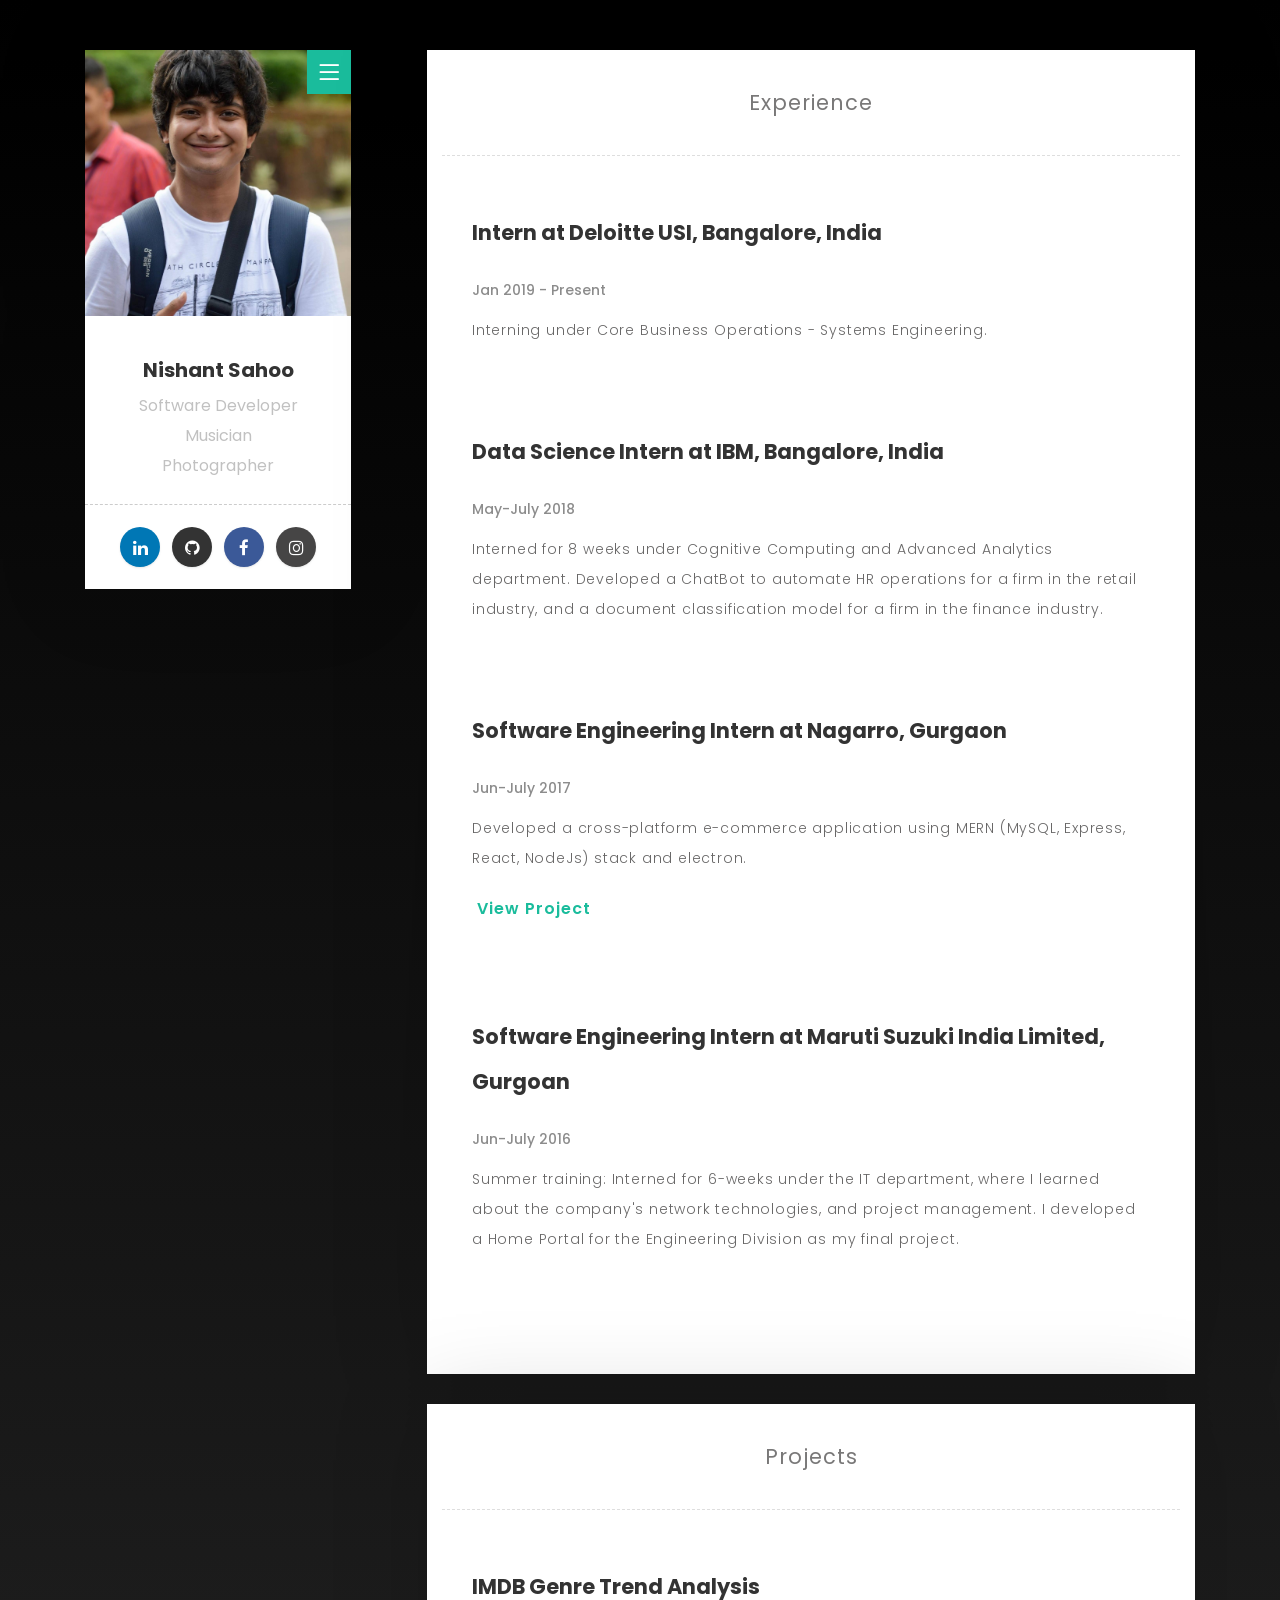
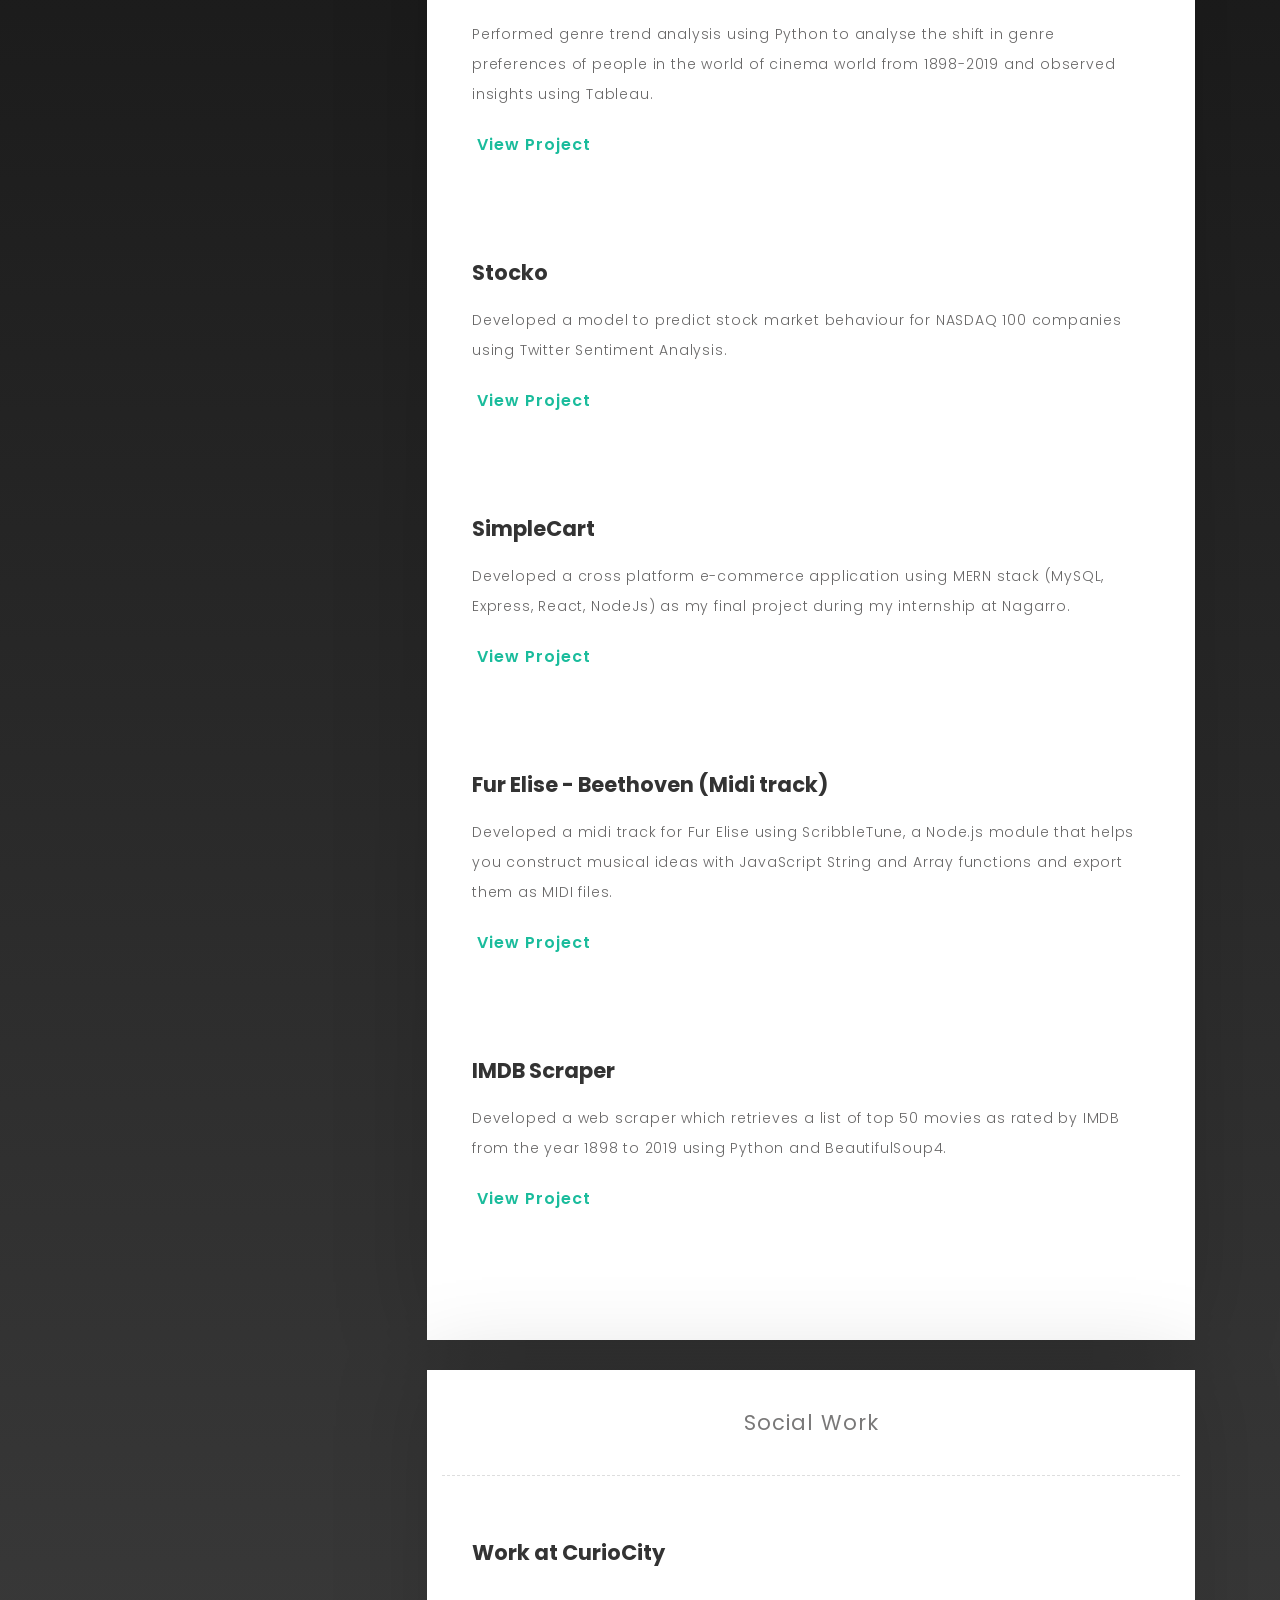
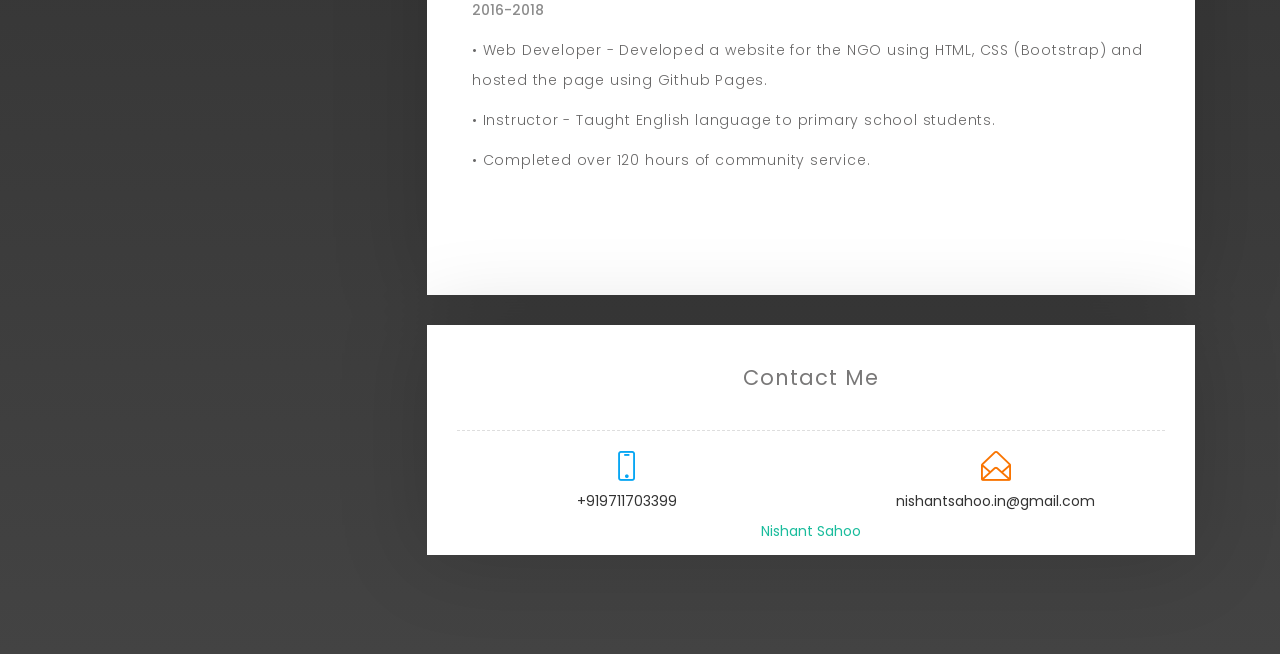
==== index.html @ c8d04a53 "Update" ====
<!DOCTYPE html>
<html lang="en">
  <head>
    <!-- Meta Tag -->
    <title>Nishant Sahoo</title>
    <meta charset="UTF-8">
    <meta name="viewport" content="width=device-width, initial-scale=1.0">
    <meta http-equiv="X-UA-Compatible" content="IE=edge">

    <!-- SEO -->
    <meta name="description" content="My personal website! :3">
    <meta name="author" content="Nishant Sahoo">
    <meta name="url" content="https://www.nishantsahoo.com">
    <meta name="copyright" content="Nishant Sahoo">
    <meta name="robots" content="index,follow">

    <!-- All CSS Plugins -->
    <link rel="stylesheet" type="text/css" href="css/plugin.css">

    <!-- Main CSS Stylesheet -->
    <link rel="stylesheet" type="text/css" href="css/style.css">

    <link rel="icon" type="image/x-icon" href="http://example.com/favicon.ico" />

    <!-- Google Web Fonts  -->
    <link rel="stylesheet" href="https://fonts.googleapis.com/css?family=Poppins:400,300,500,600,700">
  </head>
 <body>

	  <!-- Preloader Start -->
    <div class="preloader">
	     <div class="rounder"></div>
    </div>
    <!-- Preloader End -->

    <div id="main">
        <div class="container">
            <div class="row">
              <!-- About Me (Left Sidebar) Start -->
                 <div class="col-md-3">
                   <div class="about-fixed">
                     <div class="my-pic">
                        <img src="images/pic/my-pic.png" alt="">
                        <a href="javascript:void(0)" class="collapsed" data-target="#menu" data-toggle="collapse"><i class="icon-menu menu"></i></a>
                         <div id="menu" class="collapse">
                           <ul class="menu-link">
                               <li><a href="#experience" style="color: #ffffff; font-size: 1em">Experience</a></li>
                               <li><a href="#projects" style="color: #ffffff; font-size: 1em">Projects</a></li>
                               <li><a href="#contact" style="color: #ffffff; font-size: 1em">Contact</a></li>
                            </ul>
                         </div>
                    </div>

                    <div class="my-detail">
                        <div class="white-spacing">
                            <h1>Nishant Sahoo</h1>
                            <span>Software Developer</br></span>
                            <span>Musician</br></span>
                            <span>Photographer</span>
                        </div>
                        <ul class="social-icon">
                          <li><a href="https://www.linkedin.com/in/nishantsahoo" target="_blank" class="linkedin"><i class="fa fa-linkedin"></i></a></li>
                          <li><a href="https://github.com/nishantsahoo" target="_blank" class="github"><i class="fa fa-github"></i></a></li>
                          <li><a href="https://www.facebook.com/nishantsahoo.in" target="_blank" class="facebook"><i class="fa fa-facebook"></i></a></li>
                          <li><a href="https://www.instagram.com/nishantsahoo" target="_blank" class="instagram"><i class="fa fa-instagram"></i></a></li>
                        </ul>
                    </div>
                  </div>
                </div>
                <!-- About Me (Left Sidebar) End -->

                 <!-- Blog Post (Right Sidebar) Start -->
                 <div class="col-md-9">

                   <!-- Experience Section Starts -->
                   <div class="col-md-12 page-body" id="experience">
                     <div class="col-md-12 footer">
                       <footer>
                         <p style="font-size: 1.5em">Experience</p>
                       </footer>
                     </div>
                     <div class="row">
                            <div class="col-md-12 content-page">

                            	<!-- Blog Post Start -->
                               <div class="col-md-12 blog-post">
                                   <div class="post-title">
                                     <h1>Intern at Deloitte USI, Bangalore, India</h1>
                                   </div>
                                   <div class="post-info">
                                     <span>Jan 2019 - Present</span>
                                   </div>
                                   <p>Interning under Core Business Operations - Systems Engineering.</p>
                               </div>
                               <!-- Blog Post End -->

                            	<!-- Blog Post Start -->
                               <div class="col-md-12 blog-post">
                                   <div class="post-title">
                                     <h1>Data Science Intern at IBM, Bangalore, India</h1>
                                   </div>
                                   <div class="post-info">
                                     <span>May-July 2018</span>
                                   </div>
                                   <p>Interned for 8 weeks under Cognitive Computing and Advanced Analytics department. Developed a ChatBot to automate HR operations for a firm in the retail industry, and a document classification model for a firm in the finance industry.</p>
                               </div>
                               <!-- Blog Post End -->

                               <!-- Blog Post Start -->
                               <div class="col-md-12 blog-post">
                                   <div class="post-title">
                                     <a href=""><h1>Software Engineering Intern at Nagarro, Gurgaon</h1></a>
                                   </div>
                                   <div class="post-info">
                                     <span>Jun-July 2017</span>
                                   </div>
                                   <p>Developed a cross-platform e-commerce application using MERN (MySQL, Express, React, NodeJs) stack and electron.</p>
                                   <a href="https://github.com/nishantsahoo/ShoppingCart-React-NodeJs-Electron" class="button button-style button-anim fa fa-long-arrow-right"><span>View Project</span></a>
                               </div>
                               <!-- Blog Post End -->

                               <!-- Blog Post Start -->
                               <div class="col-md-12 blog-post">
                                   <div class="post-title">
                                     <h1>Software Engineering Intern at Maruti Suzuki India Limited, Gurgoan</h1>
                                   </div>
                                   <div class="post-info">
                                     <span>Jun-July 2016</span>
                                   </div>
                                   <p>Summer training: Interned for 6-weeks under the IT department, where I learned about the company's network technologies, and project management. I developed a Home Portal for the Engineering Division as my final project.</p>
                               </div>
                               <!-- Blog Post End -->

                               
                               
                            </div>
                          </div>
                        </div>
                        <!-- End of Experience -->


                    <!-- Project Section Starts -->
                    <div class="col-md-12 page-body" style="margin-top: 30px" id="projects">
                      <div class="col-md-12 footer">
                        <footer>
                          <p style="font-size: 1.5em">Projects</p>
                        </footer>
                      </div>
                      <div class="row">
                             <div class="col-md-12 content-page">

                             	<!-- Blog Post Start -->
                                <div class="col-md-12 blog-post">
                                    <div class="post-title">
                                      <h1>IMDB Genre Trend Analysis</h1>
                                    </div>
                                    <p>Performed genre trend analysis using Python to analyse the shift in genre preferences of people in the world of cinema world from 1898-2019 and observed insights using Tableau.</p>
                                    <a class="button button-style button-anim fa fa-long-arrow-right" href="https://github.com/nishantsahoo/IMDB-Genre-Analysis"><span>View Project</span></a>
                                </div>
                                <!-- Blog Post End -->

                             	<!-- Blog Post Start -->
                                <div class="col-md-12 blog-post">
                                    <div class="post-title">
                                      <h1>Stocko</h1>
                                    </div>
                                    <p>Developed a model to predict stock market behaviour for NASDAQ 100 companies using Twitter Sentiment Analysis.</p>
                                    <a class="button button-style button-anim fa fa-long-arrow-right" href="https://github.com/nishantsahoo/Twitter-Stock-Analyzer"><span>View Project</span></a>
                                </div>
                                <!-- Blog Post End -->

                                <!-- Blog Post Start -->
                                <div class="col-md-12 blog-post">
                                    <div class="post-title">
                                      <h1>SimpleCart</h1>
                                    </div>
                                    <p>Developed a cross platform e-commerce application using MERN stack (MySQL, Express, React, NodeJs) as my final project during my internship at Nagarro.</p>
                                    <a class="button button-style button-anim fa fa-long-arrow-right" href="https://github.com/nishantsahoo/ShoppingCart-React-NodeJs-Electron"><span>View Project</span></a>
                                </div>
                                <!-- Blog Post End -->

                                <!-- Blog Post Start -->
                                <div class="col-md-12 blog-post">
                                    <div class="post-title">
                                      <h1>Fur Elise - Beethoven (Midi track)</h1>
                                    </div>
                                    <p>Developed a midi track for Fur Elise using ScribbleTune, a Node.js module that helps you construct musical ideas with JavaScript String and Array functions and export them as MIDI files.</p>
                                    <a href="https://github.com/nishantsahoo/ScribbleTune-FurElise-Beethoven" class="button button-style button-anim fa fa-long-arrow-right"><span>View Project</span></a>
                                </div>
                                <!-- Blog Post End -->

                                <!-- Blog Post Start -->
                                <div class="col-md-12 blog-post">
                                    <div class="post-title">
                                      <h1>IMDB Scraper</h1>
                                    </div>
                                    <p>Developed a web scraper which retrieves a list of top 50 movies as rated by IMDB from the year 1898 to 2019 using Python and BeautifulSoup4.</p>
                                    <a class="button button-style button-anim fa fa-long-arrow-right" href="https://github.com/nishantsahoo/IMDB_Top50_Scrape"><span>View Project</span></a>
                                </div>
                                <!-- Blog Post End -->


                             </div>
                           </div>
                         </div>
                         <!-- End of Projects -->

                   	<!-- Project Section Starts -->
                    <div class="col-md-12 page-body" style="margin-top: 30px" id="projects">
                      <div class="col-md-12 footer">
                        <footer>
                          <p style="font-size: 1.5em">Social Work</p>
                        </footer>
                      </div>
                      <div class="row">
                             <div class="col-md-12 content-page">
                                <!-- Blog Post Start -->
                               <div class="col-md-12 blog-post">
                                   <div class="post-title">
                                     <a href="https://www.curiocity.org.in"><h1>Work at CurioCity</h1></a>
                                   </div>
                                   <div class="post-info">
                                     <span>2016-2018</span>
                                   </div>
                                   <p>&#8226; Web Developer - Developed a website for the NGO using HTML, CSS (Bootstrap) and hosted the page using Github Pages.</p>
                                   <p>&#8226; Instructor - Taught English language to primary school students.</p>
                                   <p>&#8226; Completed over 120 hours of community service.</p>
                               </div>
                               <!-- Blog Post End -->

                             </div>
                           </div>
                         </div>
                         <!-- End of Projects -->


                  <!-- Contact -->
                  <div class="col-md-12 page-body margin-top-30" style="text-align: center; margin-top: 1.5em; margin-bottom: 3.5em" id="contact">
                    <!-- <p style="font-size: 1.5em">Contact Me</p> -->
                    <div class="col-md-12">
                    <div class="col-md-12 footer" style="border-bottom: 1px dashed #dedede">
                      <footer>
                        <p style="font-size: 1.5em">Contact Me</p>
                      </footer>
                    </div>
                    </div>
                      <div class="row">
                        <div class="col-md-6 col-sm-6">
                          <div class="contact-us-detail">
                           <i class="icon-screen-smartphone color-6"></i>
                           <p><a href="tel:+919711703399">+919711703399</a></p>
                         </div>
                        </div>
                        <div class="col-md-6 col-sm-6">
                          <div class="contact-us-detail">
                           <i class="icon-envelope-open color-5"></i>
                           <p><a href="mailto:nishantsahoo.in@gmail.com">nishantsahoo.in@gmail.com</a></p>
                         </div>
                        </div>

                        <div style="margin-bottom: 1em" class="LI-profile-badge"  data-version="v1" data-size="large" data-locale="en_US" data-type="horizontal" data-theme="light" data-vanity="nishantsahoo"><a class="LI-simple-link" href='https://in.linkedin.com/in/nishantsahoo?trk=profile-badge'>Nishant Sahoo</a></div>

                     </div>
                    </div>
                  <!-- Contact -->

                </div>
                <!-- Blog Post (Right Sidebar) End -->

            </div>
         </div>
      </div>

    <!-- Back to Top Start -->
    <a href="#" class="scroll-to-top"><i class="fa fa-long-arrow-up"></i></a>
    <!-- Back to Top End -->

    <!-- All Javascript Plugins  -->
    <script type="text/javascript" src="js/jquery.min.js"></script>
    <script type="text/javascript" src="js/plugin.js"></script>
    <script type="text/javascript" src="https://platform.linkedin.com/badges/js/profile.js" async defer></script>

    <!-- Main Javascript File  -->
    <script type="text/javascript" src="js/scripts.js"></script>

   </body>
 </html>
---- css/plugin.css ----
/* Table Of Content

  1. Bootstrap
  2. Magnific Popup
  3. End Box
  4. Owl Carousel
  5. Font Awesome
  6. Simple Line Icons

*/

/*!
 * Bootstrap v3.3.7 (http://getbootstrap.com)
 * Copyright 2011-2016 Twitter, Inc.
 * Licensed under MIT (https://github.com/twbs/bootstrap/blob/master/LICENSE)
 *//*! normalize.css v3.0.3 | MIT License | github.com/necolas/normalize.css */html{font-family:sans-serif;-webkit-text-size-adjust:100%;-ms-text-size-adjust:100%}body{margin:0}article,aside,details,figcaption,figure,footer,header,hgroup,main,menu,nav,section,summary{display:block}audio,canvas,progress,video{display:inline-block;vertical-align:baseline}audsio:not([controls]){display:none;height:0}[hidden],template{display:none}a{background-color:transparent}a:active,a:hover{outline:0}abbr[title]{border-bottom:1px dotted}b,strong{font-weight:700}dfn{font-style:italic}h1{margin:.67em 0;font-size:2em}mark{color:#000;background:#ff0}small{font-size:80%}sub,sup{position:relative;font-size:75%;line-height:0;vertical-align:baseline}sup{top:-.5em}sub{bottom:-.25em}img{border:0}svg:not(:root){overflow:hidden}figure{margin:1em 40px}hr{height:0;-webkit-box-sizing:content-box;-moz-box-sizing:content-box;box-sizing:content-box}pre{overflow:auto}code,kbd,pre,samp{font-family:monospace,monospace;font-size:1em}button,input,optgroup,select,textarea{margin:0;font:inherit;color:inherit}button{overflow:visible}button,select{text-transform:none}button,html input[type=button],input[type=reset],input[type=submit]{-webkit-appearance:button;cursor:pointer}button[disabled],html input[disabled]{cursor:default}button::-moz-focus-inner,input::-moz-focus-inner{padding:0;border:0}input{line-height:normal}input[type=checkbox],input[type=radio]{-webkit-box-sizing:border-box;-moz-box-sizing:border-box;box-sizing:border-box;padding:0}input[type=number]::-webkit-inner-spin-button,input[type=number]::-webkit-outer-spin-button{height:auto}input[type=search]{-webkit-box-sizing:content-box;-moz-box-sizing:content-box;box-sizing:content-box;-webkit-appearance:textfield}input[type=search]::-webkit-search-cancel-button,input[type=search]::-webkit-search-decoration{-webkit-appearance:none}fieldset{padding:.35em .625em .75em;margin:0 2px;border:1px solid silver}legend{padding:0;border:0}textarea{overflow:auto}optgroup{font-weight:700}table{border-spacing:0;border-collapse:collapse}td,th{padding:0}/*! Source: https://github.com/h5bp/html5-boilerplate/blob/master/src/css/main.css */@media print{*,:after,:before{color:#000!important;text-shadow:none!important;background:0 0!important;-webkit-box-shadow:none!important;box-shadow:none!important}a,a:visited{text-decoration:underline}a[href]:after{content:" (" attr(href) ")"}abbr[title]:after{content:" (" attr(title) ")"}a[href^="javascript:"]:after,a[href^="#"]:after{content:""}blockquote,pre{border:1px solid #999;page-break-inside:avoid}thead{display:table-header-group}img,tr{page-break-inside:avoid}img{max-width:100%!important}h2,h3,p{orphans:3;widows:3}h2,h3{page-break-after:avoid}.navbar{display:none}.btn>.caret,.dropup>.btn>.caret{border-top-color:#000!important}.label{border:1px solid #000}.table{border-collapse:collapse!important}.table td,.table th{background-color:#fff!important}.table-bordered td,.table-bordered th{border:1px solid #ddd!important}}@font-face{font-family:'Glyphicons Halflings';src:url(../fonts/glyphicons-halflings-regular.eot);src:url(../fonts/glyphicons-halflings-regular.eot?#iefix) format('embedded-opentype'),url(../fonts/glyphicons-halflings-regular.woff2) format('woff2'),url(../fonts/glyphicons-halflings-regular.woff) format('woff'),url(../fonts/glyphicons-halflings-regular.ttf) format('truetype'),url(../fonts/glyphicons-halflings-regular.svg#glyphicons_halflingsregular) format('svg')}.glyphicon{position:relative;top:1px;display:inline-block;font-family:'Glyphicons Halflings';font-style:normal;font-weight:400;line-height:1;-webkit-font-smoothing:antialiased;-moz-osx-font-smoothing:grayscale}.glyphicon-asterisk:before{content:"\002a"}.glyphicon-plus:before{content:"\002b"}.glyphicon-eur:before,.glyphicon-euro:before{content:"\20ac"}.glyphicon-minus:before{content:"\2212"}.glyphicon-cloud:before{content:"\2601"}.glyphicon-envelope:before{content:"\2709"}.glyphicon-pencil:before{content:"\270f"}.glyphicon-glass:before{content:"\e001"}.glyphicon-music:before{content:"\e002"}.glyphicon-search:before{content:"\e003"}.glyphicon-heart:before{content:"\e005"}.glyphicon-star:before{content:"\e006"}.glyphicon-star-empty:before{content:"\e007"}.glyphicon-user:before{content:"\e008"}.glyphicon-film:before{content:"\e009"}.glyphicon-th-large:before{content:"\e010"}.glyphicon-th:before{content:"\e011"}.glyphicon-th-list:before{content:"\e012"}.glyphicon-ok:before{content:"\e013"}.glyphicon-remove:before{content:"\e014"}.glyphicon-zoom-in:before{content:"\e015"}.glyphicon-zoom-out:before{content:"\e016"}.glyphicon-off:before{content:"\e017"}.glyphicon-signal:before{content:"\e018"}.glyphicon-cog:before{content:"\e019"}.glyphicon-trash:before{content:"\e020"}.glyphicon-home:before{content:"\e021"}.glyphicon-file:before{content:"\e022"}.glyphicon-time:before{content:"\e023"}.glyphicon-road:before{content:"\e024"}.glyphicon-download-alt:before{content:"\e025"}.glyphicon-download:before{content:"\e026"}.glyphicon-upload:before{content:"\e027"}.glyphicon-inbox:before{content:"\e028"}.glyphicon-play-circle:before{content:"\e029"}.glyphicon-repeat:before{content:"\e030"}.glyphicon-refresh:before{content:"\e031"}.glyphicon-list-alt:before{content:"\e032"}.glyphicon-lock:before{content:"\e033"}.glyphicon-flag:before{content:"\e034"}.glyphicon-headphones:before{content:"\e035"}.glyphicon-volume-off:before{content:"\e036"}.glyphicon-volume-down:before{content:"\e037"}.glyphicon-volume-up:before{content:"\e038"}.glyphicon-qrcode:before{content:"\e039"}.glyphicon-barcode:before{content:"\e040"}.glyphicon-tag:before{content:"\e041"}.glyphicon-tags:before{content:"\e042"}.glyphicon-book:before{content:"\e043"}.glyphicon-bookmark:before{content:"\e044"}.glyphicon-print:before{content:"\e045"}.glyphicon-camera:before{content:"\e046"}.glyphicon-font:before{content:"\e047"}.glyphicon-bold:before{content:"\e048"}.glyphicon-italic:before{content:"\e049"}.glyphicon-text-height:before{content:"\e050"}.glyphicon-text-width:before{content:"\e051"}.glyphicon-align-left:before{content:"\e052"}.glyphicon-align-center:before{content:"\e053"}.glyphicon-align-right:before{content:"\e054"}.glyphicon-align-justify:before{content:"\e055"}.glyphicon-list:before{content:"\e056"}.glyphicon-indent-left:before{content:"\e057"}.glyphicon-indent-right:before{content:"\e058"}.glyphicon-facetime-video:before{content:"\e059"}.glyphicon-picture:before{content:"\e060"}.glyphicon-map-marker:before{content:"\e062"}.glyphicon-adjust:before{content:"\e063"}.glyphicon-tint:before{content:"\e064"}.glyphicon-edit:before{content:"\e065"}.glyphicon-share:before{content:"\e066"}.glyphicon-check:before{content:"\e067"}.glyphicon-move:before{content:"\e068"}.glyphicon-step-backward:before{content:"\e069"}.glyphicon-fast-backward:before{content:"\e070"}.glyphicon-backward:before{content:"\e071"}.glyphicon-play:before{content:"\e072"}.glyphicon-pause:before{content:"\e073"}.glyphicon-stop:before{content:"\e074"}.glyphicon-forward:before{content:"\e075"}.glyphicon-fast-forward:before{content:"\e076"}.glyphicon-step-forward:before{content:"\e077"}.glyphicon-eject:before{content:"\e078"}.glyphicon-chevron-left:before{content:"\e079"}.glyphicon-chevron-right:before{content:"\e080"}.glyphicon-plus-sign:before{content:"\e081"}.glyphicon-minus-sign:before{content:"\e082"}.glyphicon-remove-sign:before{content:"\e083"}.glyphicon-ok-sign:before{content:"\e084"}.glyphicon-question-sign:before{content:"\e085"}.glyphicon-info-sign:before{content:"\e086"}.glyphicon-screenshot:before{content:"\e087"}.glyphicon-remove-circle:before{content:"\e088"}.glyphicon-ok-circle:before{content:"\e089"}.glyphicon-ban-circle:before{content:"\e090"}.glyphicon-arrow-left:before{content:"\e091"}.glyphicon-arrow-right:before{content:"\e092"}.glyphicon-arrow-up:before{content:"\e093"}.glyphicon-arrow-down:before{content:"\e094"}.glyphicon-share-alt:before{content:"\e095"}.glyphicon-resize-full:before{content:"\e096"}.glyphicon-resize-small:before{content:"\e097"}.glyphicon-exclamation-sign:before{content:"\e101"}.glyphicon-gift:before{content:"\e102"}.glyphicon-leaf:before{content:"\e103"}.glyphicon-fire:before{content:"\e104"}.glyphicon-eye-open:before{content:"\e105"}.glyphicon-eye-close:before{content:"\e106"}.glyphicon-warning-sign:before{content:"\e107"}.glyphicon-plane:before{content:"\e108"}.glyphicon-calendar:before{content:"\e109"}.glyphicon-random:before{content:"\e110"}.glyphicon-comment:before{content:"\e111"}.glyphicon-magnet:before{content:"\e112"}.glyphicon-chevron-up:before{content:"\e113"}.glyphicon-chevron-down:before{content:"\e114"}.glyphicon-retweet:before{content:"\e115"}.glyphicon-shopping-cart:before{content:"\e116"}.glyphicon-folder-close:before{content:"\e117"}.glyphicon-folder-open:before{content:"\e118"}.glyphicon-resize-vertical:before{content:"\e119"}.glyphicon-resize-horizontal:before{content:"\e120"}.glyphicon-hdd:before{content:"\e121"}.glyphicon-bullhorn:before{content:"\e122"}.glyphicon-bell:before{content:"\e123"}.glyphicon-certificate:before{content:"\e124"}.glyphicon-thumbs-up:before{content:"\e125"}.glyphicon-thumbs-down:before{content:"\e126"}.glyphicon-hand-right:before{content:"\e127"}.glyphicon-hand-left:before{content:"\e128"}.glyphicon-hand-up:before{content:"\e129"}.glyphicon-hand-down:before{content:"\e130"}.glyphicon-circle-arrow-right:before{content:"\e131"}.glyphicon-circle-arrow-left:before{content:"\e132"}.glyphicon-circle-arrow-up:before{content:"\e133"}.glyphicon-circle-arrow-down:before{content:"\e134"}.glyphicon-globe:before{content:"\e135"}.glyphicon-wrench:before{content:"\e136"}.glyphicon-tasks:before{content:"\e137"}.glyphicon-filter:before{content:"\e138"}.glyphicon-briefcase:before{content:"\e139"}.glyphicon-fullscreen:before{content:"\e140"}.glyphicon-dashboard:before{content:"\e141"}.glyphicon-paperclip:before{content:"\e142"}.glyphicon-heart-empty:before{content:"\e143"}.glyphicon-link:before{content:"\e144"}.glyphicon-phone:before{content:"\e145"}.glyphicon-pushpin:before{content:"\e146"}.glyphicon-usd:before{content:"\e148"}.glyphicon-gbp:before{content:"\e149"}.glyphicon-sort:before{content:"\e150"}.glyphicon-sort-by-alphabet:before{content:"\e151"}.glyphicon-sort-by-alphabet-alt:before{content:"\e152"}.glyphicon-sort-by-order:before{content:"\e153"}.glyphicon-sort-by-order-alt:before{content:"\e154"}.glyphicon-sort-by-attributes:before{content:"\e155"}.glyphicon-sort-by-attributes-alt:before{content:"\e156"}.glyphicon-unchecked:before{content:"\e157"}.glyphicon-expand:before{content:"\e158"}.glyphicon-collapse-down:before{content:"\e159"}.glyphicon-collapse-up:before{content:"\e160"}.glyphicon-log-in:before{content:"\e161"}.glyphicon-flash:before{content:"\e162"}.glyphicon-log-out:before{content:"\e163"}.glyphicon-new-window:before{content:"\e164"}.glyphicon-record:before{content:"\e165"}.glyphicon-save:before{content:"\e166"}.glyphicon-open:before{content:"\e167"}.glyphicon-saved:before{content:"\e168"}.glyphicon-import:before{content:"\e169"}.glyphicon-export:before{content:"\e170"}.glyphicon-send:before{content:"\e171"}.glyphicon-floppy-disk:before{content:"\e172"}.glyphicon-floppy-saved:before{content:"\e173"}.glyphicon-floppy-remove:before{content:"\e174"}.glyphicon-floppy-save:before{content:"\e175"}.glyphicon-floppy-open:before{content:"\e176"}.glyphicon-credit-card:before{content:"\e177"}.glyphicon-transfer:before{content:"\e178"}.glyphicon-cutlery:before{content:"\e179"}.glyphicon-header:before{content:"\e180"}.glyphicon-compressed:before{content:"\e181"}.glyphicon-earphone:before{content:"\e182"}.glyphicon-phone-alt:before{content:"\e183"}.glyphicon-tower:before{content:"\e184"}.glyphicon-stats:before{content:"\e185"}.glyphicon-sd-video:before{content:"\e186"}.glyphicon-hd-video:before{content:"\e187"}.glyphicon-subtitles:before{content:"\e188"}.glyphicon-sound-stereo:before{content:"\e189"}.glyphicon-sound-dolby:before{content:"\e190"}.glyphicon-sound-5-1:before{content:"\e191"}.glyphicon-sound-6-1:before{content:"\e192"}.glyphicon-sound-7-1:before{content:"\e193"}.glyphicon-copyright-mark:before{content:"\e194"}.glyphicon-registration-mark:before{content:"\e195"}.glyphicon-cloud-download:before{content:"\e197"}.glyphicon-cloud-upload:before{content:"\e198"}.glyphicon-tree-conifer:before{content:"\e199"}.glyphicon-tree-deciduous:before{content:"\e200"}.glyphicon-cd:before{content:"\e201"}.glyphicon-save-file:before{content:"\e202"}.glyphicon-open-file:before{content:"\e203"}.glyphicon-level-up:before{content:"\e204"}.glyphicon-copy:before{content:"\e205"}.glyphicon-paste:before{content:"\e206"}.glyphicon-alert:before{content:"\e209"}.glyphicon-equalizer:before{content:"\e210"}.glyphicon-king:before{content:"\e211"}.glyphicon-queen:before{content:"\e212"}.glyphicon-pawn:before{content:"\e213"}.glyphicon-bishop:before{content:"\e214"}.glyphicon-knight:before{content:"\e215"}.glyphicon-baby-formula:before{content:"\e216"}.glyphicon-tent:before{content:"\26fa"}.glyphicon-blackboard:before{content:"\e218"}.glyphicon-bed:before{content:"\e219"}.glyphicon-apple:before{content:"\f8ff"}.glyphicon-erase:before{content:"\e221"}.glyphicon-hourglass:before{content:"\231b"}.glyphicon-lamp:before{content:"\e223"}.glyphicon-duplicate:before{content:"\e224"}.glyphicon-piggy-bank:before{content:"\e225"}.glyphicon-scissors:before{content:"\e226"}.glyphicon-bitcoin:before{content:"\e227"}.glyphicon-btc:before{content:"\e227"}.glyphicon-xbt:before{content:"\e227"}.glyphicon-yen:before{content:"\00a5"}.glyphicon-jpy:before{content:"\00a5"}.glyphicon-ruble:before{content:"\20bd"}.glyphicon-rub:before{content:"\20bd"}.glyphicon-scale:before{content:"\e230"}.glyphicon-ice-lolly:before{content:"\e231"}.glyphicon-ice-lolly-tasted:before{content:"\e232"}.glyphicon-education:before{content:"\e233"}.glyphicon-option-horizontal:before{content:"\e234"}.glyphicon-option-vertical:before{content:"\e235"}.glyphicon-menu-hamburger:before{content:"\e236"}.glyphicon-modal-window:before{content:"\e237"}.glyphicon-oil:before{content:"\e238"}.glyphicon-grain:before{content:"\e239"}.glyphicon-sunglasses:before{content:"\e240"}.glyphicon-text-size:before{content:"\e241"}.glyphicon-text-color:before{content:"\e242"}.glyphicon-text-background:before{content:"\e243"}.glyphicon-object-align-top:before{content:"\e244"}.glyphicon-object-align-bottom:before{content:"\e245"}.glyphicon-object-align-horizontal:before{content:"\e246"}.glyphicon-object-align-left:before{content:"\e247"}.glyphicon-object-align-vertical:before{content:"\e248"}.glyphicon-object-align-right:before{content:"\e249"}.glyphicon-triangle-right:before{content:"\e250"}.glyphicon-triangle-left:before{content:"\e251"}.glyphicon-triangle-bottom:before{content:"\e252"}.glyphicon-triangle-top:before{content:"\e253"}.glyphicon-console:before{content:"\e254"}.glyphicon-superscript:before{content:"\e255"}.glyphicon-subscript:before{content:"\e256"}.glyphicon-menu-left:before{content:"\e257"}.glyphicon-menu-right:before{content:"\e258"}.glyphicon-menu-down:before{content:"\e259"}.glyphicon-menu-up:before{content:"\e260"}*{-webkit-box-sizing:border-box;-moz-box-sizing:border-box;box-sizing:border-box}:after,:before{-webkit-box-sizing:border-box;-moz-box-sizing:border-box;box-sizing:border-box}html{font-size:10px;-webkit-tap-highlight-color:rgba(0,0,0,0)}body{font-family:"Helvetica Neue",Helvetica,Arial,sans-serif;font-size:14px;line-height:1.42857143;color:#333;background-color:#fff}button,input,select,textarea{font-family:inherit;font-size:inherit;line-height:inherit}a{color:#337ab7;text-decoration:none}a:focus,a:hover{color:#23527c;text-decoration:underline}a:focus{outline:5px auto -webkit-focus-ring-color;outline-offset:-2px}figure{margin:0}img{vertical-align:middle}.carousel-inner>.item>a>img,.carousel-inner>.item>img,.img-responsive,.thumbnail a>img,.thumbnail>img{display:block;max-width:100%;height:auto}.img-rounded{border-radius:6px}.img-thumbnail{display:inline-block;max-width:100%;height:auto;padding:4px;line-height:1.42857143;background-color:#fff;border:1px solid #ddd;border-radius:4px;-webkit-transition:all .2s ease-in-out;-o-transition:all .2s ease-in-out;transition:all .2s ease-in-out}.img-circle{border-radius:50%}hr{margin-top:20px;margin-bottom:20px;border:0;border-top:1px solid #eee}.sr-only{position:absolute;width:1px;height:1px;padding:0;margin:-1px;overflow:hidden;clip:rect(0,0,0,0);border:0}.sr-only-focusable:active,.sr-only-focusable:focus{position:static;width:auto;height:auto;margin:0;overflow:visible;clip:auto}[role=button]{cursor:pointer}.h1,.h2,.h3,.h4,.h5,.h6,h1,h2,h3,h4,h5,h6{font-family:inherit;font-weight:500;line-height:1.1;color:inherit}.h1 .small,.h1 small,.h2 .small,.h2 small,.h3 .small,.h3 small,.h4 .small,.h4 small,.h5 .small,.h5 small,.h6 .small,.h6 small,h1 .small,h1 small,h2 .small,h2 small,h3 .small,h3 small,h4 .small,h4 small,h5 .small,h5 small,h6 .small,h6 small{font-weight:400;line-height:1;color:#777}.h1,.h2,.h3,h1,h2,h3{margin-top:20px;margin-bottom:10px}.h1 .small,.h1 small,.h2 .small,.h2 small,.h3 .small,.h3 small,h1 .small,h1 small,h2 .small,h2 small,h3 .small,h3 small{font-size:65%}.h4,.h5,.h6,h4,h5,h6{margin-top:10px;margin-bottom:10px}.h4 .small,.h4 small,.h5 .small,.h5 small,.h6 .small,.h6 small,h4 .small,h4 small,h5 .small,h5 small,h6 .small,h6 small{font-size:75%}.h1,h1{font-size:36px}.h2,h2{font-size:30px}.h3,h3{font-size:24px}.h4,h4{font-size:18px}.h5,h5{font-size:14px}.h6,h6{font-size:12px}p{margin:0 0 10px}.lead{margin-bottom:20px;font-size:16px;font-weight:300;line-height:1.4}@media (min-width:768px){.lead{font-size:21px}}.small,small{font-size:85%}.mark,mark{padding:.2em;background-color:#fcf8e3}.text-left{text-align:left}.text-right{text-align:right}.text-center{text-align:center}.text-justify{text-align:justify}.text-nowrap{white-space:nowrap}.text-lowercase{text-transform:lowercase}.text-uppercase{text-transform:uppercase}.text-capitalize{text-transform:capitalize}.text-muted{color:#777}.text-primary{color:#337ab7}a.text-primary:focus,a.text-primary:hover{color:#286090}.text-success{color:#3c763d}a.text-success:focus,a.text-success:hover{color:#2b542c}.text-info{color:#31708f}a.text-info:focus,a.text-info:hover{color:#245269}.text-warning{color:#8a6d3b}a.text-warning:focus,a.text-warning:hover{color:#66512c}.text-danger{color:#a94442}a.text-danger:focus,a.text-danger:hover{color:#843534}.bg-primary{color:#fff;background-color:#337ab7}a.bg-primary:focus,a.bg-primary:hover{background-color:#286090}.bg-success{background-color:#dff0d8}a.bg-success:focus,a.bg-success:hover{background-color:#c1e2b3}.bg-info{background-color:#d9edf7}a.bg-info:focus,a.bg-info:hover{background-color:#afd9ee}.bg-warning{background-color:#fcf8e3}a.bg-warning:focus,a.bg-warning:hover{background-color:#f7ecb5}.bg-danger{background-color:#f2dede}a.bg-danger:focus,a.bg-danger:hover{background-color:#e4b9b9}.page-header{padding-bottom:9px;margin:40px 0 20px;border-bottom:1px solid #eee}ol,ul{margin-top:0;margin-bottom:10px}ol ol,ol ul,ul ol,ul ul{margin-bottom:0}.list-unstyled{padding-left:0;list-style:none}.list-inline{padding-left:0;margin-left:-5px;list-style:none}.list-inline>li{display:inline-block;padding-right:5px;padding-left:5px}dl{margin-top:0;margin-bottom:20px}dd,dt{line-height:1.42857143}dt{font-weight:700}dd{margin-left:0}@media (min-width:768px){.dl-horizontal dt{float:left;width:160px;overflow:hidden;clear:left;text-align:right;text-overflow:ellipsis;white-space:nowrap}.dl-horizontal dd{margin-left:180px}}abbr[data-original-title],abbr[title]{cursor:help;border-bottom:1px dotted #777}.initialism{font-size:90%;text-transform:uppercase}blockquote{padding:10px 20px;margin:0 0 20px;font-size:17.5px;border-left:5px solid #eee}blockquote ol:last-child,blockquote p:last-child,blockquote ul:last-child{margin-bottom:0}blockquote .small,blockquote footer,blockquote small{display:block;font-size:80%;line-height:1.42857143;color:#777}blockquote .small:before,blockquote footer:before,blockquote small:before{content:'\2014 \00A0'}.blockquote-reverse,blockquote.pull-right{padding-right:15px;padding-left:0;text-align:right;border-right:5px solid #eee;border-left:0}.blockquote-reverse .small:before,.blockquote-reverse footer:before,.blockquote-reverse small:before,blockquote.pull-right .small:before,blockquote.pull-right footer:before,blockquote.pull-right small:before{content:''}.blockquote-reverse .small:after,.blockquote-reverse footer:after,.blockquote-reverse small:after,blockquote.pull-right .small:after,blockquote.pull-right footer:after,blockquote.pull-right small:after{content:'\00A0 \2014'}address{margin-bottom:20px;font-style:normal;line-height:1.42857143}code,kbd,pre,samp{font-family:Menlo,Monaco,Consolas,"Courier New",monospace}code{padding:2px 4px;font-size:90%;color:#c7254e;background-color:#f9f2f4;border-radius:4px}kbd{padding:2px 4px;font-size:90%;color:#fff;background-color:#333;border-radius:3px;-webkit-box-shadow:inset 0 -1px 0 rgba(0,0,0,.25);box-shadow:inset 0 -1px 0 rgba(0,0,0,.25)}kbd kbd{padding:0;font-size:100%;font-weight:700;-webkit-box-shadow:none;box-shadow:none}pre{display:block;padding:9.5px;margin:0 0 10px;font-size:13px;line-height:1.42857143;color:#333;word-break:break-all;word-wrap:break-word;background-color:#f5f5f5;border:1px solid #ccc;border-radius:4px}pre code{padding:0;font-size:inherit;color:inherit;white-space:pre-wrap;background-color:transparent;border-radius:0}.pre-scrollable{max-height:340px;overflow-y:scroll}.container{padding-right:15px;padding-left:15px;margin-right:auto;margin-left:auto}@media (min-width:768px){.container{width:750px}}@media (min-width:992px){.container{width:970px}}@media (min-width:1200px){.container{width:1170px}}.container-fluid{padding-right:15px;padding-left:15px;margin-right:auto;margin-left:auto}.row{margin-right:0px;margin-left:0px}.col-lg-1,.col-lg-10,.col-lg-11,.col-lg-12,.col-lg-2,.col-lg-3,.col-lg-4,.col-lg-5,.col-lg-6,.col-lg-7,.col-lg-8,.col-lg-9,.col-md-1,.col-md-10,.col-md-11,.col-md-12,.col-md-2,.col-md-3,.col-md-4,.col-md-5,.col-md-6,.col-md-7,.col-md-8,.col-md-9,.col-sm-1,.col-sm-10,.col-sm-11,.col-sm-12,.col-sm-2,.col-sm-3,.col-sm-4,.col-sm-5,.col-sm-6,.col-sm-7,.col-sm-8,.col-sm-9,.col-xs-1,.col-xs-10,.col-xs-11,.col-xs-12,.col-xs-2,.col-xs-3,.col-xs-4,.col-xs-5,.col-xs-6,.col-xs-7,.col-xs-8,.col-xs-9{position:relative;min-height:1px;padding-right:15px;padding-left:15px}.col-xs-1,.col-xs-10,.col-xs-11,.col-xs-12,.col-xs-2,.col-xs-3,.col-xs-4,.col-xs-5,.col-xs-6,.col-xs-7,.col-xs-8,.col-xs-9{float:left}.col-xs-12{width:100%}.col-xs-11{width:91.66666667%}.col-xs-10{width:83.33333333%}.col-xs-9{width:75%}.col-xs-8{width:66.66666667%}.col-xs-7{width:58.33333333%}.col-xs-6{width:50%}.col-xs-5{width:41.66666667%}.col-xs-4{width:33.33333333%}.col-xs-3{width:25%}.col-xs-2{width:16.66666667%}.col-xs-1{width:8.33333333%}.col-xs-pull-12{right:100%}.col-xs-pull-11{right:91.66666667%}.col-xs-pull-10{right:83.33333333%}.col-xs-pull-9{right:75%}.col-xs-pull-8{right:66.66666667%}.col-xs-pull-7{right:58.33333333%}.col-xs-pull-6{right:50%}.col-xs-pull-5{right:41.66666667%}.col-xs-pull-4{right:33.33333333%}.col-xs-pull-3{right:25%}.col-xs-pull-2{right:16.66666667%}.col-xs-pull-1{right:8.33333333%}.col-xs-pull-0{right:auto}.col-xs-push-12{left:100%}.col-xs-push-11{left:91.66666667%}.col-xs-push-10{left:83.33333333%}.col-xs-push-9{left:75%}.col-xs-push-8{left:66.66666667%}.col-xs-push-7{left:58.33333333%}.col-xs-push-6{left:50%}.col-xs-push-5{left:41.66666667%}.col-xs-push-4{left:33.33333333%}.col-xs-push-3{left:25%}.col-xs-push-2{left:16.66666667%}.col-xs-push-1{left:8.33333333%}.col-xs-push-0{left:auto}.col-xs-offset-12{margin-left:100%}.col-xs-offset-11{margin-left:91.66666667%}.col-xs-offset-10{margin-left:83.33333333%}.col-xs-offset-9{margin-left:75%}.col-xs-offset-8{margin-left:66.66666667%}.col-xs-offset-7{margin-left:58.33333333%}.col-xs-offset-6{margin-left:50%}.col-xs-offset-5{margin-left:41.66666667%}.col-xs-offset-4{margin-left:33.33333333%}.col-xs-offset-3{margin-left:25%}.col-xs-offset-2{margin-left:16.66666667%}.col-xs-offset-1{margin-left:8.33333333%}.col-xs-offset-0{margin-left:0}@media (min-width:768px){.col-sm-1,.col-sm-10,.col-sm-11,.col-sm-12,.col-sm-2,.col-sm-3,.col-sm-4,.col-sm-5,.col-sm-6,.col-sm-7,.col-sm-8,.col-sm-9{float:left}.col-sm-12{width:100%}.col-sm-11{width:91.66666667%}.col-sm-10{width:83.33333333%}.col-sm-9{width:75%}.col-sm-8{width:66.66666667%}.col-sm-7{width:58.33333333%}.col-sm-6{width:50%}.col-sm-5{width:41.66666667%}.col-sm-4{width:33.33333333%}.col-sm-3{width:25%}.col-sm-2{width:16.66666667%}.col-sm-1{width:8.33333333%}.col-sm-pull-12{right:100%}.col-sm-pull-11{right:91.66666667%}.col-sm-pull-10{right:83.33333333%}.col-sm-pull-9{right:75%}.col-sm-pull-8{right:66.66666667%}.col-sm-pull-7{right:58.33333333%}.col-sm-pull-6{right:50%}.col-sm-pull-5{right:41.66666667%}.col-sm-pull-4{right:33.33333333%}.col-sm-pull-3{right:25%}.col-sm-pull-2{right:16.66666667%}.col-sm-pull-1{right:8.33333333%}.col-sm-pull-0{right:auto}.col-sm-push-12{left:100%}.col-sm-push-11{left:91.66666667%}.col-sm-push-10{left:83.33333333%}.col-sm-push-9{left:75%}.col-sm-push-8{left:66.66666667%}.col-sm-push-7{left:58.33333333%}.col-sm-push-6{left:50%}.col-sm-push-5{left:41.66666667%}.col-sm-push-4{left:33.33333333%}.col-sm-push-3{left:25%}.col-sm-push-2{left:16.66666667%}.col-sm-push-1{left:8.33333333%}.col-sm-push-0{left:auto}.col-sm-offset-12{margin-left:100%}.col-sm-offset-11{margin-left:91.66666667%}.col-sm-offset-10{margin-left:83.33333333%}.col-sm-offset-9{margin-left:75%}.col-sm-offset-8{margin-left:66.66666667%}.col-sm-offset-7{margin-left:58.33333333%}.col-sm-offset-6{margin-left:50%}.col-sm-offset-5{margin-left:41.66666667%}.col-sm-offset-4{margin-left:33.33333333%}.col-sm-offset-3{margin-left:25%}.col-sm-offset-2{margin-left:16.66666667%}.col-sm-offset-1{margin-left:8.33333333%}.col-sm-offset-0{margin-left:0}}@media (min-width:992px){.col-md-1,.col-md-10,.col-md-11,.col-md-12,.col-md-2,.col-md-3,.col-md-4,.col-md-5,.col-md-6,.col-md-7,.col-md-8,.col-md-9{float:left}.col-md-12{width:100%}.col-md-11{width:91.66666667%}.col-md-10{width:83.33333333%}.col-md-9{width:70%}.col-md-8{width:66.66666667%}.col-md-7{width:58.33333333%}.col-md-6{width:50%}.col-md-5{width:41.66666667%}.col-md-4{width:33.33333333%}.col-md-3{width:30%}.col-md-2{width:16.66666667%}.col-md-1{width:8.33333333%}.col-md-pull-12{right:100%}.col-md-pull-11{right:91.66666667%}.col-md-pull-10{right:83.33333333%}.col-md-pull-9{right:75%}.col-md-pull-8{right:66.66666667%}.col-md-pull-7{right:58.33333333%}.col-md-pull-6{right:50%}.col-md-pull-5{right:41.66666667%}.col-md-pull-4{right:33.33333333%}.col-md-pull-3{right:25%}.col-md-pull-2{right:16.66666667%}.col-md-pull-1{right:8.33333333%}.col-md-pull-0{right:auto}.col-md-push-12{left:100%}.col-md-push-11{left:91.66666667%}.col-md-push-10{left:83.33333333%}.col-md-push-9{left:75%}.col-md-push-8{left:66.66666667%}.col-md-push-7{left:58.33333333%}.col-md-push-6{left:50%}.col-md-push-5{left:41.66666667%}.col-md-push-4{left:33.33333333%}.col-md-push-3{left:25%}.col-md-push-2{left:16.66666667%}.col-md-push-1{left:8.33333333%}.col-md-push-0{left:auto}.col-md-offset-12{margin-left:100%}.col-md-offset-11{margin-left:91.66666667%}.col-md-offset-10{margin-left:83.33333333%}.col-md-offset-9{margin-left:75%}.col-md-offset-8{margin-left:66.66666667%}.col-md-offset-7{margin-left:58.33333333%}.col-md-offset-6{margin-left:50%}.col-md-offset-5{margin-left:41.66666667%}.col-md-offset-4{margin-left:33.33333333%}.col-md-offset-3{margin-left:25%}.col-md-offset-2{margin-left:16.66666667%}.col-md-offset-1{margin-left:8.33333333%}.col-md-offset-0{margin-left:0}}@media (min-width:1200px){.col-lg-1,.col-lg-10,.col-lg-11,.col-lg-12,.col-lg-2,.col-lg-3,.col-lg-4,.col-lg-5,.col-lg-6,.col-lg-7,.col-lg-8,.col-lg-9{float:left}.col-lg-12{width:100%}.col-lg-11{width:91.66666667%}.col-lg-10{width:83.33333333%}.col-lg-9{width:75%}.col-lg-8{width:66.66666667%}.col-lg-7{width:58.33333333%}.col-lg-6{width:50%}.col-lg-5{width:41.66666667%}.col-lg-4{width:33.33333333%}.col-lg-3{width:25%}.col-lg-2{width:16.66666667%}.col-lg-1{width:8.33333333%}.col-lg-pull-12{right:100%}.col-lg-pull-11{right:91.66666667%}.col-lg-pull-10{right:83.33333333%}.col-lg-pull-9{right:75%}.col-lg-pull-8{right:66.66666667%}.col-lg-pull-7{right:58.33333333%}.col-lg-pull-6{right:50%}.col-lg-pull-5{right:41.66666667%}.col-lg-pull-4{right:33.33333333%}.col-lg-pull-3{right:25%}.col-lg-pull-2{right:16.66666667%}.col-lg-pull-1{right:8.33333333%}.col-lg-pull-0{right:auto}.col-lg-push-12{left:100%}.col-lg-push-11{left:91.66666667%}.col-lg-push-10{left:83.33333333%}.col-lg-push-9{left:75%}.col-lg-push-8{left:66.66666667%}.col-lg-push-7{left:58.33333333%}.col-lg-push-6{left:50%}.col-lg-push-5{left:41.66666667%}.col-lg-push-4{left:33.33333333%}.col-lg-push-3{left:25%}.col-lg-push-2{left:16.66666667%}.col-lg-push-1{left:8.33333333%}.col-lg-push-0{left:auto}.col-lg-offset-12{margin-left:100%}.col-lg-offset-11{margin-left:91.66666667%}.col-lg-offset-10{margin-left:83.33333333%}.col-lg-offset-9{margin-left:75%}.col-lg-offset-8{margin-left:66.66666667%}.col-lg-offset-7{margin-left:58.33333333%}.col-lg-offset-6{margin-left:50%}.col-lg-offset-5{margin-left:41.66666667%}.col-lg-offset-4{margin-left:33.33333333%}.col-lg-offset-3{margin-left:25%}.col-lg-offset-2{margin-left:16.66666667%}.col-lg-offset-1{margin-left:8.33333333%}.col-lg-offset-0{margin-left:0}}table{background-color:transparent}caption{padding-top:8px;padding-bottom:8px;color:#777;text-align:left}th{text-align:left}.table{width:100%;max-width:100%;margin-bottom:20px}.table>tbody>tr>td,.table>tbody>tr>th,.table>tfoot>tr>td,.table>tfoot>tr>th,.table>thead>tr>td,.table>thead>tr>th{padding:8px;line-height:1.42857143;vertical-align:top;border-top:1px solid #ddd}.table>thead>tr>th{vertical-align:bottom;border-bottom:2px solid #ddd}.table>caption+thead>tr:first-child>td,.table>caption+thead>tr:first-child>th,.table>colgroup+thead>tr:first-child>td,.table>colgroup+thead>tr:first-child>th,.table>thead:first-child>tr:first-child>td,.table>thead:first-child>tr:first-child>th{border-top:0}.table>tbody+tbody{border-top:2px solid #ddd}.table .table{background-color:#fff}.table-condensed>tbody>tr>td,.table-condensed>tbody>tr>th,.table-condensed>tfoot>tr>td,.table-condensed>tfoot>tr>th,.table-condensed>thead>tr>td,.table-condensed>thead>tr>th{padding:5px}.table-bordered{border:1px solid #ddd}.table-bordered>tbody>tr>td,.table-bordered>tbody>tr>th,.table-bordered>tfoot>tr>td,.table-bordered>tfoot>tr>th,.table-bordered>thead>tr>td,.table-bordered>thead>tr>th{border:1px solid #ddd}.table-bordered>thead>tr>td,.table-bordered>thead>tr>th{border-bottom-width:2px}.table-striped>tbody>tr:nth-of-type(odd){background-color:#f9f9f9}.table-hover>tbody>tr:hover{background-color:#f5f5f5}table col[class*=col-]{position:static;display:table-column;float:none}table td[class*=col-],table th[class*=col-]{position:static;display:table-cell;float:none}.table>tbody>tr.active>td,.table>tbody>tr.active>th,.table>tbody>tr>td.active,.table>tbody>tr>th.active,.table>tfoot>tr.active>td,.table>tfoot>tr.active>th,.table>tfoot>tr>td.active,.table>tfoot>tr>th.active,.table>thead>tr.active>td,.table>thead>tr.active>th,.table>thead>tr>td.active,.table>thead>tr>th.active{background-color:#f5f5f5}.table-hover>tbody>tr.active:hover>td,.table-hover>tbody>tr.active:hover>th,.table-hover>tbody>tr:hover>.active,.table-hover>tbody>tr>td.active:hover,.table-hover>tbody>tr>th.active:hover{background-color:#e8e8e8}.table>tbody>tr.success>td,.table>tbody>tr.success>th,.table>tbody>tr>td.success,.table>tbody>tr>th.success,.table>tfoot>tr.success>td,.table>tfoot>tr.success>th,.table>tfoot>tr>td.success,.table>tfoot>tr>th.success,.table>thead>tr.success>td,.table>thead>tr.success>th,.table>thead>tr>td.success,.table>thead>tr>th.success{background-color:#dff0d8}.table-hover>tbody>tr.success:hover>td,.table-hover>tbody>tr.success:hover>th,.table-hover>tbody>tr:hover>.success,.table-hover>tbody>tr>td.success:hover,.table-hover>tbody>tr>th.success:hover{background-color:#d0e9c6}.table>tbody>tr.info>td,.table>tbody>tr.info>th,.table>tbody>tr>td.info,.table>tbody>tr>th.info,.table>tfoot>tr.info>td,.table>tfoot>tr.info>th,.table>tfoot>tr>td.info,.table>tfoot>tr>th.info,.table>thead>tr.info>td,.table>thead>tr.info>th,.table>thead>tr>td.info,.table>thead>tr>th.info{background-color:#d9edf7}.table-hover>tbody>tr.info:hover>td,.table-hover>tbody>tr.info:hover>th,.table-hover>tbody>tr:hover>.info,.table-hover>tbody>tr>td.info:hover,.table-hover>tbody>tr>th.info:hover{background-color:#c4e3f3}.table>tbody>tr.warning>td,.table>tbody>tr.warning>th,.table>tbody>tr>td.warning,.table>tbody>tr>th.warning,.table>tfoot>tr.warning>td,.table>tfoot>tr.warning>th,.table>tfoot>tr>td.warning,.table>tfoot>tr>th.warning,.table>thead>tr.warning>td,.table>thead>tr.warning>th,.table>thead>tr>td.warning,.table>thead>tr>th.warning{background-color:#fcf8e3}.table-hover>tbody>tr.warning:hover>td,.table-hover>tbody>tr.warning:hover>th,.table-hover>tbody>tr:hover>.warning,.table-hover>tbody>tr>td.warning:hover,.table-hover>tbody>tr>th.warning:hover{background-color:#faf2cc}.table>tbody>tr.danger>td,.table>tbody>tr.danger>th,.table>tbody>tr>td.danger,.table>tbody>tr>th.danger,.table>tfoot>tr.danger>td,.table>tfoot>tr.danger>th,.table>tfoot>tr>td.danger,.table>tfoot>tr>th.danger,.table>thead>tr.danger>td,.table>thead>tr.danger>th,.table>thead>tr>td.danger,.table>thead>tr>th.danger{background-color:#f2dede}.table-hover>tbody>tr.danger:hover>td,.table-hover>tbody>tr.danger:hover>th,.table-hover>tbody>tr:hover>.danger,.table-hover>tbody>tr>td.danger:hover,.table-hover>tbody>tr>th.danger:hover{background-color:#ebcccc}.table-responsive{min-height:.01%;overflow-x:auto}@media screen and (max-width:767px){.table-responsive{width:100%;margin-bottom:15px;overflow-y:hidden;-ms-overflow-style:-ms-autohiding-scrollbar;border:1px solid #ddd}.table-responsive>.table{margin-bottom:0}.table-responsive>.table>tbody>tr>td,.table-responsive>.table>tbody>tr>th,.table-responsive>.table>tfoot>tr>td,.table-responsive>.table>tfoot>tr>th,.table-responsive>.table>thead>tr>td,.table-responsive>.table>thead>tr>th{white-space:nowrap}.table-responsive>.table-bordered{border:0}.table-responsive>.table-bordered>tbody>tr>td:first-child,.table-responsive>.table-bordered>tbody>tr>th:first-child,.table-responsive>.table-bordered>tfoot>tr>td:first-child,.table-responsive>.table-bordered>tfoot>tr>th:first-child,.table-responsive>.table-bordered>thead>tr>td:first-child,.table-responsive>.table-bordered>thead>tr>th:first-child{border-left:0}.table-responsive>.table-bordered>tbody>tr>td:last-child,.table-responsive>.table-bordered>tbody>tr>th:last-child,.table-responsive>.table-bordered>tfoot>tr>td:last-child,.table-responsive>.table-bordered>tfoot>tr>th:last-child,.table-responsive>.table-bordered>thead>tr>td:last-child,.table-responsive>.table-bordered>thead>tr>th:last-child{border-right:0}.table-responsive>.table-bordered>tbody>tr:last-child>td,.table-responsive>.table-bordered>tbody>tr:last-child>th,.table-responsive>.table-bordered>tfoot>tr:last-child>td,.table-responsive>.table-bordered>tfoot>tr:last-child>th{border-bottom:0}}fieldset{min-width:0;padding:0;margin:0;border:0}legend{display:block;width:100%;padding:0;margin-bottom:20px;font-size:21px;line-height:inherit;color:#333;border:0;border-bottom:1px solid #e5e5e5}label{display:inline-block;max-width:100%;margin-bottom:5px;font-weight:700}input[type=search]{-webkit-box-sizing:border-box;-moz-box-sizing:border-box;box-sizing:border-box}input[type=checkbox],input[type=radio]{margin:4px 0 0;margin-top:1px\9;line-height:normal}input[type=file]{display:block}input[type=range]{display:block;width:100%}select[multiple],select[size]{height:auto}input[type=file]:focus,input[type=checkbox]:focus,input[type=radio]:focus{outline:5px auto -webkit-focus-ring-color;outline-offset:-2px}output{display:block;padding-top:7px;font-size:14px;line-height:1.42857143;color:#555}.form-control{display:block;width:100%;height:34px;padding:6px 12px;font-size:14px;line-height:1.42857143;color:#555;background-color:#fff;background-image:none;border:1px solid #ccc;border-radius:4px;-webkit-box-shadow:inset 0 1px 1px rgba(0,0,0,.075);box-shadow:inset 0 1px 1px rgba(0,0,0,.075);-webkit-transition:border-color ease-in-out .15s,-webkit-box-shadow ease-in-out .15s;-o-transition:border-color ease-in-out .15s,box-shadow ease-in-out .15s;transition:border-color ease-in-out .15s,box-shadow ease-in-out .15s}.form-control:focus{border-color:#66afe9;outline:0;-webkit-box-shadow:inset 0 1px 1px rgba(0,0,0,.075),0 0 8px rgba(102,175,233,.6);box-shadow:inset 0 1px 1px rgba(0,0,0,.075),0 0 8px rgba(102,175,233,.6)}.form-control::-moz-placeholder{color:#999;opacity:1}.form-control:-ms-input-placeholder{color:#999}.form-control::-webkit-input-placeholder{color:#999}.form-control::-ms-expand{background-color:transparent;border:0}.form-control[disabled],.form-control[readonly],fieldset[disabled] .form-control{background-color:#eee;opacity:1}.form-control[disabled],fieldset[disabled] .form-control{cursor:not-allowed}textarea.form-control{height:auto}input[type=search]{-webkit-appearance:none}@media screen and (-webkit-min-device-pixel-ratio:0){input[type=date].form-control,input[type=time].form-control,input[type=datetime-local].form-control,input[type=month].form-control{line-height:34px}.input-group-sm input[type=date],.input-group-sm input[type=time],.input-group-sm input[type=datetime-local],.input-group-sm input[type=month],input[type=date].input-sm,input[type=time].input-sm,input[type=datetime-local].input-sm,input[type=month].input-sm{line-height:30px}.input-group-lg input[type=date],.input-group-lg input[type=time],.input-group-lg input[type=datetime-local],.input-group-lg input[type=month],input[type=date].input-lg,input[type=time].input-lg,input[type=datetime-local].input-lg,input[type=month].input-lg{line-height:46px}}.form-group{margin-bottom:15px}.checkbox,.radio{position:relative;display:block;margin-top:10px;margin-bottom:10px}.checkbox label,.radio label{min-height:20px;padding-left:20px;margin-bottom:0;font-weight:400;cursor:pointer}.checkbox input[type=checkbox],.checkbox-inline input[type=checkbox],.radio input[type=radio],.radio-inline input[type=radio]{position:absolute;margin-top:4px\9;margin-left:-20px}.checkbox+.checkbox,.radio+.radio{margin-top:-5px}.checkbox-inline,.radio-inline{position:relative;display:inline-block;padding-left:20px;margin-bottom:0;font-weight:400;vertical-align:middle;cursor:pointer}.checkbox-inline+.checkbox-inline,.radio-inline+.radio-inline{margin-top:0;margin-left:10px}fieldset[disabled] input[type=checkbox],fieldset[disabled] input[type=radio],input[type=checkbox].disabled,input[type=checkbox][disabled],input[type=radio].disabled,input[type=radio][disabled]{cursor:not-allowed}.checkbox-inline.disabled,.radio-inline.disabled,fieldset[disabled] .checkbox-inline,fieldset[disabled] .radio-inline{cursor:not-allowed}.checkbox.disabled label,.radio.disabled label,fieldset[disabled] .checkbox label,fieldset[disabled] .radio label{cursor:not-allowed}.form-control-static{min-height:34px;padding-top:7px;padding-bottom:7px;margin-bottom:0}.form-control-static.input-lg,.form-control-static.input-sm{padding-right:0;padding-left:0}.input-sm{height:30px;padding:5px 10px;font-size:12px;line-height:1.5;border-radius:3px}select.input-sm{height:30px;line-height:30px}select[multiple].input-sm,textarea.input-sm{height:auto}.form-group-sm .form-control{height:30px;padding:5px 10px;font-size:12px;line-height:1.5;border-radius:3px}.form-group-sm select.form-control{height:30px;line-height:30px}.form-group-sm select[multiple].form-control,.form-group-sm textarea.form-control{height:auto}.form-group-sm .form-control-static{height:30px;min-height:32px;padding:6px 10px;font-size:12px;line-height:1.5}.input-lg{height:46px;padding:10px 16px;font-size:18px;line-height:1.3333333;border-radius:6px}select.input-lg{height:46px;line-height:46px}select[multiple].input-lg,textarea.input-lg{height:auto}.form-group-lg .form-control{height:46px;padding:10px 16px;font-size:18px;line-height:1.3333333;border-radius:6px}.form-group-lg select.form-control{height:46px;line-height:46px}.form-group-lg select[multiple].form-control,.form-group-lg textarea.form-control{height:auto}.form-group-lg .form-control-static{height:46px;min-height:38px;padding:11px 16px;font-size:18px;line-height:1.3333333}.has-feedback{position:relative}.has-feedback .form-control{padding-right:42.5px}.form-control-feedback{position:absolute;top:0;right:0;z-index:2;display:block;width:34px;height:34px;line-height:34px;text-align:center;pointer-events:none}.form-group-lg .form-control+.form-control-feedback,.input-group-lg+.form-control-feedback,.input-lg+.form-control-feedback{width:46px;height:46px;line-height:46px}.form-group-sm .form-control+.form-control-feedback,.input-group-sm+.form-control-feedback,.input-sm+.form-control-feedback{width:30px;height:30px;line-height:30px}.has-success .checkbox,.has-success .checkbox-inline,.has-success .control-label,.has-success .help-block,.has-success .radio,.has-success .radio-inline,.has-success.checkbox label,.has-success.checkbox-inline label,.has-success.radio label,.has-success.radio-inline label{color:#3c763d}.has-success .form-control{border-color:#3c763d;-webkit-box-shadow:inset 0 1px 1px rgba(0,0,0,.075);box-shadow:inset 0 1px 1px rgba(0,0,0,.075)}.has-success .form-control:focus{border-color:#2b542c;-webkit-box-shadow:inset 0 1px 1px rgba(0,0,0,.075),0 0 6px #67b168;box-shadow:inset 0 1px 1px rgba(0,0,0,.075),0 0 6px #67b168}.has-success .input-group-addon{color:#3c763d;background-color:#dff0d8;border-color:#3c763d}.has-success .form-control-feedback{color:#3c763d}.has-warning .checkbox,.has-warning .checkbox-inline,.has-warning .control-label,.has-warning .help-block,.has-warning .radio,.has-warning .radio-inline,.has-warning.checkbox label,.has-warning.checkbox-inline label,.has-warning.radio label,.has-warning.radio-inline label{color:#8a6d3b}.has-warning .form-control{border-color:#8a6d3b;-webkit-box-shadow:inset 0 1px 1px rgba(0,0,0,.075);box-shadow:inset 0 1px 1px rgba(0,0,0,.075)}.has-warning .form-control:focus{border-color:#66512c;-webkit-box-shadow:inset 0 1px 1px rgba(0,0,0,.075),0 0 6px #c0a16b;box-shadow:inset 0 1px 1px rgba(0,0,0,.075),0 0 6px #c0a16b}.has-warning .input-group-addon{color:#8a6d3b;background-color:#fcf8e3;border-color:#8a6d3b}.has-warning .form-control-feedback{color:#8a6d3b}.has-error .checkbox,.has-error .checkbox-inline,.has-error .control-label,.has-error .help-block,.has-error .radio,.has-error .radio-inline,.has-error.checkbox label,.has-error.checkbox-inline label,.has-error.radio label,.has-error.radio-inline label{color:#a94442}.has-error .form-control{border-color:#a94442;-webkit-box-shadow:inset 0 1px 1px rgba(0,0,0,.075);box-shadow:inset 0 1px 1px rgba(0,0,0,.075)}.has-error .form-control:focus{border-color:#843534;-webkit-box-shadow:inset 0 1px 1px rgba(0,0,0,.075),0 0 6px #ce8483;box-shadow:inset 0 1px 1px rgba(0,0,0,.075),0 0 6px #ce8483}.has-error .input-group-addon{color:#a94442;background-color:#f2dede;border-color:#a94442}.has-error .form-control-feedback{color:#a94442}.has-feedback label~.form-control-feedback{top:25px}.has-feedback label.sr-only~.form-control-feedback{top:0}.help-block{display:block;margin-top:5px;margin-bottom:10px;color:#737373}@media (min-width:768px){.form-inline .form-group{display:inline-block;margin-bottom:0;vertical-align:middle}.form-inline .form-control{display:inline-block;width:auto;vertical-align:middle}.form-inline .form-control-static{display:inline-block}.form-inline .input-group{display:inline-table;vertical-align:middle}.form-inline .input-group .form-control,.form-inline .input-group .input-group-addon,.form-inline .input-group .input-group-btn{width:auto}.form-inline .input-group>.form-control{width:100%}.form-inline .control-label{margin-bottom:0;vertical-align:middle}.form-inline .checkbox,.form-inline .radio{display:inline-block;margin-top:0;margin-bottom:0;vertical-align:middle}.form-inline .checkbox label,.form-inline .radio label{padding-left:0}.form-inline .checkbox input[type=checkbox],.form-inline .radio input[type=radio]{position:relative;margin-left:0}.form-inline .has-feedback .form-control-feedback{top:0}}.form-horizontal .checkbox,.form-horizontal .checkbox-inline,.form-horizontal .radio,.form-horizontal .radio-inline{padding-top:7px;margin-top:0;margin-bottom:0}.form-horizontal .checkbox,.form-horizontal .radio{min-height:27px}.form-horizontal .form-group{margin-right:-15px;margin-left:-15px}@media (min-width:768px){.form-horizontal .control-label{padding-top:7px;margin-bottom:0;text-align:right}}.form-horizontal .has-feedback .form-control-feedback{right:15px}@media (min-width:768px){.form-horizontal .form-group-lg .control-label{padding-top:11px;font-size:18px}}@media (min-width:768px){.form-horizontal .form-group-sm .control-label{padding-top:6px;font-size:12px}}.btn{display:inline-block;padding:6px 12px;margin-bottom:0;font-size:14px;font-weight:400;line-height:1.42857143;text-align:center;white-space:nowrap;vertical-align:middle;-ms-touch-action:manipulation;touch-action:manipulation;cursor:pointer;-webkit-user-select:none;-moz-user-select:none;-ms-user-select:none;user-select:none;background-image:none;border:1px solid transparent;border-radius:4px}.btn.active.focus,.btn.active:focus,.btn.focus,.btn:active.focus,.btn:active:focus,.btn:focus{outline:5px auto -webkit-focus-ring-color;outline-offset:-2px}.btn.focus,.btn:focus,.btn:hover{color:#333;text-decoration:none}.btn.active,.btn:active{background-image:none;outline:0;-webkit-box-shadow:inset 0 3px 5px rgba(0,0,0,.125);box-shadow:inset 0 3px 5px rgba(0,0,0,.125)}.btn.disabled,.btn[disabled],fieldset[disabled] .btn{cursor:not-allowed;filter:alpha(opacity=65);-webkit-box-shadow:none;box-shadow:none;opacity:.65}a.btn.disabled,fieldset[disabled] a.btn{pointer-events:none}.btn-default{color:#333;background-color:#fff;border-color:#ccc}.btn-default.focus,.btn-default:focus{color:#333;background-color:#e6e6e6;border-color:#8c8c8c}.btn-default:hover{color:#333;background-color:#e6e6e6;border-color:#adadad}.btn-default.active,.btn-default:active,.open>.dropdown-toggle.btn-default{color:#333;background-color:#e6e6e6;border-color:#adadad}.btn-default.active.focus,.btn-default.active:focus,.btn-default.active:hover,.btn-default:active.focus,.btn-default:active:focus,.btn-default:active:hover,.open>.dropdown-toggle.btn-default.focus,.open>.dropdown-toggle.btn-default:focus,.open>.dropdown-toggle.btn-default:hover{color:#333;background-color:#d4d4d4;border-color:#8c8c8c}.btn-default.active,.btn-default:active,.open>.dropdown-toggle.btn-default{background-image:none}.btn-default.disabled.focus,.btn-default.disabled:focus,.btn-default.disabled:hover,.btn-default[disabled].focus,.btn-default[disabled]:focus,.btn-default[disabled]:hover,fieldset[disabled] .btn-default.focus,fieldset[disabled] .btn-default:focus,fieldset[disabled] .btn-default:hover{background-color:#fff;border-color:#ccc}.btn-default .badge{color:#fff;background-color:#333}.btn-primary{color:#fff;background-color:#337ab7;border-color:#2e6da4}.btn-primary.focus,.btn-primary:focus{color:#fff;background-color:#286090;border-color:#122b40}.btn-primary:hover{color:#fff;background-color:#286090;border-color:#204d74}.btn-primary.active,.btn-primary:active,.open>.dropdown-toggle.btn-primary{color:#fff;background-color:#286090;border-color:#204d74}.btn-primary.active.focus,.btn-primary.active:focus,.btn-primary.active:hover,.btn-primary:active.focus,.btn-primary:active:focus,.btn-primary:active:hover,.open>.dropdown-toggle.btn-primary.focus,.open>.dropdown-toggle.btn-primary:focus,.open>.dropdown-toggle.btn-primary:hover{color:#fff;background-color:#204d74;border-color:#122b40}.btn-primary.active,.btn-primary:active,.open>.dropdown-toggle.btn-primary{background-image:none}.btn-primary.disabled.focus,.btn-primary.disabled:focus,.btn-primary.disabled:hover,.btn-primary[disabled].focus,.btn-primary[disabled]:focus,.btn-primary[disabled]:hover,fieldset[disabled] .btn-primary.focus,fieldset[disabled] .btn-primary:focus,fieldset[disabled] .btn-primary:hover{background-color:#337ab7;border-color:#2e6da4}.btn-primary .badge{color:#337ab7;background-color:#fff}.btn-success{color:#fff;background-color:#5cb85c;border-color:#4cae4c}.btn-success.focus,.btn-success:focus{color:#fff;background-color:#449d44;border-color:#255625}.btn-success:hover{color:#fff;background-color:#449d44;border-color:#398439}.btn-success.active,.btn-success:active,.open>.dropdown-toggle.btn-success{color:#fff;background-color:#449d44;border-color:#398439}.btn-success.active.focus,.btn-success.active:focus,.btn-success.active:hover,.btn-success:active.focus,.btn-success:active:focus,.btn-success:active:hover,.open>.dropdown-toggle.btn-success.focus,.open>.dropdown-toggle.btn-success:focus,.open>.dropdown-toggle.btn-success:hover{color:#fff;background-color:#398439;border-color:#255625}.btn-success.active,.btn-success:active,.open>.dropdown-toggle.btn-success{background-image:none}.btn-success.disabled.focus,.btn-success.disabled:focus,.btn-success.disabled:hover,.btn-success[disabled].focus,.btn-success[disabled]:focus,.btn-success[disabled]:hover,fieldset[disabled] .btn-success.focus,fieldset[disabled] .btn-success:focus,fieldset[disabled] .btn-success:hover{background-color:#5cb85c;border-color:#4cae4c}.btn-success .badge{color:#5cb85c;background-color:#fff}.btn-info{color:#fff;background-color:#5bc0de;border-color:#46b8da}.btn-info.focus,.btn-info:focus{color:#fff;background-color:#31b0d5;border-color:#1b6d85}.btn-info:hover{color:#fff;background-color:#31b0d5;border-color:#269abc}.btn-info.active,.btn-info:active,.open>.dropdown-toggle.btn-info{color:#fff;background-color:#31b0d5;border-color:#269abc}.btn-info.active.focus,.btn-info.active:focus,.btn-info.active:hover,.btn-info:active.focus,.btn-info:active:focus,.btn-info:active:hover,.open>.dropdown-toggle.btn-info.focus,.open>.dropdown-toggle.btn-info:focus,.open>.dropdown-toggle.btn-info:hover{color:#fff;background-color:#269abc;border-color:#1b6d85}.btn-info.active,.btn-info:active,.open>.dropdown-toggle.btn-info{background-image:none}.btn-info.disabled.focus,.btn-info.disabled:focus,.btn-info.disabled:hover,.btn-info[disabled].focus,.btn-info[disabled]:focus,.btn-info[disabled]:hover,fieldset[disabled] .btn-info.focus,fieldset[disabled] .btn-info:focus,fieldset[disabled] .btn-info:hover{background-color:#5bc0de;border-color:#46b8da}.btn-info .badge{color:#5bc0de;background-color:#fff}.btn-warning{color:#fff;background-color:#f0ad4e;border-color:#eea236}.btn-warning.focus,.btn-warning:focus{color:#fff;background-color:#ec971f;border-color:#985f0d}.btn-warning:hover{color:#fff;background-color:#ec971f;border-color:#d58512}.btn-warning.active,.btn-warning:active,.open>.dropdown-toggle.btn-warning{color:#fff;background-color:#ec971f;border-color:#d58512}.btn-warning.active.focus,.btn-warning.active:focus,.btn-warning.active:hover,.btn-warning:active.focus,.btn-warning:active:focus,.btn-warning:active:hover,.open>.dropdown-toggle.btn-warning.focus,.open>.dropdown-toggle.btn-warning:focus,.open>.dropdown-toggle.btn-warning:hover{color:#fff;background-color:#d58512;border-color:#985f0d}.btn-warning.active,.btn-warning:active,.open>.dropdown-toggle.btn-warning{background-image:none}.btn-warning.disabled.focus,.btn-warning.disabled:focus,.btn-warning.disabled:hover,.btn-warning[disabled].focus,.btn-warning[disabled]:focus,.btn-warning[disabled]:hover,fieldset[disabled] .btn-warning.focus,fieldset[disabled] .btn-warning:focus,fieldset[disabled] .btn-warning:hover{background-color:#f0ad4e;border-color:#eea236}.btn-warning .badge{color:#f0ad4e;background-color:#fff}.btn-danger{color:#fff;background-color:#d9534f;border-color:#d43f3a}.btn-danger.focus,.btn-danger:focus{color:#fff;background-color:#c9302c;border-color:#761c19}.btn-danger:hover{color:#fff;background-color:#c9302c;border-color:#ac2925}.btn-danger.active,.btn-danger:active,.open>.dropdown-toggle.btn-danger{color:#fff;background-color:#c9302c;border-color:#ac2925}.btn-danger.active.focus,.btn-danger.active:focus,.btn-danger.active:hover,.btn-danger:active.focus,.btn-danger:active:focus,.btn-danger:active:hover,.open>.dropdown-toggle.btn-danger.focus,.open>.dropdown-toggle.btn-danger:focus,.open>.dropdown-toggle.btn-danger:hover{color:#fff;background-color:#ac2925;border-color:#761c19}.btn-danger.active,.btn-danger:active,.open>.dropdown-toggle.btn-danger{background-image:none}.btn-danger.disabled.focus,.btn-danger.disabled:focus,.btn-danger.disabled:hover,.btn-danger[disabled].focus,.btn-danger[disabled]:focus,.btn-danger[disabled]:hover,fieldset[disabled] .btn-danger.focus,fieldset[disabled] .btn-danger:focus,fieldset[disabled] .btn-danger:hover{background-color:#d9534f;border-color:#d43f3a}.btn-danger .badge{color:#d9534f;background-color:#fff}.btn-link{font-weight:400;color:#337ab7;border-radius:0}.btn-link,.btn-link.active,.btn-link:active,.btn-link[disabled],fieldset[disabled] .btn-link{background-color:transparent;-webkit-box-shadow:none;box-shadow:none}.btn-link,.btn-link:active,.btn-link:focus,.btn-link:hover{border-color:transparent}.btn-link:focus,.btn-link:hover{color:#23527c;text-decoration:underline;background-color:transparent}.btn-link[disabled]:focus,.btn-link[disabled]:hover,fieldset[disabled] .btn-link:focus,fieldset[disabled] .btn-link:hover{color:#777;text-decoration:none}.btn-group-lg>.btn,.btn-lg{padding:10px 16px;font-size:18px;line-height:1.3333333;border-radius:6px}.btn-group-sm>.btn,.btn-sm{padding:5px 10px;font-size:12px;line-height:1.5;border-radius:3px}.btn-group-xs>.btn,.btn-xs{padding:1px 5px;font-size:12px;line-height:1.5;border-radius:3px}.btn-block{display:block;width:100%}.btn-block+.btn-block{margin-top:5px}input[type=button].btn-block,input[type=reset].btn-block,input[type=submit].btn-block{width:100%}.fade{opacity:0;-webkit-transition:opacity .15s linear;-o-transition:opacity .15s linear;transition:opacity .15s linear}.fade.in{opacity:1}.collapse{display:none}.collapse.in{display:block}tr.collapse.in{display:table-row}tbody.collapse.in{display:table-row-group}.collapsing{position:relative;height:0;overflow:hidden;-webkit-transition-timing-function:ease;-o-transition-timing-function:ease;transition-timing-function:ease;-webkit-transition-duration:.35s;-o-transition-duration:.35s;transition-duration:.35s;-webkit-transition-property:height,visibility;-o-transition-property:height,visibility;transition-property:height,visibility}.caret{display:inline-block;width:0;height:0;margin-left:2px;vertical-align:middle;border-top:4px dashed;border-top:4px solid\9;border-right:4px solid transparent;border-left:4px solid transparent}.dropdown,.dropup{position:relative}.dropdown-toggle:focus{outline:0}.dropdown-menu{position:absolute;top:100%;left:0;z-index:1000;display:none;float:left;min-width:160px;padding:5px 0;margin:2px 0 0;font-size:14px;text-align:left;list-style:none;background-color:#fff;-webkit-background-clip:padding-box;background-clip:padding-box;border:1px solid #ccc;border:1px solid rgba(0,0,0,.15);border-radius:4px;-webkit-box-shadow:0 6px 12px rgba(0,0,0,.175);box-shadow:0 6px 12px rgba(0,0,0,.175)}.dropdown-menu.pull-right{right:0;left:auto}.dropdown-menu .divider{height:1px;margin:9px 0;overflow:hidden;background-color:#e5e5e5}.dropdown-menu>li>a{display:block;padding:3px 20px;clear:both;font-weight:400;line-height:1.42857143;color:#333;white-space:nowrap}.dropdown-menu>li>a:focus,.dropdown-menu>li>a:hover{color:#262626;text-decoration:none;background-color:#f5f5f5}.dropdown-menu>.active>a,.dropdown-menu>.active>a:focus,.dropdown-menu>.active>a:hover{color:#fff;text-decoration:none;background-color:#337ab7;outline:0}.dropdown-menu>.disabled>a,.dropdown-menu>.disabled>a:focus,.dropdown-menu>.disabled>a:hover{color:#777}.dropdown-menu>.disabled>a:focus,.dropdown-menu>.disabled>a:hover{text-decoration:none;cursor:not-allowed;background-color:transparent;background-image:none;filter:progid:DXImageTransform.Microsoft.gradient(enabled=false)}.open>.dropdown-menu{display:block}.open>a{outline:0}.dropdown-menu-right{right:0;left:auto}.dropdown-menu-left{right:auto;left:0}.dropdown-header{display:block;padding:3px 20px;font-size:12px;line-height:1.42857143;color:#777;white-space:nowrap}.dropdown-backdrop{position:fixed;top:0;right:0;bottom:0;left:0;z-index:990}.pull-right>.dropdown-menu{right:0;left:auto}.dropup .caret,.navbar-fixed-bottom .dropdown .caret{content:"";border-top:0;border-bottom:4px dashed;border-bottom:4px solid\9}.dropup .dropdown-menu,.navbar-fixed-bottom .dropdown .dropdown-menu{top:auto;bottom:100%;margin-bottom:2px}@media (min-width:768px){.navbar-right .dropdown-menu{right:0;left:auto}.navbar-right .dropdown-menu-left{right:auto;left:0}}.btn-group,.btn-group-vertical{position:relative;display:inline-block;vertical-align:middle}.btn-group-vertical>.btn,.btn-group>.btn{position:relative;float:left}.btn-group-vertical>.btn.active,.btn-group-vertical>.btn:active,.btn-group-vertical>.btn:focus,.btn-group-vertical>.btn:hover,.btn-group>.btn.active,.btn-group>.btn:active,.btn-group>.btn:focus,.btn-group>.btn:hover{z-index:2}.btn-group .btn+.btn,.btn-group .btn+.btn-group,.btn-group .btn-group+.btn,.btn-group .btn-group+.btn-group{margin-left:-1px}.btn-toolbar{margin-left:-5px}.btn-toolbar .btn,.btn-toolbar .btn-group,.btn-toolbar .input-group{float:left}.btn-toolbar>.btn,.btn-toolbar>.btn-group,.btn-toolbar>.input-group{margin-left:5px}.btn-group>.btn:not(:first-child):not(:last-child):not(.dropdown-toggle){border-radius:0}.btn-group>.btn:first-child{margin-left:0}.btn-group>.btn:first-child:not(:last-child):not(.dropdown-toggle){border-top-right-radius:0;border-bottom-right-radius:0}.btn-group>.btn:last-child:not(:first-child),.btn-group>.dropdown-toggle:not(:first-child){border-top-left-radius:0;border-bottom-left-radius:0}.btn-group>.btn-group{float:left}.btn-group>.btn-group:not(:first-child):not(:last-child)>.btn{border-radius:0}.btn-group>.btn-group:first-child:not(:last-child)>.btn:last-child,.btn-group>.btn-group:first-child:not(:last-child)>.dropdown-toggle{border-top-right-radius:0;border-bottom-right-radius:0}.btn-group>.btn-group:last-child:not(:first-child)>.btn:first-child{border-top-left-radius:0;border-bottom-left-radius:0}.btn-group .dropdown-toggle:active,.btn-group.open .dropdown-toggle{outline:0}.btn-group>.btn+.dropdown-toggle{padding-right:8px;padding-left:8px}.btn-group>.btn-lg+.dropdown-toggle{padding-right:12px;padding-left:12px}.btn-group.open .dropdown-toggle{-webkit-box-shadow:inset 0 3px 5px rgba(0,0,0,.125);box-shadow:inset 0 3px 5px rgba(0,0,0,.125)}.btn-group.open .dropdown-toggle.btn-link{-webkit-box-shadow:none;box-shadow:none}.btn .caret{margin-left:0}.btn-lg .caret{border-width:5px 5px 0;border-bottom-width:0}.dropup .btn-lg .caret{border-width:0 5px 5px}.btn-group-vertical>.btn,.btn-group-vertical>.btn-group,.btn-group-vertical>.btn-group>.btn{display:block;float:none;width:100%;max-width:100%}.btn-group-vertical>.btn-group>.btn{float:none}.btn-group-vertical>.btn+.btn,.btn-group-vertical>.btn+.btn-group,.btn-group-vertical>.btn-group+.btn,.btn-group-vertical>.btn-group+.btn-group{margin-top:-1px;margin-left:0}.btn-group-vertical>.btn:not(:first-child):not(:last-child){border-radius:0}.btn-group-vertical>.btn:first-child:not(:last-child){border-top-left-radius:4px;border-top-right-radius:4px;border-bottom-right-radius:0;border-bottom-left-radius:0}.btn-group-vertical>.btn:last-child:not(:first-child){border-top-left-radius:0;border-top-right-radius:0;border-bottom-right-radius:4px;border-bottom-left-radius:4px}.btn-group-vertical>.btn-group:not(:first-child):not(:last-child)>.btn{border-radius:0}.btn-group-vertical>.btn-group:first-child:not(:last-child)>.btn:last-child,.btn-group-vertical>.btn-group:first-child:not(:last-child)>.dropdown-toggle{border-bottom-right-radius:0;border-bottom-left-radius:0}.btn-group-vertical>.btn-group:last-child:not(:first-child)>.btn:first-child{border-top-left-radius:0;border-top-right-radius:0}.btn-group-justified{display:table;width:100%;table-layout:fixed;border-collapse:separate}.btn-group-justified>.btn,.btn-group-justified>.btn-group{display:table-cell;float:none;width:1%}.btn-group-justified>.btn-group .btn{width:100%}.btn-group-justified>.btn-group .dropdown-menu{left:auto}[data-toggle=buttons]>.btn input[type=checkbox],[data-toggle=buttons]>.btn input[type=radio],[data-toggle=buttons]>.btn-group>.btn input[type=checkbox],[data-toggle=buttons]>.btn-group>.btn input[type=radio]{position:absolute;clip:rect(0,0,0,0);pointer-events:none}.input-group{position:relative;display:table;border-collapse:separate}.input-group[class*=col-]{float:none;padding-right:0;padding-left:0}.input-group .form-control{position:relative;z-index:2;float:left;width:100%;margin-bottom:0}.input-group .form-control:focus{z-index:3}.input-group-lg>.form-control,.input-group-lg>.input-group-addon,.input-group-lg>.input-group-btn>.btn{height:46px;padding:10px 16px;font-size:18px;line-height:1.3333333;border-radius:6px}select.input-group-lg>.form-control,select.input-group-lg>.input-group-addon,select.input-group-lg>.input-group-btn>.btn{height:46px;line-height:46px}select[multiple].input-group-lg>.form-control,select[multiple].input-group-lg>.input-group-addon,select[multiple].input-group-lg>.input-group-btn>.btn,textarea.input-group-lg>.form-control,textarea.input-group-lg>.input-group-addon,textarea.input-group-lg>.input-group-btn>.btn{height:auto}.input-group-sm>.form-control,.input-group-sm>.input-group-addon,.input-group-sm>.input-group-btn>.btn{height:30px;padding:5px 10px;font-size:12px;line-height:1.5;border-radius:3px}select.input-group-sm>.form-control,select.input-group-sm>.input-group-addon,select.input-group-sm>.input-group-btn>.btn{height:30px;line-height:30px}select[multiple].input-group-sm>.form-control,select[multiple].input-group-sm>.input-group-addon,select[multiple].input-group-sm>.input-group-btn>.btn,textarea.input-group-sm>.form-control,textarea.input-group-sm>.input-group-addon,textarea.input-group-sm>.input-group-btn>.btn{height:auto}.input-group .form-control,.input-group-addon,.input-group-btn{display:table-cell}.input-group .form-control:not(:first-child):not(:last-child),.input-group-addon:not(:first-child):not(:last-child),.input-group-btn:not(:first-child):not(:last-child){border-radius:0}.input-group-addon,.input-group-btn{width:1%;white-space:nowrap;vertical-align:middle}.input-group-addon{padding:6px 12px;font-size:14px;font-weight:400;line-height:1;color:#555;text-align:center;background-color:#eee;border:1px solid #ccc;border-radius:4px}.input-group-addon.input-sm{padding:5px 10px;font-size:12px;border-radius:3px}.input-group-addon.input-lg{padding:10px 16px;font-size:18px;border-radius:6px}.input-group-addon input[type=checkbox],.input-group-addon input[type=radio]{margin-top:0}.input-group .form-control:first-child,.input-group-addon:first-child,.input-group-btn:first-child>.btn,.input-group-btn:first-child>.btn-group>.btn,.input-group-btn:first-child>.dropdown-toggle,.input-group-btn:last-child>.btn-group:not(:last-child)>.btn,.input-group-btn:last-child>.btn:not(:last-child):not(.dropdown-toggle){border-top-right-radius:0;border-bottom-right-radius:0}.input-group-addon:first-child{border-right:0}.input-group .form-control:last-child,.input-group-addon:last-child,.input-group-btn:first-child>.btn-group:not(:first-child)>.btn,.input-group-btn:first-child>.btn:not(:first-child),.input-group-btn:last-child>.btn,.input-group-btn:last-child>.btn-group>.btn,.input-group-btn:last-child>.dropdown-toggle{border-top-left-radius:0;border-bottom-left-radius:0}.input-group-addon:last-child{border-left:0}.input-group-btn{position:relative;font-size:0;white-space:nowrap}.input-group-btn>.btn{position:relative}.input-group-btn>.btn+.btn{margin-left:-1px}.input-group-btn>.btn:active,.input-group-btn>.btn:focus,.input-group-btn>.btn:hover{z-index:2}.input-group-btn:first-child>.btn,.input-group-btn:first-child>.btn-group{margin-right:-1px}.input-group-btn:last-child>.btn,.input-group-btn:last-child>.btn-group{z-index:2;margin-left:-1px}.nav{padding-left:0;margin-bottom:0;list-style:none}.nav>li{position:relative;display:block}.nav>li>a{position:relative;display:block;padding:10px 15px}.nav>li>a:focus,.nav>li>a:hover{text-decoration:none;background-color:#eee}.nav>li.disabled>a{color:#777}.nav>li.disabled>a:focus,.nav>li.disabled>a:hover{color:#777;text-decoration:none;cursor:not-allowed;background-color:transparent}.nav .open>a,.nav .open>a:focus,.nav .open>a:hover{background-color:#eee;border-color:#337ab7}.nav .nav-divider{height:1px;margin:9px 0;overflow:hidden;background-color:#e5e5e5}.nav>li>a>img{max-width:none}.nav-tabs{border-bottom:1px solid #ddd}.nav-tabs>li{float:left;margin-bottom:-1px}.nav-tabs>li>a{margin-right:2px;line-height:1.42857143;border:1px solid transparent;border-radius:4px 4px 0 0}.nav-tabs>li>a:hover{border-color:#eee #eee #ddd}.nav-tabs>li.active>a,.nav-tabs>li.active>a:focus,.nav-tabs>li.active>a:hover{color:#555;cursor:default;background-color:#fff;border:1px solid #ddd;border-bottom-color:transparent}.nav-tabs.nav-justified{width:100%;border-bottom:0}.nav-tabs.nav-justified>li{float:none}.nav-tabs.nav-justified>li>a{margin-bottom:5px;text-align:center}.nav-tabs.nav-justified>.dropdown .dropdown-menu{top:auto;left:auto}@media (min-width:768px){.nav-tabs.nav-justified>li{display:table-cell;width:1%}.nav-tabs.nav-justified>li>a{margin-bottom:0}}.nav-tabs.nav-justified>li>a{margin-right:0;border-radius:4px}.nav-tabs.nav-justified>.active>a,.nav-tabs.nav-justified>.active>a:focus,.nav-tabs.nav-justified>.active>a:hover{border:1px solid #ddd}@media (min-width:768px){.nav-tabs.nav-justified>li>a{border-bottom:1px solid #ddd;border-radius:4px 4px 0 0}.nav-tabs.nav-justified>.active>a,.nav-tabs.nav-justified>.active>a:focus,.nav-tabs.nav-justified>.active>a:hover{border-bottom-color:#fff}}.nav-pills>li{float:left}.nav-pills>li>a{border-radius:4px}.nav-pills>li+li{margin-left:2px}.nav-pills>li.active>a,.nav-pills>li.active>a:focus,.nav-pills>li.active>a:hover{color:#fff;background-color:#337ab7}.nav-stacked>li{float:none}.nav-stacked>li+li{margin-top:2px;margin-left:0}.nav-justified{width:100%}.nav-justified>li{float:none}.nav-justified>li>a{margin-bottom:5px;text-align:center}.nav-justified>.dropdown .dropdown-menu{top:auto;left:auto}@media (min-width:768px){.nav-justified>li{display:table-cell;width:1%}.nav-justified>li>a{margin-bottom:0}}.nav-tabs-justified{border-bottom:0}.nav-tabs-justified>li>a{margin-right:0;border-radius:4px}.nav-tabs-justified>.active>a,.nav-tabs-justified>.active>a:focus,.nav-tabs-justified>.active>a:hover{border:1px solid #ddd}@media (min-width:768px){.nav-tabs-justified>li>a{border-bottom:1px solid #ddd;border-radius:4px 4px 0 0}.nav-tabs-justified>.active>a,.nav-tabs-justified>.active>a:focus,.nav-tabs-justified>.active>a:hover{border-bottom-color:#fff}}.tab-content>.tab-pane{display:none}.tab-content>.active{display:block}.nav-tabs .dropdown-menu{margin-top:-1px;border-top-left-radius:0;border-top-right-radius:0}.navbar{position:relative;min-height:50px;margin-bottom:20px;border:1px solid transparent}@media (min-width:768px){.navbar{border-radius:4px}}@media (min-width:768px){.navbar-header{float:left}}.navbar-collapse{padding-right:15px;padding-left:15px;overflow-x:visible;-webkit-overflow-scrolling:touch;border-top:1px solid transparent;-webkit-box-shadow:inset 0 1px 0 rgba(255,255,255,.1);box-shadow:inset 0 1px 0 rgba(255,255,255,.1)}.navbar-collapse.in{overflow-y:auto}@media (min-width:768px){.navbar-collapse{width:auto;border-top:0;-webkit-box-shadow:none;box-shadow:none}.navbar-collapse.collapse{display:block!important;height:auto!important;padding-bottom:0;overflow:visible!important}.navbar-collapse.in{overflow-y:visible}.navbar-fixed-bottom .navbar-collapse,.navbar-fixed-top .navbar-collapse,.navbar-static-top .navbar-collapse{padding-right:0;padding-left:0}}.navbar-fixed-bottom .navbar-collapse,.navbar-fixed-top .navbar-collapse{max-height:340px}@media (max-device-width:480px) and (orientation:landscape){.navbar-fixed-bottom .navbar-collapse,.navbar-fixed-top .navbar-collapse{max-height:200px}}.container-fluid>.navbar-collapse,.container-fluid>.navbar-header,.container>.navbar-collapse,.container>.navbar-header{margin-right:-15px;margin-left:-15px}@media (min-width:768px){.container-fluid>.navbar-collapse,.container-fluid>.navbar-header,.container>.navbar-collapse,.container>.navbar-header{margin-right:0;margin-left:0}}.navbar-static-top{z-index:1000;border-width:0 0 1px}@media (min-width:768px){.navbar-static-top{border-radius:0}}.navbar-fixed-bottom,.navbar-fixed-top{position:fixed;right:0;left:0;z-index:1030}@media (min-width:768px){.navbar-fixed-bottom,.navbar-fixed-top{border-radius:0}}.navbar-fixed-top{top:0;border-width:0 0 1px}.navbar-fixed-bottom{bottom:0;margin-bottom:0;border-width:1px 0 0}.navbar-brand{float:left;height:50px;padding:15px 15px;font-size:18px;line-height:20px}.navbar-brand:focus,.navbar-brand:hover{text-decoration:none}.navbar-brand>img{display:block}@media (min-width:768px){.navbar>.container .navbar-brand,.navbar>.container-fluid .navbar-brand{margin-left:-15px}}.navbar-toggle{position:relative;float:right;padding:9px 10px;margin-top:8px;margin-right:15px;margin-bottom:8px;background-color:transparent;background-image:none;border:1px solid transparent;border-radius:4px}.navbar-toggle:focus{outline:0}.navbar-toggle .icon-bar{display:block;width:22px;height:2px;border-radius:1px}.navbar-toggle .icon-bar+.icon-bar{margin-top:4px}@media (min-width:768px){.navbar-toggle{display:none}}.navbar-nav{margin:7.5px -15px}.navbar-nav>li>a{padding-top:10px;padding-bottom:10px;line-height:20px}@media (max-width:767px){.navbar-nav .open .dropdown-menu{position:static;float:none;width:auto;margin-top:0;background-color:transparent;border:0;-webkit-box-shadow:none;box-shadow:none}.navbar-nav .open .dropdown-menu .dropdown-header,.navbar-nav .open .dropdown-menu>li>a{padding:5px 15px 5px 25px}.navbar-nav .open .dropdown-menu>li>a{line-height:20px}.navbar-nav .open .dropdown-menu>li>a:focus,.navbar-nav .open .dropdown-menu>li>a:hover{background-image:none}}@media (min-width:768px){.navbar-nav{float:left;margin:0}.navbar-nav>li{float:left}.navbar-nav>li>a{padding-top:15px;padding-bottom:15px}}.navbar-form{padding:10px 15px;margin-top:8px;margin-right:-15px;margin-bottom:8px;margin-left:-15px;border-top:1px solid transparent;border-bottom:1px solid transparent;-webkit-box-shadow:inset 0 1px 0 rgba(255,255,255,.1),0 1px 0 rgba(255,255,255,.1);box-shadow:inset 0 1px 0 rgba(255,255,255,.1),0 1px 0 rgba(255,255,255,.1)}@media (min-width:768px){.navbar-form .form-group{display:inline-block;margin-bottom:0;vertical-align:middle}.navbar-form .form-control{display:inline-block;width:auto;vertical-align:middle}.navbar-form .form-control-static{display:inline-block}.navbar-form .input-group{display:inline-table;vertical-align:middle}.navbar-form .input-group .form-control,.navbar-form .input-group .input-group-addon,.navbar-form .input-group .input-group-btn{width:auto}.navbar-form .input-group>.form-control{width:100%}.navbar-form .control-label{margin-bottom:0;vertical-align:middle}.navbar-form .checkbox,.navbar-form .radio{display:inline-block;margin-top:0;margin-bottom:0;vertical-align:middle}.navbar-form .checkbox label,.navbar-form .radio label{padding-left:0}.navbar-form .checkbox input[type=checkbox],.navbar-form .radio input[type=radio]{position:relative;margin-left:0}.navbar-form .has-feedback .form-control-feedback{top:0}}@media (max-width:767px){.navbar-form .form-group{margin-bottom:5px}.navbar-form .form-group:last-child{margin-bottom:0}}@media (min-width:768px){.navbar-form{width:auto;padding-top:0;padding-bottom:0;margin-right:0;margin-left:0;border:0;-webkit-box-shadow:none;box-shadow:none}}.navbar-nav>li>.dropdown-menu{margin-top:0;border-top-left-radius:0;border-top-right-radius:0}.navbar-fixed-bottom .navbar-nav>li>.dropdown-menu{margin-bottom:0;border-top-left-radius:4px;border-top-right-radius:4px;border-bottom-right-radius:0;border-bottom-left-radius:0}.navbar-btn{margin-top:8px;margin-bottom:8px}.navbar-btn.btn-sm{margin-top:10px;margin-bottom:10px}.navbar-btn.btn-xs{margin-top:14px;margin-bottom:14px}.navbar-text{margin-top:15px;margin-bottom:15px}@media (min-width:768px){.navbar-text{float:left;margin-right:15px;margin-left:15px}}@media (min-width:768px){.navbar-left{float:left!important}.navbar-right{float:right!important;margin-right:-15px}.navbar-right~.navbar-right{margin-right:0}}.navbar-default{background-color:#f8f8f8;border-color:#e7e7e7}.navbar-default .navbar-brand{color:#777}.navbar-default .navbar-brand:focus,.navbar-default .navbar-brand:hover{color:#5e5e5e;background-color:transparent}.navbar-default .navbar-text{color:#777}.navbar-default .navbar-nav>li>a{color:#777}.navbar-default .navbar-nav>li>a:focus,.navbar-default .navbar-nav>li>a:hover{color:#333;background-color:transparent}.navbar-default .navbar-nav>.active>a,.navbar-default .navbar-nav>.active>a:focus,.navbar-default .navbar-nav>.active>a:hover{color:#555;background-color:#e7e7e7}.navbar-default .navbar-nav>.disabled>a,.navbar-default .navbar-nav>.disabled>a:focus,.navbar-default .navbar-nav>.disabled>a:hover{color:#ccc;background-color:transparent}.navbar-default .navbar-toggle{border-color:#ddd}.navbar-default .navbar-toggle:focus,.navbar-default .navbar-toggle:hover{background-color:#ddd}.navbar-default .navbar-toggle .icon-bar{background-color:#888}.navbar-default .navbar-collapse,.navbar-default .navbar-form{border-color:#e7e7e7}.navbar-default .navbar-nav>.open>a,.navbar-default .navbar-nav>.open>a:focus,.navbar-default .navbar-nav>.open>a:hover{color:#555;background-color:#e7e7e7}@media (max-width:767px){.navbar-default .navbar-nav .open .dropdown-menu>li>a{color:#777}.navbar-default .navbar-nav .open .dropdown-menu>li>a:focus,.navbar-default .navbar-nav .open .dropdown-menu>li>a:hover{color:#333;background-color:transparent}.navbar-default .navbar-nav .open .dropdown-menu>.active>a,.navbar-default .navbar-nav .open .dropdown-menu>.active>a:focus,.navbar-default .navbar-nav .open .dropdown-menu>.active>a:hover{color:#555;background-color:#e7e7e7}.navbar-default .navbar-nav .open .dropdown-menu>.disabled>a,.navbar-default .navbar-nav .open .dropdown-menu>.disabled>a:focus,.navbar-default .navbar-nav .open .dropdown-menu>.disabled>a:hover{color:#ccc;background-color:transparent}}.navbar-default .navbar-link{color:#777}.navbar-default .navbar-link:hover{color:#333}.navbar-default .btn-link{color:#777}.navbar-default .btn-link:focus,.navbar-default .btn-link:hover{color:#333}.navbar-default .btn-link[disabled]:focus,.navbar-default .btn-link[disabled]:hover,fieldset[disabled] .navbar-default .btn-link:focus,fieldset[disabled] .navbar-default .btn-link:hover{color:#ccc}.navbar-inverse{background-color:#222;border-color:#080808}.navbar-inverse .navbar-brand{color:#9d9d9d}.navbar-inverse .navbar-brand:focus,.navbar-inverse .navbar-brand:hover{color:#fff;background-color:transparent}.navbar-inverse .navbar-text{color:#9d9d9d}.navbar-inverse .navbar-nav>li>a{color:#9d9d9d}.navbar-inverse .navbar-nav>li>a:focus,.navbar-inverse .navbar-nav>li>a:hover{color:#fff;background-color:transparent}.navbar-inverse .navbar-nav>.active>a,.navbar-inverse .navbar-nav>.active>a:focus,.navbar-inverse .navbar-nav>.active>a:hover{color:#fff;background-color:#080808}.navbar-inverse .navbar-nav>.disabled>a,.navbar-inverse .navbar-nav>.disabled>a:focus,.navbar-inverse .navbar-nav>.disabled>a:hover{color:#444;background-color:transparent}.navbar-inverse .navbar-toggle{border-color:#333}.navbar-inverse .navbar-toggle:focus,.navbar-inverse .navbar-toggle:hover{background-color:#333}.navbar-inverse .navbar-toggle .icon-bar{background-color:#fff}.navbar-inverse .navbar-collapse,.navbar-inverse .navbar-form{border-color:#101010}.navbar-inverse .navbar-nav>.open>a,.navbar-inverse .navbar-nav>.open>a:focus,.navbar-inverse .navbar-nav>.open>a:hover{color:#fff;background-color:#080808}@media (max-width:767px){.navbar-inverse .navbar-nav .open .dropdown-menu>.dropdown-header{border-color:#080808}.navbar-inverse .navbar-nav .open .dropdown-menu .divider{background-color:#080808}.navbar-inverse .navbar-nav .open .dropdown-menu>li>a{color:#9d9d9d}.navbar-inverse .navbar-nav .open .dropdown-menu>li>a:focus,.navbar-inverse .navbar-nav .open .dropdown-menu>li>a:hover{color:#fff;background-color:transparent}.navbar-inverse .navbar-nav .open .dropdown-menu>.active>a,.navbar-inverse .navbar-nav .open .dropdown-menu>.active>a:focus,.navbar-inverse .navbar-nav .open .dropdown-menu>.active>a:hover{color:#fff;background-color:#080808}.navbar-inverse .navbar-nav .open .dropdown-menu>.disabled>a,.navbar-inverse .navbar-nav .open .dropdown-menu>.disabled>a:focus,.navbar-inverse .navbar-nav .open .dropdown-menu>.disabled>a:hover{color:#444;background-color:transparent}}.navbar-inverse .navbar-link{color:#9d9d9d}.navbar-inverse .navbar-link:hover{color:#fff}.navbar-inverse .btn-link{color:#9d9d9d}.navbar-inverse .btn-link:focus,.navbar-inverse .btn-link:hover{color:#fff}.navbar-inverse .btn-link[disabled]:focus,.navbar-inverse .btn-link[disabled]:hover,fieldset[disabled] .navbar-inverse .btn-link:focus,fieldset[disabled] .navbar-inverse .btn-link:hover{color:#444}.breadcrumb{padding:8px 15px;margin-bottom:20px;list-style:none;background-color:#f5f5f5;border-radius:4px}.breadcrumb>li{display:inline-block}.breadcrumb>li+li:before{padding:0 5px;color:#ccc;content:"/\00a0"}.breadcrumb>.active{color:#777}.pagination{display:inline-block;padding-left:0;margin:20px 0;border-radius:4px}.pagination>li{display:inline}.pagination>li>a,.pagination>li>span{position:relative;float:left;padding:6px 12px;margin-left:-1px;line-height:1.42857143;color:#337ab7;text-decoration:none;background-color:#fff;border:1px solid #ddd}.pagination>li:first-child>a,.pagination>li:first-child>span{margin-left:0;border-top-left-radius:4px;border-bottom-left-radius:4px}.pagination>li:last-child>a,.pagination>li:last-child>span{border-top-right-radius:4px;border-bottom-right-radius:4px}.pagination>li>a:focus,.pagination>li>a:hover,.pagination>li>span:focus,.pagination>li>span:hover{z-index:2;color:#23527c;background-color:#eee;border-color:#ddd}.pagination>.active>a,.pagination>.active>a:focus,.pagination>.active>a:hover,.pagination>.active>span,.pagination>.active>span:focus,.pagination>.active>span:hover{z-index:3;color:#fff;cursor:default;background-color:#337ab7;border-color:#337ab7}.pagination>.disabled>a,.pagination>.disabled>a:focus,.pagination>.disabled>a:hover,.pagination>.disabled>span,.pagination>.disabled>span:focus,.pagination>.disabled>span:hover{color:#777;cursor:not-allowed;background-color:#fff;border-color:#ddd}.pagination-lg>li>a,.pagination-lg>li>span{padding:10px 16px;font-size:18px;line-height:1.3333333}.pagination-lg>li:first-child>a,.pagination-lg>li:first-child>span{border-top-left-radius:6px;border-bottom-left-radius:6px}.pagination-lg>li:last-child>a,.pagination-lg>li:last-child>span{border-top-right-radius:6px;border-bottom-right-radius:6px}.pagination-sm>li>a,.pagination-sm>li>span{padding:5px 10px;font-size:12px;line-height:1.5}.pagination-sm>li:first-child>a,.pagination-sm>li:first-child>span{border-top-left-radius:3px;border-bottom-left-radius:3px}.pagination-sm>li:last-child>a,.pagination-sm>li:last-child>span{border-top-right-radius:3px;border-bottom-right-radius:3px}.pager{padding-left:0;margin:20px 0;text-align:center;list-style:none}.pager li{display:inline}.pager li>a,.pager li>span{display:inline-block;padding:5px 14px;background-color:#fff;border:1px solid #ddd;border-radius:15px}.pager li>a:focus,.pager li>a:hover{text-decoration:none;background-color:#eee}.pager .next>a,.pager .next>span{float:right}.pager .previous>a,.pager .previous>span{float:left}.pager .disabled>a,.pager .disabled>a:focus,.pager .disabled>a:hover,.pager .disabled>span{color:#777;cursor:not-allowed;background-color:#fff}.label{display:inline;padding:.2em .6em .3em;font-size:75%;font-weight:700;line-height:1;color:#fff;text-align:center;white-space:nowrap;vertical-align:baseline;border-radius:.25em}a.label:focus,a.label:hover{color:#fff;text-decoration:none;cursor:pointer}.label:empty{display:none}.btn .label{position:relative;top:-1px}.label-default{background-color:#777}.label-default[href]:focus,.label-default[href]:hover{background-color:#5e5e5e}.label-primary{background-color:#337ab7}.label-primary[href]:focus,.label-primary[href]:hover{background-color:#286090}.label-success{background-color:#5cb85c}.label-success[href]:focus,.label-success[href]:hover{background-color:#449d44}.label-info{background-color:#5bc0de}.label-info[href]:focus,.label-info[href]:hover{background-color:#31b0d5}.label-warning{background-color:#f0ad4e}.label-warning[href]:focus,.label-warning[href]:hover{background-color:#ec971f}.label-danger{background-color:#d9534f}.label-danger[href]:focus,.label-danger[href]:hover{background-color:#c9302c}.badge{display:inline-block;min-width:10px;padding:3px 7px;font-size:12px;font-weight:700;line-height:1;color:#fff;text-align:center;white-space:nowrap;vertical-align:middle;background-color:#777;border-radius:10px}.badge:empty{display:none}.btn .badge{position:relative;top:-1px}.btn-group-xs>.btn .badge,.btn-xs .badge{top:0;padding:1px 5px}a.badge:focus,a.badge:hover{color:#fff;text-decoration:none;cursor:pointer}.list-group-item.active>.badge,.nav-pills>.active>a>.badge{color:#337ab7;background-color:#fff}.list-group-item>.badge{float:right}.list-group-item>.badge+.badge{margin-right:5px}.nav-pills>li>a>.badge{margin-left:3px}.jumbotron{padding-top:30px;padding-bottom:30px;margin-bottom:30px;color:inherit;background-color:#eee}.jumbotron .h1,.jumbotron h1{color:inherit}.jumbotron p{margin-bottom:15px;font-size:21px;font-weight:200}.jumbotron>hr{border-top-color:#d5d5d5}.container .jumbotron,.container-fluid .jumbotron{padding-right:15px;padding-left:15px;border-radius:6px}.jumbotron .container{max-width:100%}@media screen and (min-width:768px){.jumbotron{padding-top:48px;padding-bottom:48px}.container .jumbotron,.container-fluid .jumbotron{padding-right:60px;padding-left:60px}.jumbotron .h1,.jumbotron h1{font-size:63px}}.thumbnail{display:block;padding:4px;margin-bottom:20px;line-height:1.42857143;background-color:#fff;border:1px solid #ddd;border-radius:4px;-webkit-transition:border .2s ease-in-out;-o-transition:border .2s ease-in-out;transition:border .2s ease-in-out}.thumbnail a>img,.thumbnail>img{margin-right:auto;margin-left:auto}a.thumbnail.active,a.thumbnail:focus,a.thumbnail:hover{border-color:#337ab7}.thumbnail .caption{padding:9px;color:#333}.alert{padding:15px;margin-bottom:20px;border:1px solid transparent;border-radius:4px}.alert h4{margin-top:0;color:inherit}.alert .alert-link{font-weight:700}.alert>p,.alert>ul{margin-bottom:0}.alert>p+p{margin-top:5px}.alert-dismissable,.alert-dismissible{padding-right:35px}.alert-dismissable .close,.alert-dismissible .close{position:relative;top:-2px;right:-21px;color:inherit}.alert-success{color:#3c763d;background-color:#dff0d8;border-color:#d6e9c6}.alert-success hr{border-top-color:#c9e2b3}.alert-success .alert-link{color:#2b542c}.alert-info{color:#31708f;background-color:#d9edf7;border-color:#bce8f1}.alert-info hr{border-top-color:#a6e1ec}.alert-info .alert-link{color:#245269}.alert-warning{color:#8a6d3b;background-color:#fcf8e3;border-color:#faebcc}.alert-warning hr{border-top-color:#f7e1b5}.alert-warning .alert-link{color:#66512c}.alert-danger{color:#a94442;background-color:#f2dede;border-color:#ebccd1}.alert-danger hr{border-top-color:#e4b9c0}.alert-danger .alert-link{color:#843534}@-webkit-keyframes progress-bar-stripes{from{background-position:40px 0}to{background-position:0 0}}@-o-keyframes progress-bar-stripes{from{background-position:40px 0}to{background-position:0 0}}@keyframes progress-bar-stripes{from{background-position:40px 0}to{background-position:0 0}}.progress{height:20px;margin-bottom:20px;overflow:hidden;background-color:#f5f5f5;border-radius:4px;-webkit-box-shadow:inset 0 1px 2px rgba(0,0,0,.1);box-shadow:inset 0 1px 2px rgba(0,0,0,.1)}.progress-bar{float:left;width:0;height:100%;font-size:12px;line-height:20px;color:#fff;text-align:center;background-color:#337ab7;-webkit-box-shadow:inset 0 -1px 0 rgba(0,0,0,.15);box-shadow:inset 0 -1px 0 rgba(0,0,0,.15);-webkit-transition:width .6s ease;-o-transition:width .6s ease;transition:width .6s ease}.progress-bar-striped,.progress-striped .progress-bar{background-image:-webkit-linear-gradient(45deg,rgba(255,255,255,.15) 25%,transparent 25%,transparent 50%,rgba(255,255,255,.15) 50%,rgba(255,255,255,.15) 75%,transparent 75%,transparent);background-image:-o-linear-gradient(45deg,rgba(255,255,255,.15) 25%,transparent 25%,transparent 50%,rgba(255,255,255,.15) 50%,rgba(255,255,255,.15) 75%,transparent 75%,transparent);background-image:linear-gradient(45deg,rgba(255,255,255,.15) 25%,transparent 25%,transparent 50%,rgba(255,255,255,.15) 50%,rgba(255,255,255,.15) 75%,transparent 75%,transparent);-webkit-background-size:40px 40px;background-size:40px 40px}.progress-bar.active,.progress.active .progress-bar{-webkit-animation:progress-bar-stripes 2s linear infinite;-o-animation:progress-bar-stripes 2s linear infinite;animation:progress-bar-stripes 2s linear infinite}.progress-bar-success{background-color:#5cb85c}.progress-striped .progress-bar-success{background-image:-webkit-linear-gradient(45deg,rgba(255,255,255,.15) 25%,transparent 25%,transparent 50%,rgba(255,255,255,.15) 50%,rgba(255,255,255,.15) 75%,transparent 75%,transparent);background-image:-o-linear-gradient(45deg,rgba(255,255,255,.15) 25%,transparent 25%,transparent 50%,rgba(255,255,255,.15) 50%,rgba(255,255,255,.15) 75%,transparent 75%,transparent);background-image:linear-gradient(45deg,rgba(255,255,255,.15) 25%,transparent 25%,transparent 50%,rgba(255,255,255,.15) 50%,rgba(255,255,255,.15) 75%,transparent 75%,transparent)}.progress-bar-info{background-color:#5bc0de}.progress-striped .progress-bar-info{background-image:-webkit-linear-gradient(45deg,rgba(255,255,255,.15) 25%,transparent 25%,transparent 50%,rgba(255,255,255,.15) 50%,rgba(255,255,255,.15) 75%,transparent 75%,transparent);background-image:-o-linear-gradient(45deg,rgba(255,255,255,.15) 25%,transparent 25%,transparent 50%,rgba(255,255,255,.15) 50%,rgba(255,255,255,.15) 75%,transparent 75%,transparent);background-image:linear-gradient(45deg,rgba(255,255,255,.15) 25%,transparent 25%,transparent 50%,rgba(255,255,255,.15) 50%,rgba(255,255,255,.15) 75%,transparent 75%,transparent)}.progress-bar-warning{background-color:#f0ad4e}.progress-striped .progress-bar-warning{background-image:-webkit-linear-gradient(45deg,rgba(255,255,255,.15) 25%,transparent 25%,transparent 50%,rgba(255,255,255,.15) 50%,rgba(255,255,255,.15) 75%,transparent 75%,transparent);background-image:-o-linear-gradient(45deg,rgba(255,255,255,.15) 25%,transparent 25%,transparent 50%,rgba(255,255,255,.15) 50%,rgba(255,255,255,.15) 75%,transparent 75%,transparent);background-image:linear-gradient(45deg,rgba(255,255,255,.15) 25%,transparent 25%,transparent 50%,rgba(255,255,255,.15) 50%,rgba(255,255,255,.15) 75%,transparent 75%,transparent)}.progress-bar-danger{background-color:#d9534f}.progress-striped .progress-bar-danger{background-image:-webkit-linear-gradient(45deg,rgba(255,255,255,.15) 25%,transparent 25%,transparent 50%,rgba(255,255,255,.15) 50%,rgba(255,255,255,.15) 75%,transparent 75%,transparent);background-image:-o-linear-gradient(45deg,rgba(255,255,255,.15) 25%,transparent 25%,transparent 50%,rgba(255,255,255,.15) 50%,rgba(255,255,255,.15) 75%,transparent 75%,transparent);background-image:linear-gradient(45deg,rgba(255,255,255,.15) 25%,transparent 25%,transparent 50%,rgba(255,255,255,.15) 50%,rgba(255,255,255,.15) 75%,transparent 75%,transparent)}.media{margin-top:15px}.media:first-child{margin-top:0}.media,.media-body{overflow:hidden;zoom:1}.media-body{width:10000px}.media-object{display:block}.media-object.img-thumbnail{max-width:none}.media-right,.media>.pull-right{padding-left:10px}.media-left,.media>.pull-left{padding-right:10px}.media-body,.media-left,.media-right{display:table-cell;vertical-align:top}.media-middle{vertical-align:middle}.media-bottom{vertical-align:bottom}.media-heading{margin-top:0;margin-bottom:5px}.media-list{padding-left:0;list-style:none}.list-group{padding-left:0;margin-bottom:20px}.list-group-item{position:relative;display:block;padding:10px 15px;margin-bottom:-1px;background-color:#fff;border:1px solid #ddd}.list-group-item:first-child{border-top-left-radius:4px;border-top-right-radius:4px}.list-group-item:last-child{margin-bottom:0;border-bottom-right-radius:4px;border-bottom-left-radius:4px}a.list-group-item,button.list-group-item{color:#555}a.list-group-item .list-group-item-heading,button.list-group-item .list-group-item-heading{color:#333}a.list-group-item:focus,a.list-group-item:hover,button.list-group-item:focus,button.list-group-item:hover{color:#555;text-decoration:none;background-color:#f5f5f5}button.list-group-item{width:100%;text-align:left}.list-group-item.disabled,.list-group-item.disabled:focus,.list-group-item.disabled:hover{color:#777;cursor:not-allowed;background-color:#eee}.list-group-item.disabled .list-group-item-heading,.list-group-item.disabled:focus .list-group-item-heading,.list-group-item.disabled:hover .list-group-item-heading{color:inherit}.list-group-item.disabled .list-group-item-text,.list-group-item.disabled:focus .list-group-item-text,.list-group-item.disabled:hover .list-group-item-text{color:#777}.list-group-item.active,.list-group-item.active:focus,.list-group-item.active:hover{z-index:2;color:#fff;background-color:#337ab7;border-color:#337ab7}.list-group-item.active .list-group-item-heading,.list-group-item.active .list-group-item-heading>.small,.list-group-item.active .list-group-item-heading>small,.list-group-item.active:focus .list-group-item-heading,.list-group-item.active:focus .list-group-item-heading>.small,.list-group-item.active:focus .list-group-item-heading>small,.list-group-item.active:hover .list-group-item-heading,.list-group-item.active:hover .list-group-item-heading>.small,.list-group-item.active:hover .list-group-item-heading>small{color:inherit}.list-group-item.active .list-group-item-text,.list-group-item.active:focus .list-group-item-text,.list-group-item.active:hover .list-group-item-text{color:#c7ddef}.list-group-item-success{color:#3c763d;background-color:#dff0d8}a.list-group-item-success,button.list-group-item-success{color:#3c763d}a.list-group-item-success .list-group-item-heading,button.list-group-item-success .list-group-item-heading{color:inherit}a.list-group-item-success:focus,a.list-group-item-success:hover,button.list-group-item-success:focus,button.list-group-item-success:hover{color:#3c763d;background-color:#d0e9c6}a.list-group-item-success.active,a.list-group-item-success.active:focus,a.list-group-item-success.active:hover,button.list-group-item-success.active,button.list-group-item-success.active:focus,button.list-group-item-success.active:hover{color:#fff;background-color:#3c763d;border-color:#3c763d}.list-group-item-info{color:#31708f;background-color:#d9edf7}a.list-group-item-info,button.list-group-item-info{color:#31708f}a.list-group-item-info .list-group-item-heading,button.list-group-item-info .list-group-item-heading{color:inherit}a.list-group-item-info:focus,a.list-group-item-info:hover,button.list-group-item-info:focus,button.list-group-item-info:hover{color:#31708f;background-color:#c4e3f3}a.list-group-item-info.active,a.list-group-item-info.active:focus,a.list-group-item-info.active:hover,button.list-group-item-info.active,button.list-group-item-info.active:focus,button.list-group-item-info.active:hover{color:#fff;background-color:#31708f;border-color:#31708f}.list-group-item-warning{color:#8a6d3b;background-color:#fcf8e3}a.list-group-item-warning,button.list-group-item-warning{color:#8a6d3b}a.list-group-item-warning .list-group-item-heading,button.list-group-item-warning .list-group-item-heading{color:inherit}a.list-group-item-warning:focus,a.list-group-item-warning:hover,button.list-group-item-warning:focus,button.list-group-item-warning:hover{color:#8a6d3b;background-color:#faf2cc}a.list-group-item-warning.active,a.list-group-item-warning.active:focus,a.list-group-item-warning.active:hover,button.list-group-item-warning.active,button.list-group-item-warning.active:focus,button.list-group-item-warning.active:hover{color:#fff;background-color:#8a6d3b;border-color:#8a6d3b}.list-group-item-danger{color:#a94442;background-color:#f2dede}a.list-group-item-danger,button.list-group-item-danger{color:#a94442}a.list-group-item-danger .list-group-item-heading,button.list-group-item-danger .list-group-item-heading{color:inherit}a.list-group-item-danger:focus,a.list-group-item-danger:hover,button.list-group-item-danger:focus,button.list-group-item-danger:hover{color:#a94442;background-color:#ebcccc}a.list-group-item-danger.active,a.list-group-item-danger.active:focus,a.list-group-item-danger.active:hover,button.list-group-item-danger.active,button.list-group-item-danger.active:focus,button.list-group-item-danger.active:hover{color:#fff;background-color:#a94442;border-color:#a94442}.list-group-item-heading{margin-top:0;margin-bottom:5px}.list-group-item-text{margin-bottom:0;line-height:1.3}.panel{margin-bottom:20px;background-color:#fff;border:1px solid transparent;border-radius:4px;-webkit-box-shadow:0 1px 1px rgba(0,0,0,.05);box-shadow:0 1px 1px rgba(0,0,0,.05)}.panel-body{padding:15px}.panel-heading{padding:10px 15px;border-bottom:1px solid transparent;border-top-left-radius:3px;border-top-right-radius:3px}.panel-heading>.dropdown .dropdown-toggle{color:inherit}.panel-title{margin-top:0;margin-bottom:0;font-size:16px;color:inherit}.panel-title>.small,.panel-title>.small>a,.panel-title>a,.panel-title>small,.panel-title>small>a{color:inherit}.panel-footer{padding:10px 15px;background-color:#f5f5f5;border-top:1px solid #ddd;border-bottom-right-radius:3px;border-bottom-left-radius:3px}.panel>.list-group,.panel>.panel-collapse>.list-group{margin-bottom:0}.panel>.list-group .list-group-item,.panel>.panel-collapse>.list-group .list-group-item{border-width:1px 0;border-radius:0}.panel>.list-group:first-child .list-group-item:first-child,.panel>.panel-collapse>.list-group:first-child .list-group-item:first-child{border-top:0;border-top-left-radius:3px;border-top-right-radius:3px}.panel>.list-group:last-child .list-group-item:last-child,.panel>.panel-collapse>.list-group:last-child .list-group-item:last-child{border-bottom:0;border-bottom-right-radius:3px;border-bottom-left-radius:3px}.panel>.panel-heading+.panel-collapse>.list-group .list-group-item:first-child{border-top-left-radius:0;border-top-right-radius:0}.panel-heading+.list-group .list-group-item:first-child{border-top-width:0}.list-group+.panel-footer{border-top-width:0}.panel>.panel-collapse>.table,.panel>.table,.panel>.table-responsive>.table{margin-bottom:0}.panel>.panel-collapse>.table caption,.panel>.table caption,.panel>.table-responsive>.table caption{padding-right:15px;padding-left:15px}.panel>.table-responsive:first-child>.table:first-child,.panel>.table:first-child{border-top-left-radius:3px;border-top-right-radius:3px}.panel>.table-responsive:first-child>.table:first-child>tbody:first-child>tr:first-child,.panel>.table-responsive:first-child>.table:first-child>thead:first-child>tr:first-child,.panel>.table:first-child>tbody:first-child>tr:first-child,.panel>.table:first-child>thead:first-child>tr:first-child{border-top-left-radius:3px;border-top-right-radius:3px}.panel>.table-responsive:first-child>.table:first-child>tbody:first-child>tr:first-child td:first-child,.panel>.table-responsive:first-child>.table:first-child>tbody:first-child>tr:first-child th:first-child,.panel>.table-responsive:first-child>.table:first-child>thead:first-child>tr:first-child td:first-child,.panel>.table-responsive:first-child>.table:first-child>thead:first-child>tr:first-child th:first-child,.panel>.table:first-child>tbody:first-child>tr:first-child td:first-child,.panel>.table:first-child>tbody:first-child>tr:first-child th:first-child,.panel>.table:first-child>thead:first-child>tr:first-child td:first-child,.panel>.table:first-child>thead:first-child>tr:first-child th:first-child{border-top-left-radius:3px}.panel>.table-responsive:first-child>.table:first-child>tbody:first-child>tr:first-child td:last-child,.panel>.table-responsive:first-child>.table:first-child>tbody:first-child>tr:first-child th:last-child,.panel>.table-responsive:first-child>.table:first-child>thead:first-child>tr:first-child td:last-child,.panel>.table-responsive:first-child>.table:first-child>thead:first-child>tr:first-child th:last-child,.panel>.table:first-child>tbody:first-child>tr:first-child td:last-child,.panel>.table:first-child>tbody:first-child>tr:first-child th:last-child,.panel>.table:first-child>thead:first-child>tr:first-child td:last-child,.panel>.table:first-child>thead:first-child>tr:first-child th:last-child{border-top-right-radius:3px}.panel>.table-responsive:last-child>.table:last-child,.panel>.table:last-child{border-bottom-right-radius:3px;border-bottom-left-radius:3px}.panel>.table-responsive:last-child>.table:last-child>tbody:last-child>tr:last-child,.panel>.table-responsive:last-child>.table:last-child>tfoot:last-child>tr:last-child,.panel>.table:last-child>tbody:last-child>tr:last-child,.panel>.table:last-child>tfoot:last-child>tr:last-child{border-bottom-right-radius:3px;border-bottom-left-radius:3px}.panel>.table-responsive:last-child>.table:last-child>tbody:last-child>tr:last-child td:first-child,.panel>.table-responsive:last-child>.table:last-child>tbody:last-child>tr:last-child th:first-child,.panel>.table-responsive:last-child>.table:last-child>tfoot:last-child>tr:last-child td:first-child,.panel>.table-responsive:last-child>.table:last-child>tfoot:last-child>tr:last-child th:first-child,.panel>.table:last-child>tbody:last-child>tr:last-child td:first-child,.panel>.table:last-child>tbody:last-child>tr:last-child th:first-child,.panel>.table:last-child>tfoot:last-child>tr:last-child td:first-child,.panel>.table:last-child>tfoot:last-child>tr:last-child th:first-child{border-bottom-left-radius:3px}.panel>.table-responsive:last-child>.table:last-child>tbody:last-child>tr:last-child td:last-child,.panel>.table-responsive:last-child>.table:last-child>tbody:last-child>tr:last-child th:last-child,.panel>.table-responsive:last-child>.table:last-child>tfoot:last-child>tr:last-child td:last-child,.panel>.table-responsive:last-child>.table:last-child>tfoot:last-child>tr:last-child th:last-child,.panel>.table:last-child>tbody:last-child>tr:last-child td:last-child,.panel>.table:last-child>tbody:last-child>tr:last-child th:last-child,.panel>.table:last-child>tfoot:last-child>tr:last-child td:last-child,.panel>.table:last-child>tfoot:last-child>tr:last-child th:last-child{border-bottom-right-radius:3px}.panel>.panel-body+.table,.panel>.panel-body+.table-responsive,.panel>.table+.panel-body,.panel>.table-responsive+.panel-body{border-top:1px solid #ddd}.panel>.table>tbody:first-child>tr:first-child td,.panel>.table>tbody:first-child>tr:first-child th{border-top:0}.panel>.table-bordered,.panel>.table-responsive>.table-bordered{border:0}.panel>.table-bordered>tbody>tr>td:first-child,.panel>.table-bordered>tbody>tr>th:first-child,.panel>.table-bordered>tfoot>tr>td:first-child,.panel>.table-bordered>tfoot>tr>th:first-child,.panel>.table-bordered>thead>tr>td:first-child,.panel>.table-bordered>thead>tr>th:first-child,.panel>.table-responsive>.table-bordered>tbody>tr>td:first-child,.panel>.table-responsive>.table-bordered>tbody>tr>th:first-child,.panel>.table-responsive>.table-bordered>tfoot>tr>td:first-child,.panel>.table-responsive>.table-bordered>tfoot>tr>th:first-child,.panel>.table-responsive>.table-bordered>thead>tr>td:first-child,.panel>.table-responsive>.table-bordered>thead>tr>th:first-child{border-left:0}.panel>.table-bordered>tbody>tr>td:last-child,.panel>.table-bordered>tbody>tr>th:last-child,.panel>.table-bordered>tfoot>tr>td:last-child,.panel>.table-bordered>tfoot>tr>th:last-child,.panel>.table-bordered>thead>tr>td:last-child,.panel>.table-bordered>thead>tr>th:last-child,.panel>.table-responsive>.table-bordered>tbody>tr>td:last-child,.panel>.table-responsive>.table-bordered>tbody>tr>th:last-child,.panel>.table-responsive>.table-bordered>tfoot>tr>td:last-child,.panel>.table-responsive>.table-bordered>tfoot>tr>th:last-child,.panel>.table-responsive>.table-bordered>thead>tr>td:last-child,.panel>.table-responsive>.table-bordered>thead>tr>th:last-child{border-right:0}.panel>.table-bordered>tbody>tr:first-child>td,.panel>.table-bordered>tbody>tr:first-child>th,.panel>.table-bordered>thead>tr:first-child>td,.panel>.table-bordered>thead>tr:first-child>th,.panel>.table-responsive>.table-bordered>tbody>tr:first-child>td,.panel>.table-responsive>.table-bordered>tbody>tr:first-child>th,.panel>.table-responsive>.table-bordered>thead>tr:first-child>td,.panel>.table-responsive>.table-bordered>thead>tr:first-child>th{border-bottom:0}.panel>.table-bordered>tbody>tr:last-child>td,.panel>.table-bordered>tbody>tr:last-child>th,.panel>.table-bordered>tfoot>tr:last-child>td,.panel>.table-bordered>tfoot>tr:last-child>th,.panel>.table-responsive>.table-bordered>tbody>tr:last-child>td,.panel>.table-responsive>.table-bordered>tbody>tr:last-child>th,.panel>.table-responsive>.table-bordered>tfoot>tr:last-child>td,.panel>.table-responsive>.table-bordered>tfoot>tr:last-child>th{border-bottom:0}.panel>.table-responsive{margin-bottom:0;border:0}.panel-group{margin-bottom:20px}.panel-group .panel{margin-bottom:0;border-radius:4px}.panel-group .panel+.panel{margin-top:5px}.panel-group .panel-heading{border-bottom:0}.panel-group .panel-heading+.panel-collapse>.list-group,.panel-group .panel-heading+.panel-collapse>.panel-body{border-top:1px solid #ddd}.panel-group .panel-footer{border-top:0}.panel-group .panel-footer+.panel-collapse .panel-body{border-bottom:1px solid #ddd}.panel-default{border-color:#ddd}.panel-default>.panel-heading{color:#333;background-color:#f5f5f5;border-color:#ddd}.panel-default>.panel-heading+.panel-collapse>.panel-body{border-top-color:#ddd}.panel-default>.panel-heading .badge{color:#f5f5f5;background-color:#333}.panel-default>.panel-footer+.panel-collapse>.panel-body{border-bottom-color:#ddd}.panel-primary{border-color:#337ab7}.panel-primary>.panel-heading{color:#fff;background-color:#337ab7;border-color:#337ab7}.panel-primary>.panel-heading+.panel-collapse>.panel-body{border-top-color:#337ab7}.panel-primary>.panel-heading .badge{color:#337ab7;background-color:#fff}.panel-primary>.panel-footer+.panel-collapse>.panel-body{border-bottom-color:#337ab7}.panel-success{border-color:#d6e9c6}.panel-success>.panel-heading{color:#3c763d;background-color:#dff0d8;border-color:#d6e9c6}.panel-success>.panel-heading+.panel-collapse>.panel-body{border-top-color:#d6e9c6}.panel-success>.panel-heading .badge{color:#dff0d8;background-color:#3c763d}.panel-success>.panel-footer+.panel-collapse>.panel-body{border-bottom-color:#d6e9c6}.panel-info{border-color:#bce8f1}.panel-info>.panel-heading{color:#31708f;background-color:#d9edf7;border-color:#bce8f1}.panel-info>.panel-heading+.panel-collapse>.panel-body{border-top-color:#bce8f1}.panel-info>.panel-heading .badge{color:#d9edf7;background-color:#31708f}.panel-info>.panel-footer+.panel-collapse>.panel-body{border-bottom-color:#bce8f1}.panel-warning{border-color:#faebcc}.panel-warning>.panel-heading{color:#8a6d3b;background-color:#fcf8e3;border-color:#faebcc}.panel-warning>.panel-heading+.panel-collapse>.panel-body{border-top-color:#faebcc}.panel-warning>.panel-heading .badge{color:#fcf8e3;background-color:#8a6d3b}.panel-warning>.panel-footer+.panel-collapse>.panel-body{border-bottom-color:#faebcc}.panel-danger{border-color:#ebccd1}.panel-danger>.panel-heading{color:#a94442;background-color:#f2dede;border-color:#ebccd1}.panel-danger>.panel-heading+.panel-collapse>.panel-body{border-top-color:#ebccd1}.panel-danger>.panel-heading .badge{color:#f2dede;background-color:#a94442}.panel-danger>.panel-footer+.panel-collapse>.panel-body{border-bottom-color:#ebccd1}.embed-responsive{position:relative;display:block;height:0;padding:0;overflow:hidden}.embed-responsive .embed-responsive-item,.embed-responsive embed,.embed-responsive iframe,.embed-responsive object,.embed-responsive video{position:absolute;top:0;bottom:0;left:0;width:100%;height:100%;border:0}.embed-responsive-16by9{padding-bottom:56.25%}.embed-responsive-4by3{padding-bottom:75%}.well{min-height:20px;padding:19px;margin-bottom:20px;background-color:#f5f5f5;border:1px solid #e3e3e3;border-radius:4px;-webkit-box-shadow:inset 0 1px 1px rgba(0,0,0,.05);box-shadow:inset 0 1px 1px rgba(0,0,0,.05)}.well blockquote{border-color:#ddd;border-color:rgba(0,0,0,.15)}.well-lg{padding:24px;border-radius:6px}.well-sm{padding:9px;border-radius:3px}.close{float:right;font-size:21px;font-weight:700;line-height:1;color:#000;text-shadow:0 1px 0 #fff;filter:alpha(opacity=20);opacity:.2}.close:focus,.close:hover{color:#000;text-decoration:none;cursor:pointer;filter:alpha(opacity=50);opacity:.5}button.close{-webkit-appearance:none;padding:0;cursor:pointer;background:0 0;border:0}.modal-open{overflow:hidden}.modal{position:fixed;top:0;right:0;bottom:0;left:0;z-index:1050;display:none;overflow:hidden;-webkit-overflow-scrolling:touch;outline:0}.modal.fade .modal-dialog{-webkit-transition:-webkit-transform .3s ease-out;-o-transition:-o-transform .3s ease-out;transition:transform .3s ease-out;-webkit-transform:translate(0,-25%);-ms-transform:translate(0,-25%);-o-transform:translate(0,-25%);transform:translate(0,-25%)}.modal.in .modal-dialog{-webkit-transform:translate(0,0);-ms-transform:translate(0,0);-o-transform:translate(0,0);transform:translate(0,0)}.modal-open .modal{overflow-x:hidden;overflow-y:auto}.modal-dialog{position:relative;width:auto;margin:10px}.modal-content{position:relative;background-color:#fff;-webkit-background-clip:padding-box;background-clip:padding-box;border:1px solid #999;border:1px solid rgba(0,0,0,.2);border-radius:6px;outline:0;-webkit-box-shadow:0 3px 9px rgba(0,0,0,.5);box-shadow:0 3px 9px rgba(0,0,0,.5)}.modal-backdrop{position:fixed;top:0;right:0;bottom:0;left:0;z-index:1040;background-color:#000}.modal-backdrop.fade{filter:alpha(opacity=0);opacity:0}.modal-backdrop.in{filter:alpha(opacity=50);opacity:.5}.modal-header{padding:15px;border-bottom:1px solid #e5e5e5}.modal-header .close{margin-top:-2px}.modal-title{margin:0;line-height:1.42857143}.modal-body{position:relative;padding:15px}.modal-footer{padding:15px;text-align:right;border-top:1px solid #e5e5e5}.modal-footer .btn+.btn{margin-bottom:0;margin-left:5px}.modal-footer .btn-group .btn+.btn{margin-left:-1px}.modal-footer .btn-block+.btn-block{margin-left:0}.modal-scrollbar-measure{position:absolute;top:-9999px;width:50px;height:50px;overflow:scroll}@media (min-width:768px){.modal-dialog{width:600px;margin:30px auto}.modal-content{-webkit-box-shadow:0 5px 15px rgba(0,0,0,.5);box-shadow:0 5px 15px rgba(0,0,0,.5)}.modal-sm{width:300px}}@media (min-width:992px){.modal-lg{width:900px}}.tooltip{position:absolute;z-index:1070;display:block;font-family:"Helvetica Neue",Helvetica,Arial,sans-serif;font-size:12px;font-style:normal;font-weight:400;line-height:1.42857143;text-align:left;text-align:start;text-decoration:none;text-shadow:none;text-transform:none;letter-spacing:normal;word-break:normal;word-spacing:normal;word-wrap:normal;white-space:normal;filter:alpha(opacity=0);opacity:0;line-break:auto}.tooltip.in{filter:alpha(opacity=90);opacity:.9}.tooltip.top{padding:5px 0;margin-top:-3px}.tooltip.right{padding:0 5px;margin-left:3px}.tooltip.bottom{padding:5px 0;margin-top:3px}.tooltip.left{padding:0 5px;margin-left:-3px}.tooltip-inner{max-width:200px;padding:3px 8px;color:#fff;text-align:center;background-color:#000;border-radius:4px}.tooltip-arrow{position:absolute;width:0;height:0;border-color:transparent;border-style:solid}.tooltip.top .tooltip-arrow{bottom:0;left:50%;margin-left:-5px;border-width:5px 5px 0;border-top-color:#000}.tooltip.top-left .tooltip-arrow{right:5px;bottom:0;margin-bottom:-5px;border-width:5px 5px 0;border-top-color:#000}.tooltip.top-right .tooltip-arrow{bottom:0;left:5px;margin-bottom:-5px;border-width:5px 5px 0;border-top-color:#000}.tooltip.right .tooltip-arrow{top:50%;left:0;margin-top:-5px;border-width:5px 5px 5px 0;border-right-color:#000}.tooltip.left .tooltip-arrow{top:50%;right:0;margin-top:-5px;border-width:5px 0 5px 5px;border-left-color:#000}.tooltip.bottom .tooltip-arrow{top:0;left:50%;margin-left:-5px;border-width:0 5px 5px;border-bottom-color:#000}.tooltip.bottom-left .tooltip-arrow{top:0;right:5px;margin-top:-5px;border-width:0 5px 5px;border-bottom-color:#000}.tooltip.bottom-right .tooltip-arrow{top:0;left:5px;margin-top:-5px;border-width:0 5px 5px;border-bottom-color:#000}.popover{position:absolute;top:0;left:0;z-index:1060;display:none;max-width:276px;padding:1px;font-family:"Helvetica Neue",Helvetica,Arial,sans-serif;font-size:14px;font-style:normal;font-weight:400;line-height:1.42857143;text-align:left;text-align:start;text-decoration:none;text-shadow:none;text-transform:none;letter-spacing:normal;word-break:normal;word-spacing:normal;word-wrap:normal;white-space:normal;background-color:#fff;-webkit-background-clip:padding-box;background-clip:padding-box;border:1px solid #ccc;border:1px solid rgba(0,0,0,.2);border-radius:6px;-webkit-box-shadow:0 5px 10px rgba(0,0,0,.2);box-shadow:0 5px 10px rgba(0,0,0,.2);line-break:auto}.popover.top{margin-top:-10px}.popover.right{margin-left:10px}.popover.bottom{margin-top:10px}.popover.left{margin-left:-10px}.popover-title{padding:8px 14px;margin:0;font-size:14px;background-color:#f7f7f7;border-bottom:1px solid #ebebeb;border-radius:5px 5px 0 0}.popover-content{padding:9px 14px}.popover>.arrow,.popover>.arrow:after{position:absolute;display:block;width:0;height:0;border-color:transparent;border-style:solid}.popover>.arrow{border-width:11px}.popover>.arrow:after{content:"";border-width:10px}.popover.top>.arrow{bottom:-11px;left:50%;margin-left:-11px;border-top-color:#999;border-top-color:rgba(0,0,0,.25);border-bottom-width:0}.popover.top>.arrow:after{bottom:1px;margin-left:-10px;content:" ";border-top-color:#fff;border-bottom-width:0}.popover.right>.arrow{top:50%;left:-11px;margin-top:-11px;border-right-color:#999;border-right-color:rgba(0,0,0,.25);border-left-width:0}.popover.right>.arrow:after{bottom:-10px;left:1px;content:" ";border-right-color:#fff;border-left-width:0}.popover.bottom>.arrow{top:-11px;left:50%;margin-left:-11px;border-top-width:0;border-bottom-color:#999;border-bottom-color:rgba(0,0,0,.25)}.popover.bottom>.arrow:after{top:1px;margin-left:-10px;content:" ";border-top-width:0;border-bottom-color:#fff}.popover.left>.arrow{top:50%;right:-11px;margin-top:-11px;border-right-width:0;border-left-color:#999;border-left-color:rgba(0,0,0,.25)}.popover.left>.arrow:after{right:1px;bottom:-10px;content:" ";border-right-width:0;border-left-color:#fff}.carousel{position:relative}.carousel-inner{position:relative;width:100%;overflow:hidden}.carousel-inner>.item{position:relative;display:none;-webkit-transition:.6s ease-in-out left;-o-transition:.6s ease-in-out left;transition:.6s ease-in-out left}.carousel-inner>.item>a>img,.carousel-inner>.item>img{line-height:1}@media all and (transform-3d),(-webkit-transform-3d){.carousel-inner>.item{-webkit-transition:-webkit-transform .6s ease-in-out;-o-transition:-o-transform .6s ease-in-out;transition:transform .6s ease-in-out;-webkit-backface-visibility:hidden;backface-visibility:hidden;-webkit-perspective:1000px;perspective:1000px}.carousel-inner>.item.active.right,.carousel-inner>.item.next{left:0;-webkit-transform:translate3d(100%,0,0);transform:translate3d(100%,0,0)}.carousel-inner>.item.active.left,.carousel-inner>.item.prev{left:0;-webkit-transform:translate3d(-100%,0,0);transform:translate3d(-100%,0,0)}.carousel-inner>.item.active,.carousel-inner>.item.next.left,.carousel-inner>.item.prev.right{left:0;-webkit-transform:translate3d(0,0,0);transform:translate3d(0,0,0)}}.carousel-inner>.active,.carousel-inner>.next,.carousel-inner>.prev{display:block}.carousel-inner>.active{left:0}.carousel-inner>.next,.carousel-inner>.prev{position:absolute;top:0;width:100%}.carousel-inner>.next{left:100%}.carousel-inner>.prev{left:-100%}.carousel-inner>.next.left,.carousel-inner>.prev.right{left:0}.carousel-inner>.active.left{left:-100%}.carousel-inner>.active.right{left:100%}.carousel-control{position:absolute;top:0;bottom:0;left:0;width:15%;font-size:20px;color:#fff;text-align:center;text-shadow:0 1px 2px rgba(0,0,0,.6);background-color:rgba(0,0,0,0);filter:alpha(opacity=50);opacity:.5}.carousel-control.left{background-image:-webkit-linear-gradient(left,rgba(0,0,0,.5) 0,rgba(0,0,0,.0001) 100%);background-image:-o-linear-gradient(left,rgba(0,0,0,.5) 0,rgba(0,0,0,.0001) 100%);background-image:-webkit-gradient(linear,left top,right top,from(rgba(0,0,0,.5)),to(rgba(0,0,0,.0001)));background-image:linear-gradient(to right,rgba(0,0,0,.5) 0,rgba(0,0,0,.0001) 100%);filter:progid:DXImageTransform.Microsoft.gradient(startColorstr='#80000000', endColorstr='#00000000', GradientType=1);background-repeat:repeat-x}.carousel-control.right{right:0;left:auto;background-image:-webkit-linear-gradient(left,rgba(0,0,0,.0001) 0,rgba(0,0,0,.5) 100%);background-image:-o-linear-gradient(left,rgba(0,0,0,.0001) 0,rgba(0,0,0,.5) 100%);background-image:-webkit-gradient(linear,left top,right top,from(rgba(0,0,0,.0001)),to(rgba(0,0,0,.5)));background-image:linear-gradient(to right,rgba(0,0,0,.0001) 0,rgba(0,0,0,.5) 100%);filter:progid:DXImageTransform.Microsoft.gradient(startColorstr='#00000000', endColorstr='#80000000', GradientType=1);background-repeat:repeat-x}.carousel-control:focus,.carousel-control:hover{color:#fff;text-decoration:none;filter:alpha(opacity=90);outline:0;opacity:.9}.carousel-control .glyphicon-chevron-left,.carousel-control .glyphicon-chevron-right,.carousel-control .icon-next,.carousel-control .icon-prev{position:absolute;top:50%;z-index:5;display:inline-block;margin-top:-10px}.carousel-control .glyphicon-chevron-left,.carousel-control .icon-prev{left:50%;margin-left:-10px}.carousel-control .glyphicon-chevron-right,.carousel-control .icon-next{right:50%;margin-right:-10px}.carousel-control .icon-next,.carousel-control .icon-prev{width:20px;height:20px;font-family:serif;line-height:1}.carousel-control .icon-prev:before{content:'\2039'}.carousel-control .icon-next:before{content:'\203a'}.carousel-indicators{position:absolute;bottom:10px;left:50%;z-index:15;width:60%;padding-left:0;margin-left:-30%;text-align:center;list-style:none}.carousel-indicators li{display:inline-block;width:10px;height:10px;margin:1px;text-indent:-999px;cursor:pointer;background-color:#000\9;background-color:rgba(0,0,0,0);border:1px solid #fff;border-radius:10px}.carousel-indicators .active{width:12px;height:12px;margin:0;background-color:#fff}.carousel-caption{position:absolute;right:15%;bottom:20px;left:15%;z-index:10;padding-top:20px;padding-bottom:20px;color:#fff;text-align:center;text-shadow:0 1px 2px rgba(0,0,0,.6)}.carousel-caption .btn{text-shadow:none}@media screen and (min-width:768px){.carousel-control .glyphicon-chevron-left,.carousel-control .glyphicon-chevron-right,.carousel-control .icon-next,.carousel-control .icon-prev{width:30px;height:30px;margin-top:-10px;font-size:30px}.carousel-control .glyphicon-chevron-left,.carousel-control .icon-prev{margin-left:-10px}.carousel-control .glyphicon-chevron-right,.carousel-control .icon-next{margin-right:-10px}.carousel-caption{right:20%;left:20%;padding-bottom:30px}.carousel-indicators{bottom:20px}}.btn-group-vertical>.btn-group:after,.btn-group-vertical>.btn-group:before,.btn-toolbar:after,.btn-toolbar:before,.clearfix:after,.clearfix:before,.container-fluid:after,.container-fluid:before,.container:after,.container:before,.dl-horizontal dd:after,.dl-horizontal dd:before,.form-horizontal .form-group:after,.form-horizontal .form-group:before,.modal-footer:after,.modal-footer:before,.modal-header:after,.modal-header:before,.nav:after,.nav:before,.navbar-collapse:after,.navbar-collapse:before,.navbar-header:after,.navbar-header:before,.navbar:after,.navbar:before,.pager:after,.pager:before,.panel-body:after,.panel-body:before,.row:after,.row:before{display:table;content:" "}.btn-group-vertical>.btn-group:after,.btn-toolbar:after,.clearfix:after,.container-fluid:after,.container:after,.dl-horizontal dd:after,.form-horizontal .form-group:after,.modal-footer:after,.modal-header:after,.nav:after,.navbar-collapse:after,.navbar-header:after,.navbar:after,.pager:after,.panel-body:after,.row:after{clear:both}.center-block{display:block;margin-right:auto;margin-left:auto}.pull-right{float:right!important}.pull-left{float:left!important}.hide{display:none!important}.show{display:block!important}.invisible{visibility:hidden}.text-hide{font:0/0 a;color:transparent;text-shadow:none;background-color:transparent;border:0}.hidden{display:none!important}.affix{position:fixed}@-ms-viewport{width:device-width}.visible-lg,.visible-md,.visible-sm,.visible-xs{display:none!important}.visible-lg-block,.visible-lg-inline,.visible-lg-inline-block,.visible-md-block,.visible-md-inline,.visible-md-inline-block,.visible-sm-block,.visible-sm-inline,.visible-sm-inline-block,.visible-xs-block,.visible-xs-inline,.visible-xs-inline-block{display:none!important}@media (max-width:767px){.visible-xs{display:block!important}table.visible-xs{display:table!important}tr.visible-xs{display:table-row!important}td.visible-xs,th.visible-xs{display:table-cell!important}}@media (max-width:767px){.visible-xs-block{display:block!important}}@media (max-width:767px){.visible-xs-inline{display:inline!important}}@media (max-width:767px){.visible-xs-inline-block{display:inline-block!important}}@media (min-width:768px) and (max-width:991px){.visible-sm{display:block!important}table.visible-sm{display:table!important}tr.visible-sm{display:table-row!important}td.visible-sm,th.visible-sm{display:table-cell!important}}@media (min-width:768px) and (max-width:991px){.visible-sm-block{display:block!important}}@media (min-width:768px) and (max-width:991px){.visible-sm-inline{display:inline!important}}@media (min-width:768px) and (max-width:991px){.visible-sm-inline-block{display:inline-block!important}}@media (min-width:992px) and (max-width:1199px){.visible-md{display:block!important}table.visible-md{display:table!important}tr.visible-md{display:table-row!important}td.visible-md,th.visible-md{display:table-cell!important}}@media (min-width:992px) and (max-width:1199px){.visible-md-block{display:block!important}}@media (min-width:992px) and (max-width:1199px){.visible-md-inline{display:inline!important}}@media (min-width:992px) and (max-width:1199px){.visible-md-inline-block{display:inline-block!important}}@media (min-width:1200px){.visible-lg{display:block!important}table.visible-lg{display:table!important}tr.visible-lg{display:table-row!important}td.visible-lg,th.visible-lg{display:table-cell!important}}@media (min-width:1200px){.visible-lg-block{display:block!important}}@media (min-width:1200px){.visible-lg-inline{display:inline!important}}@media (min-width:1200px){.visible-lg-inline-block{display:inline-block!important}}@media (max-width:767px){.hidden-xs{display:none!important}}@media (min-width:768px) and (max-width:991px){.hidden-sm{display:none!important}}@media (min-width:992px) and (max-width:1199px){.hidden-md{display:none!important}}@media (min-width:1200px){.hidden-lg{display:none!important}}.visible-print{display:none!important}@media print{.visible-print{display:block!important}table.visible-print{display:table!important}tr.visible-print{display:table-row!important}td.visible-print,th.visible-print{display:table-cell!important}}.visible-print-block{display:none!important}@media print{.visible-print-block{display:block!important}}.visible-print-inline{display:none!important}@media print{.visible-print-inline{display:inline!important}}.visible-print-inline-block{display:none!important}@media print{.visible-print-inline-block{display:inline-block!important}}@media print{.hidden-print{display:none!important}}
/*# sourceMappingURL=bootstrap.min.css.map */

/* Magnific Popup CSS */

.mfp-bg {
  top: 0;
  left: 0;
  width: 100%;
  height: 100%;
  z-index: 1042;
  overflow: hidden;
  position: fixed;
  background: #0b0b0b;
  opacity: 0.8; }

.mfp-wrap {
  top: 0;
  left: 0;
  width: 100%;
  height: 100%;
  z-index: 1043;
  position: fixed;
  outline: none !important;
  -webkit-backface-visibility: hidden; }

.mfp-container {
  text-align: center;
  position: absolute;
  width: 100%;
  height: 100%;
  left: 0;
  top: 0;
  padding: 0 8px;
  box-sizing: border-box; }

.mfp-container:before {
  content: '';
  display: inline-block;
  height: 100%;
  vertical-align: middle; }

.mfp-align-top .mfp-container:before {
  display: none; }

.mfp-content {
  position: relative;
  display: inline-block;
  vertical-align: middle;
  margin: 0 auto;
  text-align: left;
  z-index: 1045; }

.mfp-inline-holder .mfp-content,
.mfp-ajax-holder .mfp-content {
  width: 100%;
  cursor: auto; }

.mfp-ajax-cur {
  cursor: progress; }

.mfp-zoom-out-cur, .mfp-zoom-out-cur .mfp-image-holder .mfp-close {
  cursor: -moz-zoom-out;
  cursor: -webkit-zoom-out;
  cursor: zoom-out; }

.mfp-zoom {
  cursor: pointer;
  cursor: -webkit-zoom-in;
  cursor: -moz-zoom-in;
  cursor: zoom-in; }

.mfp-auto-cursor .mfp-content {
  cursor: auto; }

.mfp-close,
.mfp-arrow,
.mfp-preloader,
.mfp-counter {
  -webkit-user-select: none;
  -moz-user-select: none;
  user-select: none; }

.mfp-loading.mfp-figure {
  display: none; }

.mfp-hide {
  display: none !important; }

.mfp-preloader {
  color: #CCC;
  position: absolute;
  top: 50%;
  width: auto;
  text-align: center;
  margin-top: -0.8em;
  left: 8px;
  right: 8px;
  z-index: 1044; }
  .mfp-preloader a {
    color: #CCC; }
    .mfp-preloader a:hover {
      color: #FFF; }

.mfp-s-ready .mfp-preloader {
  display: none; }

.mfp-s-error .mfp-content {
  display: none; }

button.mfp-close,
button.mfp-arrow {
  overflow: visible;
  cursor: pointer;
  background: transparent;
  border: 0;
  -webkit-appearance: none;
  display: block;
  outline: none;
  padding: 0;
  z-index: 1046;
  box-shadow: none;
  touch-action: manipulation; }

button::-moz-focus-inner {
  padding: 0;
  border: 0; }

.mfp-close {
  width: 44px;
  height: 44px;
  line-height: 44px;
  position: absolute;
  right: 0;
  top: 0;
  text-decoration: none;
  text-align: center;
  opacity: 0.65;
  padding: 0 0 18px 10px;
  color: #FFF;
  font-style: normal;
  font-size: 28px;
  font-family: Arial, Baskerville, monospace; }
  .mfp-close:hover,
  .mfp-close:focus {
    opacity: 1; }
  .mfp-close:active {
    top: 1px; }

.mfp-close-btn-in .mfp-close {
  color: #333; }

.mfp-image-holder .mfp-close,
.mfp-iframe-holder .mfp-close {
  color: #FFF;
  right: -6px;
  text-align: right;
  padding-right: 6px;
  width: 100%; }

.mfp-counter {
  position: absolute;
  top: 0;
  right: 0;
  color: #CCC;
  font-size: 12px;
  line-height: 18px;
  white-space: nowrap; }

.mfp-arrow {
  position: absolute;
  opacity: 0.65;
  margin: 0;
  top: 50%;
  margin-top: -55px;
  padding: 0;
  width: 90px;
  height: 110px;
  -webkit-tap-highlight-color: transparent; }
  .mfp-arrow:active {
    margin-top: -54px; }
  .mfp-arrow:hover,
  .mfp-arrow:focus {
    opacity: 1; }
  .mfp-arrow:before,
  .mfp-arrow:after {
    content: '';
    display: block;
    width: 0;
    height: 0;
    position: absolute;
    left: 0;
    top: 0;
    margin-top: 35px;
    margin-left: 35px;
    border: medium inset transparent; }
  .mfp-arrow:after {
    border-top-width: 13px;
    border-bottom-width: 13px;
    top: 8px; }
  .mfp-arrow:before {
    border-top-width: 21px;
    border-bottom-width: 21px;
    opacity: 0.7; }

.mfp-arrow-left {
  left: 0; }
  .mfp-arrow-left:after {
    border-right: 17px solid #FFF;
    margin-left: 31px; }
  .mfp-arrow-left:before {
    margin-left: 25px;
    border-right: 27px solid #3F3F3F; }

.mfp-arrow-right {
  right: 0; }
  .mfp-arrow-right:after {
    border-left: 17px solid #FFF;
    margin-left: 39px; }
  .mfp-arrow-right:before {
    border-left: 27px solid #3F3F3F; }

.mfp-iframe-holder {
  padding-top: 40px;
  padding-bottom: 40px; }
  .mfp-iframe-holder .mfp-content {
    line-height: 0;
    width: 100%;
    max-width: 900px; }
  .mfp-iframe-holder .mfp-close {
    top: -40px; }

.mfp-iframe-scaler {
  width: 100%;
  height: 0;
  overflow: hidden;
  padding-top: 56.25%; }
  .mfp-iframe-scaler iframe {
    position: absolute;
    display: block;
    top: 0;
    left: 0;
    width: 100%;
    height: 100%;
    box-shadow: 0 0 8px rgba(0, 0, 0, 0.6);
    background: #000; }

/* Main image in popup */
img.mfp-img {
  width: auto;
  max-width: 100%;
  height: auto;
  display: block;
  line-height: 0;
  box-sizing: border-box;
  padding: 40px 0 40px;
  margin: 0 auto; }

/* The shadow behind the image */
.mfp-figure {
  line-height: 0; }
  .mfp-figure:after {
    content: '';
    position: absolute;
    left: 0;
    top: 40px;
    bottom: 40px;
    display: block;
    right: 0;
    width: auto;
    height: auto;
    z-index: -1;
    box-shadow: 0 0 8px rgba(0, 0, 0, 0.6);
    background: #444; }
  .mfp-figure small {
    color: #BDBDBD;
    display: block;
    font-size: 12px;
    line-height: 14px; }
  .mfp-figure figure {
    margin: 0; }

.mfp-bottom-bar {
  margin-top: -36px;
  position: absolute;
  top: 100%;
  left: 0;
  width: 100%;
  cursor: auto; }

.mfp-title {
  text-align: left;
  line-height: 18px;
  color: #F3F3F3;
  word-wrap: break-word;
  padding-right: 36px; }

.mfp-image-holder .mfp-content {
  max-width: 100%; }

.mfp-gallery .mfp-image-holder .mfp-figure {
  cursor: pointer; }

@media screen and (max-width: 800px) and (orientation: landscape), screen and (max-height: 300px) {
  /**
       * Remove all paddings around the image on small screen
       */
  .mfp-img-mobile .mfp-image-holder {
    padding-left: 0;
    padding-right: 0; }
  .mfp-img-mobile img.mfp-img {
    padding: 0; }
  .mfp-img-mobile .mfp-figure:after {
    top: 0;
    bottom: 0; }
  .mfp-img-mobile .mfp-figure small {
    display: inline;
    margin-left: 5px; }
  .mfp-img-mobile .mfp-bottom-bar {
    background: rgba(0, 0, 0, 0.6);
    bottom: 0;
    margin: 0;
    top: auto;
    padding: 3px 5px;
    position: fixed;
    box-sizing: border-box; }
    .mfp-img-mobile .mfp-bottom-bar:empty {
      padding: 0; }
  .mfp-img-mobile .mfp-counter {
    right: 5px;
    top: 3px; }
  .mfp-img-mobile .mfp-close {
    top: 0;
    right: 0;
    width: 35px;
    height: 35px;
    line-height: 35px;
    background: rgba(0, 0, 0, 0.6);
    position: fixed;
    text-align: center;
    padding: 0; } }

@media all and (max-width: 900px) {
  .mfp-arrow {
    -webkit-transform: scale(0.75);
    transform: scale(0.75); }
  .mfp-arrow-left {
    -webkit-transform-origin: 0;
    transform-origin: 0; }
  .mfp-arrow-right {
    -webkit-transform-origin: 100%;
    transform-origin: 100%; }
  .mfp-container {
    padding-left: 6px;
    padding-right: 6px; } }

/* End Box */

.endpage-box {
  display: none;
  position: fixed;
  bottom: 20px;
  right: 20px;
  background: rgba(0,0,0,0.75);
  width: 350px;
  padding: 25px;
  box-shadow: 0 2px 3px rgba(0,0,0,0.5);
  -moz-box-shadow: 0 2px 3px rgba(0,0,0,0.5);
  -webkit-box-shadow: 0 2px 3px rgba(0,0,0,0.5);
}

[class*="animation-"] {
  -webkit-animation-duration: 500ms;
  -moz-animation-duration: 500ms;
  -o-animation-duration: 500ms;
  animation-duration: 500ms;
}

.animation-flyInRight {
  -webkit-animation-name: flyInRight;
	-moz-animation-name: flyInRight;
	-o-animation-name: flyInRight;
	animation-name: flyInRight;
}

.animation-flyOutRight {
  -webkit-animation-name: flyOutRight;
	-moz-animation-name: flyOutRight;
	-o-animation-name: flyOutRight;
	animation-name: flyOutRight;
}

.animation-flyInLeft {
  -webkit-animation-name: flyInLeft;
	-moz-animation-name: flyInLeft;
	-o-animation-name: flyInLeft;
	animation-name: flyInLeft;
}

.animation-flyOutLeft {
  -webkit-animation-name: flyOutLeft;
	-moz-animation-name: flyOutLeft;
	-o-animation-name: flyOutLeft;
	animation-name: flyOutLeft;
}

.animation-flyInUp {
  -webkit-animation-name: flyInUp;
	-moz-animation-name: flyInUp;
	-o-animation-name: flyInUp;
	animation-name: flyInUp;
}

.animation-flyOutUp {
  -webkit-animation-name: flyOutUp;
	-moz-animation-name: flyOutUp;
	-o-animation-name: flyOutUp;
	animation-name: flyOutUp;
}

.animation-flyInDown {
  -webkit-animation-name: flyInDown;
	-moz-animation-name: flyInDown;
	-o-animation-name: flyInDown;
	animation-name: flyInDown;
}

.animation-flyOutDown {
  -webkit-animation-name: flyOutDown;
	-moz-animation-name: flyOutDown;
	-o-animation-name: flyOutDown;
	animation-name: flyOutDown;
}


/* End Box Animation Library */

@-webkit-keyframes flyInRight {
	0% {
		opacity: 0;
		-webkit-transform: translateX(3000px);
	}

	100% {
		-webkit-transform: translateX(0);
	}
}

@-moz-keyframes flyInRight {
	0% {
		opacity: 0;
		-moz-transform: translateX(3000px);
	}

	100% {
		-moz-transform: translateX(0);
	}
}

@-o-keyframes flyInRight {
	0% {
		opacity: 0;
		-o-transform: translateX(3000px);
	}

	100% {
		-o-transform: translateX(0);
	}
}

@keyframes flyInRight {
	0% {
		opacity: 0;
		transform: translateX(3000px);
	}

	100% {
		transform: translateX(0);
	}
}

@-webkit-keyframes flyOutRight {
	0% {
		-webkit-transform: translateX(0);
	}

	100% {
	  opacity: 0;
		-webkit-transform: translateX(3000px);
	}
}

@-moz-keyframes flyOutRight {
	0% {
		-moz-transform: translateX(0);
	}

	100% {
	  opacity: 0;
		-moz-transform: translateX(3000px);
	}
}

@-o-keyframes flyOutRight {
	0% {
		-o-transform: translateX(0);
	}

	100% {
	  opacity: 0;
		-o-transform: translateX(3000px);
	}
}

@keyframes flyOutRight {
	0% {
		transform: translateX(0);
	}

	100% {
	  opacity: 0;
		transform: translateX(3000px);
	}
}

@-webkit-keyframes flyInLeft {
	0% {
		opacity: 0;
		-webkit-transform: translateX(-3000px);
	}

	100% {
		-webkit-transform: translateX(0);
	}
}

@-moz-keyframes flyInLeft {
	0% {
		opacity: 0;
		-moz-transform: translateX(-3000px);
	}

	100% {
		-moz-transform: translateX(0);
	}
}

@-o-keyframes flyInLeft {
	0% {
		opacity: 0;
		-o-transform: translateX(-3000px);
	}

	100% {
		-o-transform: translateX(0);
	}
}

@keyframes flyInLeft {
	0% {
		opacity: 0;
		transform: translateX(-3000px);
	}

	100% {
		transform: translateX(0);
	}
}
@-webkit-keyframes flyOutLeft {
	0% {
		-webkit-transform: translateX(0);
	}

	100% {
		opacity: 0;
		-webkit-transform: translateX(-3000px);
	}
}

@-moz-keyframes flyOutLeft {
	0% {
		-moz-transform: translateX(0);
	}

	100% {
		opacity: 0;
		-moz-transform: translateX(-3000px);
	}
}

@-o-keyframes flyOutLeft {
	0% {
		-o-transform: translateX(0);
	}

	100% {
		opacity: 0;
		-o-transform: translateX(-3000px);
	}
}

@keyframes flyOutLeft {
	0% {
		transform: translateX(0);
	}

	100% {
		opacity: 0;
		transform: translateX(-3000px);
	}
}

@-webkit-keyframes flyInUp {
	0% {
		opacity: 0;
		-webkit-transform: translateY(-2000px);
	}

	100% {
		-webkit-transform: translateY(0);
	}
}

@-moz-keyframes flyInUp {
	0% {
		opacity: 0;
		-moz-transform: translateY(-2000px);
	}

	100% {
		-moz-transform: translateY(0);
	}
}

@-o-keyframes flyInUp {
	0% {
		opacity: 0;
		-o-transform: translateY(-2000px);
	}

	100% {
		-o-transform: translateY(0);
	}
}

@keyframes flyInUp {
	0% {
		opacity: 0;
		transform: translateY(-2000px);
	}

	100% {
		transform: translateY(0);
	}
}

@-webkit-keyframes flyOutUp {
	0% {
		-webkit-transform: translateY(0);
	}

	100% {
		opacity: 0;
		-webkit-transform: translateY(-2000px);
	}
}

@-moz-keyframes flyOutUp {
	0% {
		-moz-transform: translateY(0);
	}

	100% {
		opacity: 0;
		-moz-transform: translateY(-2000px);
	}
}

@-o-keyframes flyOutUp {
	0% {
		-o-transform: translateY(0);
	}

	100% {
		opacity: 0;
		-o-transform: translateY(-2000px);
	}
}

@keyframes flyOutUp {
	0% {
		transform: translateY(0);
	}

	100% {
		opacity: 0;
		transform: translateY(-2000px);
	}
}


@-webkit-keyframes flyInDown {
	0% {
		opacity: 0;
		-webkit-transform: translateY(2000px);
	}

	100% {
		-webkit-transform: translateY(0);
	}
}

@-moz-keyframes flyInDown {
	0% {
		opacity: 0;
		-moz-transform: translateY(2000px);
	}

	100% {
		-moz-transform: translateY(0);
	}
}

@-o-keyframes flyInDown {
	0% {
		opacity: 0;
		-o-transform: translateY(2000px);
	}

	100% {
		-o-transform: translateY(0);
	}
}

@keyframes flyInDown {
	0% {
		opacity: 0;
		transform: translateY(2000px);
	}

	100% {
		transform: translateY(0);
	}
}

@-webkit-keyframes flyOutDown {
	0% {
		-webkit-transform: translateY(0);
	}

	100% {
		opacity: 0;
		-webkit-transform: translateY(2000px);
	}
}

@-moz-keyframes flyOutDown {
	0% {
		-moz-transform: translateY(0);
	}

	100% {
		opacity: 0;
		-moz-transform: translateY(2000px);
	}
}

@-o-keyframes flyOutDown {
	0% {
		-o-transform: translateY(0);
	}

	100% {
		opacity: 0;
		-o-transform: translateY(2000px);
	}
}

@keyframes flyOutDown {
	0% {
		transform: translateY(0);
	}

	100% {
		opacity: 0;
		transform: translateY(2000px);
	}
}








/*
 * 	Core Owl Carousel CSS File
 *	v1.3.3
 */

/* clearfix */
.owl-carousel .owl-wrapper:after {
	content: ".";
	display: block;
	clear: both;
	visibility: hidden;
	line-height: 0;
	height: 0;
}
/* display none until init */
.owl-carousel{
	display: none;
	position: relative;
	width: 100%;
	-ms-touch-action: pan-y;
}
.owl-carousel .owl-wrapper{
	display: none;
	position: relative;
	-webkit-transform: translate3d(0px, 0px, 0px);
}
.owl-carousel .owl-wrapper-outer{
	overflow: hidden;
	position: relative;
	width: 100%;
}
.owl-carousel .owl-wrapper-outer.autoHeight{
	-webkit-transition: height 500ms ease-in-out;
	-moz-transition: height 500ms ease-in-out;
	-ms-transition: height 500ms ease-in-out;
	-o-transition: height 500ms ease-in-out;
	transition: height 500ms ease-in-out;
}

.owl-carousel .owl-item{
	float: left;
}
.owl-controls .owl-page,
.owl-controls .owl-buttons div{
	cursor: pointer;
}
.owl-controls {
	-webkit-user-select: none;
	-khtml-user-select: none;
	-moz-user-select: none;
	-ms-user-select: none;
	user-select: none;
	-webkit-tap-highlight-color: rgba(0, 0, 0, 0);
}

/* mouse grab icon */
.grabbing {
    cursor:url(grabbing.png) 8 8, move;
}

/* fix */
.owl-carousel  .owl-wrapper,
.owl-carousel  .owl-item{
	-webkit-backface-visibility: hidden;
	-moz-backface-visibility:    hidden;
	-ms-backface-visibility:     hidden;
  -webkit-transform: translate3d(0,0,0);
  -moz-transform: translate3d(0,0,0);
  -ms-transform: translate3d(0,0,0);
}


/*
* 	Owl Carousel Owl Demo Theme
*	v1.3.3
*/

.owl-theme .owl-controls{
	margin-top: 10px;
	text-align: center;
}

/* Styling Next and Prev buttons */

.owl-theme .owl-controls .owl-buttons div{
	color: #FFF;
	display: inline-block;
	zoom: 1;
	*display: inline;/*IE7 life-saver */
	margin: 5px;
	padding: 3px 10px;
	font-size: 12px;
	-webkit-border-radius: 30px;
	-moz-border-radius: 30px;
	border-radius: 30px;
	background: #869791;
	filter: Alpha(Opacity=50);/*IE7 fix*/
	opacity: 0.5;
}
/* Clickable class fix problem with hover on touch devices */
/* Use it for non-touch hover action */
.owl-theme .owl-controls.clickable .owl-buttons div:hover{
	filter: Alpha(Opacity=100);/*IE7 fix*/
	opacity: 1;
	text-decoration: none;
}

/* Styling Pagination*/

.owl-theme .owl-controls .owl-page{
	display: inline-block;
	zoom: 1;
	*display: inline;/*IE7 life-saver */
}
.owl-theme .owl-controls .owl-page span{
	display: block;
	width: 12px;
	height: 12px;
	margin: 5px 7px;
	filter: Alpha(Opacity=50);/*IE7 fix*/
	opacity: 0.5;
	-webkit-border-radius: 20px;
	-moz-border-radius: 20px;
	border-radius: 20px;
	background: #869791;
}

.owl-theme .owl-controls .owl-page.active span,
.owl-theme .owl-controls.clickable .owl-page:hover span{
	filter: Alpha(Opacity=100);/*IE7 fix*/
	opacity: 1;
}

/* If PaginationNumbers is true */

.owl-theme .owl-controls .owl-page span.owl-numbers{
	height: auto;
	width: auto;
	color: #FFF;
	padding: 2px 10px;
	font-size: 12px;
	-webkit-border-radius: 30px;
	-moz-border-radius: 30px;
	border-radius: 30px;
}

/* preloading images */
.owl-item.loading{
	min-height: 150px;
	background: url(AjaxLoader.gif) no-repeat center center
}


/*
 *  Owl Carousel CSS3 Transitions
 *  v1.3.2
 */

.owl-origin {
	-webkit-perspective: 1200px;
	-webkit-perspective-origin-x : 50%;
	-webkit-perspective-origin-y : 50%;
	-moz-perspective : 1200px;
	-moz-perspective-origin-x : 50%;
	-moz-perspective-origin-y : 50%;
	perspective : 1200px;
}
/* fade */
.owl-fade-out {
  z-index: 10;
  -webkit-animation: fadeOut .7s both ease;
  -moz-animation: fadeOut .7s both ease;
  animation: fadeOut .7s both ease;
}
.owl-fade-in {
  -webkit-animation: fadeIn .7s both ease;
  -moz-animation: fadeIn .7s both ease;
  animation: fadeIn .7s both ease;
}
/* backSlide */
.owl-backSlide-out {
  -webkit-animation: backSlideOut 1s both ease;
  -moz-animation: backSlideOut 1s both ease;
  animation: backSlideOut 1s both ease;
}
.owl-backSlide-in {
  -webkit-animation: backSlideIn 1s both ease;
  -moz-animation: backSlideIn 1s both ease;
  animation: backSlideIn 1s both ease;
}
/* goDown */
.owl-goDown-out {
  -webkit-animation: scaleToFade .7s ease both;
  -moz-animation: scaleToFade .7s ease both;
  animation: scaleToFade .7s ease both;
}
.owl-goDown-in {
  -webkit-animation: goDown .6s ease both;
  -moz-animation: goDown .6s ease both;
  animation: goDown .6s ease both;
}
/* scaleUp */
.owl-fadeUp-in {
  -webkit-animation: scaleUpFrom .5s ease both;
  -moz-animation: scaleUpFrom .5s ease both;
  animation: scaleUpFrom .5s ease both;
}

.owl-fadeUp-out {
  -webkit-animation: scaleUpTo .5s ease both;
  -moz-animation: scaleUpTo .5s ease both;
  animation: scaleUpTo .5s ease both;
}
/* Keyframes */
/*empty*/
@-webkit-keyframes empty {
  0% {opacity: 1}
}
@-moz-keyframes empty {
  0% {opacity: 1}
}
@keyframes empty {
  0% {opacity: 1}
}
@-webkit-keyframes fadeIn {
  0% { opacity:0; }
  100% { opacity:1; }
}
@-moz-keyframes fadeIn {
  0% { opacity:0; }
  100% { opacity:1; }
}
@keyframes fadeIn {
  0% { opacity:0; }
  100% { opacity:1; }
}
@-webkit-keyframes fadeOut {
  0% { opacity:1; }
  100% { opacity:0; }
}
@-moz-keyframes fadeOut {
  0% { opacity:1; }
  100% { opacity:0; }
}
@keyframes fadeOut {
  0% { opacity:1; }
  100% { opacity:0; }
}
@-webkit-keyframes backSlideOut {
  25% { opacity: .5; -webkit-transform: translateZ(-500px); }
  75% { opacity: .5; -webkit-transform: translateZ(-500px) translateX(-200%); }
  100% { opacity: .5; -webkit-transform: translateZ(-500px) translateX(-200%); }
}
@-moz-keyframes backSlideOut {
  25% { opacity: .5; -moz-transform: translateZ(-500px); }
  75% { opacity: .5; -moz-transform: translateZ(-500px) translateX(-200%); }
  100% { opacity: .5; -moz-transform: translateZ(-500px) translateX(-200%); }
}
@keyframes backSlideOut {
  25% { opacity: .5; transform: translateZ(-500px); }
  75% { opacity: .5; transform: translateZ(-500px) translateX(-200%); }
  100% { opacity: .5; transform: translateZ(-500px) translateX(-200%); }
}
@-webkit-keyframes backSlideIn {
  0%, 25% { opacity: .5; -webkit-transform: translateZ(-500px) translateX(200%); }
  75% { opacity: .5; -webkit-transform: translateZ(-500px); }
  100% { opacity: 1; -webkit-transform: translateZ(0) translateX(0); }
}
@-moz-keyframes backSlideIn {
  0%, 25% { opacity: .5; -moz-transform: translateZ(-500px) translateX(200%); }
  75% { opacity: .5; -moz-transform: translateZ(-500px); }
  100% { opacity: 1; -moz-transform: translateZ(0) translateX(0); }
}
@keyframes backSlideIn {
  0%, 25% { opacity: .5; transform: translateZ(-500px) translateX(200%); }
  75% { opacity: .5; transform: translateZ(-500px); }
  100% { opacity: 1; transform: translateZ(0) translateX(0); }
}
@-webkit-keyframes scaleToFade {
  to { opacity: 0; -webkit-transform: scale(.8); }
}
@-moz-keyframes scaleToFade {
  to { opacity: 0; -moz-transform: scale(.8); }
}
@keyframes scaleToFade {
  to { opacity: 0; transform: scale(.8); }
}
@-webkit-keyframes goDown {
  from { -webkit-transform: translateY(-100%); }
}
@-moz-keyframes goDown {
  from { -moz-transform: translateY(-100%); }
}
@keyframes goDown {
  from { transform: translateY(-100%); }
}

@-webkit-keyframes scaleUpFrom {
  from { opacity: 0; -webkit-transform: scale(1.5); }
}
@-moz-keyframes scaleUpFrom {
  from { opacity: 0; -moz-transform: scale(1.5); }
}
@keyframes scaleUpFrom {
  from { opacity: 0; transform: scale(1.5); }
}

@-webkit-keyframes scaleUpTo {
  to { opacity: 0; -webkit-transform: scale(1.5); }
}
@-moz-keyframes scaleUpTo {
  to { opacity: 0; -moz-transform: scale(1.5); }
}
@keyframes scaleUpTo {
  to { opacity: 0; transform: scale(1.5); }
}









/*!
 *  Font Awesome 4.7.0 by @davegandy - http://fontawesome.io - @fontawesome
 *  License - http://fontawesome.io/license (Font: SIL OFL 1.1, CSS: MIT License)
 */@font-face{font-family:'FontAwesome';src:url('../fonts/fontawesome-webfont.eot?v=4.7.0');src:url('../fonts/fontawesome-webfont.eot?#iefix&v=4.7.0') format('embedded-opentype'),url('../fonts/fontawesome-webfont.woff2?v=4.7.0') format('woff2'),url('../fonts/fontawesome-webfont.woff?v=4.7.0') format('woff'),url('../fonts/fontawesome-webfont.ttf?v=4.7.0') format('truetype'),url('../fonts/fontawesome-webfont.svg?v=4.7.0#fontawesomeregular') format('svg');font-weight:normal;font-style:normal}.fa{display:inline-block;font:normal normal normal 14px/1 FontAwesome;font-size:inherit;text-rendering:auto;-webkit-font-smoothing:antialiased;-moz-osx-font-smoothing:grayscale}.fa-lg{font-size:1.33333333em;line-height:.75em;vertical-align:-15%}.fa-2x{font-size:2em}.fa-3x{font-size:3em}.fa-4x{font-size:4em}.fa-5x{font-size:5em}.fa-fw{width:1.28571429em;text-align:center}.fa-ul{padding-left:0;margin-left:2.14285714em;list-style-type:none}.fa-ul>li{position:relative}.fa-li{position:absolute;left:-2.14285714em;width:2.14285714em;top:.14285714em;text-align:center}.fa-li.fa-lg{left:-1.85714286em}.fa-border{padding:.2em .25em .15em;border:solid .08em #eee;border-radius:.1em}.fa-pull-left{float:left}.fa-pull-right{float:right}.fa.fa-pull-left{margin-right:.3em}.fa.fa-pull-right{margin-left:.3em}.pull-right{float:right}.pull-left{float:left}.fa.pull-left{margin-right:.3em}.fa.pull-right{margin-left:.3em}.fa-spin{-webkit-animation:fa-spin 2s infinite linear;animation:fa-spin 2s infinite linear}.fa-pulse{-webkit-animation:fa-spin 1s infinite steps(8);animation:fa-spin 1s infinite steps(8)}@-webkit-keyframes fa-spin{0%{-webkit-transform:rotate(0deg);transform:rotate(0deg)}100%{-webkit-transform:rotate(359deg);transform:rotate(359deg)}}@keyframes fa-spin{0%{-webkit-transform:rotate(0deg);transform:rotate(0deg)}100%{-webkit-transform:rotate(359deg);transform:rotate(359deg)}}.fa-rotate-90{-ms-filter:"progid:DXImageTransform.Microsoft.BasicImage(rotation=1)";-webkit-transform:rotate(90deg);-ms-transform:rotate(90deg);transform:rotate(90deg)}.fa-rotate-180{-ms-filter:"progid:DXImageTransform.Microsoft.BasicImage(rotation=2)";-webkit-transform:rotate(180deg);-ms-transform:rotate(180deg);transform:rotate(180deg)}.fa-rotate-270{-ms-filter:"progid:DXImageTransform.Microsoft.BasicImage(rotation=3)";-webkit-transform:rotate(270deg);-ms-transform:rotate(270deg);transform:rotate(270deg)}.fa-flip-horizontal{-ms-filter:"progid:DXImageTransform.Microsoft.BasicImage(rotation=0, mirror=1)";-webkit-transform:scale(-1, 1);-ms-transform:scale(-1, 1);transform:scale(-1, 1)}.fa-flip-vertical{-ms-filter:"progid:DXImageTransform.Microsoft.BasicImage(rotation=2, mirror=1)";-webkit-transform:scale(1, -1);-ms-transform:scale(1, -1);transform:scale(1, -1)}:root .fa-rotate-90,:root .fa-rotate-180,:root .fa-rotate-270,:root .fa-flip-horizontal,:root .fa-flip-vertical{filter:none}.fa-stack{position:relative;display:inline-block;width:2em;height:2em;line-height:2em;vertical-align:middle}.fa-stack-1x,.fa-stack-2x{position:absolute;left:0;width:100%;text-align:center}.fa-stack-1x{line-height:inherit}.fa-stack-2x{font-size:2em}.fa-inverse{color:#fff}.fa-glass:before{content:"\f000"}.fa-music:before{content:"\f001"}.fa-search:before{content:"\f002"}.fa-envelope-o:before{content:"\f003"}.fa-heart:before{content:"\f004"}.fa-star:before{content:"\f005"}.fa-star-o:before{content:"\f006"}.fa-user:before{content:"\f007"}.fa-film:before{content:"\f008"}.fa-th-large:before{content:"\f009"}.fa-th:before{content:"\f00a"}.fa-th-list:before{content:"\f00b"}.fa-check:before{content:"\f00c"}.fa-remove:before,.fa-close:before,.fa-times:before{content:"\f00d"}.fa-search-plus:before{content:"\f00e"}.fa-search-minus:before{content:"\f010"}.fa-power-off:before{content:"\f011"}.fa-signal:before{content:"\f012"}.fa-gear:before,.fa-cog:before{content:"\f013"}.fa-trash-o:before{content:"\f014"}.fa-home:before{content:"\f015"}.fa-file-o:before{content:"\f016"}.fa-clock-o:before{content:"\f017"}.fa-road:before{content:"\f018"}.fa-download:before{content:"\f019"}.fa-arrow-circle-o-down:before{content:"\f01a"}.fa-arrow-circle-o-up:before{content:"\f01b"}.fa-inbox:before{content:"\f01c"}.fa-play-circle-o:before{content:"\f01d"}.fa-rotate-right:before,.fa-repeat:before{content:"\f01e"}.fa-refresh:before{content:"\f021"}.fa-list-alt:before{content:"\f022"}.fa-lock:before{content:"\f023"}.fa-flag:before{content:"\f024"}.fa-headphones:before{content:"\f025"}.fa-volume-off:before{content:"\f026"}.fa-volume-down:before{content:"\f027"}.fa-volume-up:before{content:"\f028"}.fa-qrcode:before{content:"\f029"}.fa-barcode:before{content:"\f02a"}.fa-tag:before{content:"\f02b"}.fa-tags:before{content:"\f02c"}.fa-book:before{content:"\f02d"}.fa-bookmark:before{content:"\f02e"}.fa-print:before{content:"\f02f"}.fa-camera:before{content:"\f030"}.fa-font:before{content:"\f031"}.fa-bold:before{content:"\f032"}.fa-italic:before{content:"\f033"}.fa-text-height:before{content:"\f034"}.fa-text-width:before{content:"\f035"}.fa-align-left:before{content:"\f036"}.fa-align-center:before{content:"\f037"}.fa-align-right:before{content:"\f038"}.fa-align-justify:before{content:"\f039"}.fa-list:before{content:"\f03a"}.fa-dedent:before,.fa-outdent:before{content:"\f03b"}.fa-indent:before{content:"\f03c"}.fa-video-camera:before{content:"\f03d"}.fa-photo:before,.fa-image:before,.fa-picture-o:before{content:"\f03e"}.fa-pencil:before{content:"\f040"}.fa-map-marker:before{content:"\f041"}.fa-adjust:before{content:"\f042"}.fa-tint:before{content:"\f043"}.fa-edit:before,.fa-pencil-square-o:before{content:"\f044"}.fa-share-square-o:before{content:"\f045"}.fa-check-square-o:before{content:"\f046"}.fa-arrows:before{content:"\f047"}.fa-step-backward:before{content:"\f048"}.fa-fast-backward:before{content:"\f049"}.fa-backward:before{content:"\f04a"}.fa-play:before{content:"\f04b"}.fa-pause:before{content:"\f04c"}.fa-stop:before{content:"\f04d"}.fa-forward:before{content:"\f04e"}.fa-fast-forward:before{content:"\f050"}.fa-step-forward:before{content:"\f051"}.fa-eject:before{content:"\f052"}.fa-chevron-left:before{content:"\f053"}.fa-chevron-right:before{content:"\f054"}.fa-plus-circle:before{content:"\f055"}.fa-minus-circle:before{content:"\f056"}.fa-times-circle:before{content:"\f057"}.fa-check-circle:before{content:"\f058"}.fa-question-circle:before{content:"\f059"}.fa-info-circle:before{content:"\f05a"}.fa-crosshairs:before{content:"\f05b"}.fa-times-circle-o:before{content:"\f05c"}.fa-check-circle-o:before{content:"\f05d"}.fa-ban:before{content:"\f05e"}.fa-arrow-left:before{content:"\f060"}.fa-arrow-right:before{content:"\f061"}.fa-arrow-up:before{content:"\f062"}.fa-arrow-down:before{content:"\f063"}.fa-mail-forward:before,.fa-share:before{content:"\f064"}.fa-expand:before{content:"\f065"}.fa-compress:before{content:"\f066"}.fa-plus:before{content:"\f067"}.fa-minus:before{content:"\f068"}.fa-asterisk:before{content:"\f069"}.fa-exclamation-circle:before{content:"\f06a"}.fa-gift:before{content:"\f06b"}.fa-leaf:before{content:"\f06c"}.fa-fire:before{content:"\f06d"}.fa-eye:before{content:"\f06e"}.fa-eye-slash:before{content:"\f070"}.fa-warning:before,.fa-exclamation-triangle:before{content:"\f071"}.fa-plane:before{content:"\f072"}.fa-calendar:before{content:"\f073"}.fa-random:before{content:"\f074"}.fa-comment:before{content:"\f075"}.fa-magnet:before{content:"\f076"}.fa-chevron-up:before{content:"\f077"}.fa-chevron-down:before{content:"\f078"}.fa-retweet:before{content:"\f079"}.fa-shopping-cart:before{content:"\f07a"}.fa-folder:before{content:"\f07b"}.fa-folder-open:before{content:"\f07c"}.fa-arrows-v:before{content:"\f07d"}.fa-arrows-h:before{content:"\f07e"}.fa-bar-chart-o:before,.fa-bar-chart:before{content:"\f080"}.fa-twitter-square:before{content:"\f081"}.fa-facebook-square:before{content:"\f082"}.fa-camera-retro:before{content:"\f083"}.fa-key:before{content:"\f084"}.fa-gears:before,.fa-cogs:before{content:"\f085"}.fa-comments:before{content:"\f086"}.fa-thumbs-o-up:before{content:"\f087"}.fa-thumbs-o-down:before{content:"\f088"}.fa-star-half:before{content:"\f089"}.fa-heart-o:before{content:"\f08a"}.fa-sign-out:before{content:"\f08b"}.fa-linkedin-square:before{content:"\f08c"}.fa-thumb-tack:before{content:"\f08d"}.fa-external-link:before{content:"\f08e"}.fa-sign-in:before{content:"\f090"}.fa-trophy:before{content:"\f091"}.fa-github-square:before{content:"\f092"}.fa-upload:before{content:"\f093"}.fa-lemon-o:before{content:"\f094"}.fa-phone:before{content:"\f095"}.fa-square-o:before{content:"\f096"}.fa-bookmark-o:before{content:"\f097"}.fa-phone-square:before{content:"\f098"}.fa-twitter:before{content:"\f099"}.fa-facebook-f:before,.fa-facebook:before{content:"\f09a"}.fa-github:before{content:"\f09b"}.fa-unlock:before{content:"\f09c"}.fa-credit-card:before{content:"\f09d"}.fa-feed:before,.fa-rss:before{content:"\f09e"}.fa-hdd-o:before{content:"\f0a0"}.fa-bullhorn:before{content:"\f0a1"}.fa-bell:before{content:"\f0f3"}.fa-certificate:before{content:"\f0a3"}.fa-hand-o-right:before{content:"\f0a4"}.fa-hand-o-left:before{content:"\f0a5"}.fa-hand-o-up:before{content:"\f0a6"}.fa-hand-o-down:before{content:"\f0a7"}.fa-arrow-circle-left:before{content:"\f0a8"}.fa-arrow-circle-right:before{content:"\f0a9"}.fa-arrow-circle-up:before{content:"\f0aa"}.fa-arrow-circle-down:before{content:"\f0ab"}.fa-globe:before{content:"\f0ac"}.fa-wrench:before{content:"\f0ad"}.fa-tasks:before{content:"\f0ae"}.fa-filter:before{content:"\f0b0"}.fa-briefcase:before{content:"\f0b1"}.fa-arrows-alt:before{content:"\f0b2"}.fa-group:before,.fa-users:before{content:"\f0c0"}.fa-chain:before,.fa-link:before{content:"\f0c1"}.fa-cloud:before{content:"\f0c2"}.fa-flask:before{content:"\f0c3"}.fa-cut:before,.fa-scissors:before{content:"\f0c4"}.fa-copy:before,.fa-files-o:before{content:"\f0c5"}.fa-paperclip:before{content:"\f0c6"}.fa-save:before,.fa-floppy-o:before{content:"\f0c7"}.fa-square:before{content:"\f0c8"}.fa-navicon:before,.fa-reorder:before,.fa-bars:before{content:"\f0c9"}.fa-list-ul:before{content:"\f0ca"}.fa-list-ol:before{content:"\f0cb"}.fa-strikethrough:before{content:"\f0cc"}.fa-underline:before{content:"\f0cd"}.fa-table:before{content:"\f0ce"}.fa-magic:before{content:"\f0d0"}.fa-truck:before{content:"\f0d1"}.fa-pinterest:before{content:"\f0d2"}.fa-pinterest-square:before{content:"\f0d3"}.fa-google-plus-square:before{content:"\f0d4"}.fa-google-plus:before{content:"\f0d5"}.fa-money:before{content:"\f0d6"}.fa-caret-down:before{content:"\f0d7"}.fa-caret-up:before{content:"\f0d8"}.fa-caret-left:before{content:"\f0d9"}.fa-caret-right:before{content:"\f0da"}.fa-columns:before{content:"\f0db"}.fa-unsorted:before,.fa-sort:before{content:"\f0dc"}.fa-sort-down:before,.fa-sort-desc:before{content:"\f0dd"}.fa-sort-up:before,.fa-sort-asc:before{content:"\f0de"}.fa-envelope:before{content:"\f0e0"}.fa-linkedin:before{content:"\f0e1"}.fa-rotate-left:before,.fa-undo:before{content:"\f0e2"}.fa-legal:before,.fa-gavel:before{content:"\f0e3"}.fa-dashboard:before,.fa-tachometer:before{content:"\f0e4"}.fa-comment-o:before{content:"\f0e5"}.fa-comments-o:before{content:"\f0e6"}.fa-flash:before,.fa-bolt:before{content:"\f0e7"}.fa-sitemap:before{content:"\f0e8"}.fa-umbrella:before{content:"\f0e9"}.fa-paste:before,.fa-clipboard:before{content:"\f0ea"}.fa-lightbulb-o:before{content:"\f0eb"}.fa-exchange:before{content:"\f0ec"}.fa-cloud-download:before{content:"\f0ed"}.fa-cloud-upload:before{content:"\f0ee"}.fa-user-md:before{content:"\f0f0"}.fa-stethoscope:before{content:"\f0f1"}.fa-suitcase:before{content:"\f0f2"}.fa-bell-o:before{content:"\f0a2"}.fa-coffee:before{content:"\f0f4"}.fa-cutlery:before{content:"\f0f5"}.fa-file-text-o:before{content:"\f0f6"}.fa-building-o:before{content:"\f0f7"}.fa-hospital-o:before{content:"\f0f8"}.fa-ambulance:before{content:"\f0f9"}.fa-medkit:before{content:"\f0fa"}.fa-fighter-jet:before{content:"\f0fb"}.fa-beer:before{content:"\f0fc"}.fa-h-square:before{content:"\f0fd"}.fa-plus-square:before{content:"\f0fe"}.fa-angle-double-left:before{content:"\f100"}.fa-angle-double-right:before{content:"\f101"}.fa-angle-double-up:before{content:"\f102"}.fa-angle-double-down:before{content:"\f103"}.fa-angle-left:before{content:"\f104"}.fa-angle-right:before{content:"\f105"}.fa-angle-up:before{content:"\f106"}.fa-angle-down:before{content:"\f107"}.fa-desktop:before{content:"\f108"}.fa-laptop:before{content:"\f109"}.fa-tablet:before{content:"\f10a"}.fa-mobile-phone:before,.fa-mobile:before{content:"\f10b"}.fa-circle-o:before{content:"\f10c"}.fa-quote-left:before{content:"\f10d"}.fa-quote-right:before{content:"\f10e"}.fa-spinner:before{content:"\f110"}.fa-circle:before{content:"\f111"}.fa-mail-reply:before,.fa-reply:before{content:"\f112"}.fa-github-alt:before{content:"\f113"}.fa-folder-o:before{content:"\f114"}.fa-folder-open-o:before{content:"\f115"}.fa-smile-o:before{content:"\f118"}.fa-frown-o:before{content:"\f119"}.fa-meh-o:before{content:"\f11a"}.fa-gamepad:before{content:"\f11b"}.fa-keyboard-o:before{content:"\f11c"}.fa-flag-o:before{content:"\f11d"}.fa-flag-checkered:before{content:"\f11e"}.fa-terminal:before{content:"\f120"}.fa-code:before{content:"\f121"}.fa-mail-reply-all:before,.fa-reply-all:before{content:"\f122"}.fa-star-half-empty:before,.fa-star-half-full:before,.fa-star-half-o:before{content:"\f123"}.fa-location-arrow:before{content:"\f124"}.fa-crop:before{content:"\f125"}.fa-code-fork:before{content:"\f126"}.fa-unlink:before,.fa-chain-broken:before{content:"\f127"}.fa-question:before{content:"\f128"}.fa-info:before{content:"\f129"}.fa-exclamation:before{content:"\f12a"}.fa-superscript:before{content:"\f12b"}.fa-subscript:before{content:"\f12c"}.fa-eraser:before{content:"\f12d"}.fa-puzzle-piece:before{content:"\f12e"}.fa-microphone:before{content:"\f130"}.fa-microphone-slash:before{content:"\f131"}.fa-shield:before{content:"\f132"}.fa-calendar-o:before{content:"\f133"}.fa-fire-extinguisher:before{content:"\f134"}.fa-rocket:before{content:"\f135"}.fa-maxcdn:before{content:"\f136"}.fa-chevron-circle-left:before{content:"\f137"}.fa-chevron-circle-right:before{content:"\f138"}.fa-chevron-circle-up:before{content:"\f139"}.fa-chevron-circle-down:before{content:"\f13a"}.fa-html5:before{content:"\f13b"}.fa-css3:before{content:"\f13c"}.fa-anchor:before{content:"\f13d"}.fa-unlock-alt:before{content:"\f13e"}.fa-bullseye:before{content:"\f140"}.fa-ellipsis-h:before{content:"\f141"}.fa-ellipsis-v:before{content:"\f142"}.fa-rss-square:before{content:"\f143"}.fa-play-circle:before{content:"\f144"}.fa-ticket:before{content:"\f145"}.fa-minus-square:before{content:"\f146"}.fa-minus-square-o:before{content:"\f147"}.fa-level-up:before{content:"\f148"}.fa-level-down:before{content:"\f149"}.fa-check-square:before{content:"\f14a"}.fa-pencil-square:before{content:"\f14b"}.fa-external-link-square:before{content:"\f14c"}.fa-share-square:before{content:"\f14d"}.fa-compass:before{content:"\f14e"}.fa-toggle-down:before,.fa-caret-square-o-down:before{content:"\f150"}.fa-toggle-up:before,.fa-caret-square-o-up:before{content:"\f151"}.fa-toggle-right:before,.fa-caret-square-o-right:before{content:"\f152"}.fa-euro:before,.fa-eur:before{content:"\f153"}.fa-gbp:before{content:"\f154"}.fa-dollar:before,.fa-usd:before{content:"\f155"}.fa-rupee:before,.fa-inr:before{content:"\f156"}.fa-cny:before,.fa-rmb:before,.fa-yen:before,.fa-jpy:before{content:"\f157"}.fa-ruble:before,.fa-rouble:before,.fa-rub:before{content:"\f158"}.fa-won:before,.fa-krw:before{content:"\f159"}.fa-bitcoin:before,.fa-btc:before{content:"\f15a"}.fa-file:before{content:"\f15b"}.fa-file-text:before{content:"\f15c"}.fa-sort-alpha-asc:before{content:"\f15d"}.fa-sort-alpha-desc:before{content:"\f15e"}.fa-sort-amount-asc:before{content:"\f160"}.fa-sort-amount-desc:before{content:"\f161"}.fa-sort-numeric-asc:before{content:"\f162"}.fa-sort-numeric-desc:before{content:"\f163"}.fa-thumbs-up:before{content:"\f164"}.fa-thumbs-down:before{content:"\f165"}.fa-youtube-square:before{content:"\f166"}.fa-youtube:before{content:"\f167"}.fa-xing:before{content:"\f168"}.fa-xing-square:before{content:"\f169"}.fa-youtube-play:before{content:"\f16a"}.fa-dropbox:before{content:"\f16b"}.fa-stack-overflow:before{content:"\f16c"}.fa-instagram:before{content:"\f16d"}.fa-flickr:before{content:"\f16e"}.fa-adn:before{content:"\f170"}.fa-bitbucket:before{content:"\f171"}.fa-bitbucket-square:before{content:"\f172"}.fa-tumblr:before{content:"\f173"}.fa-tumblr-square:before{content:"\f174"}.fa-long-arrow-down:before{content:"\f175"}.fa-long-arrow-up:before{content:"\f176"}.fa-long-arrow-left:before{content:"\f177"}.fa-long-arrow-right:before{content:"\f178"}.fa-apple:before{content:"\f179"}.fa-windows:before{content:"\f17a"}.fa-android:before{content:"\f17b"}.fa-linux:before{content:"\f17c"}.fa-dribbble:before{content:"\f17d"}.fa-skype:before{content:"\f17e"}.fa-foursquare:before{content:"\f180"}.fa-trello:before{content:"\f181"}.fa-female:before{content:"\f182"}.fa-male:before{content:"\f183"}.fa-gittip:before,.fa-gratipay:before{content:"\f184"}.fa-sun-o:before{content:"\f185"}.fa-moon-o:before{content:"\f186"}.fa-archive:before{content:"\f187"}.fa-bug:before{content:"\f188"}.fa-vk:before{content:"\f189"}.fa-weibo:before{content:"\f18a"}.fa-renren:before{content:"\f18b"}.fa-pagelines:before{content:"\f18c"}.fa-stack-exchange:before{content:"\f18d"}.fa-arrow-circle-o-right:before{content:"\f18e"}.fa-arrow-circle-o-left:before{content:"\f190"}.fa-toggle-left:before,.fa-caret-square-o-left:before{content:"\f191"}.fa-dot-circle-o:before{content:"\f192"}.fa-wheelchair:before{content:"\f193"}.fa-vimeo-square:before{content:"\f194"}.fa-turkish-lira:before,.fa-try:before{content:"\f195"}.fa-plus-square-o:before{content:"\f196"}.fa-space-shuttle:before{content:"\f197"}.fa-slack:before{content:"\f198"}.fa-envelope-square:before{content:"\f199"}.fa-wordpress:before{content:"\f19a"}.fa-openid:before{content:"\f19b"}.fa-institution:before,.fa-bank:before,.fa-university:before{content:"\f19c"}.fa-mortar-board:before,.fa-graduation-cap:before{content:"\f19d"}.fa-yahoo:before{content:"\f19e"}.fa-google:before{content:"\f1a0"}.fa-reddit:before{content:"\f1a1"}.fa-reddit-square:before{content:"\f1a2"}.fa-stumbleupon-circle:before{content:"\f1a3"}.fa-stumbleupon:before{content:"\f1a4"}.fa-delicious:before{content:"\f1a5"}.fa-digg:before{content:"\f1a6"}.fa-pied-piper-pp:before{content:"\f1a7"}.fa-pied-piper-alt:before{content:"\f1a8"}.fa-drupal:before{content:"\f1a9"}.fa-joomla:before{content:"\f1aa"}.fa-language:before{content:"\f1ab"}.fa-fax:before{content:"\f1ac"}.fa-building:before{content:"\f1ad"}.fa-child:before{content:"\f1ae"}.fa-paw:before{content:"\f1b0"}.fa-spoon:before{content:"\f1b1"}.fa-cube:before{content:"\f1b2"}.fa-cubes:before{content:"\f1b3"}.fa-behance:before{content:"\f1b4"}.fa-behance-square:before{content:"\f1b5"}.fa-steam:before{content:"\f1b6"}.fa-steam-square:before{content:"\f1b7"}.fa-recycle:before{content:"\f1b8"}.fa-automobile:before,.fa-car:before{content:"\f1b9"}.fa-cab:before,.fa-taxi:before{content:"\f1ba"}.fa-tree:before{content:"\f1bb"}.fa-spotify:before{content:"\f1bc"}.fa-deviantart:before{content:"\f1bd"}.fa-soundcloud:before{content:"\f1be"}.fa-database:before{content:"\f1c0"}.fa-file-pdf-o:before{content:"\f1c1"}.fa-file-word-o:before{content:"\f1c2"}.fa-file-excel-o:before{content:"\f1c3"}.fa-file-powerpoint-o:before{content:"\f1c4"}.fa-file-photo-o:before,.fa-file-picture-o:before,.fa-file-image-o:before{content:"\f1c5"}.fa-file-zip-o:before,.fa-file-archive-o:before{content:"\f1c6"}.fa-file-sound-o:before,.fa-file-audio-o:before{content:"\f1c7"}.fa-file-movie-o:before,.fa-file-video-o:before{content:"\f1c8"}.fa-file-code-o:before{content:"\f1c9"}.fa-vine:before{content:"\f1ca"}.fa-codepen:before{content:"\f1cb"}.fa-jsfiddle:before{content:"\f1cc"}.fa-life-bouy:before,.fa-life-buoy:before,.fa-life-saver:before,.fa-support:before,.fa-life-ring:before{content:"\f1cd"}.fa-circle-o-notch:before{content:"\f1ce"}.fa-ra:before,.fa-resistance:before,.fa-rebel:before{content:"\f1d0"}.fa-ge:before,.fa-empire:before{content:"\f1d1"}.fa-git-square:before{content:"\f1d2"}.fa-git:before{content:"\f1d3"}.fa-y-combinator-square:before,.fa-yc-square:before,.fa-hacker-news:before{content:"\f1d4"}.fa-tencent-weibo:before{content:"\f1d5"}.fa-qq:before{content:"\f1d6"}.fa-wechat:before,.fa-weixin:before{content:"\f1d7"}.fa-send:before,.fa-paper-plane:before{content:"\f1d8"}.fa-send-o:before,.fa-paper-plane-o:before{content:"\f1d9"}.fa-history:before{content:"\f1da"}.fa-circle-thin:before{content:"\f1db"}.fa-header:before{content:"\f1dc"}.fa-paragraph:before{content:"\f1dd"}.fa-sliders:before{content:"\f1de"}.fa-share-alt:before{content:"\f1e0"}.fa-share-alt-square:before{content:"\f1e1"}.fa-bomb:before{content:"\f1e2"}.fa-soccer-ball-o:before,.fa-futbol-o:before{content:"\f1e3"}.fa-tty:before{content:"\f1e4"}.fa-binoculars:before{content:"\f1e5"}.fa-plug:before{content:"\f1e6"}.fa-slideshare:before{content:"\f1e7"}.fa-twitch:before{content:"\f1e8"}.fa-yelp:before{content:"\f1e9"}.fa-newspaper-o:before{content:"\f1ea"}.fa-wifi:before{content:"\f1eb"}.fa-calculator:before{content:"\f1ec"}.fa-paypal:before{content:"\f1ed"}.fa-google-wallet:before{content:"\f1ee"}.fa-cc-visa:before{content:"\f1f0"}.fa-cc-mastercard:before{content:"\f1f1"}.fa-cc-discover:before{content:"\f1f2"}.fa-cc-amex:before{content:"\f1f3"}.fa-cc-paypal:before{content:"\f1f4"}.fa-cc-stripe:before{content:"\f1f5"}.fa-bell-slash:before{content:"\f1f6"}.fa-bell-slash-o:before{content:"\f1f7"}.fa-trash:before{content:"\f1f8"}.fa-copyright:before{content:"\f1f9"}.fa-at:before{content:"\f1fa"}.fa-eyedropper:before{content:"\f1fb"}.fa-paint-brush:before{content:"\f1fc"}.fa-birthday-cake:before{content:"\f1fd"}.fa-area-chart:before{content:"\f1fe"}.fa-pie-chart:before{content:"\f200"}.fa-line-chart:before{content:"\f201"}.fa-lastfm:before{content:"\f202"}.fa-lastfm-square:before{content:"\f203"}.fa-toggle-off:before{content:"\f204"}.fa-toggle-on:before{content:"\f205"}.fa-bicycle:before{content:"\f206"}.fa-bus:before{content:"\f207"}.fa-ioxhost:before{content:"\f208"}.fa-angellist:before{content:"\f209"}.fa-cc:before{content:"\f20a"}.fa-shekel:before,.fa-sheqel:before,.fa-ils:before{content:"\f20b"}.fa-meanpath:before{content:"\f20c"}.fa-buysellads:before{content:"\f20d"}.fa-connectdevelop:before{content:"\f20e"}.fa-dashcube:before{content:"\f210"}.fa-forumbee:before{content:"\f211"}.fa-leanpub:before{content:"\f212"}.fa-sellsy:before{content:"\f213"}.fa-shirtsinbulk:before{content:"\f214"}.fa-simplybuilt:before{content:"\f215"}.fa-skyatlas:before{content:"\f216"}.fa-cart-plus:before{content:"\f217"}.fa-cart-arrow-down:before{content:"\f218"}.fa-diamond:before{content:"\f219"}.fa-ship:before{content:"\f21a"}.fa-user-secret:before{content:"\f21b"}.fa-motorcycle:before{content:"\f21c"}.fa-street-view:before{content:"\f21d"}.fa-heartbeat:before{content:"\f21e"}.fa-venus:before{content:"\f221"}.fa-mars:before{content:"\f222"}.fa-mercury:before{content:"\f223"}.fa-intersex:before,.fa-transgender:before{content:"\f224"}.fa-transgender-alt:before{content:"\f225"}.fa-venus-double:before{content:"\f226"}.fa-mars-double:before{content:"\f227"}.fa-venus-mars:before{content:"\f228"}.fa-mars-stroke:before{content:"\f229"}.fa-mars-stroke-v:before{content:"\f22a"}.fa-mars-stroke-h:before{content:"\f22b"}.fa-neuter:before{content:"\f22c"}.fa-genderless:before{content:"\f22d"}.fa-facebook-official:before{content:"\f230"}.fa-pinterest-p:before{content:"\f231"}.fa-whatsapp:before{content:"\f232"}.fa-server:before{content:"\f233"}.fa-user-plus:before{content:"\f234"}.fa-user-times:before{content:"\f235"}.fa-hotel:before,.fa-bed:before{content:"\f236"}.fa-viacoin:before{content:"\f237"}.fa-train:before{content:"\f238"}.fa-subway:before{content:"\f239"}.fa-medium:before{content:"\f23a"}.fa-yc:before,.fa-y-combinator:before{content:"\f23b"}.fa-optin-monster:before{content:"\f23c"}.fa-opencart:before{content:"\f23d"}.fa-expeditedssl:before{content:"\f23e"}.fa-battery-4:before,.fa-battery:before,.fa-battery-full:before{content:"\f240"}.fa-battery-3:before,.fa-battery-three-quarters:before{content:"\f241"}.fa-battery-2:before,.fa-battery-half:before{content:"\f242"}.fa-battery-1:before,.fa-battery-quarter:before{content:"\f243"}.fa-battery-0:before,.fa-battery-empty:before{content:"\f244"}.fa-mouse-pointer:before{content:"\f245"}.fa-i-cursor:before{content:"\f246"}.fa-object-group:before{content:"\f247"}.fa-object-ungroup:before{content:"\f248"}.fa-sticky-note:before{content:"\f249"}.fa-sticky-note-o:before{content:"\f24a"}.fa-cc-jcb:before{content:"\f24b"}.fa-cc-diners-club:before{content:"\f24c"}.fa-clone:before{content:"\f24d"}.fa-balance-scale:before{content:"\f24e"}.fa-hourglass-o:before{content:"\f250"}.fa-hourglass-1:before,.fa-hourglass-start:before{content:"\f251"}.fa-hourglass-2:before,.fa-hourglass-half:before{content:"\f252"}.fa-hourglass-3:before,.fa-hourglass-end:before{content:"\f253"}.fa-hourglass:before{content:"\f254"}.fa-hand-grab-o:before,.fa-hand-rock-o:before{content:"\f255"}.fa-hand-stop-o:before,.fa-hand-paper-o:before{content:"\f256"}.fa-hand-scissors-o:before{content:"\f257"}.fa-hand-lizard-o:before{content:"\f258"}.fa-hand-spock-o:before{content:"\f259"}.fa-hand-pointer-o:before{content:"\f25a"}.fa-hand-peace-o:before{content:"\f25b"}.fa-trademark:before{content:"\f25c"}.fa-registered:before{content:"\f25d"}.fa-creative-commons:before{content:"\f25e"}.fa-gg:before{content:"\f260"}.fa-gg-circle:before{content:"\f261"}.fa-tripadvisor:before{content:"\f262"}.fa-odnoklassniki:before{content:"\f263"}.fa-odnoklassniki-square:before{content:"\f264"}.fa-get-pocket:before{content:"\f265"}.fa-wikipedia-w:before{content:"\f266"}.fa-safari:before{content:"\f267"}.fa-chrome:before{content:"\f268"}.fa-firefox:before{content:"\f269"}.fa-opera:before{content:"\f26a"}.fa-internet-explorer:before{content:"\f26b"}.fa-tv:before,.fa-television:before{content:"\f26c"}.fa-contao:before{content:"\f26d"}.fa-500px:before{content:"\f26e"}.fa-amazon:before{content:"\f270"}.fa-calendar-plus-o:before{content:"\f271"}.fa-calendar-minus-o:before{content:"\f272"}.fa-calendar-times-o:before{content:"\f273"}.fa-calendar-check-o:before{content:"\f274"}.fa-industry:before{content:"\f275"}.fa-map-pin:before{content:"\f276"}.fa-map-signs:before{content:"\f277"}.fa-map-o:before{content:"\f278"}.fa-map:before{content:"\f279"}.fa-commenting:before{content:"\f27a"}.fa-commenting-o:before{content:"\f27b"}.fa-houzz:before{content:"\f27c"}.fa-vimeo:before{content:"\f27d"}.fa-black-tie:before{content:"\f27e"}.fa-fonticons:before{content:"\f280"}.fa-reddit-alien:before{content:"\f281"}.fa-edge:before{content:"\f282"}.fa-credit-card-alt:before{content:"\f283"}.fa-codiepie:before{content:"\f284"}.fa-modx:before{content:"\f285"}.fa-fort-awesome:before{content:"\f286"}.fa-usb:before{content:"\f287"}.fa-product-hunt:before{content:"\f288"}.fa-mixcloud:before{content:"\f289"}.fa-scribd:before{content:"\f28a"}.fa-pause-circle:before{content:"\f28b"}.fa-pause-circle-o:before{content:"\f28c"}.fa-stop-circle:before{content:"\f28d"}.fa-stop-circle-o:before{content:"\f28e"}.fa-shopping-bag:before{content:"\f290"}.fa-shopping-basket:before{content:"\f291"}.fa-hashtag:before{content:"\f292"}.fa-bluetooth:before{content:"\f293"}.fa-bluetooth-b:before{content:"\f294"}.fa-percent:before{content:"\f295"}.fa-gitlab:before{content:"\f296"}.fa-wpbeginner:before{content:"\f297"}.fa-wpforms:before{content:"\f298"}.fa-envira:before{content:"\f299"}.fa-universal-access:before{content:"\f29a"}.fa-wheelchair-alt:before{content:"\f29b"}.fa-question-circle-o:before{content:"\f29c"}.fa-blind:before{content:"\f29d"}.fa-audio-description:before{content:"\f29e"}.fa-volume-control-phone:before{content:"\f2a0"}.fa-braille:before{content:"\f2a1"}.fa-assistive-listening-systems:before{content:"\f2a2"}.fa-asl-interpreting:before,.fa-american-sign-language-interpreting:before{content:"\f2a3"}.fa-deafness:before,.fa-hard-of-hearing:before,.fa-deaf:before{content:"\f2a4"}.fa-glide:before{content:"\f2a5"}.fa-glide-g:before{content:"\f2a6"}.fa-signing:before,.fa-sign-language:before{content:"\f2a7"}.fa-low-vision:before{content:"\f2a8"}.fa-viadeo:before{content:"\f2a9"}.fa-viadeo-square:before{content:"\f2aa"}.fa-snapchat:before{content:"\f2ab"}.fa-snapchat-ghost:before{content:"\f2ac"}.fa-snapchat-square:before{content:"\f2ad"}.fa-pied-piper:before{content:"\f2ae"}.fa-first-order:before{content:"\f2b0"}.fa-yoast:before{content:"\f2b1"}.fa-themeisle:before{content:"\f2b2"}.fa-google-plus-circle:before,.fa-google-plus-official:before{content:"\f2b3"}.fa-fa:before,.fa-font-awesome:before{content:"\f2b4"}.fa-handshake-o:before{content:"\f2b5"}.fa-envelope-open:before{content:"\f2b6"}.fa-envelope-open-o:before{content:"\f2b7"}.fa-linode:before{content:"\f2b8"}.fa-address-book:before{content:"\f2b9"}.fa-address-book-o:before{content:"\f2ba"}.fa-vcard:before,.fa-address-card:before{content:"\f2bb"}.fa-vcard-o:before,.fa-address-card-o:before{content:"\f2bc"}.fa-user-circle:before{content:"\f2bd"}.fa-user-circle-o:before{content:"\f2be"}.fa-user-o:before{content:"\f2c0"}.fa-id-badge:before{content:"\f2c1"}.fa-drivers-license:before,.fa-id-card:before{content:"\f2c2"}.fa-drivers-license-o:before,.fa-id-card-o:before{content:"\f2c3"}.fa-quora:before{content:"\f2c4"}.fa-free-code-camp:before{content:"\f2c5"}.fa-telegram:before{content:"\f2c6"}.fa-thermometer-4:before,.fa-thermometer:before,.fa-thermometer-full:before{content:"\f2c7"}.fa-thermometer-3:before,.fa-thermometer-three-quarters:before{content:"\f2c8"}.fa-thermometer-2:before,.fa-thermometer-half:before{content:"\f2c9"}.fa-thermometer-1:before,.fa-thermometer-quarter:before{content:"\f2ca"}.fa-thermometer-0:before,.fa-thermometer-empty:before{content:"\f2cb"}.fa-shower:before{content:"\f2cc"}.fa-bathtub:before,.fa-s15:before,.fa-bath:before{content:"\f2cd"}.fa-podcast:before{content:"\f2ce"}.fa-window-maximize:before{content:"\f2d0"}.fa-window-minimize:before{content:"\f2d1"}.fa-window-restore:before{content:"\f2d2"}.fa-times-rectangle:before,.fa-window-close:before{content:"\f2d3"}.fa-times-rectangle-o:before,.fa-window-close-o:before{content:"\f2d4"}.fa-bandcamp:before{content:"\f2d5"}.fa-grav:before{content:"\f2d6"}.fa-etsy:before{content:"\f2d7"}.fa-imdb:before{content:"\f2d8"}.fa-ravelry:before{content:"\f2d9"}.fa-eercast:before{content:"\f2da"}.fa-microchip:before{content:"\f2db"}.fa-snowflake-o:before{content:"\f2dc"}.fa-superpowers:before{content:"\f2dd"}.fa-wpexplorer:before{content:"\f2de"}.fa-meetup:before{content:"\f2e0"}.sr-only{position:absolute;width:1px;height:1px;padding:0;margin:-1px;overflow:hidden;clip:rect(0, 0, 0, 0);border:0}.sr-only-focusable:active,.sr-only-focusable:focus{position:static;width:auto;height:auto;margin:0;overflow:visible;clip:auto}






/* Simple Line Icons */

@font-face {
  font-family: 'simple-line-icons';
  src: url('../fonts/Simple-Line-Icons.eot?v=2.4.0');
  src: url('../fonts/Simple-Line-Icons.eot?v=2.4.0#iefix') format('embedded-opentype'), url('../fonts/Simple-Line-Icons.woff2?v=2.4.0') format('woff2'), url('../fonts/Simple-Line-Icons.ttf?v=2.4.0') format('truetype'), url('../fonts/Simple-Line-Icons.woff?v=2.4.0') format('woff'), url('../fonts/Simple-Line-Icons.svg?v=2.4.0#simple-line-icons') format('svg');
  font-weight: normal;
  font-style: normal;
}
/*
 Use the following CSS code if you want to have a class per icon.
 Instead of a list of all class selectors, you can use the generic [class*="icon-"] selector, but it's slower:
*/
.icon-user,
.icon-people,
.icon-user-female,
.icon-user-follow,
.icon-user-following,
.icon-user-unfollow,
.icon-login,
.icon-logout,
.icon-emotsmile,
.icon-phone,
.icon-call-end,
.icon-call-in,
.icon-call-out,
.icon-map,
.icon-location-pin,
.icon-direction,
.icon-directions,
.icon-compass,
.icon-layers,
.icon-menu,
.icon-list,
.icon-options-vertical,
.icon-options,
.icon-arrow-down,
.icon-arrow-left,
.icon-arrow-right,
.icon-arrow-up,
.icon-arrow-up-circle,
.icon-arrow-left-circle,
.icon-arrow-right-circle,
.icon-arrow-down-circle,
.icon-check,
.icon-clock,
.icon-plus,
.icon-minus,
.icon-close,
.icon-event,
.icon-exclamation,
.icon-organization,
.icon-trophy,
.icon-screen-smartphone,
.icon-screen-desktop,
.icon-plane,
.icon-notebook,
.icon-mustache,
.icon-mouse,
.icon-magnet,
.icon-energy,
.icon-disc,
.icon-cursor,
.icon-cursor-move,
.icon-crop,
.icon-chemistry,
.icon-speedometer,
.icon-shield,
.icon-screen-tablet,
.icon-magic-wand,
.icon-hourglass,
.icon-graduation,
.icon-ghost,
.icon-game-controller,
.icon-fire,
.icon-eyeglass,
.icon-envelope-open,
.icon-envelope-letter,
.icon-bell,
.icon-badge,
.icon-anchor,
.icon-wallet,
.icon-vector,
.icon-speech,
.icon-puzzle,
.icon-printer,
.icon-present,
.icon-playlist,
.icon-pin,
.icon-picture,
.icon-handbag,
.icon-globe-alt,
.icon-globe,
.icon-folder-alt,
.icon-folder,
.icon-film,
.icon-feed,
.icon-drop,
.icon-drawer,
.icon-docs,
.icon-doc,
.icon-diamond,
.icon-cup,
.icon-calculator,
.icon-bubbles,
.icon-briefcase,
.icon-book-open,
.icon-basket-loaded,
.icon-basket,
.icon-bag,
.icon-action-undo,
.icon-action-redo,
.icon-wrench,
.icon-umbrella,
.icon-trash,
.icon-tag,
.icon-support,
.icon-frame,
.icon-size-fullscreen,
.icon-size-actual,
.icon-shuffle,
.icon-share-alt,
.icon-share,
.icon-rocket,
.icon-question,
.icon-pie-chart,
.icon-pencil,
.icon-note,
.icon-loop,
.icon-home,
.icon-grid,
.icon-graph,
.icon-microphone,
.icon-music-tone-alt,
.icon-music-tone,
.icon-earphones-alt,
.icon-earphones,
.icon-equalizer,
.icon-like,
.icon-dislike,
.icon-control-start,
.icon-control-rewind,
.icon-control-play,
.icon-control-pause,
.icon-control-forward,
.icon-control-end,
.icon-volume-1,
.icon-volume-2,
.icon-volume-off,
.icon-calendar,
.icon-bulb,
.icon-chart,
.icon-ban,
.icon-bubble,
.icon-camrecorder,
.icon-camera,
.icon-cloud-download,
.icon-cloud-upload,
.icon-envelope,
.icon-eye,
.icon-flag,
.icon-heart,
.icon-info,
.icon-key,
.icon-link,
.icon-lock,
.icon-lock-open,
.icon-magnifier,
.icon-magnifier-add,
.icon-magnifier-remove,
.icon-paper-clip,
.icon-paper-plane,
.icon-power,
.icon-refresh,
.icon-reload,
.icon-settings,
.icon-star,
.icon-symbol-female,
.icon-symbol-male,
.icon-target,
.icon-credit-card,
.icon-paypal,
.icon-social-tumblr,
.icon-social-twitter,
.icon-social-facebook,
.icon-social-instagram,
.icon-social-linkedin,
.icon-social-pinterest,
.icon-social-github,
.icon-social-google,
.icon-social-reddit,
.icon-social-skype,
.icon-social-dribbble,
.icon-social-behance,
.icon-social-foursqare,
.icon-social-soundcloud,
.icon-social-spotify,
.icon-social-stumbleupon,
.icon-social-youtube,
.icon-social-dropbox,
.icon-social-vkontakte,
.icon-social-steam {
  font-family: 'simple-line-icons';
  speak: none;
  font-style: normal;
  font-weight: normal;
  font-variant: normal;
  text-transform: none;
  line-height: 1;
  /* Better Font Rendering =========== */
  -webkit-font-smoothing: antialiased;
  -moz-osx-font-smoothing: grayscale;
}
.icon-user:before {
  content: "\e005";
}
.icon-people:before {
  content: "\e001";
}
.icon-user-female:before {
  content: "\e000";
}
.icon-user-follow:before {
  content: "\e002";
}
.icon-user-following:before {
  content: "\e003";
}
.icon-user-unfollow:before {
  content: "\e004";
}
.icon-login:before {
  content: "\e066";
}
.icon-logout:before {
  content: "\e065";
}
.icon-emotsmile:before {
  content: "\e021";
}
.icon-phone:before {
  content: "\e600";
}
.icon-call-end:before {
  content: "\e048";
}
.icon-call-in:before {
  content: "\e047";
}
.icon-call-out:before {
  content: "\e046";
}
.icon-map:before {
  content: "\e033";
}
.icon-location-pin:before {
  content: "\e096";
}
.icon-direction:before {
  content: "\e042";
}
.icon-directions:before {
  content: "\e041";
}
.icon-compass:before {
  content: "\e045";
}
.icon-layers:before {
  content: "\e034";
}
.icon-menu:before {
  content: "\e601";
}
.icon-list:before {
  content: "\e067";
}
.icon-options-vertical:before {
  content: "\e602";
}
.icon-options:before {
  content: "\e603";
}
.icon-arrow-down:before {
  content: "\e604";
}
.icon-arrow-left:before {
  content: "\e605";
}
.icon-arrow-right:before {
  content: "\e606";
}
.icon-arrow-up:before {
  content: "\e607";
}
.icon-arrow-up-circle:before {
  content: "\e078";
}
.icon-arrow-left-circle:before {
  content: "\e07a";
}
.icon-arrow-right-circle:before {
  content: "\e079";
}
.icon-arrow-down-circle:before {
  content: "\e07b";
}
.icon-check:before {
  content: "\e080";
}
.icon-clock:before {
  content: "\e081";
}
.icon-plus:before {
  content: "\e095";
}
.icon-minus:before {
  content: "\e615";
}
.icon-close:before {
  content: "\e082";
}
.icon-event:before {
  content: "\e619";
}
.icon-exclamation:before {
  content: "\e617";
}
.icon-organization:before {
  content: "\e616";
}
.icon-trophy:before {
  content: "\e006";
}
.icon-screen-smartphone:before {
  content: "\e010";
}
.icon-screen-desktop:before {
  content: "\e011";
}
.icon-plane:before {
  content: "\e012";
}
.icon-notebook:before {
  content: "\e013";
}
.icon-mustache:before {
  content: "\e014";
}
.icon-mouse:before {
  content: "\e015";
}
.icon-magnet:before {
  content: "\e016";
}
.icon-energy:before {
  content: "\e020";
}
.icon-disc:before {
  content: "\e022";
}
.icon-cursor:before {
  content: "\e06e";
}
.icon-cursor-move:before {
  content: "\e023";
}
.icon-crop:before {
  content: "\e024";
}
.icon-chemistry:before {
  content: "\e026";
}
.icon-speedometer:before {
  content: "\e007";
}
.icon-shield:before {
  content: "\e00e";
}
.icon-screen-tablet:before {
  content: "\e00f";
}
.icon-magic-wand:before {
  content: "\e017";
}
.icon-hourglass:before {
  content: "\e018";
}
.icon-graduation:before {
  content: "\e019";
}
.icon-ghost:before {
  content: "\e01a";
}
.icon-game-controller:before {
  content: "\e01b";
}
.icon-fire:before {
  content: "\e01c";
}
.icon-eyeglass:before {
  content: "\e01d";
}
.icon-envelope-open:before {
  content: "\e01e";
}
.icon-envelope-letter:before {
  content: "\e01f";
}
.icon-bell:before {
  content: "\e027";
}
.icon-badge:before {
  content: "\e028";
}
.icon-anchor:before {
  content: "\e029";
}
.icon-wallet:before {
  content: "\e02a";
}
.icon-vector:before {
  content: "\e02b";
}
.icon-speech:before {
  content: "\e02c";
}
.icon-puzzle:before {
  content: "\e02d";
}
.icon-printer:before {
  content: "\e02e";
}
.icon-present:before {
  content: "\e02f";
}
.icon-playlist:before {
  content: "\e030";
}
.icon-pin:before {
  content: "\e031";
}
.icon-picture:before {
  content: "\e032";
}
.icon-handbag:before {
  content: "\e035";
}
.icon-globe-alt:before {
  content: "\e036";
}
.icon-globe:before {
  content: "\e037";
}
.icon-folder-alt:before {
  content: "\e039";
}
.icon-folder:before {
  content: "\e089";
}
.icon-film:before {
  content: "\e03a";
}
.icon-feed:before {
  content: "\e03b";
}
.icon-drop:before {
  content: "\e03e";
}
.icon-drawer:before {
  content: "\e03f";
}
.icon-docs:before {
  content: "\e040";
}
.icon-doc:before {
  content: "\e085";
}
.icon-diamond:before {
  content: "\e043";
}
.icon-cup:before {
  content: "\e044";
}
.icon-calculator:before {
  content: "\e049";
}
.icon-bubbles:before {
  content: "\e04a";
}
.icon-briefcase:before {
  content: "\e04b";
}
.icon-book-open:before {
  content: "\e04c";
}
.icon-basket-loaded:before {
  content: "\e04d";
}
.icon-basket:before {
  content: "\e04e";
}
.icon-bag:before {
  content: "\e04f";
}
.icon-action-undo:before {
  content: "\e050";
}
.icon-action-redo:before {
  content: "\e051";
}
.icon-wrench:before {
  content: "\e052";
}
.icon-umbrella:before {
  content: "\e053";
}
.icon-trash:before {
  content: "\e054";
}
.icon-tag:before {
  content: "\e055";
}
.icon-support:before {
  content: "\e056";
}
.icon-frame:before {
  content: "\e038";
}
.icon-size-fullscreen:before {
  content: "\e057";
}
.icon-size-actual:before {
  content: "\e058";
}
.icon-shuffle:before {
  content: "\e059";
}
.icon-share-alt:before {
  content: "\e05a";
}
.icon-share:before {
  content: "\e05b";
}
.icon-rocket:before {
  content: "\e05c";
}
.icon-question:before {
  content: "\e05d";
}
.icon-pie-chart:before {
  content: "\e05e";
}
.icon-pencil:before {
  content: "\e05f";
}
.icon-note:before {
  content: "\e060";
}
.icon-loop:before {
  content: "\e064";
}
.icon-home:before {
  content: "\e069";
}
.icon-grid:before {
  content: "\e06a";
}
.icon-graph:before {
  content: "\e06b";
}
.icon-microphone:before {
  content: "\e063";
}
.icon-music-tone-alt:before {
  content: "\e061";
}
.icon-music-tone:before {
  content: "\e062";
}
.icon-earphones-alt:before {
  content: "\e03c";
}
.icon-earphones:before {
  content: "\e03d";
}
.icon-equalizer:before {
  content: "\e06c";
}
.icon-like:before {
  content: "\e068";
}
.icon-dislike:before {
  content: "\e06d";
}
.icon-control-start:before {
  content: "\e06f";
}
.icon-control-rewind:before {
  content: "\e070";
}
.icon-control-play:before {
  content: "\e071";
}
.icon-control-pause:before {
  content: "\e072";
}
.icon-control-forward:before {
  content: "\e073";
}
.icon-control-end:before {
  content: "\e074";
}
.icon-volume-1:before {
  content: "\e09f";
}
.icon-volume-2:before {
  content: "\e0a0";
}
.icon-volume-off:before {
  content: "\e0a1";
}
.icon-calendar:before {
  content: "\e075";
}
.icon-bulb:before {
  content: "\e076";
}
.icon-chart:before {
  content: "\e077";
}
.icon-ban:before {
  content: "\e07c";
}
.icon-bubble:before {
  content: "\e07d";
}
.icon-camrecorder:before {
  content: "\e07e";
}
.icon-camera:before {
  content: "\e07f";
}
.icon-cloud-download:before {
  content: "\e083";
}
.icon-cloud-upload:before {
  content: "\e084";
}
.icon-envelope:before {
  content: "\e086";
}
.icon-eye:before {
  content: "\e087";
}
.icon-flag:before {
  content: "\e088";
}
.icon-heart:before {
  content: "\e08a";
}
.icon-info:before {
  content: "\e08b";
}
.icon-key:before {
  content: "\e08c";
}
.icon-link:before {
  content: "\e08d";
}
.icon-lock:before {
  content: "\e08e";
}
.icon-lock-open:before {
  content: "\e08f";
}
.icon-magnifier:before {
  content: "\e090";
}
.icon-magnifier-add:before {
  content: "\e091";
}
.icon-magnifier-remove:before {
  content: "\e092";
}
.icon-paper-clip:before {
  content: "\e093";
}
.icon-paper-plane:before {
  content: "\e094";
}
.icon-power:before {
  content: "\e097";
}
.icon-refresh:before {
  content: "\e098";
}
.icon-reload:before {
  content: "\e099";
}
.icon-settings:before {
  content: "\e09a";
}
.icon-star:before {
  content: "\e09b";
}
.icon-symbol-female:before {
  content: "\e09c";
}
.icon-symbol-male:before {
  content: "\e09d";
}
.icon-target:before {
  content: "\e09e";
}
.icon-credit-card:before {
  content: "\e025";
}
.icon-paypal:before {
  content: "\e608";
}
.icon-social-tumblr:before {
  content: "\e00a";
}
.icon-social-twitter:before {
  content: "\e009";
}
.icon-social-facebook:before {
  content: "\e00b";
}
.icon-social-instagram:before {
  content: "\e609";
}
.icon-social-linkedin:before {
  content: "\e60a";
}
.icon-social-pinterest:before {
  content: "\e60b";
}
.icon-social-github:before {
  content: "\e60c";
}
.icon-social-google:before {
  content: "\e60d";
}
.icon-social-reddit:before {
  content: "\e60e";
}
.icon-social-skype:before {
  content: "\e60f";
}
.icon-social-dribbble:before {
  content: "\e00d";
}
.icon-social-behance:before {
  content: "\e610";
}
.icon-social-foursqare:before {
  content: "\e611";
}
.icon-social-soundcloud:before {
  content: "\e612";
}
.icon-social-spotify:before {
  content: "\e613";
}
.icon-social-stumbleupon:before {
  content: "\e614";
}
.icon-social-youtube:before {
  content: "\e008";
}
.icon-social-dropbox:before {
  content: "\e00c";
}
.icon-social-vkontakte:before {
  content: "\e618";
}
.icon-social-steam:before {
  content: "\e620";
}
---- css/style.css ----
body {
    font-family: "Poppins", sans-serif;
    background: #000000;  /* fallback for old browsers */
    background: -webkit-linear-gradient(to top, #434343, #000000);  /* Chrome 10-25, Safari 5.1-6 */
    background: linear-gradient(to top, #434343, #000000); /* W3C, IE 10+/ Edge, Firefox 16+, Chrome 26+, Opera 12+, Safari 7+ */
}

html {
    position: relative;
    min-height: 100%;
}

::selection {
    background-color: #1abc9c;
    color: #ffffff;
}

::-moz-selection {
    background-color: #1abc9c;
    color: #ffffff;
}

a {
    text-decoration: none !important;
    color: #1abc9c;
}

a:hover,
a:focus,
a:active {
    text-decoration: none;
    outline: none;
    color: #333333;
}

b {
    font-weight: 600;
    color: #333333;
}

p {
    font-size: 14px;
    font-family: "Poppins", sans-serif;
}

button {
    background-color: transparent;
}

*:focus {
    outline: 0;
}

#main {
    margin: 50px 0;
}

.main-color {
    color: #1abc9c;
}

.page-body {
    background: #ffffff;
    box-shadow: -2px -1px 88px 0px rgba(0,0,0,0.17);
}

.sub-title {
    padding: 30px;
}

.sub-title h2 {
    display: inline-block;
    font-size: 25px;
    letter-spacing: 0.5px;
    font-weight: 600;

}

.sub-title i {
    float: right;
    font-size: 35px;
    margin-top: 15px;
}

.content-page {
    padding-top: 30px;
    padding-bottom: 60px;
}

.grabbing {
    cursor: url(../images/owl-carousel/grabbing.png) 8 8, move;
}

.button {
    border: none;
    font-family: inherit;
    font-size: 16px;
    color: inherit;
    background: none;
    cursor: pointer;
    padding: 10px 60px;
    padding-left: 0px;
    display: inline-block;
    margin: 8px 30px;
    margin-left: 5px;
    letter-spacing: 1px;
    font-weight: 600;
    outline: none;
    position: relative;
   -webkit-transition: all 0.3s;
   -moz-transition: all 0.3s;
    transition: all 0.3s;
}

.button:after {
    content: '';
    position: absolute;
    z-index: -1;
   -webkit-transition: all 0.3s;
   -moz-transition: all 0.3s;
    transition: all 0.3s;
}


.button:before {
    font-family: 'FontAwesome';
    speak: none;
    font-style: normal;
    font-weight: normal;
    font-variant: normal;
    text-transform: none;
    line-height: 1;
    position: relative;
   -webkit-font-smoothing: antialiased;
}

.button-style {
    color: #1abc9c;
    overflow: hidden;
}

.button-style:before {
    position: absolute;
    font-size: 27px;
    line-height: 38px;
    color: #1abc9c;
   -webkit-transition: all 0.3s;
   -moz-transition: all 0.3s;
    transition: all 0.3s;
}

.button-style:active:before {
    color: #1abc9c;
}

.button-anim:before {
    left: 60%;
    opacity: 0;
    top: 0;
}

.button-anim:hover:before {
    left: 75%;
    opacity: 1;
}



/* Preloader */

.preloader {
    background: #ffffff;
    bottom: 0;
    left: 0;
    position: fixed;
    right: 0;
    top: 0;
    z-index: 99999;
}

.rounder {
    width: 60px;
    height: 60px;
    position: absolute;
    top: 50%;
    left: 50%;
    margin: -26px 0 0 -26px;
    font-size: 10px;
    border-right: 5px solid #333333;
    border-left: 5px solid #1abc9c;
    border-radius: 50%;
    -webkit-animation: spinner 700ms infinite linear;
    animation: spinner 700ms infinite linear;
    z-index: 10000;
}

@-webkit-keyframes spinner {
    0% {
        -webkit-transform: rotate(0deg);
        transform: rotate(0deg);
    }
    100% {
        -webkit-transform: rotate(360deg);
        transform: rotate(360deg);
    }
}

@keyframes spinner {
    0% {
        -webkit-transform: rotate(0deg);
        transform: rotate(0deg);
    }
    100% {
        -webkit-transform: rotate(360deg);
        transform: rotate(360deg);
    }
}



/* Menu */

.menu {
    position: absolute;
    right: 0px;
    top: 0px;
    font-size: 20px;
    color: #fff;
    background: #1abc9c;
    padding: 12px;
}

.menu-link {
    list-style: none;
    padding: 25px;
    margin: 0;
    text-align: center;
}

.menu-link:before,
.menu-link:after {
    content: " ";
    display: table;
}

.menu-link:after {
    clear: both;
}

.menu-link li {
    display: inline-block;
    margin: 2px 4px;
}

.menu-link li a {
    display: block;
    color: #333333;
    text-align: center;
    font-size: 13px;
    transition: all 0.3s ease-in-out;
}

.menu-link li a:hover {
    color: #1abc9c;
}



/* About Me (Left Sidebar) */

.about-fixed {
    position: fixed;
    width: 20.8%;
}

.my-pic {
    width: 100%;
    box-shadow: -2px -1px 88px 0px rgba(0,0,0,0.17);
}

.my-pic img {
    width: 100%;
}

.my-detail {
    text-align: center;
    margin-bottom: 30px;
    background: #ffffff;
    box-shadow: -2px -1px 88px 0px rgba(0,0,0,0.17);
}

.my-detail .white-spacing {
    padding: 23px 0;
    border-bottom: 1px dashed #cccccc;
}

.my-detail h1 {
    font-size: 20px;
    font-weight: 700;
}

.my-detail span {
    color: #c1c1c1;
    font-weight: 400;
    line-height: 30px;
    font-size: 16px;
}



/* About Me Page */

.knowledge {
    list-style: none;
    padding: 2px;
    margin: 0;
    padding-left: 0px;
}

.knowledge:before,
.knowledge:after {
    content: " ";
    display: table;
}

.knowledge:after {
    clear: both;
}

.knowledge li {
    display: inline-block;
    color: #ffffff;
    margin: 4px 4px;
    padding: 10px 20px;
    font-size: 12px;
    letter-spacing: 0.6px;
    margin-left: 0px;
    border-radius: 4px;
    cursor: default;
}



/* My Portfolio */

div.portfolio {
    display: none;
    margin-bottom: 50px;
}

.portfolio img {
    width: 100%;
}

.custom-pad-1 {
    padding-right: 0px;
}

.custom-pad-2 {
    padding-left: 0px;
}

.table {
    margin-bottom: 0px;
}

.table > tbody > tr > td {
    padding: 15px;
    line-height: 25px;
    letter-spacing: 0.6px;
    border: 1px solid #e4e4e4;
}

.table tr > td {
    padding: 11px 13px;
}

tr:nth-child(1) > td {
    border-top:0px;
}

tr > td:nth-child(1){
    background-color: #ffffff;
    font-weight: 500;
    font-size: 13px;
    color: #888888;
    width: 140px;
}

tr > td:nth-child(2) {
    font-weight: 400;
}



/* Owl Carousel Navigation */

.owl-navi {
    color: #333333;
}

.owl-theme .owl-controls .owl-buttons div {
    display: inline-block;
    zoom: 1;
    margin: 5px;
    margin-top: -32px;
    padding: 7px 13px;
    background-color: transparent;
    opacity: 1;
}

.owl-theme .owl-controls {
    margin-top: 0px;
}

.owl-prev, .owl-next {
    position: absolute;
    top: 50%;
    padding: 5px;
    margin: 0;
    z-index: 100;
    cursor: pointer;
}

.owl-prev {
    left: 2px;
}

.owl-next {
    right: 2px;
}



/* Contact Me */

.contact-us-detail {
    margin-top: 10px;
}

.contact-us-detail i {
    font-size: 30px;
    line-height: 50px;
}

.contact-us-detail a {
    color: #333333;
}

.contact-us-detail a:hover {
    color: #333333;
}

.form-group {
    margin-bottom: 25px;
}

.form-control {
	border: 2px solid transparent;
	height: 50px;
	border-radius: 2px; -webkit-border-radius: 2px; -moz-border-radius: 2px; -ms-border-radius: 2px; -o-border-radius: 2px;
	-webkit-box-shadow: 0 1px 4px 0 rgba(0, 0, 0, 0.14);
	   -moz-box-shadow: 0 1px 4px 0 rgba(0, 0, 0, 0.14);
	    -ms-box-shadow: 0 1px 4px 0 rgba(0, 0, 0, 0.14);
		 -o-box-shadow: 0 1px 4px 0 rgba(0, 0, 0, 0.14);
			box-shadow: 0 1px 4px 0 rgba(0, 0, 0, 0.14);
	-webkit-transition:all 150ms ease-in-out 0s;
	   -moz-transition:all 150ms ease-in-out 0s;
	    -ms-transition:all 150ms ease-in-out 0s;
	     -o-transition:all 150ms ease-in-out 0s;
		    transition:all 150ms ease-in-out 0s;
}
.form-control:focus {
	border-color: #171717;
	-webkit-box-shadow: none;
	   -moz-box-shadow: none;
	    -ms-box-shadow: none;
		 -o-box-shadow: none;
			box-shadow: none;
}

.form-control:focus {
    border-color: #1abc9c;
    border-width: 2px;
}



/* Testimonials */

.testimonial-content {
    background: #333333;
    padding: 20px 30px;
    position: relative;
    margin-top: 40px;
}

.testimonial-content:after {
    content: "";
    bottom: -15px;
    left: 60px;
    position: absolute;
    width: 0;
    height: 0;
    border-top: 15px solid #333333;
    border-left: 10px solid transparent;
    border-right: 10px solid transparent;
}

.testimonial-content p {
    color: #ffffff !important;
    font-size: 13px !important;
}

.testimonial-client img {
    border: 1px dashed #333333;
    border-radius: 50%;
    width: 90px;
}

.client-thumb, .client-text {
    display: inline-block;
    vertical-align: middle;
}

.client-thumb {
    margin-right: 15px;
}

.testimonial-client-info {
    padding-left: 30px;
    margin-top: 30px;
}

.client-name {
    font-size: 16px;
    font-weight: 600;
    margin-bottom: 3px;
}



/* Blog Post & Single Blog Page */

div.blog-post {
    display: none;
    margin-bottom: 50px;
}

.blog-post .post-image img {
    width: 100%;
}

.blog-post .post-image p {
    text-align: center;
    font-size: 14px;
    margin-top: 10px;
}

.blog-post .post-image a {
    font-weight: 600;
}

.blog-post .post-title h1 {
    color: #333333;
    font-size: 1.5em;
    line-height: 45px;
    font-weight: 700;
    margin-top: 24px;
}

.blog-post .post-title h2 {
    font-size: 25px;
    line-height: 35px;
    font-weight: 600;
    letter-spacing: 0.5px;
}

.blog-post .post-info {
    font-size: 14px;
    line-height: 30px;
    font-weight: 500;
    padding: 10px 0;
    color: #8c8c8c;
}

.blog-post p {
    font-size: 1em;
    line-height: 30px;
    color: #696868;
    font-weight: 300;
    letter-spacing: 0.8px;
    font-family: "Poppins", sans-serif;
}



/* Video Tutorial */

.video-box {
    background: #333333;
    width: 70%;
    margin: 0 auto;
    height: 100%;
    box-shadow: 0px 7px 13px 0px rgba(2, 2, 2, 0.56);
}

.video-tutorial {
    position: relative;
}

.video-tutorial .video-popup:after {
    content: '\e071';
    font-family: 'simple-line-icons';
    display: block;
    color: #1abc9c;
    font-size: 65px;
    font-weight: 600;
    z-index: 1;
    position: absolute;
    top: 50%;
    left: 50%;
    -webkit-transform: translate(-50%, -50%);
    -moz-transform: translate(-50%, -50%);
    transform: translate(-50%, -50%);
    opacity: .9;
    -webkit-transition: all 0.3s ease-in-out;
    -moz-transition: all 0.3s ease-in-out;
    transition: all 0.3s ease-in-out;
}

.video-tutorial:hover .video-popup:after {
    font-size: 85px;
    opacity: .8;
}

.video-tutorial img {
    width: 100%;
    height: 100%;
    object-fit: cover;
    opacity: .5;
    user-drag: none;
   -webkit-user-drag: none;
   -webkit-user-select: none;
   -moz-user-select: none;
}

.video-box p {
    text-align: center;
    font-size: 14px;
    color: #ffffff;
    margin-top: 10px;
    padding: 0px 15px;
}



/* Blockquote */

.post-quote {
    background: #1abc9c;
    color: #f6f8f8;
    width: 70%;
    border-radius: 50px;
    margin: 0 auto;
    text-align: center;
}

.post-quote blockquote {
    margin: 0;
    padding: 40px;
    font-style: italic;
    font-size: 15px;
    line-height: 30px;
    border: 0;
}

.post-quote blockquote:after {
    content: '\f10e';
    font-family: 'fontawesome';
    display: inline-block;
    float: right;
    color: #333333;
    font-size: 35px;
    position: relative;
    right: 0px;
    top: -15px;
    font-style: normal;
    opacity: .2;
}

blockquote {
    font-style: italic;
    border-left: 5px solid #1abc9c;
}



/* List */

.list ul {
    margin-top: 15px;
}

.list li {
    font-size: 18px;
    color: #333333;
    font-weight: 400;
    margin-bottom: 10px;
}

.list-style li {
    list-style-type: decimal;
}

.list-style-2 li {
    list-style-type: circle;
}



/* Image Popup */

.image-popup {
    cursor: cell;
}



/* End Box (Popup When Scroll Down) */

.endpage-box {
    position: fixed;
    bottom: 10px;
    right: 0px;
    left: 61px;
    background: #ffffff;
    width: 263px;
    padding: 25px;
    box-shadow: -2px -1px 88px 0px rgba(0,0,0,0.17);
   -webkit-box-shadow: -2px -1px 88px 0px rgba(0,0,0,0.17);

}

.endpage-box h4 {
    color: #333333;
    font-weight: 600;
}

.endpage-box a {
    color: #333333;
}

.endpage-box a:hover {
    color: #1abc9c;
}

#endpage-box {
    display: none !important;
}



/* About Author Box */

.about-author {
    background: #fafafa;
    width: 100%;
    padding: 35px 25px;
    box-shadow: 0px 1px 2px 0px rgba(78, 78, 78, 0.45);
}

.about-author .picture {
    float: left;
    height: 75px;
    width: 75px;
    overflow: hidden;
    border-radius: 100%;
    background-color: #333333;
}

.about-author .c-padding {
    padding: 0px 0px 0px 100px;
}

.about-author h3 {
    font-size: 20px;
    line-height: 30px;
    margin: 0px 0px 10px 0px;
}



/* You May Also Like */

.you-may-also-like {
}

.you-may-also-like h3 {
    font-size: 25px;
    line-height: 35px;
    font-weight: 600;
    color: #1abc9c;
    margin-bottom: 25px;
    letter-spacing: 0.5px;
}

.you-may-also-like p {
    font-size: 18px;
    line-height: 28px;
    padding: 20px;
    border-radius: 4px;
    border: 1px dashed #1abc9c;
    font-weight: 400;
}




/* Comment */

.comment {
}

.comment h3 {
    font-size: 25px;
    line-height: 35px;
    font-weight: 600;
    color: #1abc9c;
    margin-bottom: 35px;
    letter-spacing: 0.5px;
}



/* Load More Button */

.load-more-button {
    width: 90px;
    height: 90px;
    border-radius: 50%;
    border: 2px dashed #1abc9c;
    line-height: 90px;
    display: block;
    font-size: 16px;
    letter-spacing: 1.5px;
    margin: 0 auto;
    font-weight: 500;
    transition: all 0.3s ease-in-out;
}

.load-more-button:hover {
    background-color: #1abc9c;
    color: #ffffff;
    box-shadow: 0px 7px 9px #696969;
}

.end {
    width: 90px;
    height: 90px;
    border-radius: 50%;
    border: 2px dashed #1abc9c;
    line-height: 90px;
    display: block;
    font-size: 16px;
    letter-spacing: 1.5px;
    margin: 0 auto;
    font-weight: 500;
}



/* Subscribe Form */

#mc-form {
	text-align: center;
	padding: 50px;
}

.mc-label {
	font-weight: 400;
}

.subscribe-form {
	margin-bottom: 15px;
	position: relative;
}

.subscribe-form .text-input {
	padding: 20px;
	border-radius: 50px;
	border: solid 7px #1abc9c;
	background: #333333;
	color: #ffffff;
	width: 100%;
	font-size: 15px;
	outline: none;
}

.subscribe-form .text-input::-webkit-input-placeholder {
	color: #ffffff;
	opacity: 1;
}

.subscribe-form .text-input:-moz-placeholder {
	color: #ffffff;
	opacity: 1;
}

.subscribe-form .text-input::-moz-placeholder {
	color: #ffffff;
	opacity: 1;
}

.subscribe-form .text-input:-ms-input-placeholder {
	color: #ffffff;
	opacity: 1;
}

.subscribe-form .text-input:focus::-webkit-input-placeholder {
	opacity: .5;
}

.subscribe-form .text-input:focus:-moz-input-placeholder {
	opacity: .5;
}

.subscribe-form .text-input:focus::-moz-input-placeholder {
	opacity: .5;
}

.subscribe-form .text-input:focus:-ms-input-placeholder {
	opacity: .5;
}

.subscribe-form .submit-btn {
	position: absolute;
	font-size: 16px;
	letter-spacing: 0.7px;
	color: #FFF;
	background: #1abc9c;
	border: none;
	top: 5px;
	right: 5px;
	bottom: 5px;
	border-radius: 50px;
	width: 150px;
	text-align: center;
	outline: none;
}

.subscribe-form .submit-btn:active {
	opacity: .8;
}



/* Footer */

.footerEnd {
    background-repeat: repeat;
    text-align: center;
    padding: 30px 0;
    margin-top: 10px;
}

.footerEnd p {
    color: #797878;
    font-size: 13px;
    line-height: 25px;
    padding: 0px 15px;
    letter-spacing: 1px;
}

.footer {
    background-repeat: repeat;
    text-align: center;
    padding: 30px 0;
    margin-top: 10px;
    border-bottom: 1px dashed #dedede;
}

.footer p {
    color: #797878;
    font-size: 13px;
    line-height: 25px;
    padding: 0px 15px;
    letter-spacing: 1px;
}

.footer li a {
    font-size: 14px;
    font-weight: 500;
    letter-spacing: 0.8px;
}



/* Social Icons */

.social-icon {
  list-style: none;
  padding: 20px;
  margin: 0;
  text-align: center;
}

.social-icon:before,
.social-icon:after {
  content: " ";
  display: table;
}

.social-icon:after {
  clear: both;
}

.social-icon li {
  display: inline-block;
  margin: 2px 4px;
}

.social-icon li a {
  display: block;
  width: 40px;
  height: 40px;
  line-height: 42px;
  color: #fff;
  text-align: center;
  border: 0 none;
  border-radius: 50%;
  font-size: 17px;
  box-shadow: 0px 1px 2px 0px rgba(90, 91, 95, 0.15);
  transition: all 0.3s ease-in-out;
}

.social-icon li a:hover {
   box-shadow: 0px 8px 15px 0px rgba(90, 91, 95, 0.33);
}

.facebook {
   background-color: #3b5998;
}

.twitter {
   background-color: #1da1f2;
}

.google-plus {
   background-color: #dd4b39;
}

.instagram {
   background-color: #464545;
}

.linkedin {
   background-color: #0077b5;
}

.pinterest {
   background-color: #bd081c;
}

.youtube {
   background-color: #cd201f;
}

.vimeo {
   background-color: #1ab7ea;
}

.dribbble {
   background-color: #ea4c89;
}

.behance {
   background-color: #1769ff;
}

.flickr {
   background-color: #ff0084;
}

.tumblr {
   background-color: #35465c;
}

.foursquare {
   background-color: #f94877;
}

.github {
   background-color: #333333;
}

.skype {
   background-color: #00aff0;
}



/* Syntax Highlighter */

.syntaxhighlighter {
    overflow: hidden;
}

.syntaxhighlighter .toolbar .item.printSource {
    display: none !important;
}



/* Scroll To Top */

.scroll-to-top {
    display: none;
    font-size: 40px;
    color: #1abc9c;
    position: fixed;
    right: 20px;
    bottom: 50px;
    z-index: 999;
    transition: all 0.3s ease-in-out;
}

.scroll-to-top:hover,
.scroll-to-top:focus {
    color: #333333;
}



/* Responsive */

@media only screen and (max-width: 1199px) {
    .endpage-box {
       display: none !important;
    }
}


@media only screen and (min-width: 992px) and (max-width: 1199px) {

    #menu .menu-link li {
       margin: 2px 3px;
    }

    .my-detail h1 {
       font-size: 18px;
       font-weight: 600;
    }

    .my-detail span {
       font-size: 15px;
       line-height: 29px;
    }

    .social-icon li a {
       width: 30px;
       height: 30px;
       line-height: 33px;
       font-size: 13px;
    }

    .social-icon li {
       margin: 2px 2px;
    }

    .post-quote {
       width: 90%;
    }

    .subscribe-form .text-input {
       font-size: 14px;
    }

    .subscribe-form .submit-btn {
       font-size: 14px;
       width: 100px;
    }
}


@media only screen and (max-width: 991px) {

    .about-fixed {
       position: inherit;
       width: auto;
    }

    .post-quote {
       width: 90%;
    }
}



@media only screen and (max-width: 767px) {

    .video-tutorial {
       width: 100%;
    }

    .custom-pad-1 {
       padding-right: 15px;
    }

    .custom-pad-2 {
       padding-left: 15px;
    }
}


@media only screen and (max-width: 570px) {

    .subscribe-form .text-input {
       font-size: 12px;
    }

    .subscribe-form .submit-btn {
       font-size: 13px;
       width: 90px;
    }
}


@media only screen and (max-width:479px) {

    #main {
       margin: 15px 0;
     }

    .sub-title {
       border-bottom: 1px dashed #cccccc;
       padding: 30px;
       display: inline-block;
       text-align: left;
       width: 100%;
     }
}


@media only screen and (max-width:435px) {

    b {
       font-weight: 500;
    }

    .my-detail h1 {
       font-size: 18px;
       font-weight: 600;
    }

    .my-detail span {
       font-size: 15px;
       line-height: 29px;
    }

    .blog-post .post-title h1 {
       font-size: 22px;
       line-height: 32px;
       font-weight: 600;
    }

    .blog-post .post-title h2 {
       font-size: 18px;
       line-height: 28px;
       font-weight: 500;
    }

    .blog-post .post-info {
       font-size: 13px;
       line-height: 29px;
       font-weight: 400;
    }

    .blog-post p {
       font-size: 14px;
       line-height: 28px;
       font-weight: 400;
    }

    .sub-title h2 {
       font-size: 20px;
       font-weight: 600;
    }

    .sub-title i {
       font-size: 25px;
       margin-top: 15px;
    }

    .blog-post .post-image p {
       font-size: 12px;
    }

    .video-box {
       width: 100%;
    }

    .video-tutorial .video-popup:after {
       font-size: 30px;
    }

    .video-tutorial:hover .video-popup:after {
       font-size: 45px;
    }

    .video-box p {
       font-size: 12px;
       line-height: 24px;
    }

    .post-quote {
       width: 100%;
    }

    .post-quote blockquote {
       padding: 40px 15px;
    }

    .list li {
       font-size: 14px;
    }

    .about-author .picture {
       float: none;
    }

    .about-author .c-padding {
       padding: 30px 0px;
    }

    .you-may-also-like h3 {
       font-size: 18px;
       line-height: 28px;
    }

    .comment h3 {
       font-size: 18px;
       line-height: 28px;
    }

    .social-icon li a {
       width: 30px;
       height: 30px;
       line-height: 32px;
       font-size: 14px;
    }

    .load-more-button {
       width: 70px;
       height: 70px;
       line-height: 70px;
       font-size: 12px;
    }

    .end {
       width: 70px;
       height: 70px;
       line-height: 70px;
       font-size: 12px;
    }

    .button {
       font-size: 13px;
       padding: 10px 0px;
       font-weight: 500;
    }

    .button-style:before {
       display: none;
    }

    #mc-form {
       padding: 50px 0px;
    }

    .subscribe-form .text-input {
       font-size: 11px;
    }

    .subscribe-form .submit-btn {
       font-size: 12px;
       width: 80px;
       position: inherit;
       padding: 12px;
       margin-bottom: 5px;
    }

    footer .menu-link a {
       margin: 4px 3px;
    }

    .scroll-to-top {
       font-size: 25px;
    }
}



/* Useful Classes */


/* Spacing ( with Margin and Padding ) */

/* Margin */

.margin-0 {
	margin: 0px !important;
}

/* Margin Top */

.margin-top-0 {
	margin-top: 0px !important;
}

.margin-top-10 {
	margin-top: 10px !important;
}

.margin-top-20 {
	margin-top: 20px !important;
}

.margin-top-30 {
	margin-top: 30px !important;
}

.margin-top-40 {
	margin-top: 40px !important;
}

.margin-top-50 {
	margin-top: 50px !important;
}

.margin-top-60 {
	margin-top: 60px !important;
}

.margin-top-70 {
	margin-top: 70px !important;
}

.margin-top-80 {
	margin-top: 80px !important;
}

.margin-top-90 {
	margin-top: 90px !important;
}

.margin-top-100 {
	margin-top: 100px !important;
}

.margin-top-120 {
	margin-top: 120px !important;
}

.margin-top-150 {
	margin-top: 150px !important;
}

.margin-top-200 {
	margin-top: 200px !important;
}


/* Margin Bottom */

.margin-bottom-0 {
	margin-bottom: 0px !important;
}

.margin-bottom-10 {
	margin-bottom: 10px !important;
}

.margin-bottom-20 {
	margin-bottom: 20px !important;
}

.margin-bottom-30 {
	margin-bottom: 30px !important;
}

.margin-bottom-40 {
	margin-bottom: 40px !important;
}

.margin-bottom-50 {
	margin-bottom: 50px !important;
}

.margin-bottom-60 {
	margin-bottom: 60px !important;
}

.margin-bottom-70 {
	margin-bottom: 70px !important;
}

.margin-bottom-80 {
	margin-bottom: 80px !important;
}

.margin-bottom-90 {
	margin-bottom: 90px !important;
}

.margin-bottom-100 {
	margin-bottom: 100px !important;
}

.margin-bottom-120 {
	margin-bottom: 120px !important;
}

.margin-bottom-150 {
	margin-bottom: 150px !important;
}

.margin-bottom-200 {
	margin-bottom: 200px !important;
}



/* Padding */

.padding-0 {
	padding: 0px !important;
}


/* Padding Top */

.padding-top-0 {
	padding-top: 0px !important;
}

.padding-top-10 {
	padding-top: 10px !important;
}

.padding-top-20 {
	padding-top: 20px !important;
}

.padding-top-30 {
	padding-top: 30px !important;
}

.padding-top-40 {
	padding-top: 40px !important;
}

.padding-top-50 {
	padding-top: 50px !important;
}

.padding-top-60 {
	padding-top: 60px !important;
}

.padding-top-70 {
	padding-top: 70px !important;
}

.padding-top-80 {
	padding-top: 80px !important;
}

.padding-top-90 {
	padding-top: 90px !important;
}

.padding-top-100 {
	padding-top: 100px !important;
}

.padding-top-120 {
	padding-top: 120px !important;
}

.padding-top-150 {
	padding-top: 150px !important;
}

.padding-top-200 {
	padding-top: 200px !important;
}


/* Padding Bottom */

.padding-bottom-0 {
	padding-bottom: 0px !important;
}

.padding-bottom-10 {
	padding-bottom: 10px !important;
}

.padding-bottom-20 {
	padding-bottom: 20px !important;
}

.padding-bottom-30 {
	padding-bottom: 30px !important;
}

.padding-bottom-40 {
	padding-bottom: 40px !important;
}

.padding-bottom-50 {
	padding-bottom: 50px !important;
}

.padding-bottom-60 {
	padding-bottom: 60px !important;
}

.padding-bottom-70 {
	padding-bottom: 70px !important;
}

.padding-bottom-80 {
	padding-bottom: 80px !important;
}

.padding-bottom-90 {
	padding-bottom: 90px !important;
}

.padding-bottom-100 {
	padding-bottom: 100px !important;
}

.padding-bottom-120 {
	padding-bottom: 120px !important;
}

.padding-bottom-150 {
	padding-bottom: 150px !important;
}

.padding-bottom-200 {
	padding-bottom: 200px !important;
}



/* Colors */

.color-1 {
	color: #f306a0;
}

.color-2 {
	color: #d60bfb;
}

.color-3 {
	color: #d8be10;
}

.color-4 {
	color: #0fd28a;
}

.color-5 {
	color: #f97400;
}

.color-6 {
	color: #08a6f3;
}



/* Background Color */

.bg-color-1 {
	background-color: #f306a0;
}

.bg-color-2 {
	background-color: #d60bfb;
}

.bg-color-3 {
	background-color: #d8be10;
}

.bg-color-4 {
	background-color: #0fd28a;
}

.bg-color-5 {
	background-color: #f97400;
}

.bg-color-6 {
	background-color: #08a6f3;
}



/* Tooltip Styles */

.tooltip-inner {
    padding: 10px 12px;
    min-width: 150px;
    width: 100%;
}

.tooltip.top {
    margin-top: -2px;
    font-size: 14px;
    font-family: "Poppins", sans-serif;
}

.tooltip.bottom {
    margin-top:15px;
    bottom: auto;
    left: auto;
    right: auto;
}

.tooltip.left {
    margin-right: 15px;
}

.tooltip.right {
    margin-left: 15px;
}

.tooltip-color .tooltip-inner {
    color: #fff;
}



/* UiPasta Credit */

.uipasta-credit {
    color: #333333;
    text-align: center;
    margin-top: 20px;
}

.uipasta-credit a {
    color: #1abc9c;
    font-weight: 600;
}

.uipasta-credit a:hover {
    color: #333333;
}
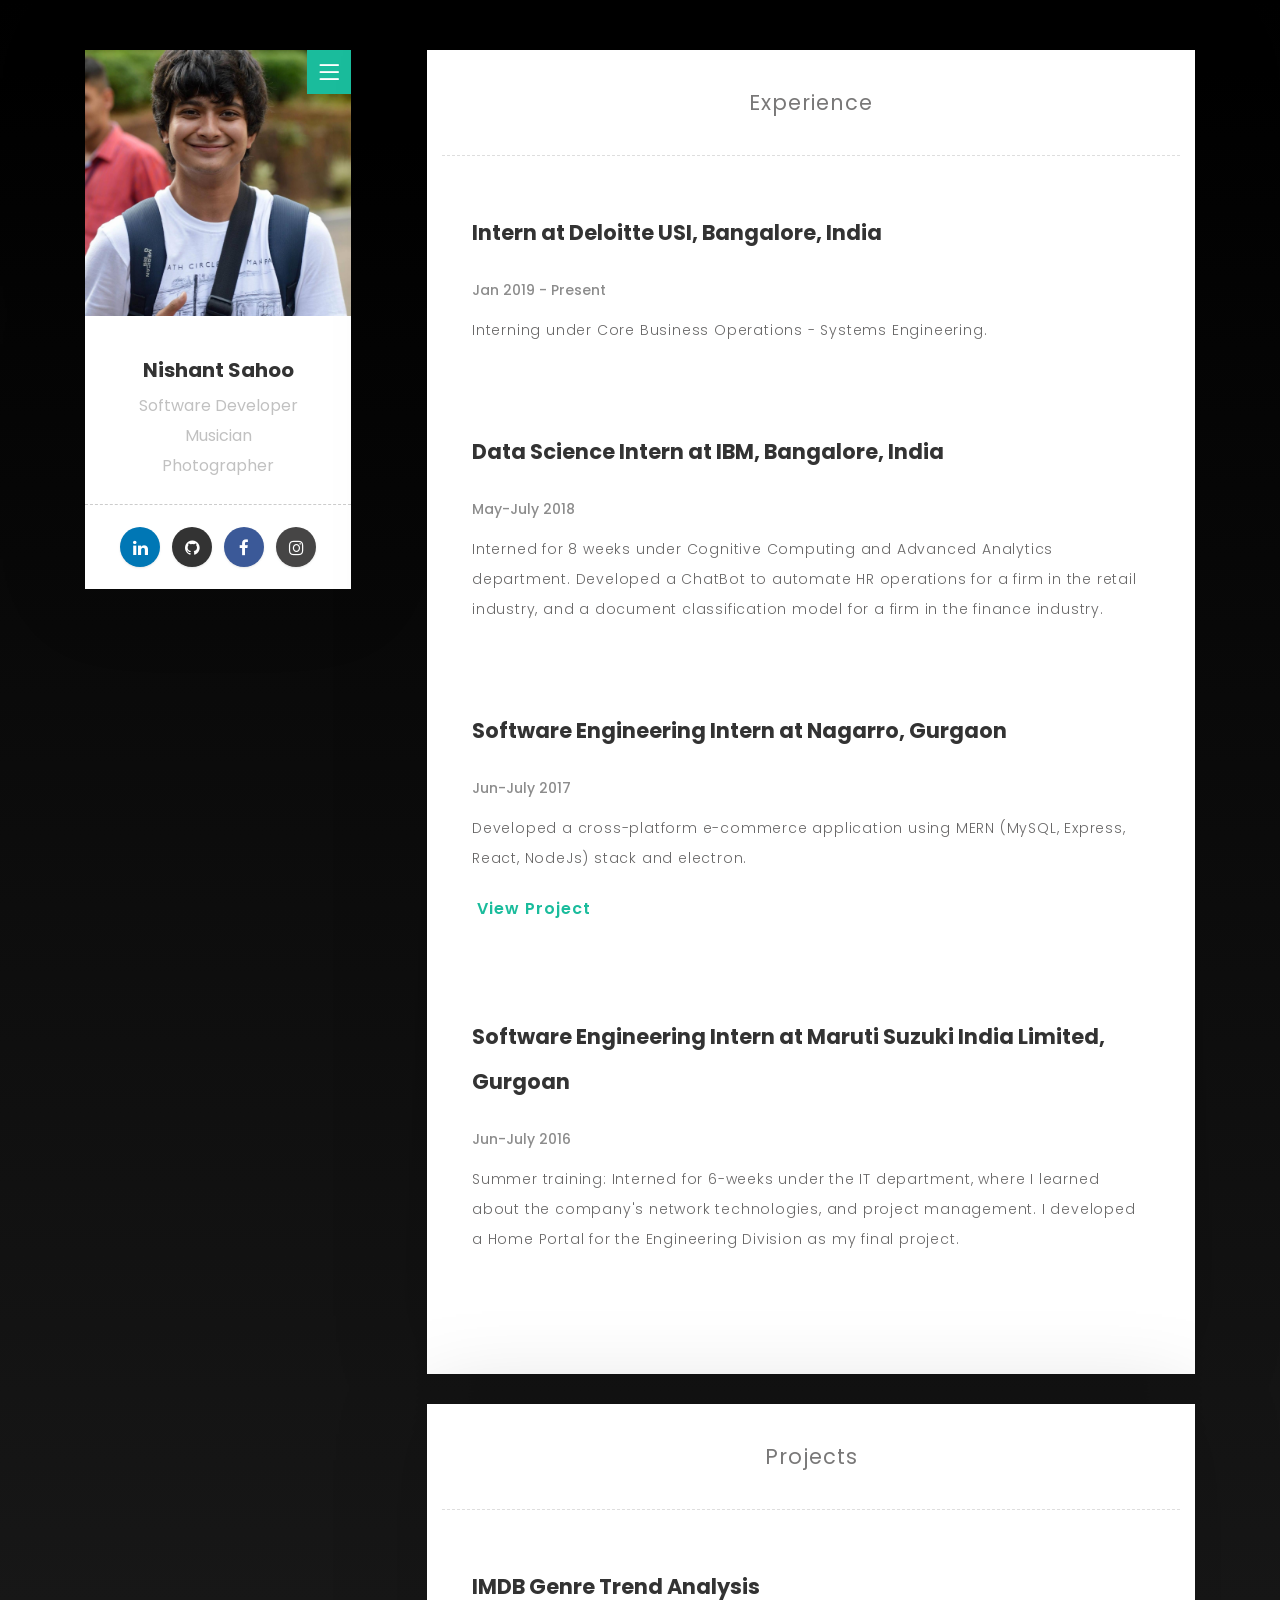
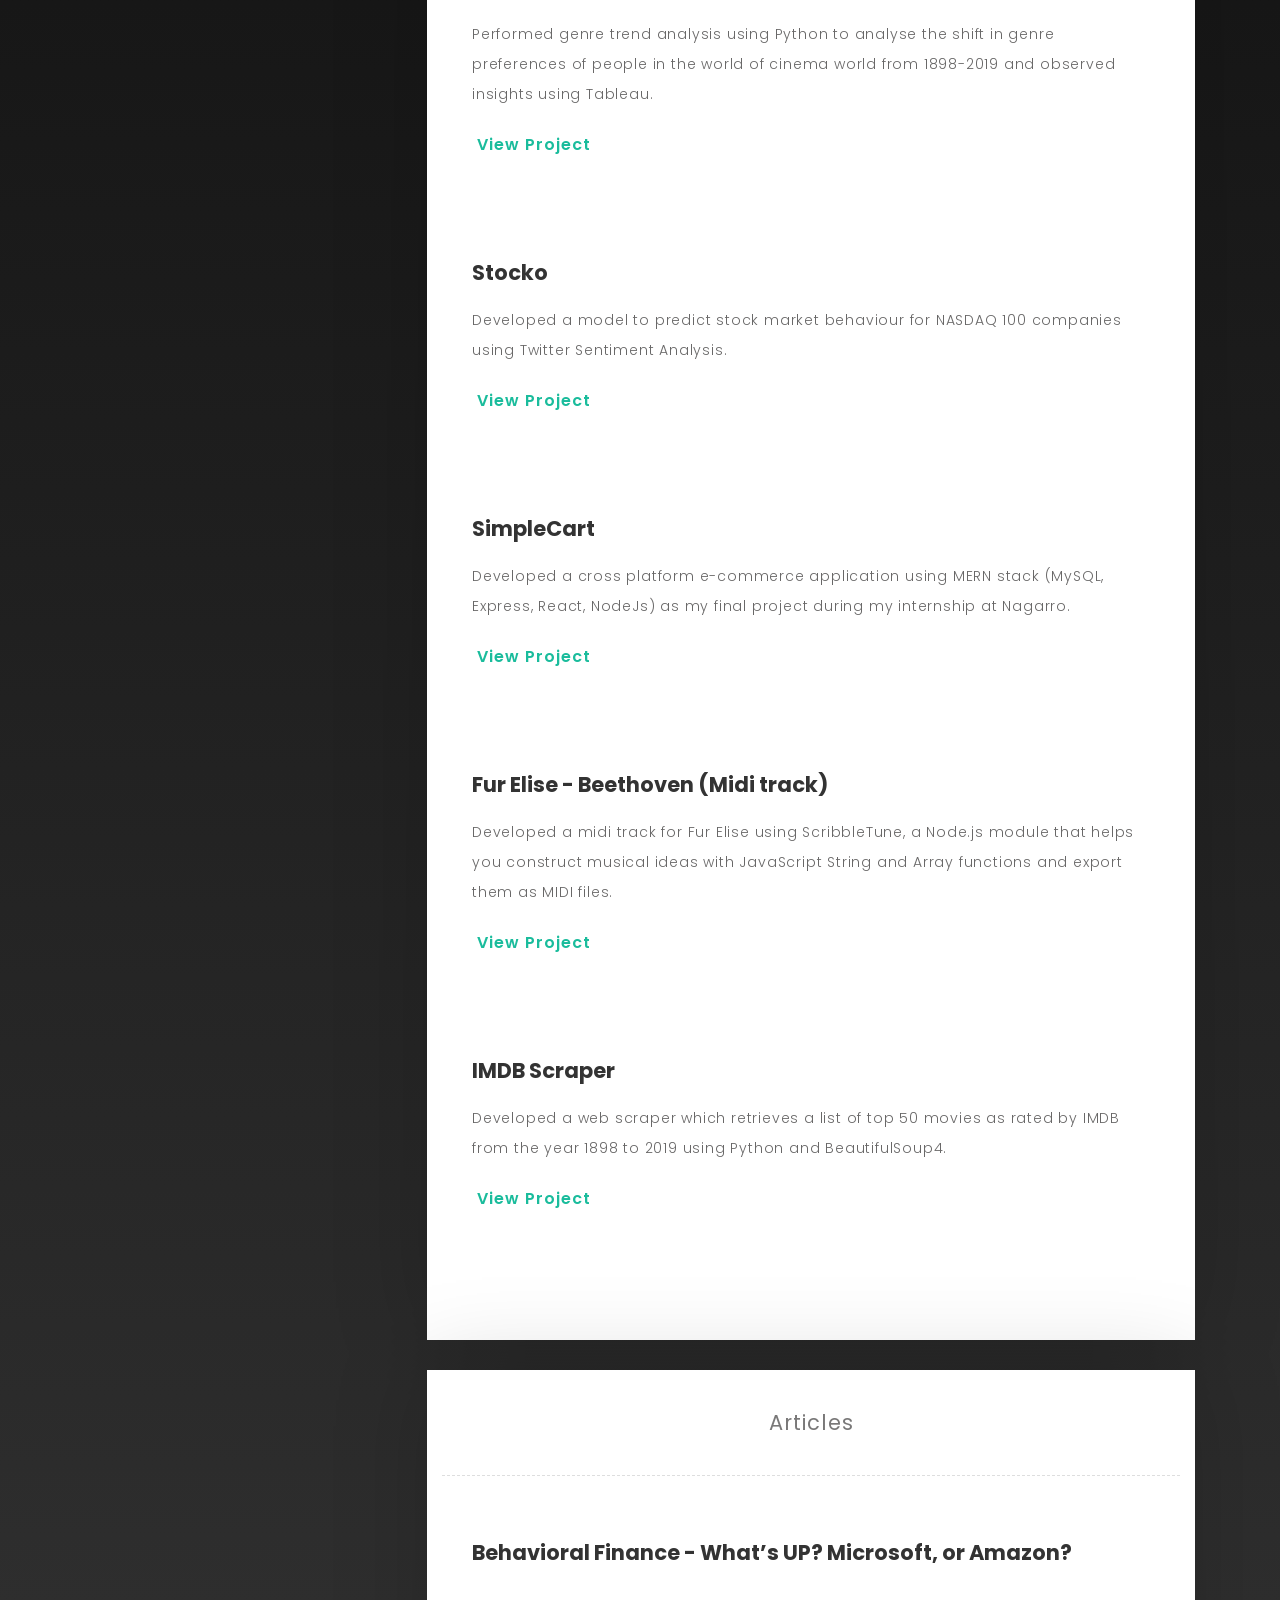
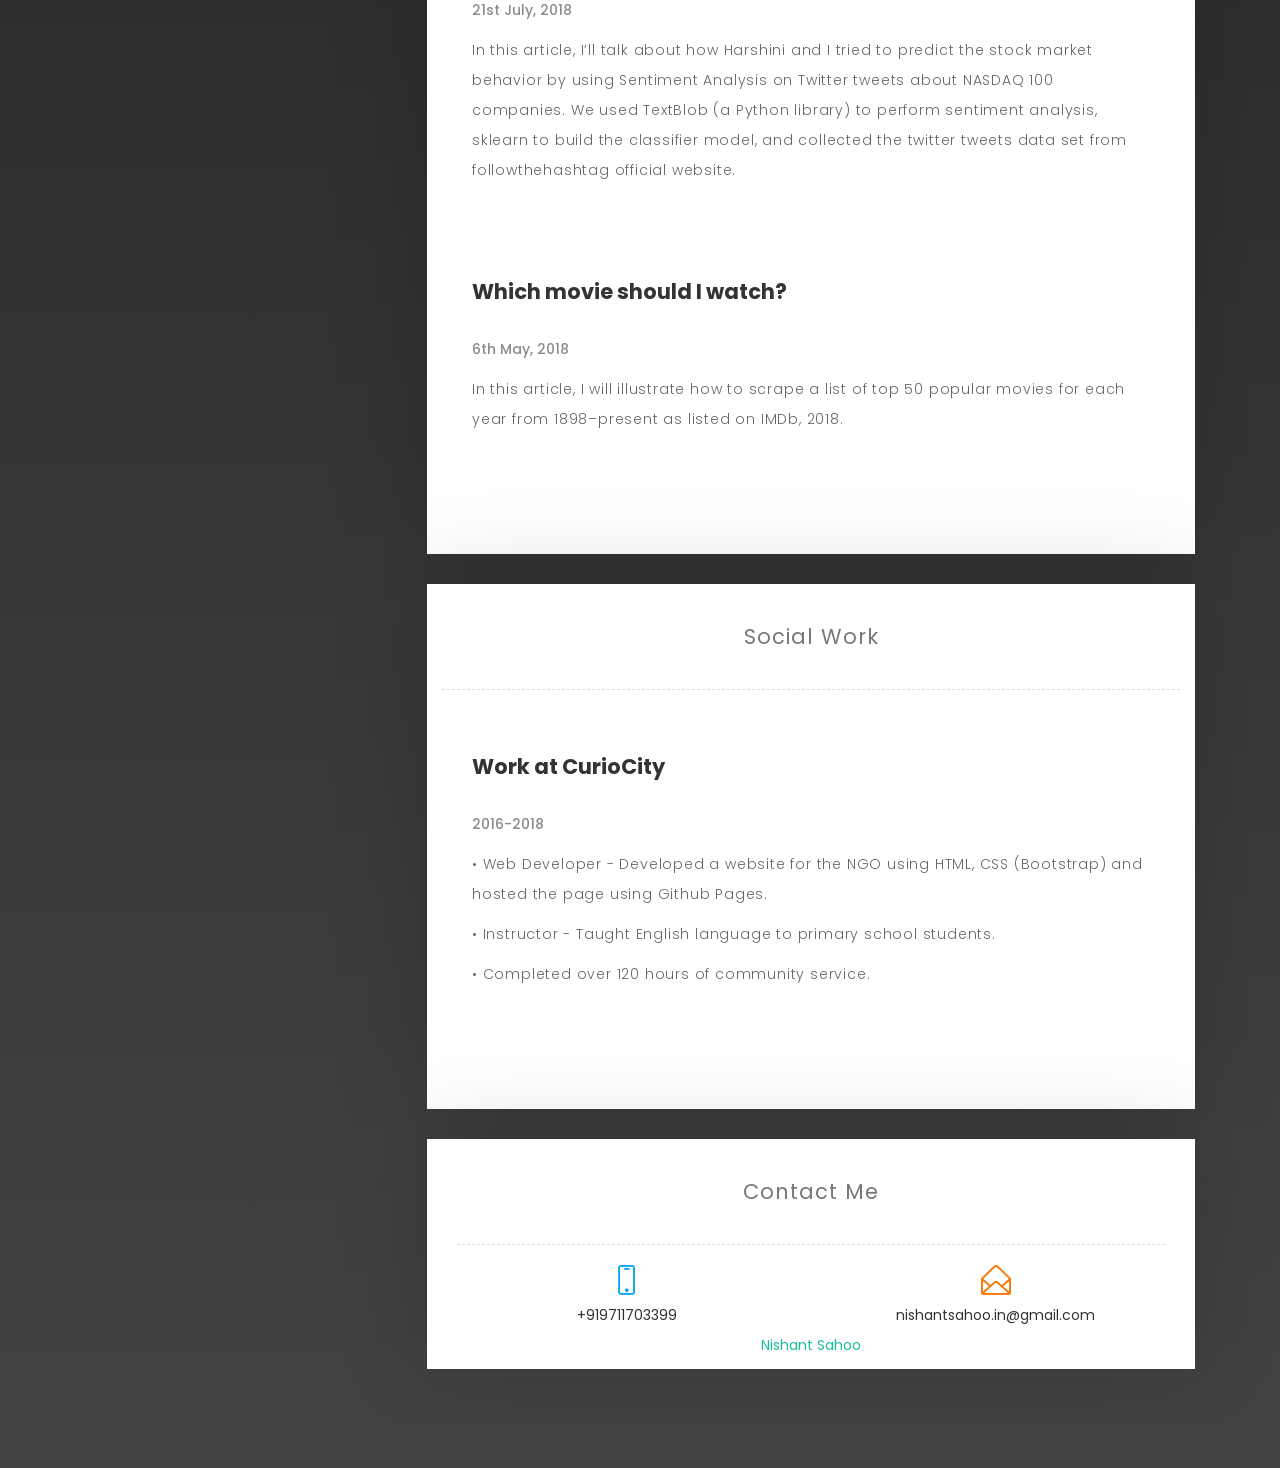
==== commit 419884bf: "Update: Articles" ====
--- a/index.html
+++ b/index.html
@@ -205,7 +205,46 @@
                          </div>
                          <!-- End of Projects -->
 
-                   	<!-- Project Section Starts -->
+                    <!-- Articles Section Starts -->
+                    <div class="col-md-12 page-body" style="margin-top: 30px" id="projects">
+                      <div class="col-md-12 footer">
+                        <footer>
+                          <p style="font-size: 1.5em">Articles</p>
+                        </footer>
+                      </div>
+                      <div class="row">
+                             <div class="col-md-12 content-page">
+
+                             	<!-- Blog Post Start -->
+                               <div class="col-md-12 blog-post">
+                                   <div class="post-title">
+                                     <a href="https://medium.com/@nishantsahoo/behavioral-finance-6a9c11f592ff"><h1>Behavioral Finance - What’s UP? Microsoft, or Amazon?</h1></a>
+                                   </div>
+                                   <div class="post-info">
+                                     <span>21st July, 2018</span>
+                                   </div>
+                                   <p>In this article, I’ll talk about how Harshini and I tried to predict the stock market behavior by using Sentiment Analysis on Twitter tweets about NASDAQ 100 companies. We used TextBlob (a Python library) to perform sentiment analysis, sklearn to build the classifier model, and collected the twitter tweets data set from followthehashtag official website.</p>
+                               </div>
+                               <!-- Blog Post End -->
+
+                                <!-- Blog Post Start -->
+                               <div class="col-md-12 blog-post">
+                                   <div class="post-title">
+                                     <a href="https://medium.com/@nishantsahoo/which-movie-should-i-watch-5c83a3c0f5b1"><h1>Which movie should I watch?</h1></a>
+                                   </div>
+                                   <div class="post-info">
+                                     <span>6th May, 2018</span>
+                                   </div>
+                                   <p>In this article, I will illustrate how to scrape a list of top 50 popular movies for each year from 1898–present as listed on IMDb, 2018.</p>
+                               </div>
+                               <!-- Blog Post End -->
+
+                             </div>
+                           </div>
+                         </div>
+                         <!-- End of Articles -->
+
+                   	<!-- Social Work Section Starts -->
                     <div class="col-md-12 page-body" style="margin-top: 30px" id="projects">
                       <div class="col-md-12 footer">
                         <footer>
@@ -231,7 +270,7 @@
                              </div>
                            </div>
                          </div>
-                         <!-- End of Projects -->
+                         <!-- End of Social Work -->
 
 
                   <!-- Contact -->
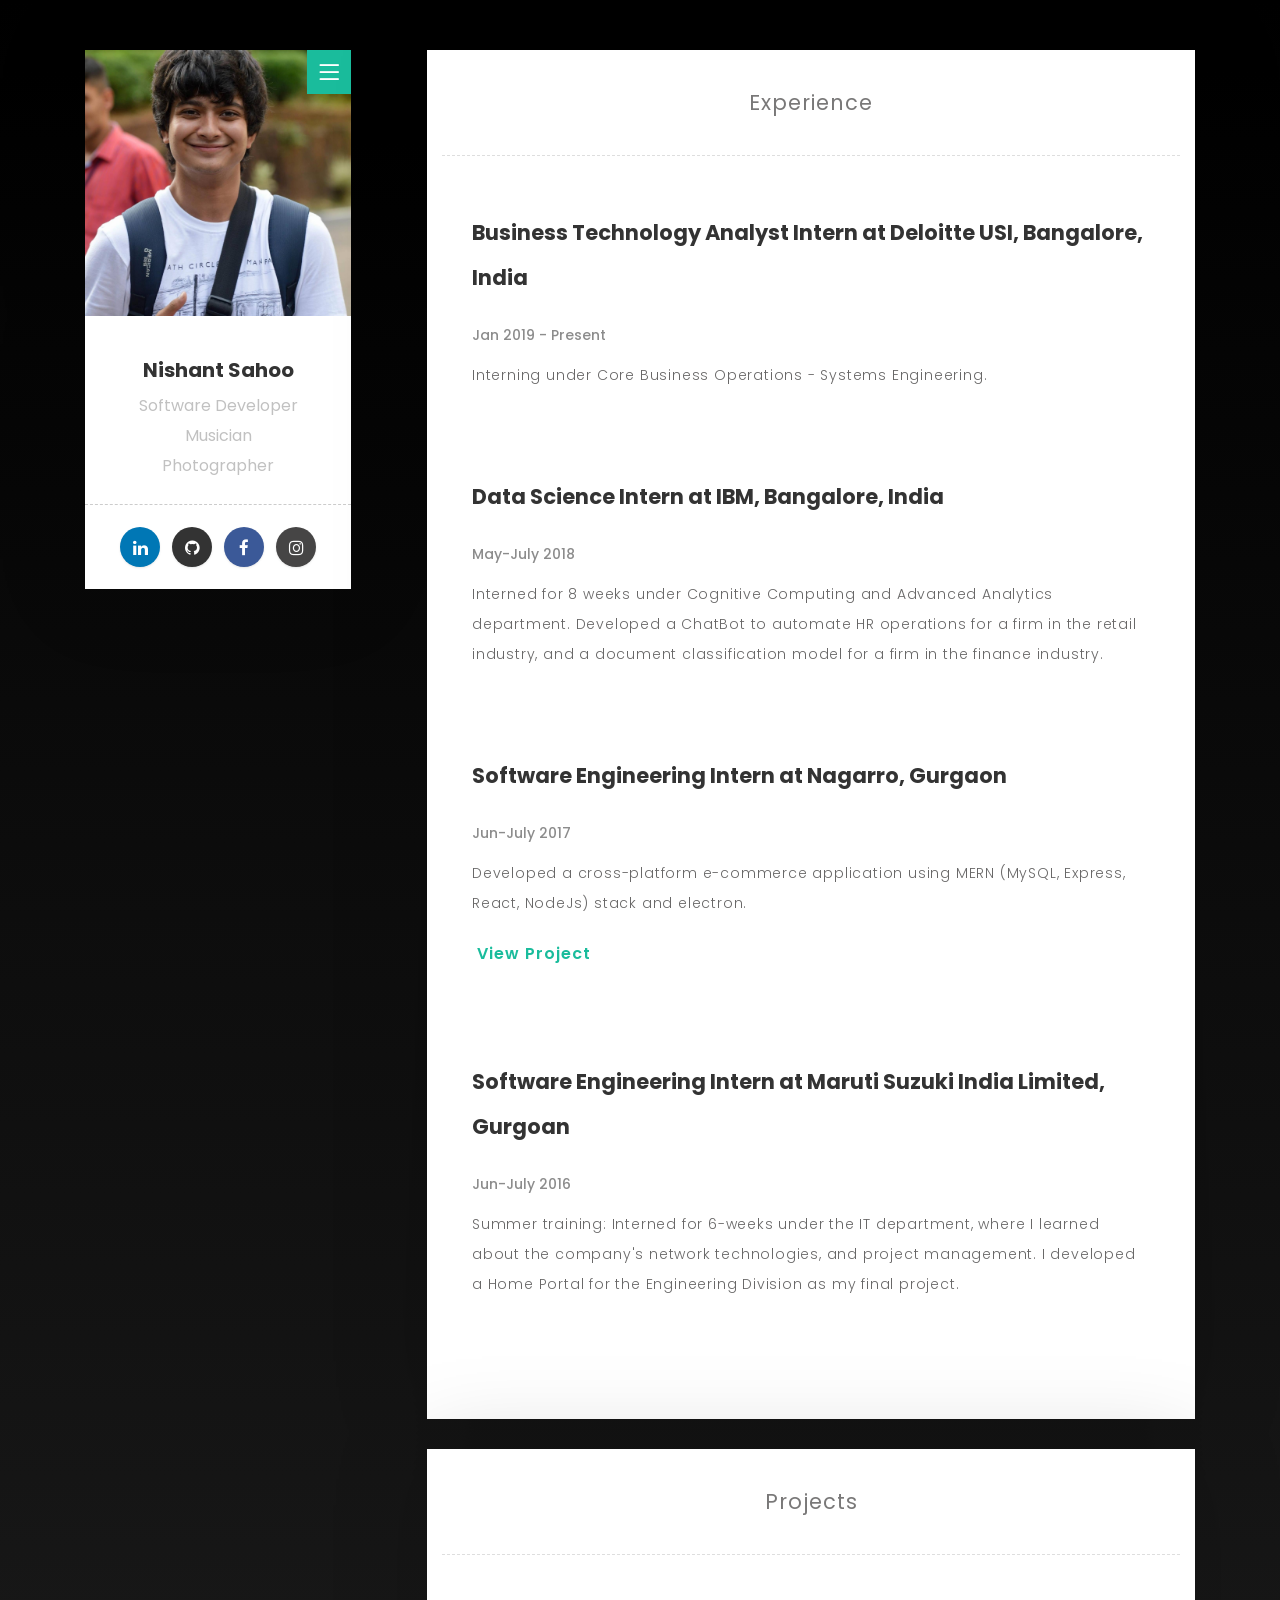
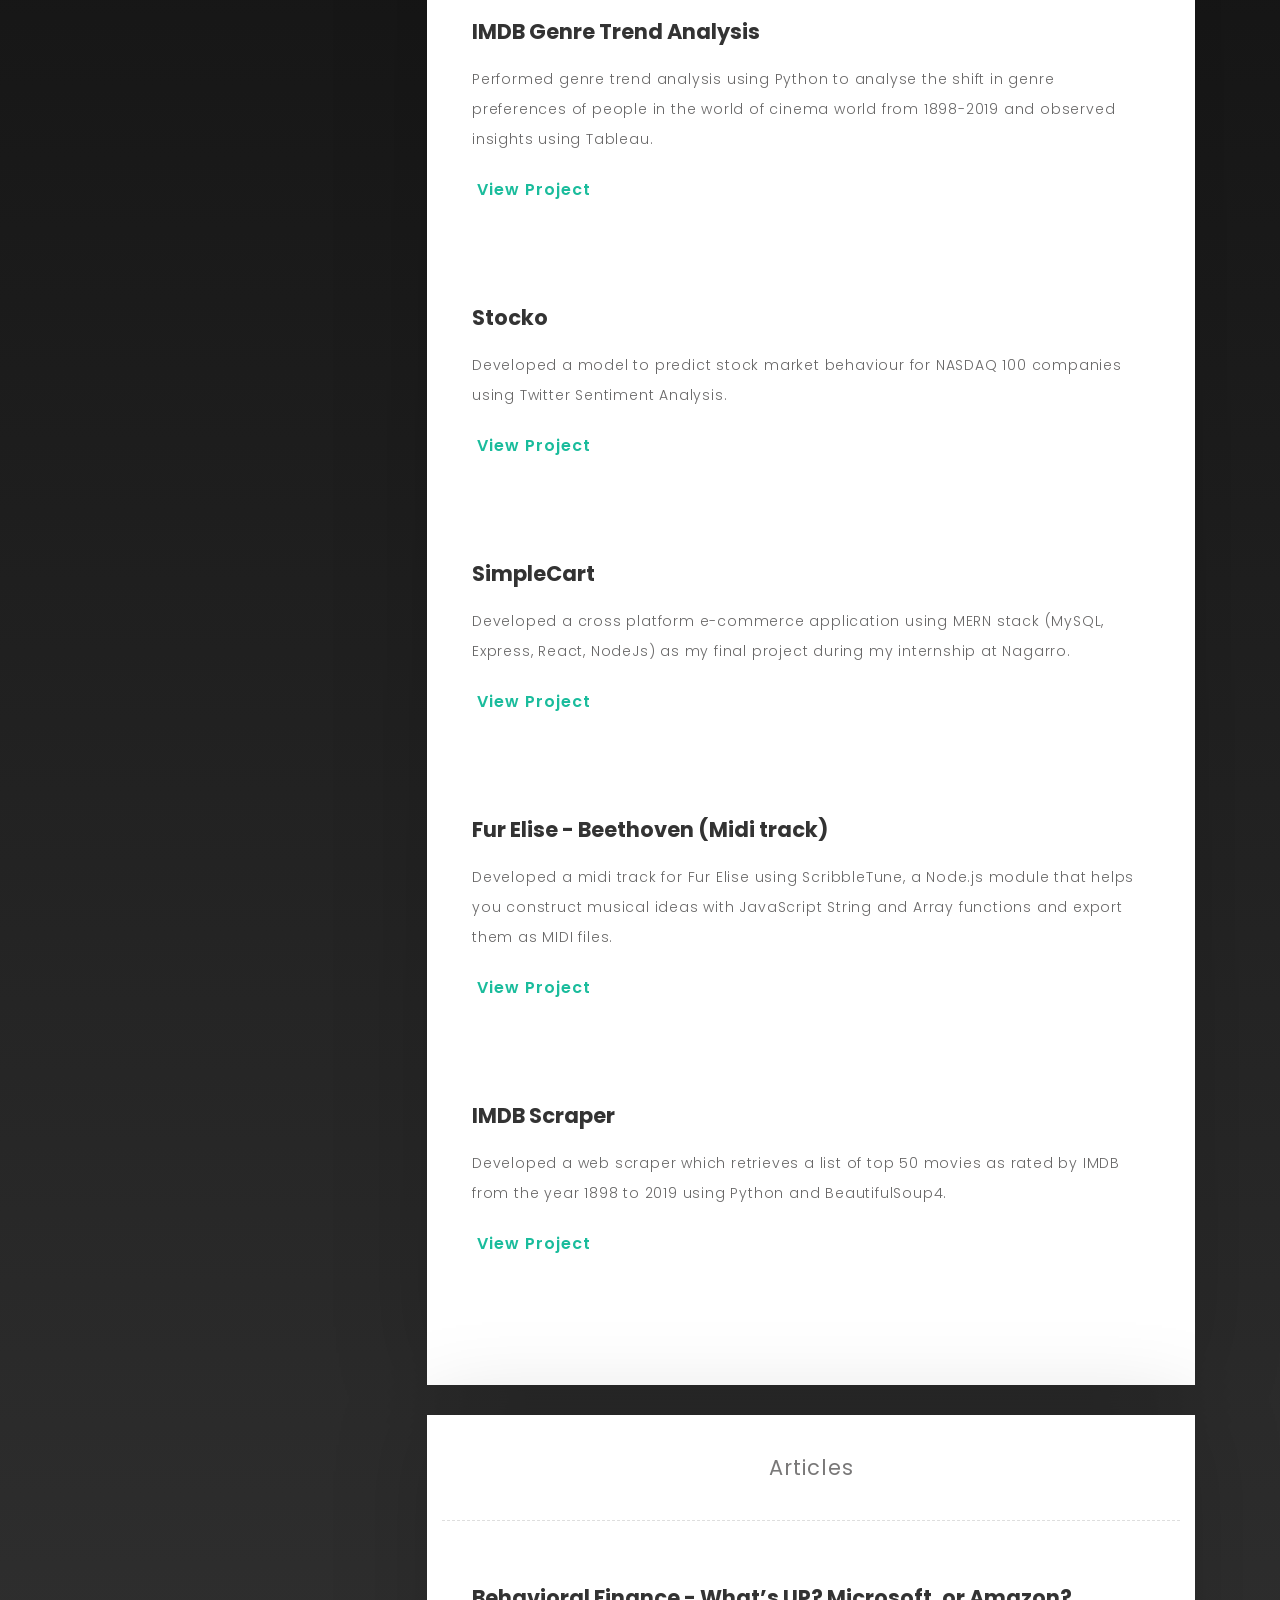
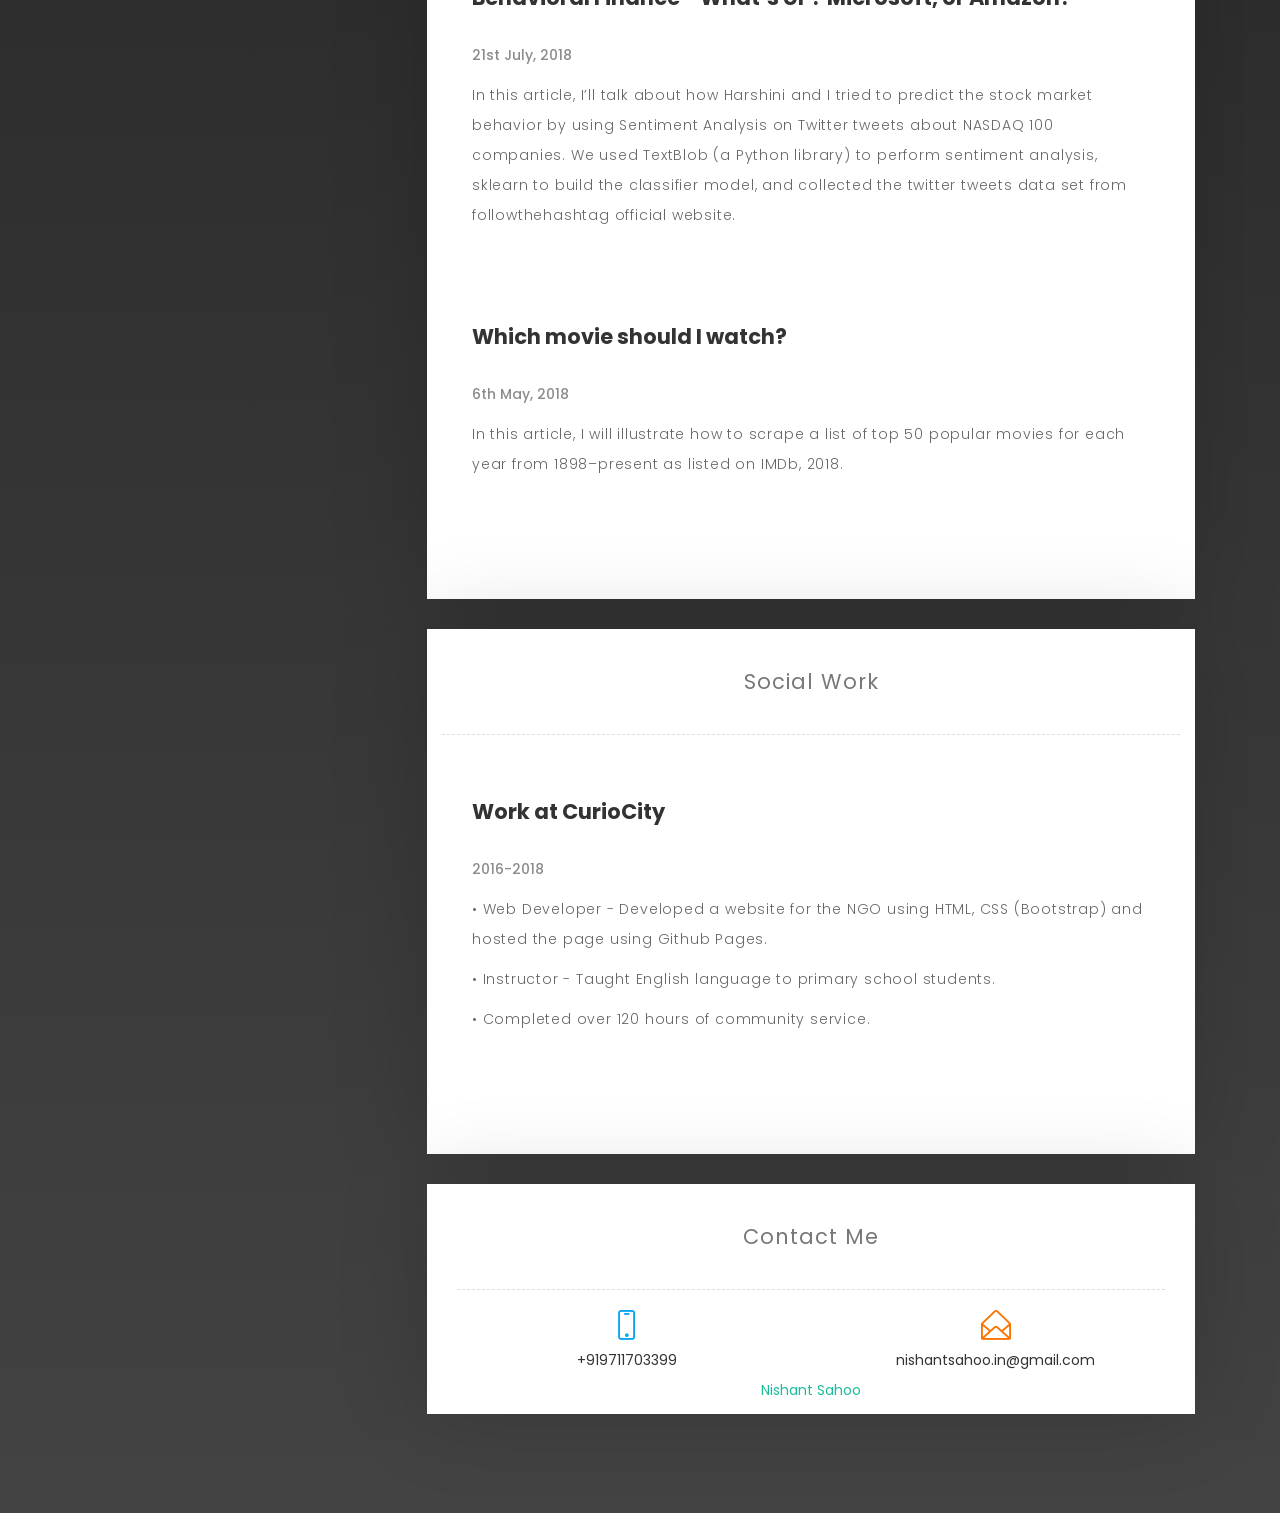
==== commit 73880fb7: "Update" ====
--- a/index.html
+++ b/index.html
@@ -85,7 +85,7 @@
                             	<!-- Blog Post Start -->
                                <div class="col-md-12 blog-post">
                                    <div class="post-title">
-                                     <h1>Intern at Deloitte USI, Bangalore, India</h1>
+                                     <h1>Business Technology Analyst Intern at Deloitte USI, Bangalore, India</h1>
                                    </div>
                                    <div class="post-info">
                                      <span>Jan 2019 - Present</span>
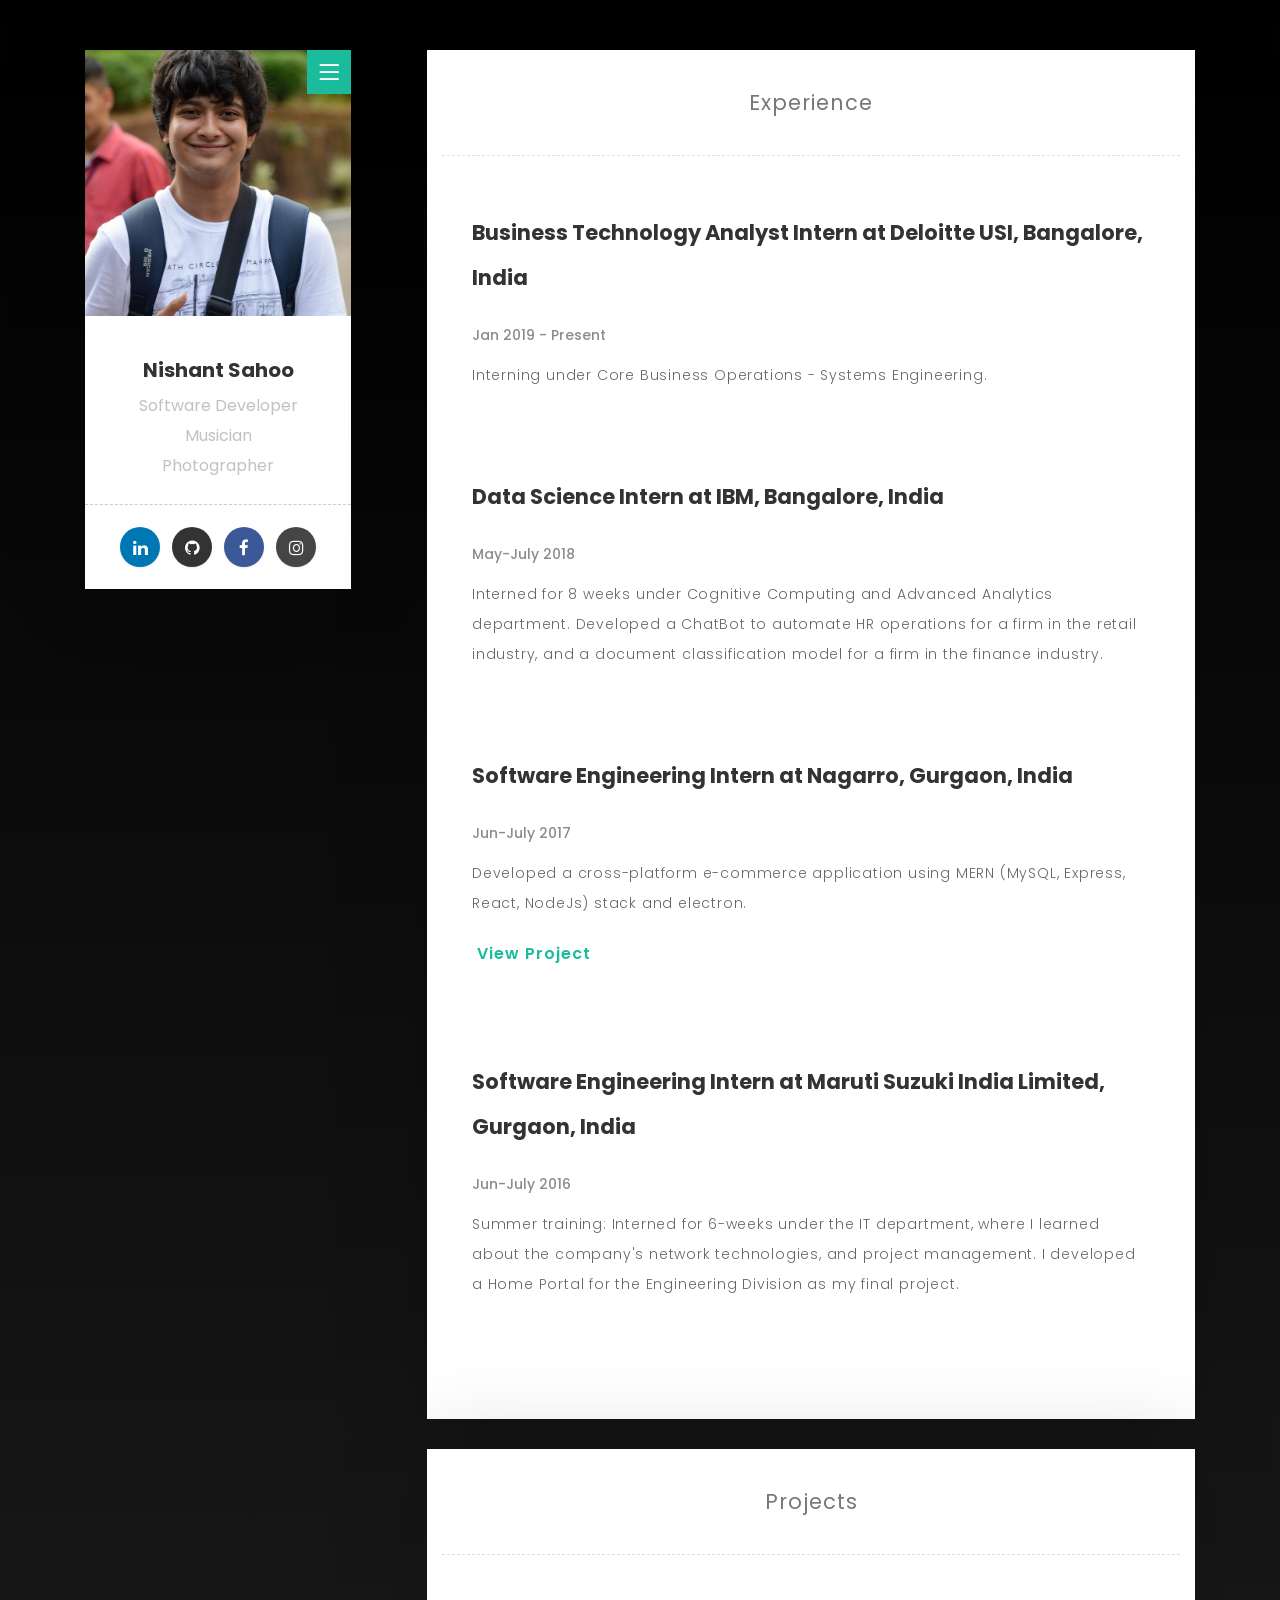
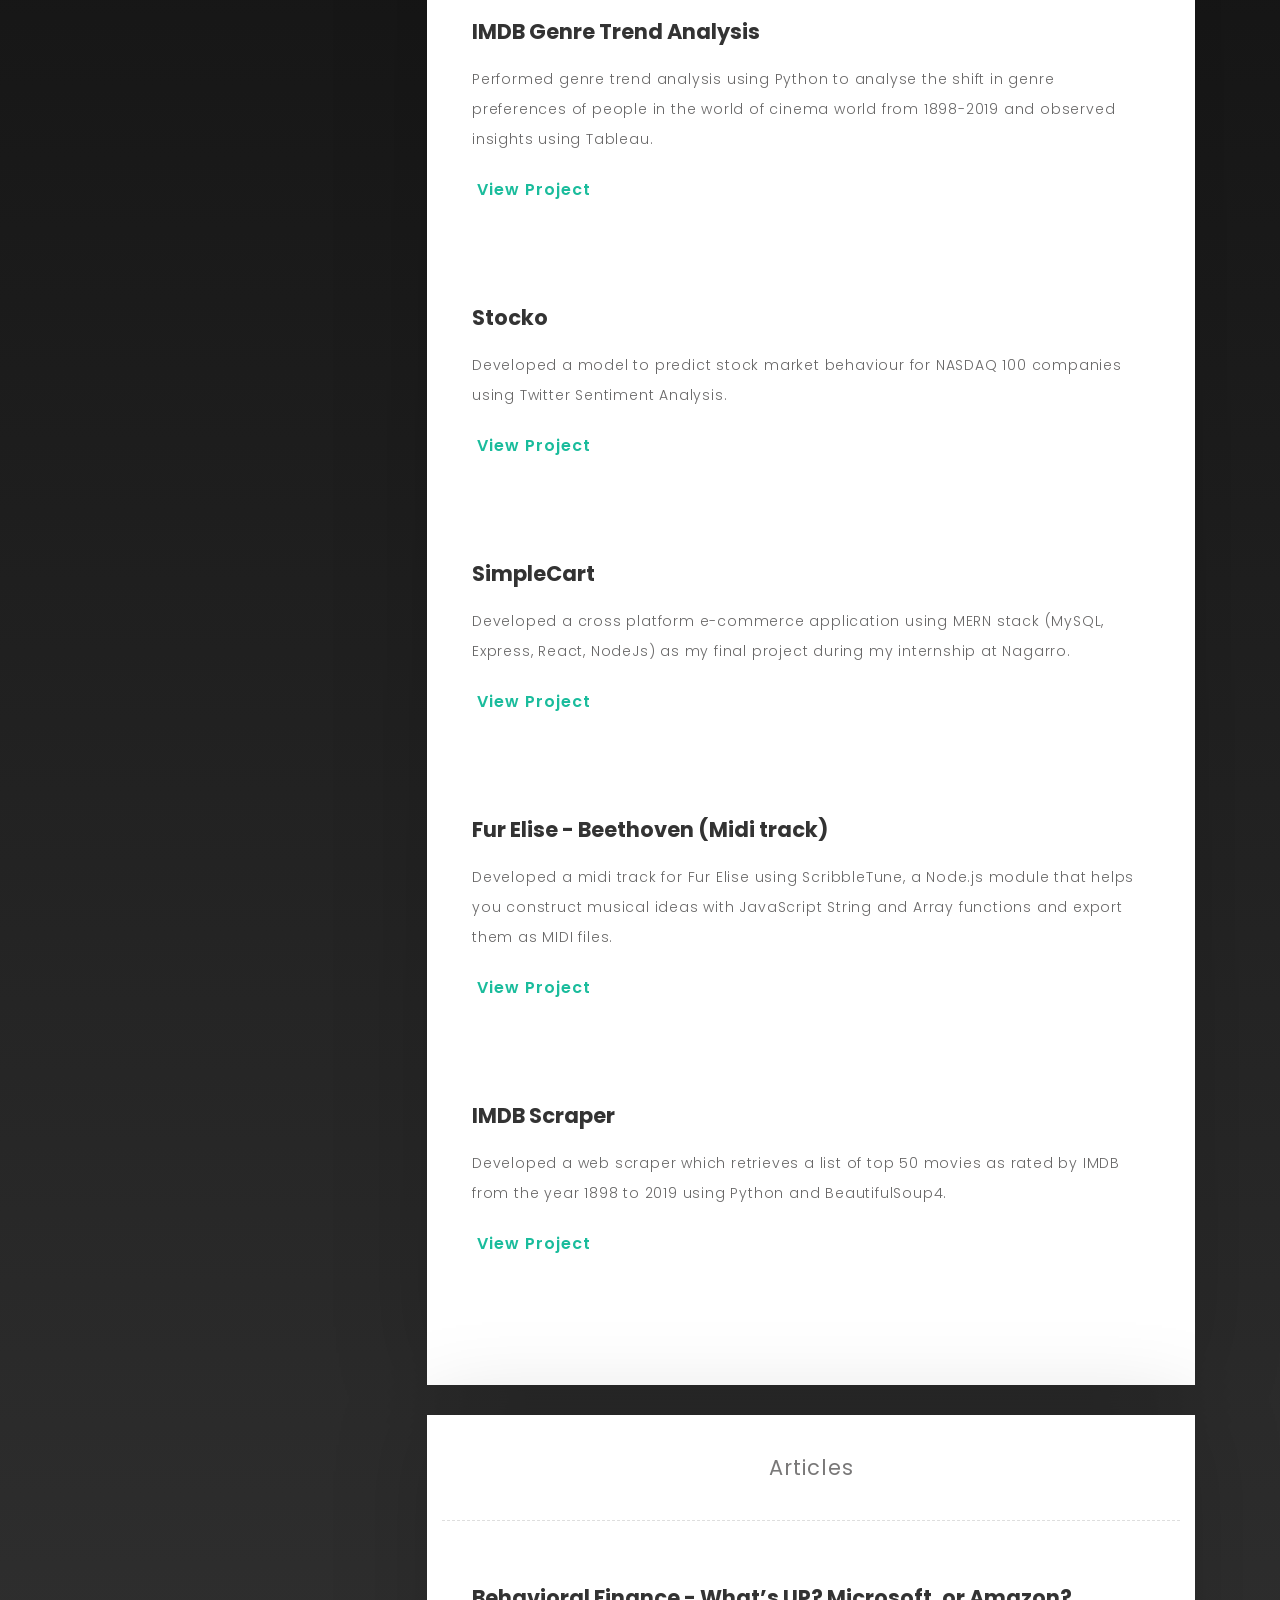
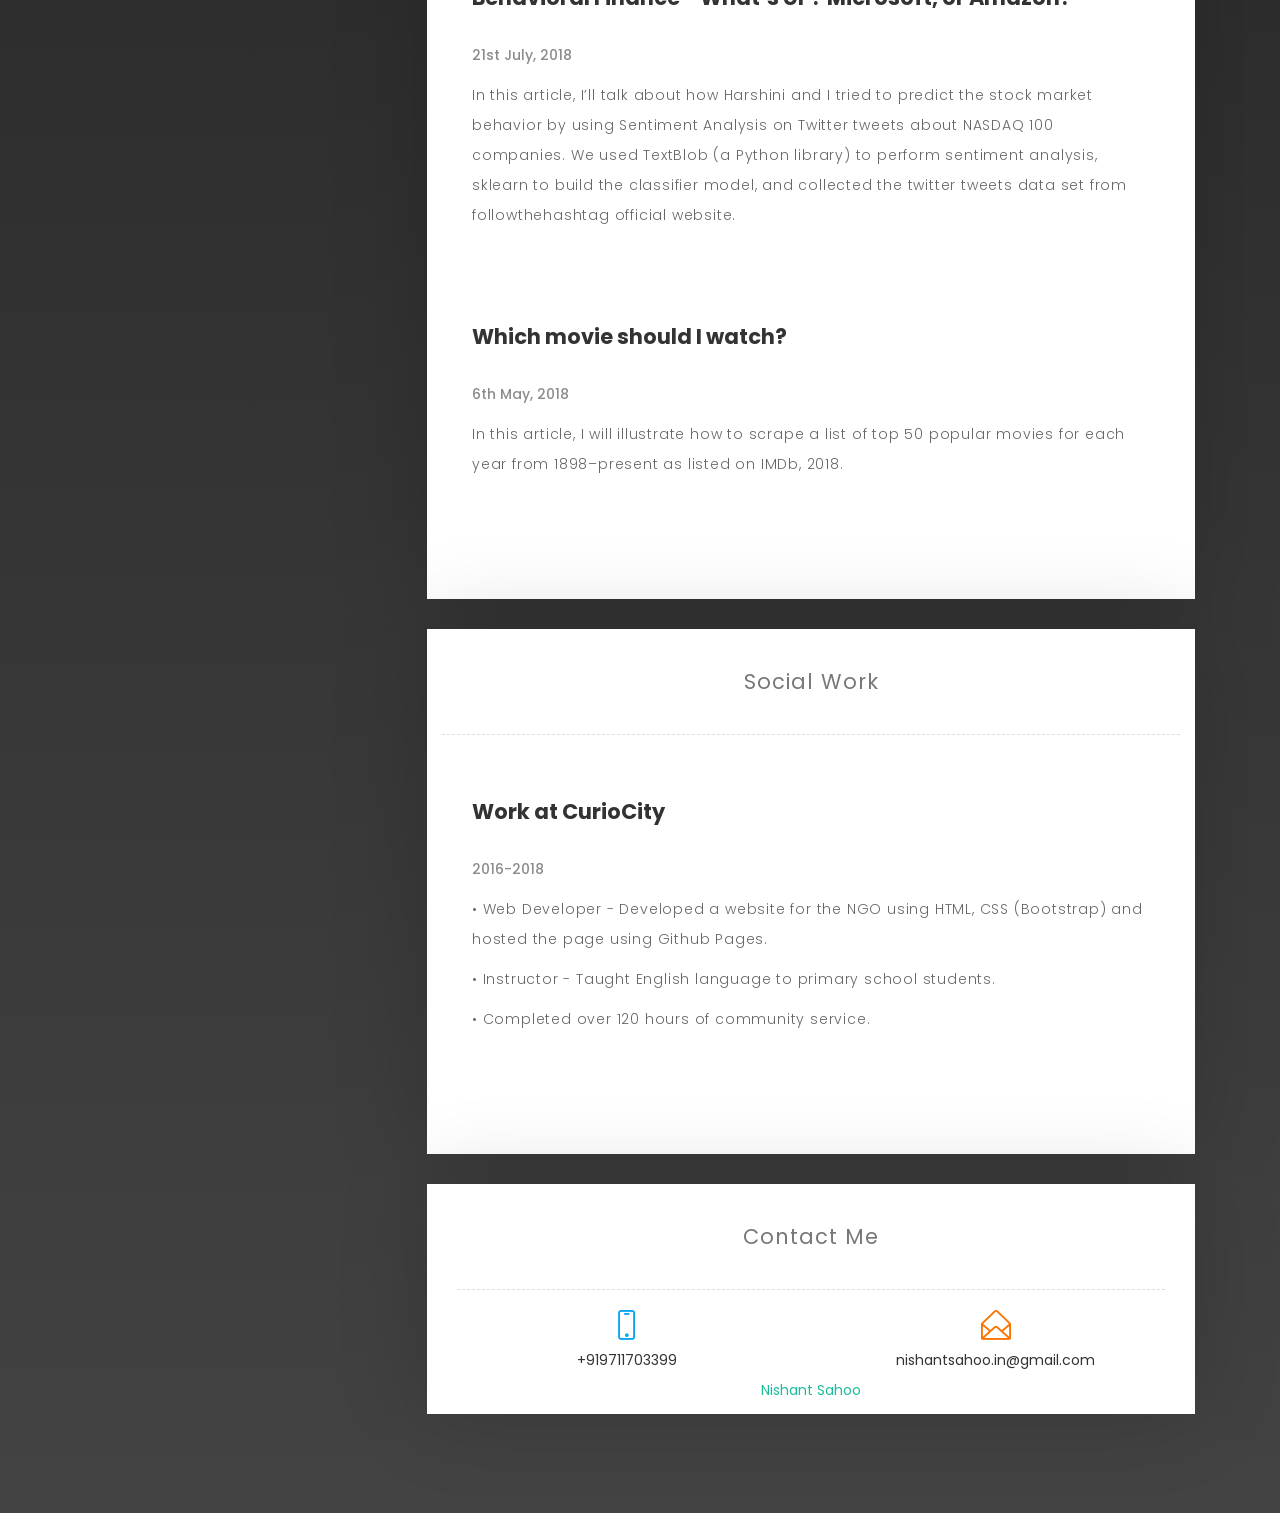
==== commit c533e24e: "Update" ====
--- a/index.html
+++ b/index.html
@@ -109,7 +109,7 @@
                                <!-- Blog Post Start -->
                                <div class="col-md-12 blog-post">
                                    <div class="post-title">
-                                     <a href=""><h1>Software Engineering Intern at Nagarro, Gurgaon</h1></a>
+                                     <a href=""><h1>Software Engineering Intern at Nagarro, Gurgaon, India</h1></a>
                                    </div>
                                    <div class="post-info">
                                      <span>Jun-July 2017</span>
@@ -122,7 +122,7 @@
                                <!-- Blog Post Start -->
                                <div class="col-md-12 blog-post">
                                    <div class="post-title">
-                                     <h1>Software Engineering Intern at Maruti Suzuki India Limited, Gurgoan</h1>
+                                     <h1>Software Engineering Intern at Maruti Suzuki India Limited, Gurgaon, India</h1>
                                    </div>
                                    <div class="post-info">
                                      <span>Jun-July 2016</span>
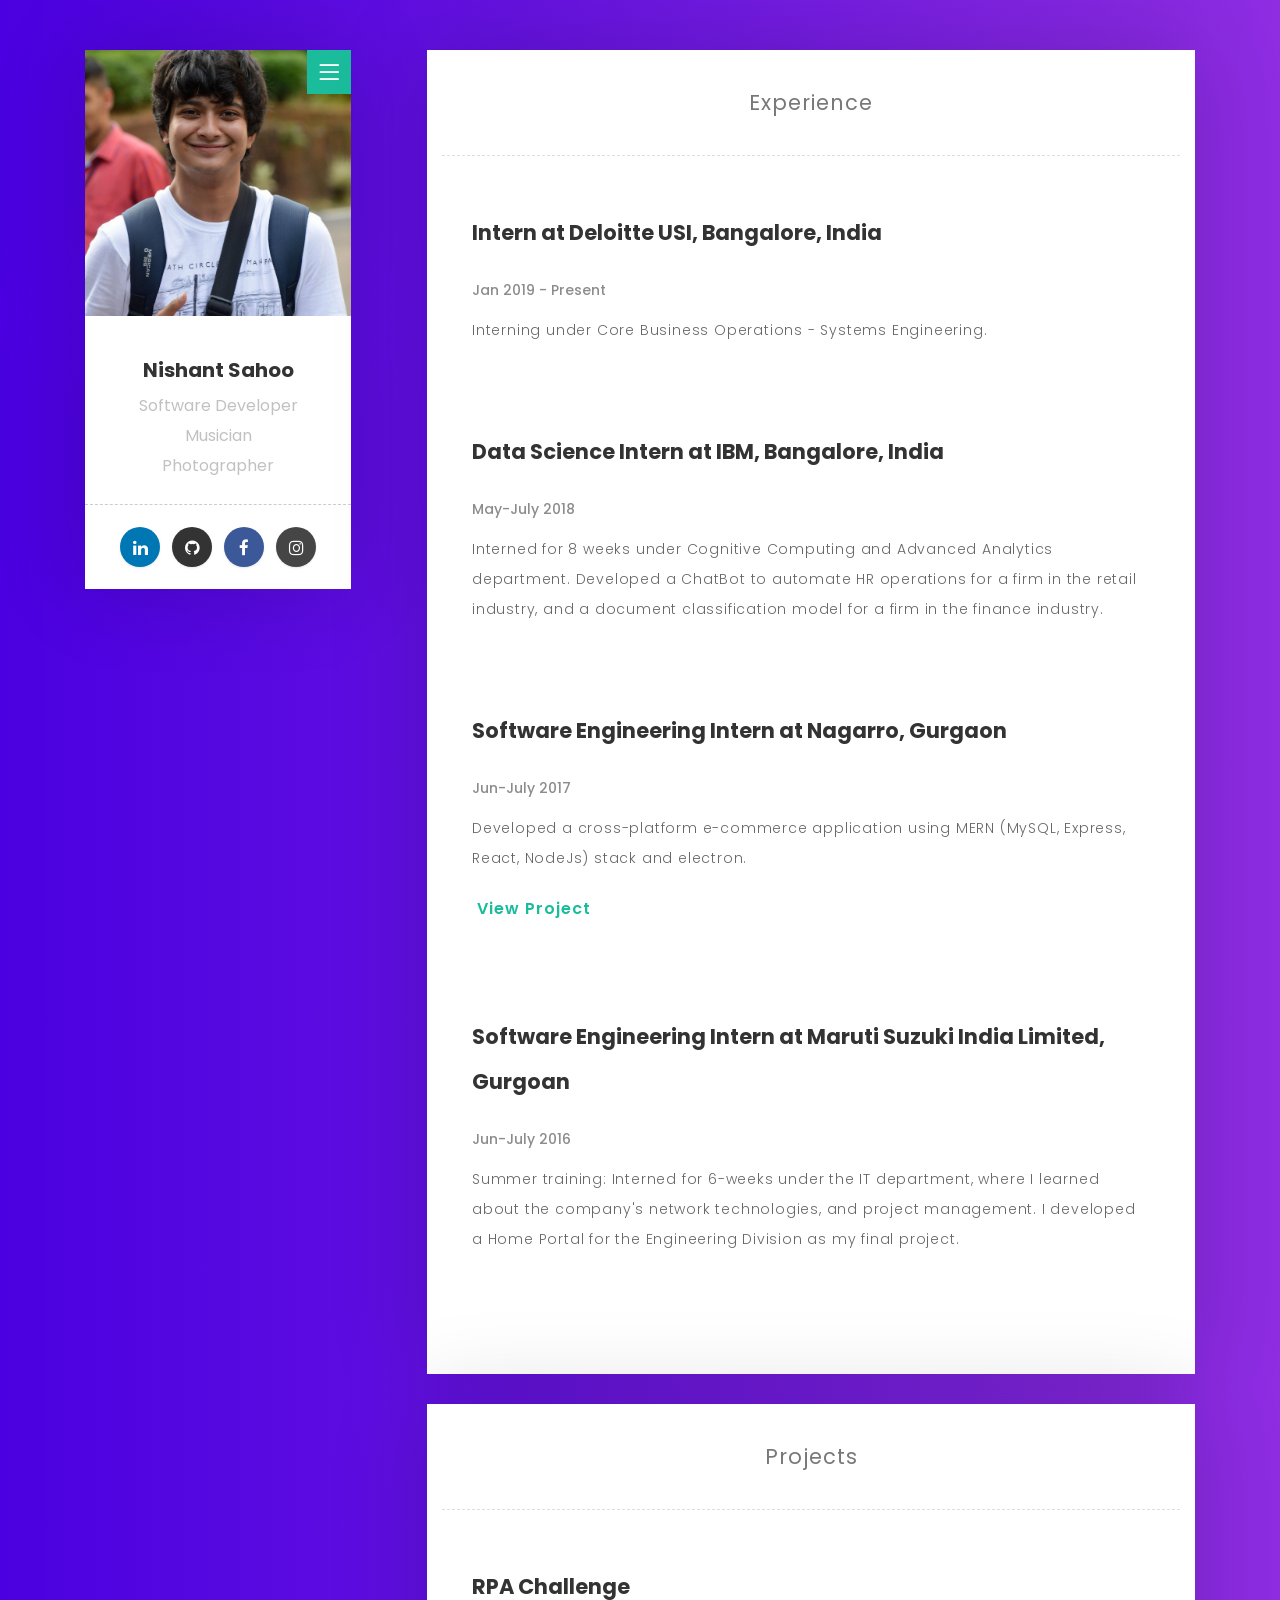
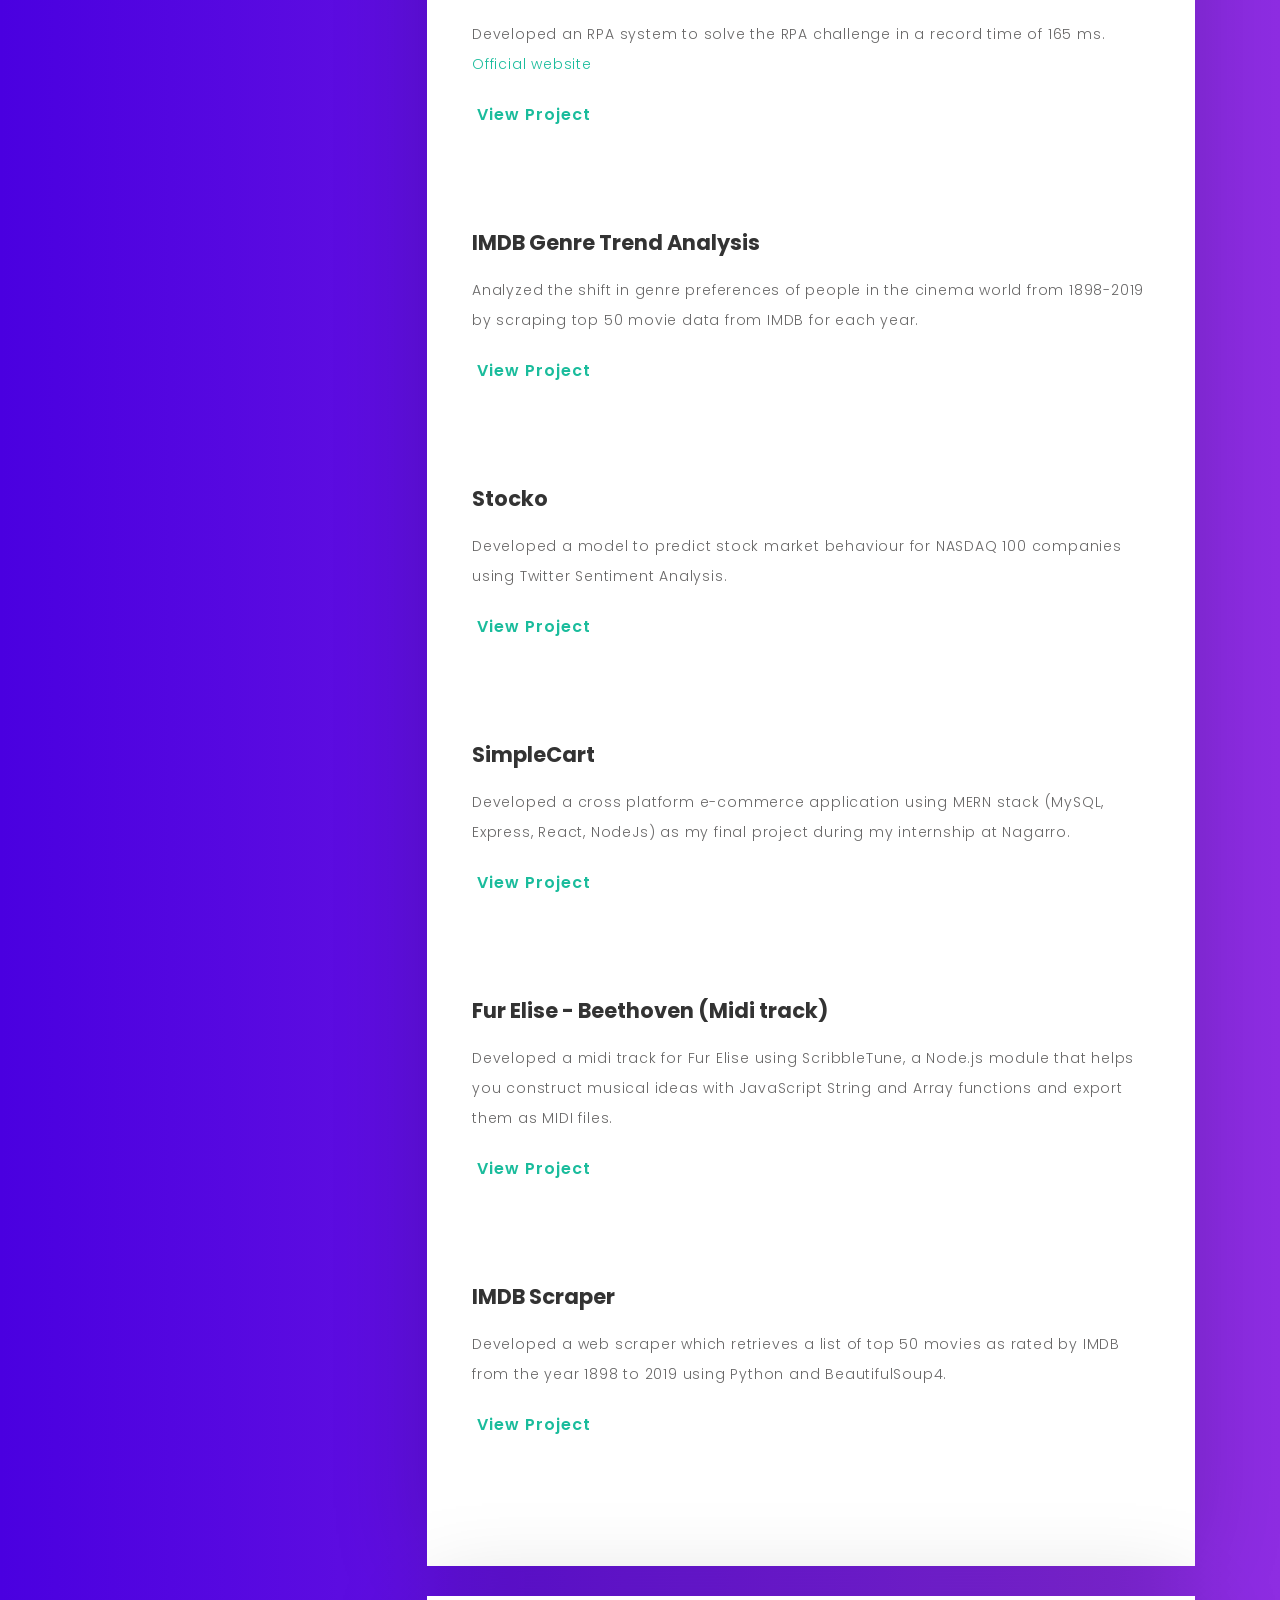
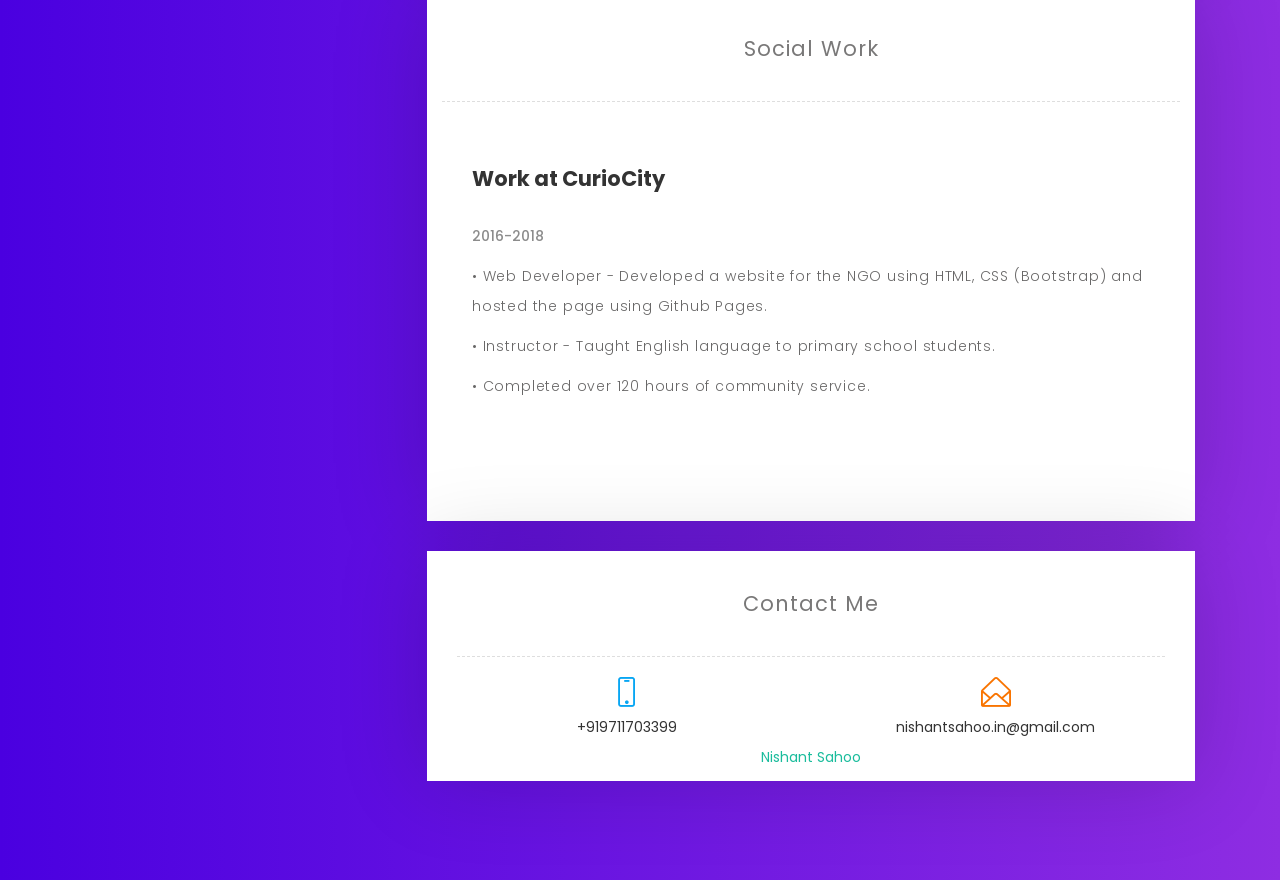
==== commit 32d321fa: "Update" ====
--- a/index.html
+++ b/index.html
@@ -85,7 +85,7 @@
                             	<!-- Blog Post Start -->
                                <div class="col-md-12 blog-post">
                                    <div class="post-title">
-                                     <h1>Business Technology Analyst Intern at Deloitte USI, Bangalore, India</h1>
+                                     <h1>Intern at Deloitte USI, Bangalore, India</h1>
                                    </div>
                                    <div class="post-info">
                                      <span>Jan 2019 - Present</span>
@@ -109,7 +109,7 @@
                                <!-- Blog Post Start -->
                                <div class="col-md-12 blog-post">
                                    <div class="post-title">
-                                     <a href=""><h1>Software Engineering Intern at Nagarro, Gurgaon, India</h1></a>
+                                     <a href=""><h1>Software Engineering Intern at Nagarro, Gurgaon</h1></a>
                                    </div>
                                    <div class="post-info">
                                      <span>Jun-July 2017</span>
@@ -122,7 +122,7 @@
                                <!-- Blog Post Start -->
                                <div class="col-md-12 blog-post">
                                    <div class="post-title">
-                                     <h1>Software Engineering Intern at Maruti Suzuki India Limited, Gurgaon, India</h1>
+                                     <h1>Software Engineering Intern at Maruti Suzuki India Limited, Gurgoan</h1>
                                    </div>
                                    <div class="post-info">
                                      <span>Jun-July 2016</span>
@@ -149,12 +149,22 @@
                       <div class="row">
                              <div class="col-md-12 content-page">
 
-                             	<!-- Blog Post Start -->
+                                <!-- Blog Post Start -->
+                                <div class="col-md-12 blog-post">
+                                    <div class="post-title">
+                                      <h1>RPA Challenge</h1>
+                                    </div>
+                                    <p>Developed an RPA system to solve the RPA challenge in a record time of 165 ms. <a href="http://rpachallenge.com">Official website</a></p>
+                                    <a class="button button-style button-anim fa fa-long-arrow-right" href="https://github.com/nishantsahoo/RPA-AutomationChallenge"><span>View Project</span></a>
+                                </div>
+                                <!-- Blog Post End -->
+
+                                <!-- Blog Post Start -->
                                 <div class="col-md-12 blog-post">
                                     <div class="post-title">
                                       <h1>IMDB Genre Trend Analysis</h1>
                                     </div>
-                                    <p>Performed genre trend analysis using Python to analyse the shift in genre preferences of people in the world of cinema world from 1898-2019 and observed insights using Tableau.</p>
+                                    <p>Analyzed the shift in genre preferences of people in the cinema world from 1898-2019 by scraping top 50 movie data from IMDB for each year.</p>
                                     <a class="button button-style button-anim fa fa-long-arrow-right" href="https://github.com/nishantsahoo/IMDB-Genre-Analysis"><span>View Project</span></a>
                                 </div>
                                 <!-- Blog Post End -->
@@ -205,46 +215,7 @@
                          </div>
                          <!-- End of Projects -->
 
-                    <!-- Articles Section Starts -->
-                    <div class="col-md-12 page-body" style="margin-top: 30px" id="projects">
-                      <div class="col-md-12 footer">
-                        <footer>
-                          <p style="font-size: 1.5em">Articles</p>
-                        </footer>
-                      </div>
-                      <div class="row">
-                             <div class="col-md-12 content-page">
-
-                             	<!-- Blog Post Start -->
-                               <div class="col-md-12 blog-post">
-                                   <div class="post-title">
-                                     <a href="https://medium.com/@nishantsahoo/behavioral-finance-6a9c11f592ff"><h1>Behavioral Finance - What’s UP? Microsoft, or Amazon?</h1></a>
-                                   </div>
-                                   <div class="post-info">
-                                     <span>21st July, 2018</span>
-                                   </div>
-                                   <p>In this article, I’ll talk about how Harshini and I tried to predict the stock market behavior by using Sentiment Analysis on Twitter tweets about NASDAQ 100 companies. We used TextBlob (a Python library) to perform sentiment analysis, sklearn to build the classifier model, and collected the twitter tweets data set from followthehashtag official website.</p>
-                               </div>
-                               <!-- Blog Post End -->
-
-                                <!-- Blog Post Start -->
-                               <div class="col-md-12 blog-post">
-                                   <div class="post-title">
-                                     <a href="https://medium.com/@nishantsahoo/which-movie-should-i-watch-5c83a3c0f5b1"><h1>Which movie should I watch?</h1></a>
-                                   </div>
-                                   <div class="post-info">
-                                     <span>6th May, 2018</span>
-                                   </div>
-                                   <p>In this article, I will illustrate how to scrape a list of top 50 popular movies for each year from 1898–present as listed on IMDb, 2018.</p>
-                               </div>
-                               <!-- Blog Post End -->
-
-                             </div>
-                           </div>
-                         </div>
-                         <!-- End of Articles -->
-
-                   	<!-- Social Work Section Starts -->
+                   	<!-- Project Section Starts -->
                     <div class="col-md-12 page-body" style="margin-top: 30px" id="projects">
                       <div class="col-md-12 footer">
                         <footer>
@@ -270,7 +241,7 @@
                              </div>
                            </div>
                          </div>
-                         <!-- End of Social Work -->
+                         <!-- End of Projects -->
 
 
                   <!-- Contact -->
--- a/css/style.css
+++ b/css/style.css
@@ -1,8 +1,8 @@
 body {
     font-family: "Poppins", sans-serif;
-    background: #000000;  /* fallback for old browsers */
-    background: -webkit-linear-gradient(to top, #434343, #000000);  /* Chrome 10-25, Safari 5.1-6 */
-    background: linear-gradient(to top, #434343, #000000); /* W3C, IE 10+/ Edge, Firefox 16+, Chrome 26+, Opera 12+, Safari 7+ */
+    background: #8E2DE2;  /* fallback for old browsers */
+	background: -webkit-linear-gradient(to right, #4A00E0, #8E2DE2);  /* Chrome 10-25, Safari 5.1-6 */
+	background: linear-gradient(to right, #4A00E0, #8E2DE2); /* W3C, IE 10+/ Edge, Firefox 16+, Chrome 26+, Opera 12+, Safari 7+ */
 }
 
 html {
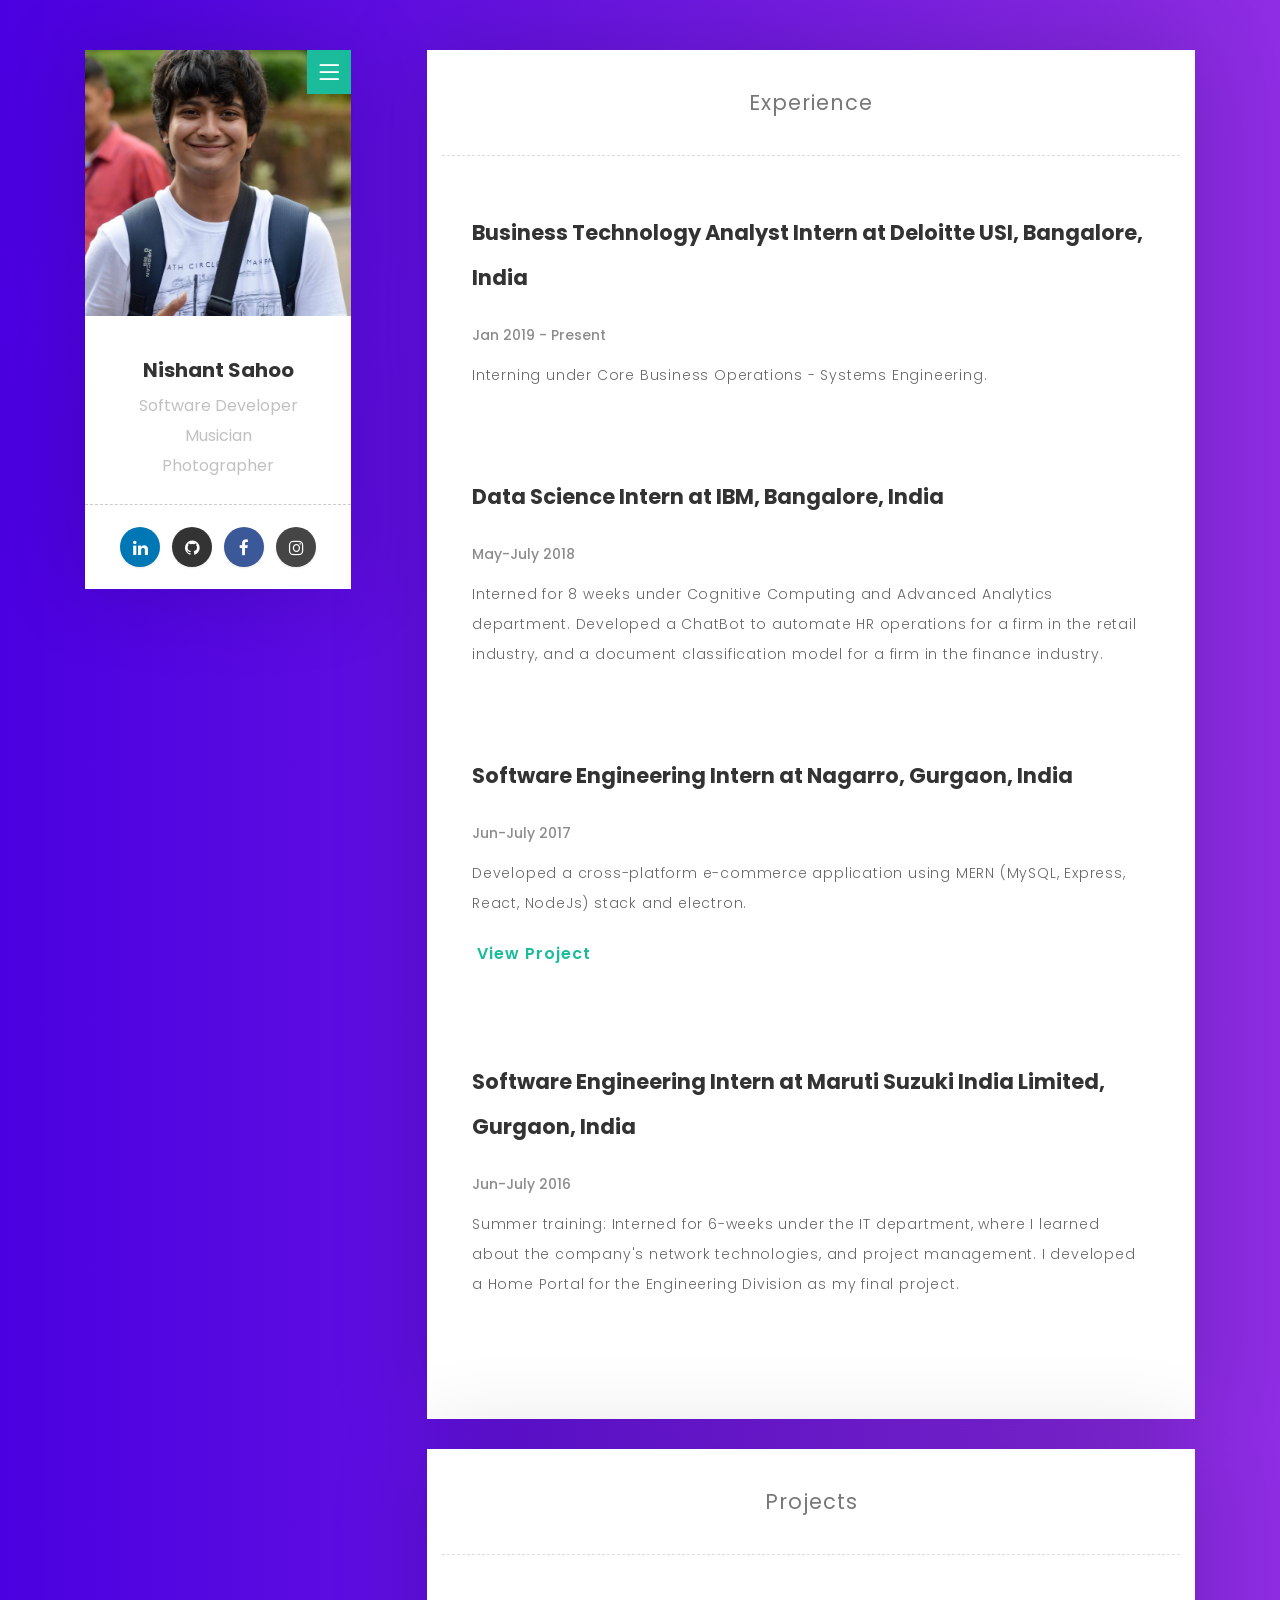
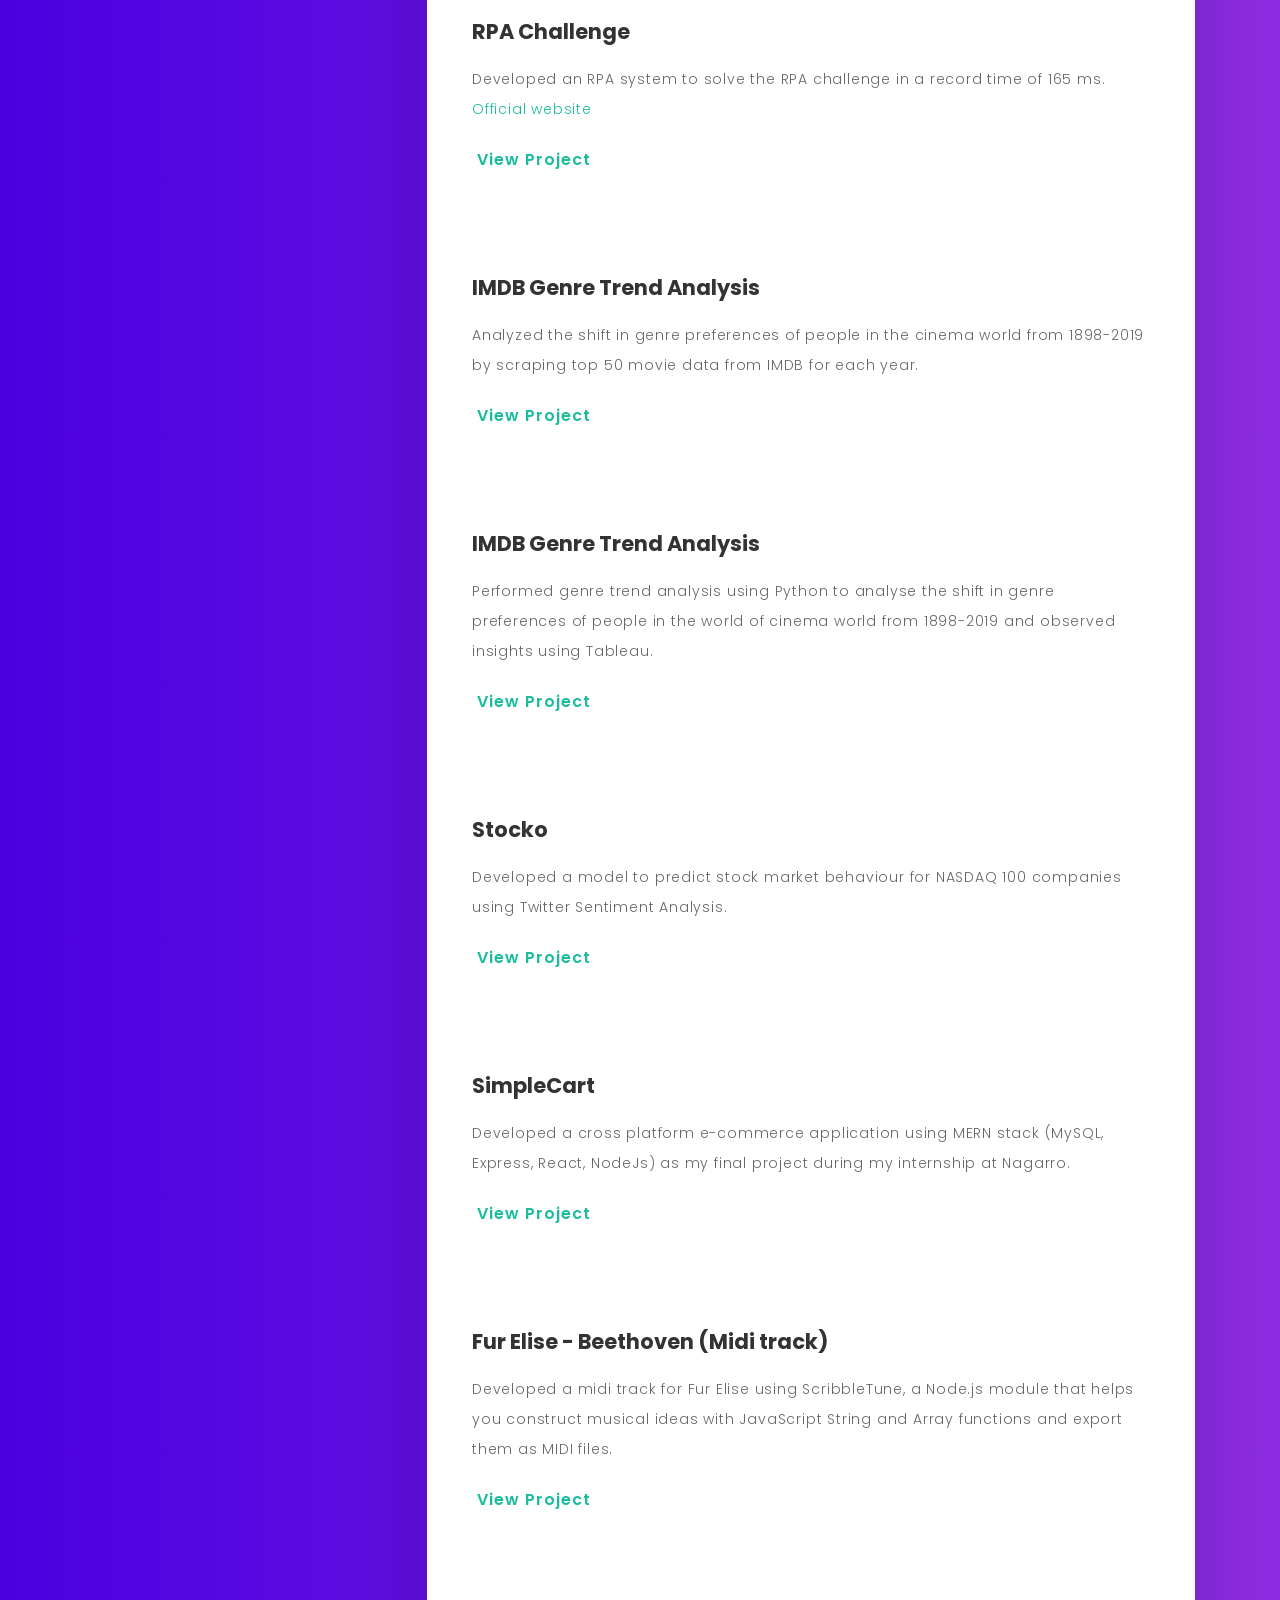
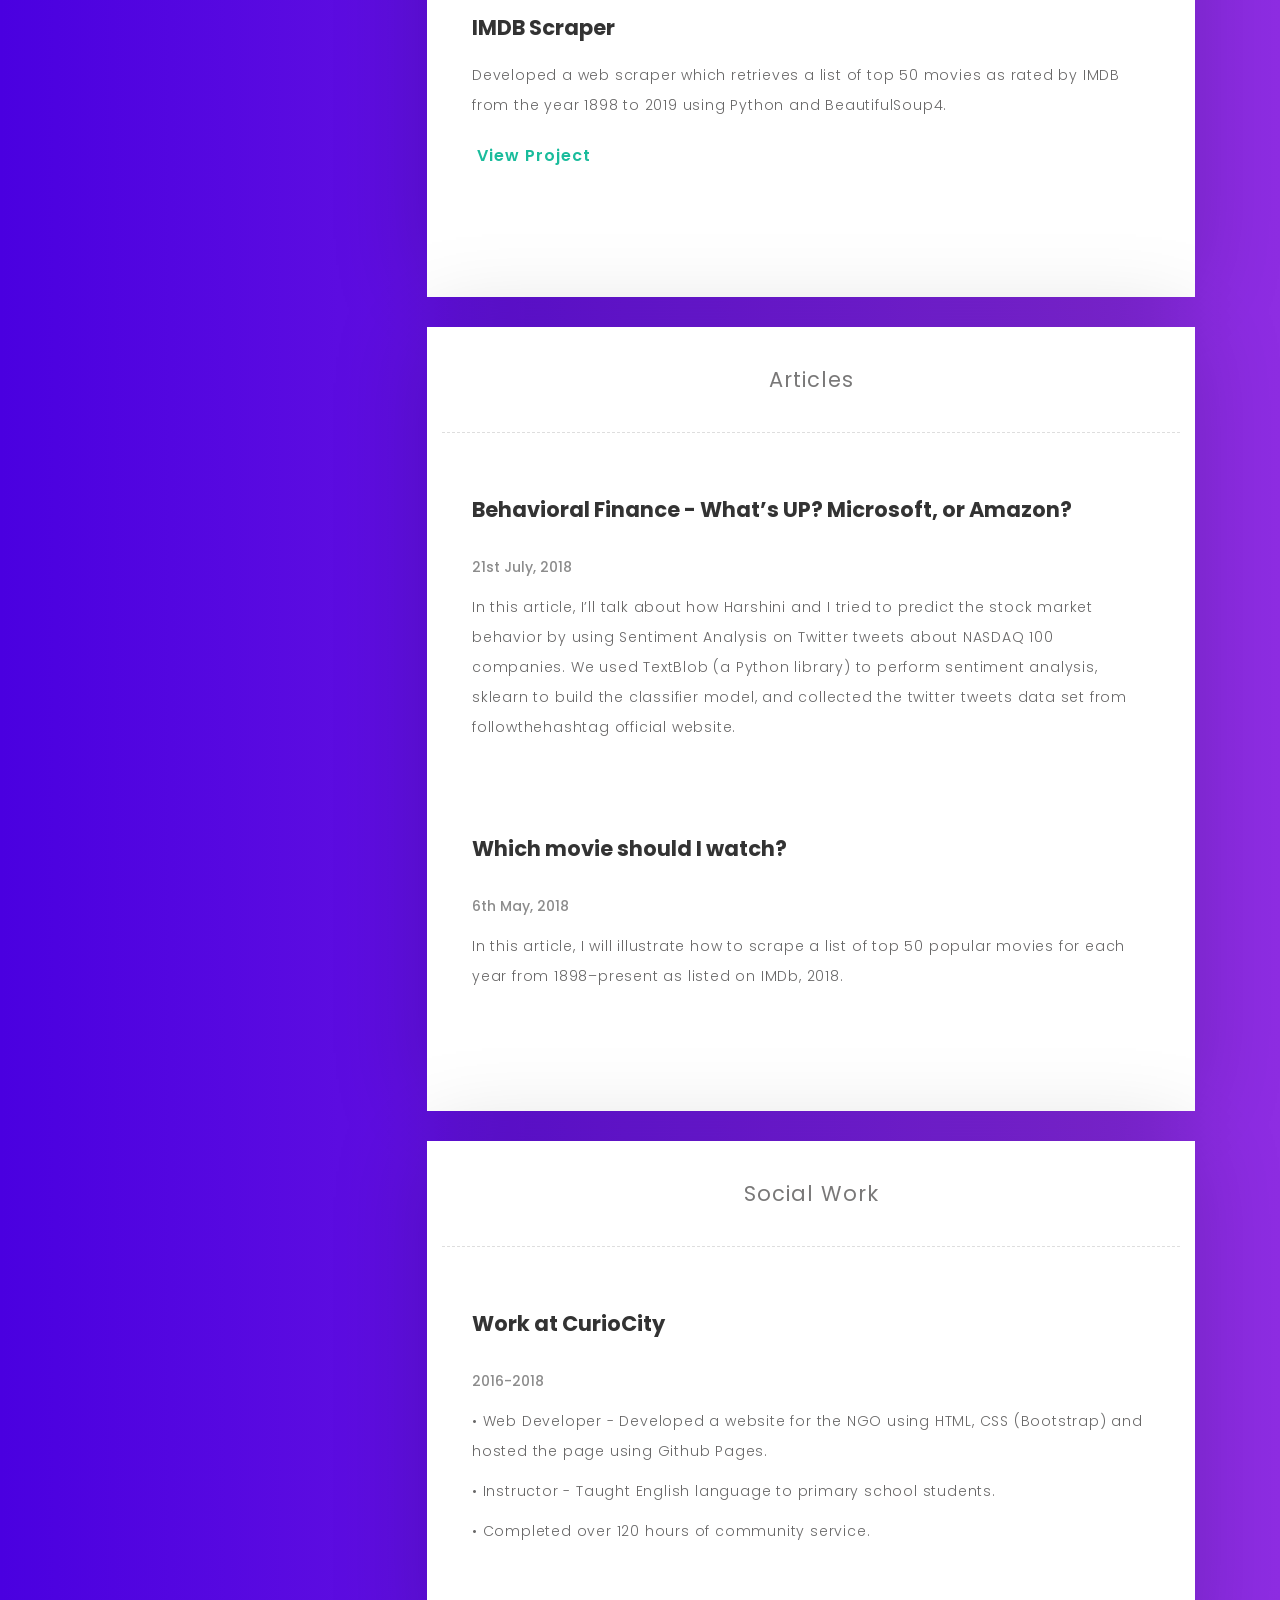
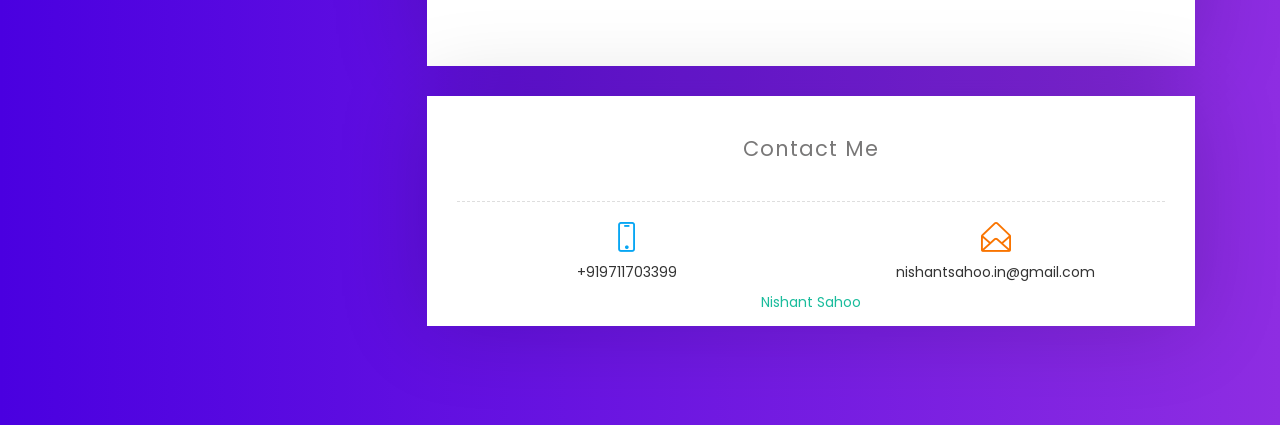
==== commit a41220f9: "Merge branch 'master' of https://github.com/nishantsahoo/nishantsahoo.github.io" ====
--- a/index.html
+++ b/index.html
@@ -85,7 +85,7 @@
                             	<!-- Blog Post Start -->
                                <div class="col-md-12 blog-post">
                                    <div class="post-title">
-                                     <h1>Intern at Deloitte USI, Bangalore, India</h1>
+                                     <h1>Business Technology Analyst Intern at Deloitte USI, Bangalore, India</h1>
                                    </div>
                                    <div class="post-info">
                                      <span>Jan 2019 - Present</span>
@@ -109,7 +109,7 @@
                                <!-- Blog Post Start -->
                                <div class="col-md-12 blog-post">
                                    <div class="post-title">
-                                     <a href=""><h1>Software Engineering Intern at Nagarro, Gurgaon</h1></a>
+                                     <a href=""><h1>Software Engineering Intern at Nagarro, Gurgaon, India</h1></a>
                                    </div>
                                    <div class="post-info">
                                      <span>Jun-July 2017</span>
@@ -122,7 +122,7 @@
                                <!-- Blog Post Start -->
                                <div class="col-md-12 blog-post">
                                    <div class="post-title">
-                                     <h1>Software Engineering Intern at Maruti Suzuki India Limited, Gurgoan</h1>
+                                     <h1>Software Engineering Intern at Maruti Suzuki India Limited, Gurgaon, India</h1>
                                    </div>
                                    <div class="post-info">
                                      <span>Jun-July 2016</span>
@@ -172,6 +172,16 @@
                              	<!-- Blog Post Start -->
                                 <div class="col-md-12 blog-post">
                                     <div class="post-title">
+                                      <h1>IMDB Genre Trend Analysis</h1>
+                                    </div>
+                                    <p>Performed genre trend analysis using Python to analyse the shift in genre preferences of people in the world of cinema world from 1898-2019 and observed insights using Tableau.</p>
+                                    <a class="button button-style button-anim fa fa-long-arrow-right" href="https://github.com/nishantsahoo/IMDB-Genre-Analysis"><span>View Project</span></a>
+                                </div>
+                                <!-- Blog Post End -->
+
+                             	<!-- Blog Post Start -->
+                                <div class="col-md-12 blog-post">
+                                    <div class="post-title">
                                       <h1>Stocko</h1>
                                     </div>
                                     <p>Developed a model to predict stock market behaviour for NASDAQ 100 companies using Twitter Sentiment Analysis.</p>
@@ -215,7 +225,46 @@
                          </div>
                          <!-- End of Projects -->
 
-                   	<!-- Project Section Starts -->
+                    <!-- Articles Section Starts -->
+                    <div class="col-md-12 page-body" style="margin-top: 30px" id="projects">
+                      <div class="col-md-12 footer">
+                        <footer>
+                          <p style="font-size: 1.5em">Articles</p>
+                        </footer>
+                      </div>
+                      <div class="row">
+                             <div class="col-md-12 content-page">
+
+                             	<!-- Blog Post Start -->
+                               <div class="col-md-12 blog-post">
+                                   <div class="post-title">
+                                     <a href="https://medium.com/@nishantsahoo/behavioral-finance-6a9c11f592ff"><h1>Behavioral Finance - What’s UP? Microsoft, or Amazon?</h1></a>
+                                   </div>
+                                   <div class="post-info">
+                                     <span>21st July, 2018</span>
+                                   </div>
+                                   <p>In this article, I’ll talk about how Harshini and I tried to predict the stock market behavior by using Sentiment Analysis on Twitter tweets about NASDAQ 100 companies. We used TextBlob (a Python library) to perform sentiment analysis, sklearn to build the classifier model, and collected the twitter tweets data set from followthehashtag official website.</p>
+                               </div>
+                               <!-- Blog Post End -->
+
+                                <!-- Blog Post Start -->
+                               <div class="col-md-12 blog-post">
+                                   <div class="post-title">
+                                     <a href="https://medium.com/@nishantsahoo/which-movie-should-i-watch-5c83a3c0f5b1"><h1>Which movie should I watch?</h1></a>
+                                   </div>
+                                   <div class="post-info">
+                                     <span>6th May, 2018</span>
+                                   </div>
+                                   <p>In this article, I will illustrate how to scrape a list of top 50 popular movies for each year from 1898–present as listed on IMDb, 2018.</p>
+                               </div>
+                               <!-- Blog Post End -->
+
+                             </div>
+                           </div>
+                         </div>
+                         <!-- End of Articles -->
+
+                   	<!-- Social Work Section Starts -->
                     <div class="col-md-12 page-body" style="margin-top: 30px" id="projects">
                       <div class="col-md-12 footer">
                         <footer>
@@ -241,7 +290,7 @@
                              </div>
                            </div>
                          </div>
-                         <!-- End of Projects -->
+                         <!-- End of Social Work -->
 
 
                   <!-- Contact -->
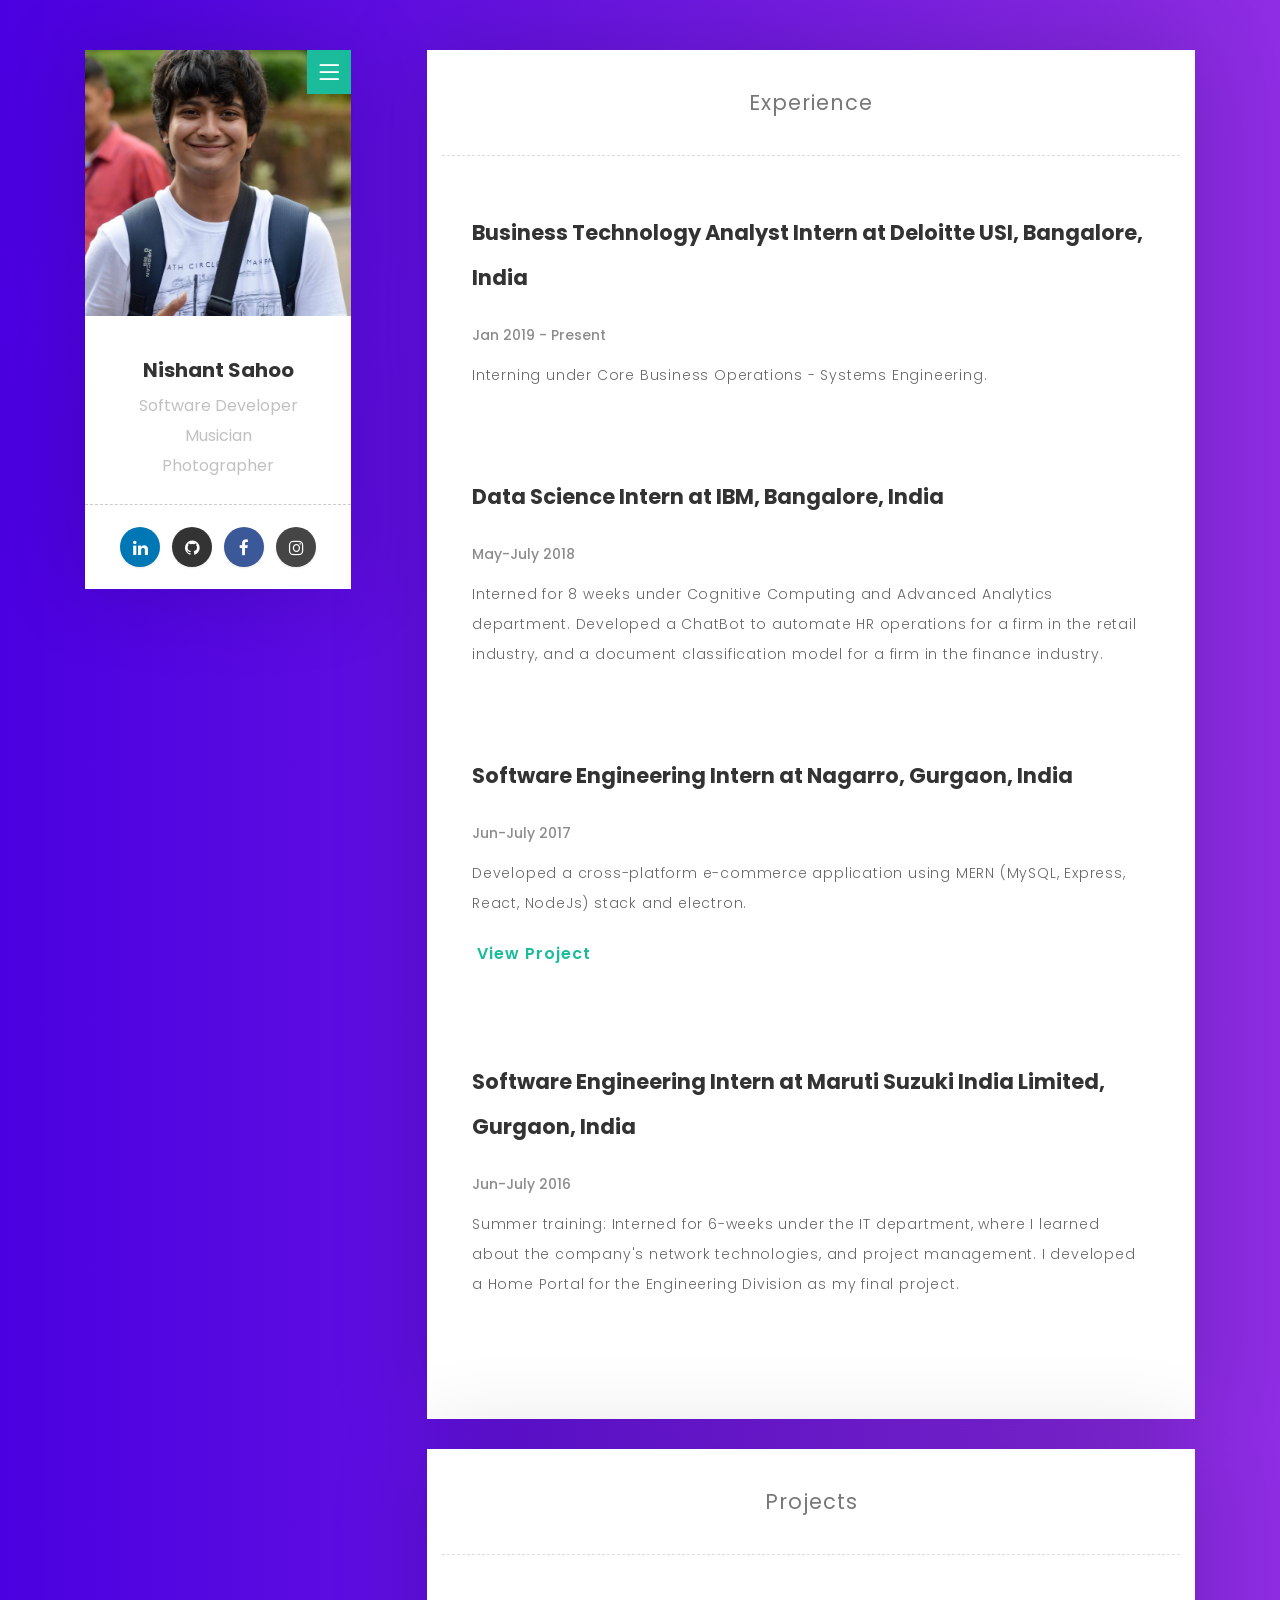
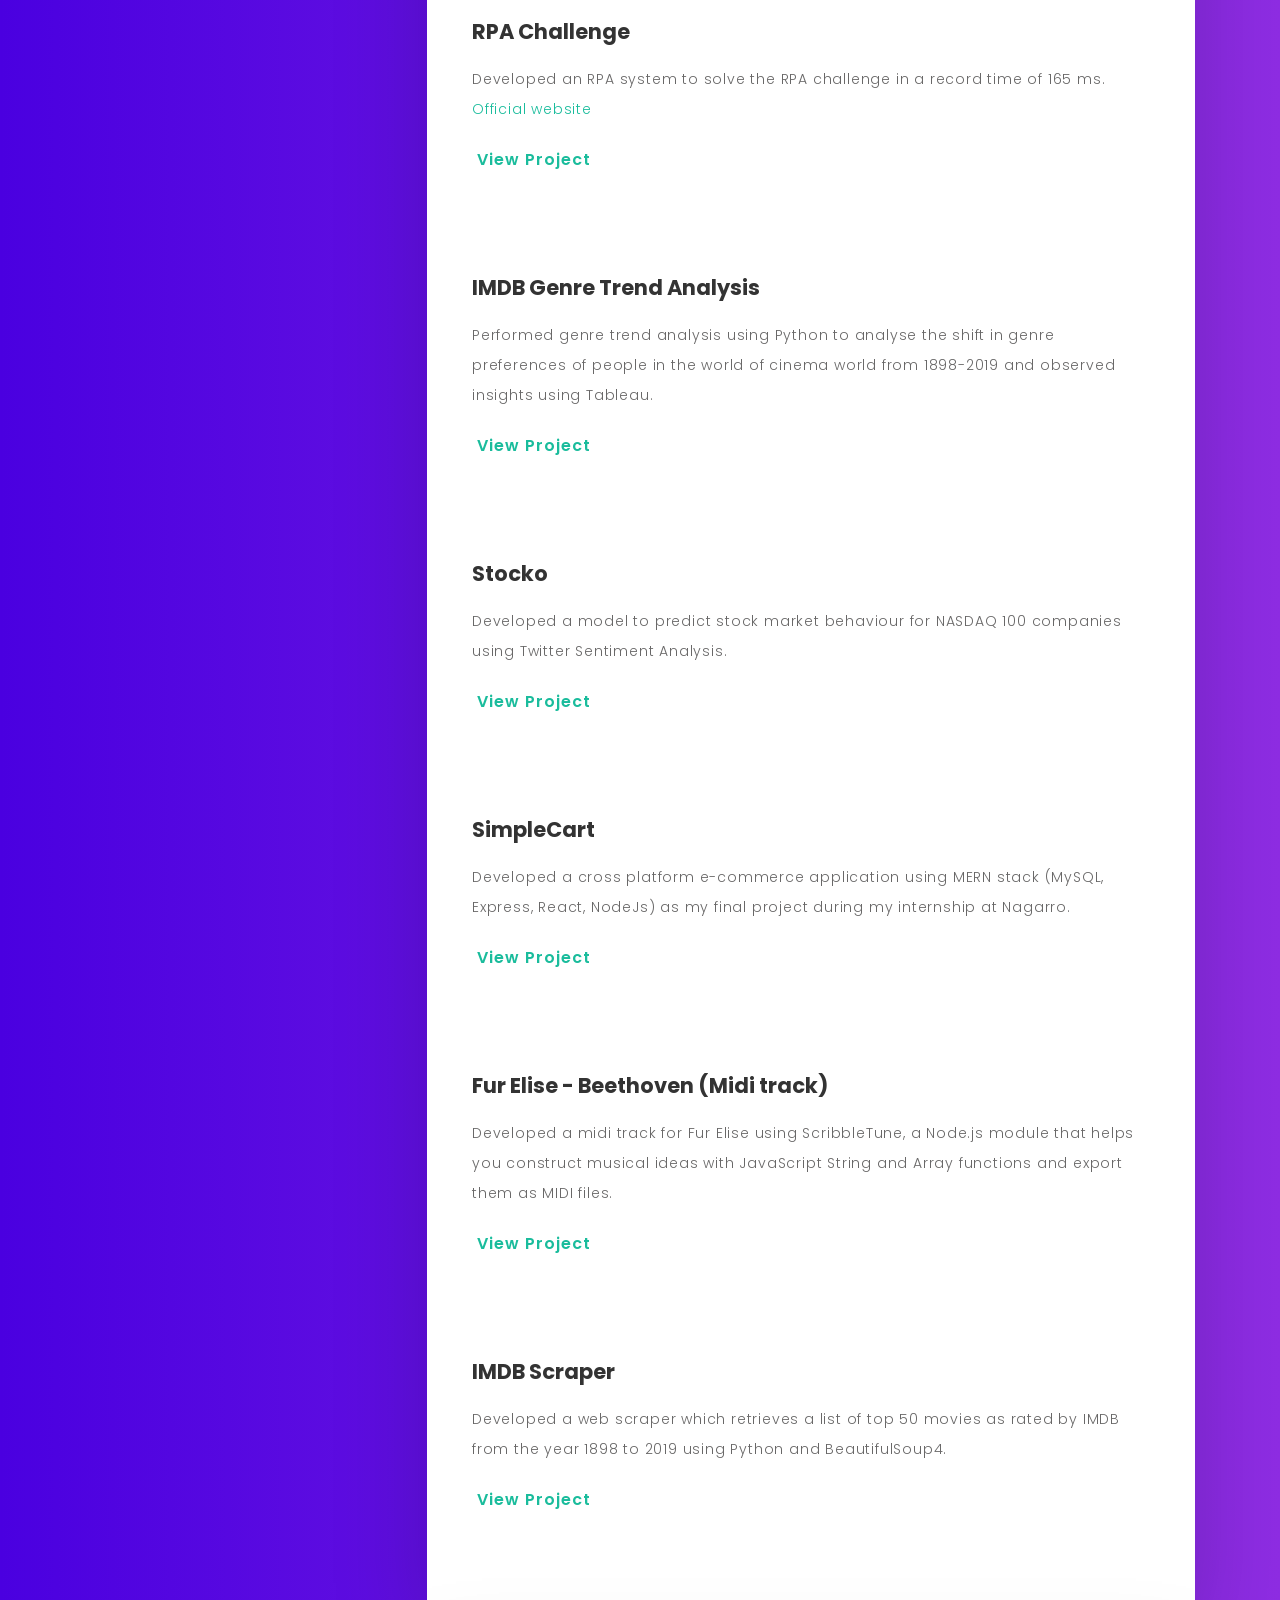
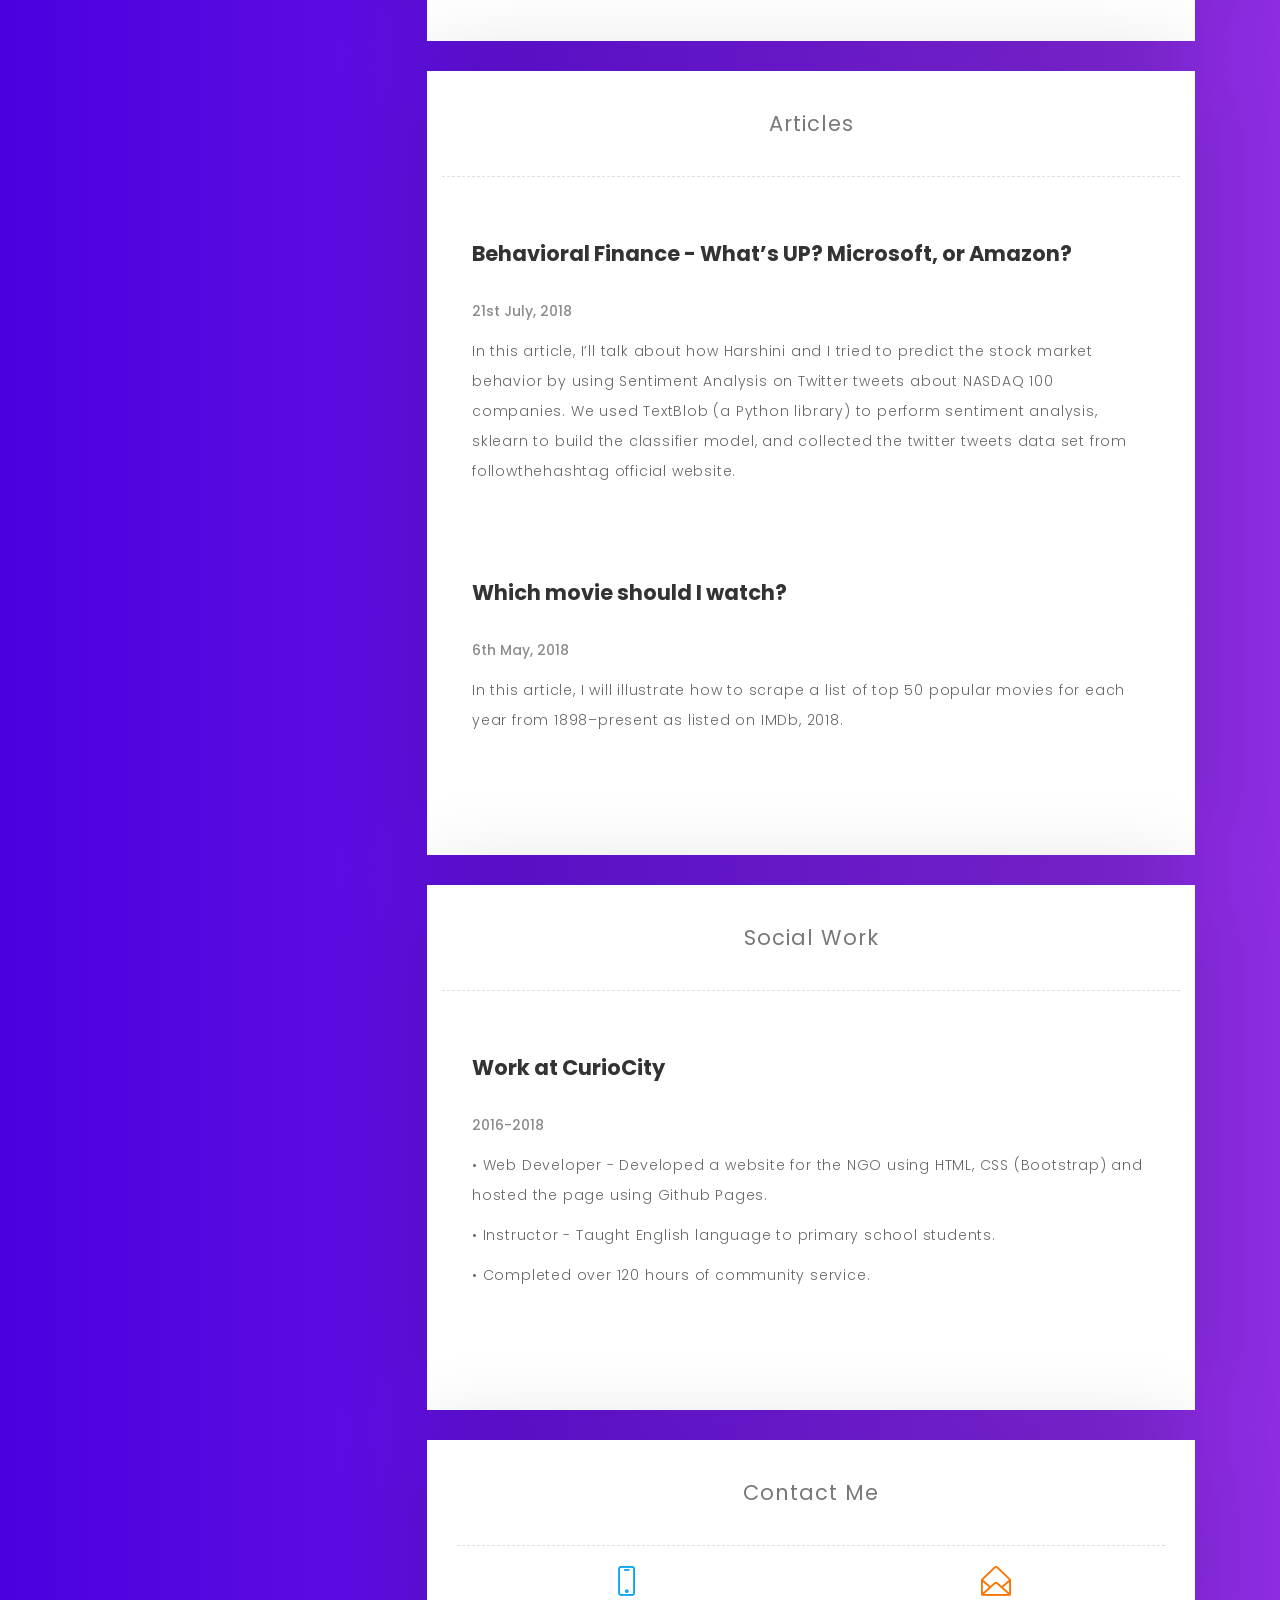
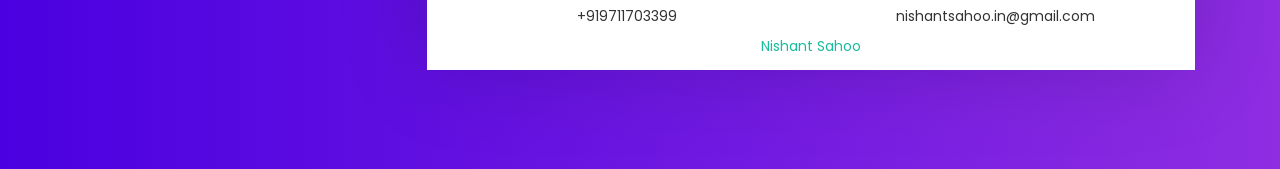
==== commit 432133a0: "Update" ====
--- a/index.html
+++ b/index.html
@@ -158,17 +158,7 @@
                                     <a class="button button-style button-anim fa fa-long-arrow-right" href="https://github.com/nishantsahoo/RPA-AutomationChallenge"><span>View Project</span></a>
                                 </div>
                                 <!-- Blog Post End -->
-
-                                <!-- Blog Post Start -->
-                                <div class="col-md-12 blog-post">
-                                    <div class="post-title">
-                                      <h1>IMDB Genre Trend Analysis</h1>
-                                    </div>
-                                    <p>Analyzed the shift in genre preferences of people in the cinema world from 1898-2019 by scraping top 50 movie data from IMDB for each year.</p>
-                                    <a class="button button-style button-anim fa fa-long-arrow-right" href="https://github.com/nishantsahoo/IMDB-Genre-Analysis"><span>View Project</span></a>
-                                </div>
-                                <!-- Blog Post End -->
-
+                                
                              	<!-- Blog Post Start -->
                                 <div class="col-md-12 blog-post">
                                     <div class="post-title">
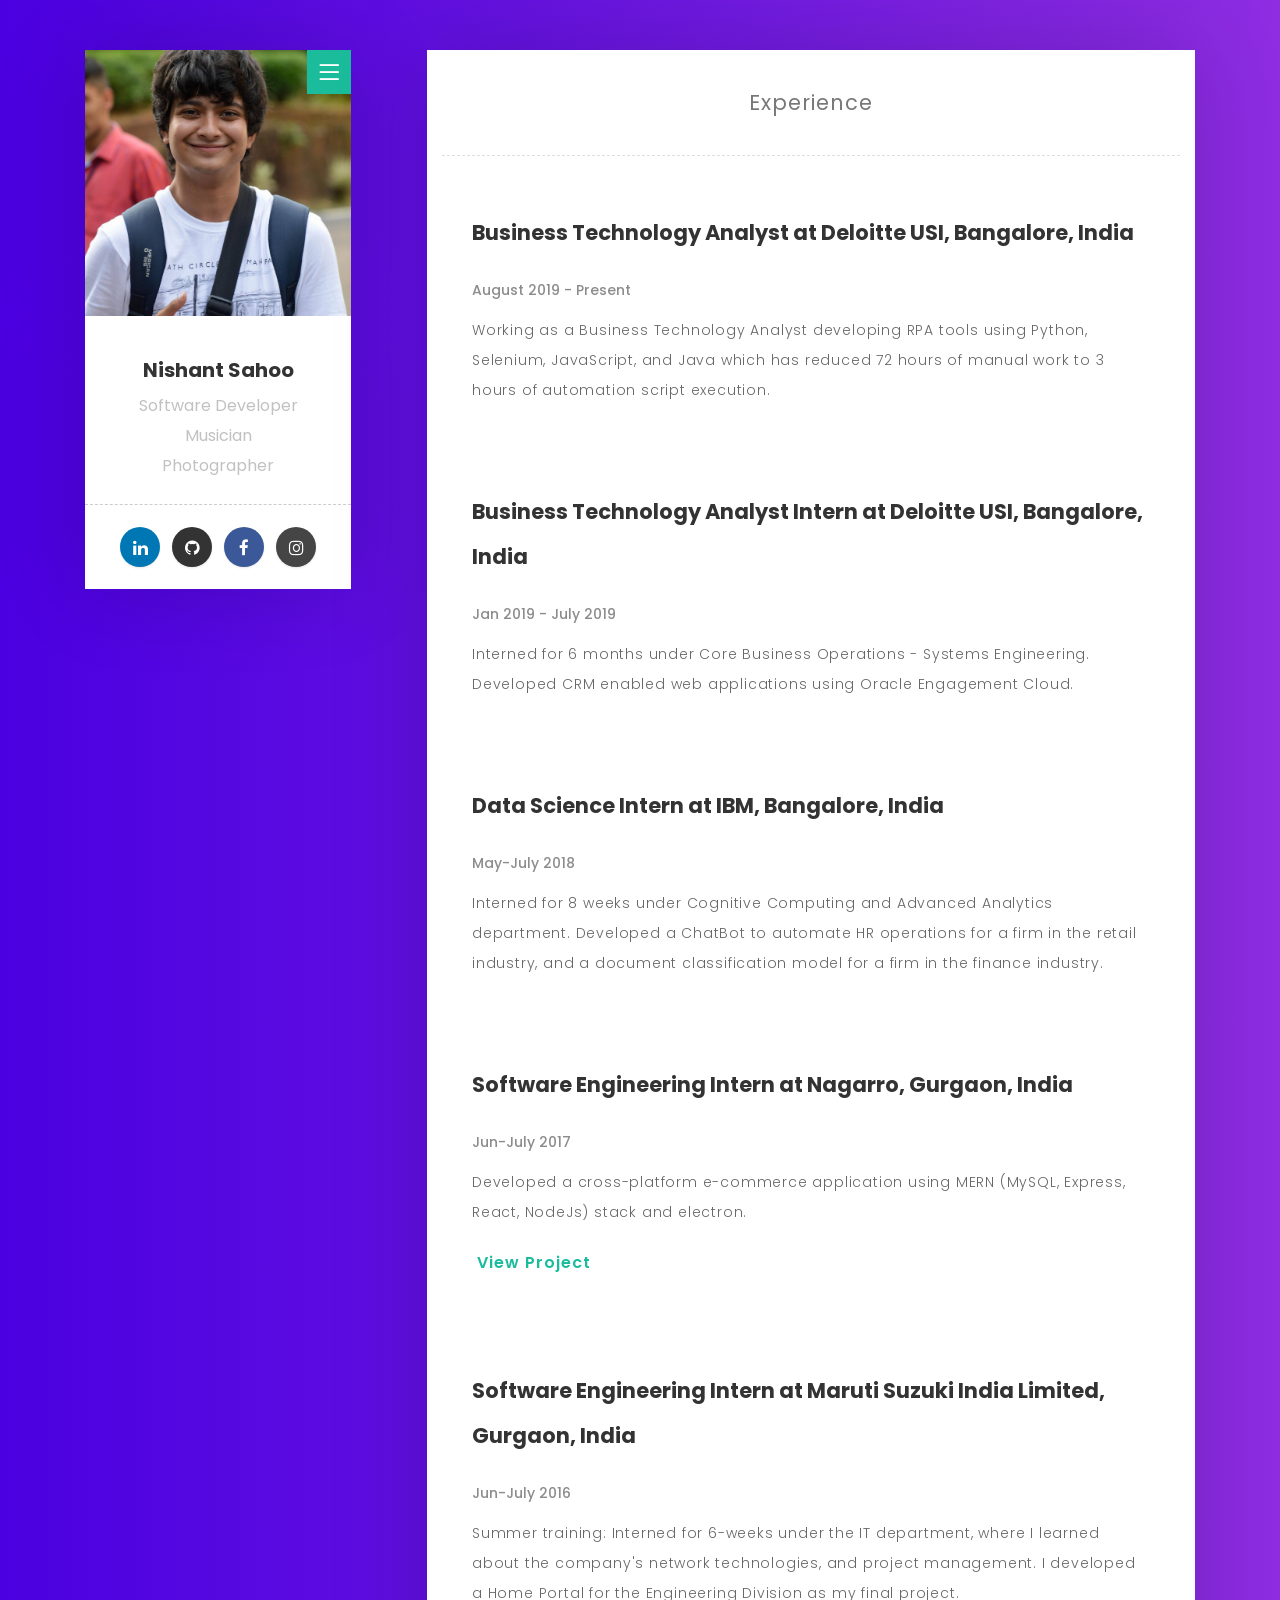
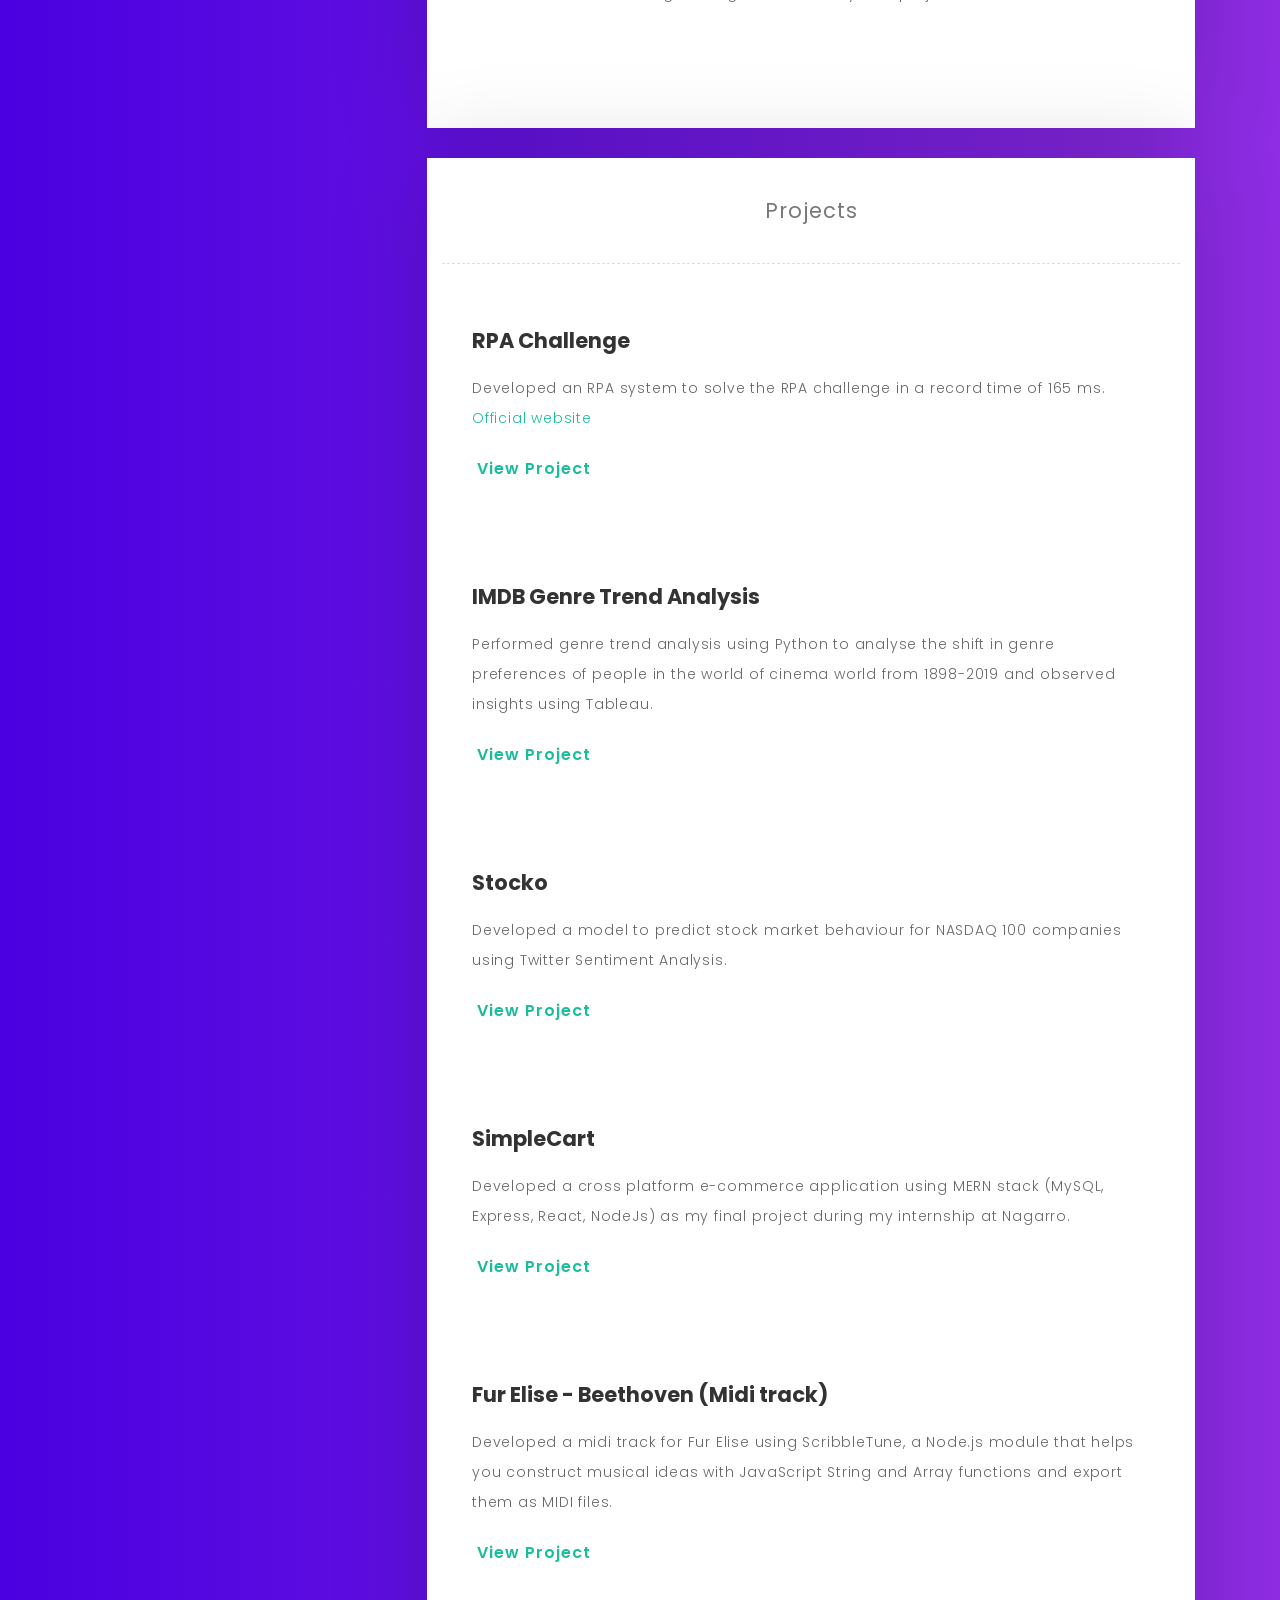
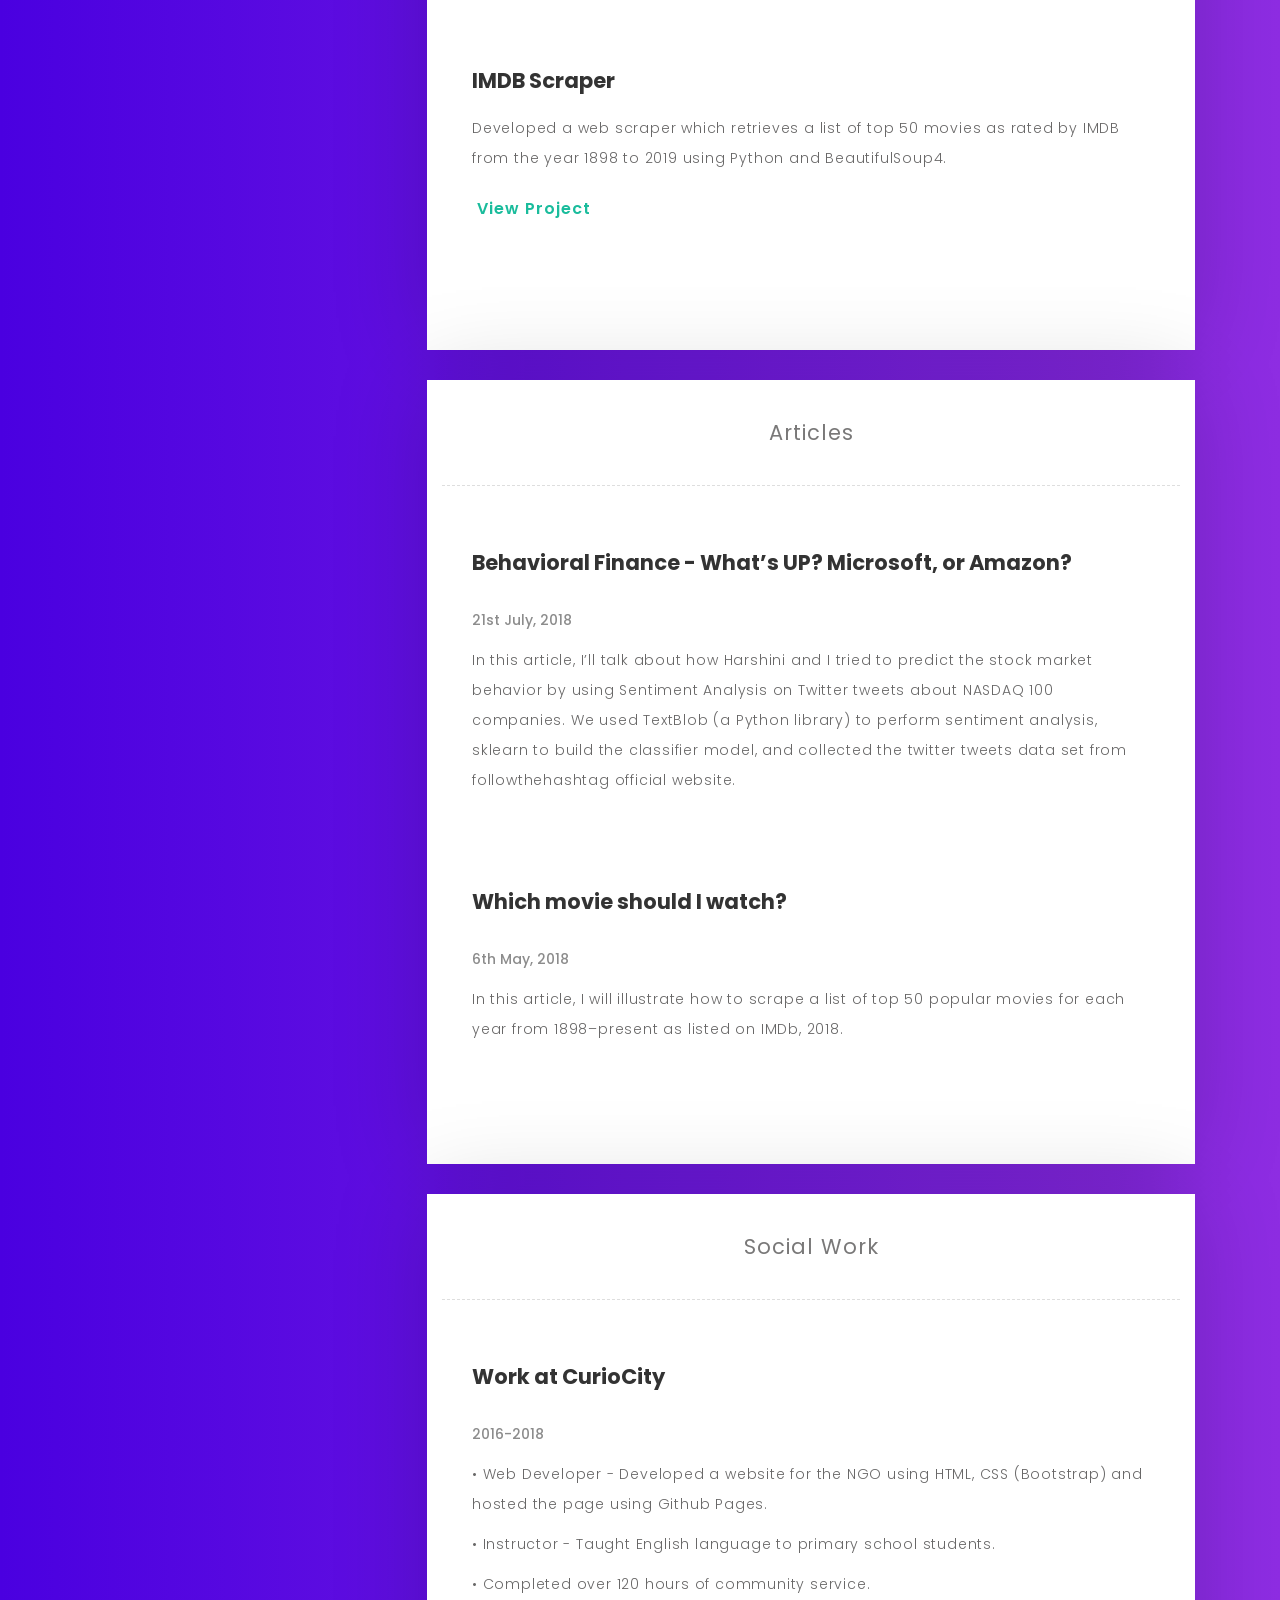
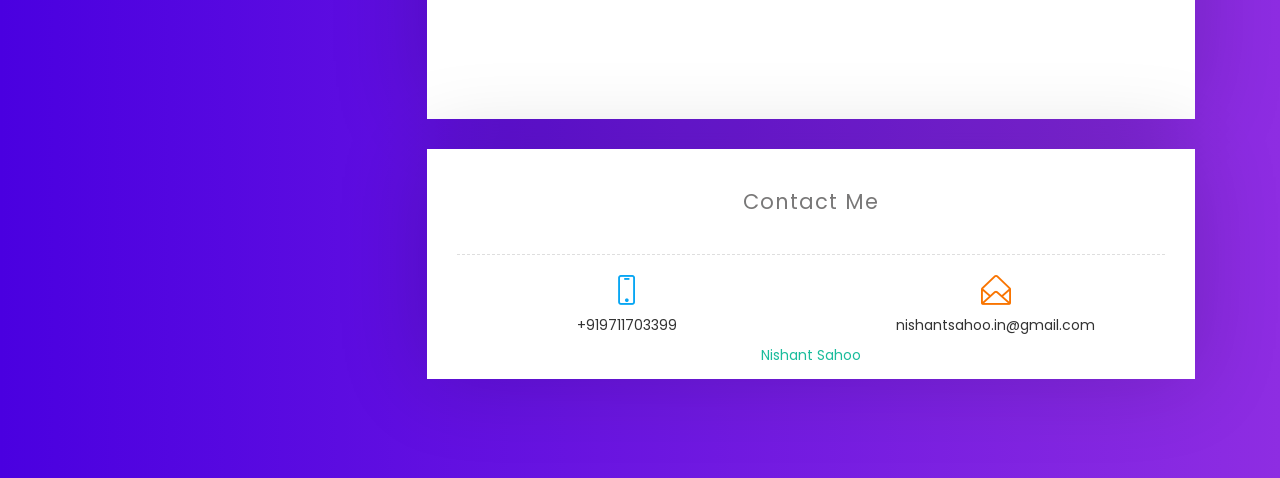
==== commit bf17f15a: "Update" ====
--- a/index.html
+++ b/index.html
@@ -85,12 +85,24 @@
                             	<!-- Blog Post Start -->
                                <div class="col-md-12 blog-post">
                                    <div class="post-title">
+                                     <h1>Business Technology Analyst at Deloitte USI, Bangalore, India</h1>
+                                   </div>
+                                   <div class="post-info">
+                                     <span>August 2019 - Present</span>
+                                   </div>
+                                   <p>Working as a Business Technology Analyst developing RPA tools using Python, Selenium, JavaScript, and Java which has reduced 72 hours of manual work to 3 hours of automation script execution.</p>
+                               </div>
+                               <!-- Blog Post End -->
+
+                            	<!-- Blog Post Start -->
+                               <div class="col-md-12 blog-post">
+                                   <div class="post-title">
                                      <h1>Business Technology Analyst Intern at Deloitte USI, Bangalore, India</h1>
                                    </div>
                                    <div class="post-info">
-                                     <span>Jan 2019 - Present</span>
-                                   </div>
-                                   <p>Interning under Core Business Operations - Systems Engineering.</p>
+                                     <span>Jan 2019 - July 2019</span>
+                                   </div>
+                                   <p>Interned for 6 months under Core Business Operations - Systems Engineering. Developed CRM enabled web applications using Oracle Engagement Cloud.</p>
                                </div>
                                <!-- Blog Post End -->
 
